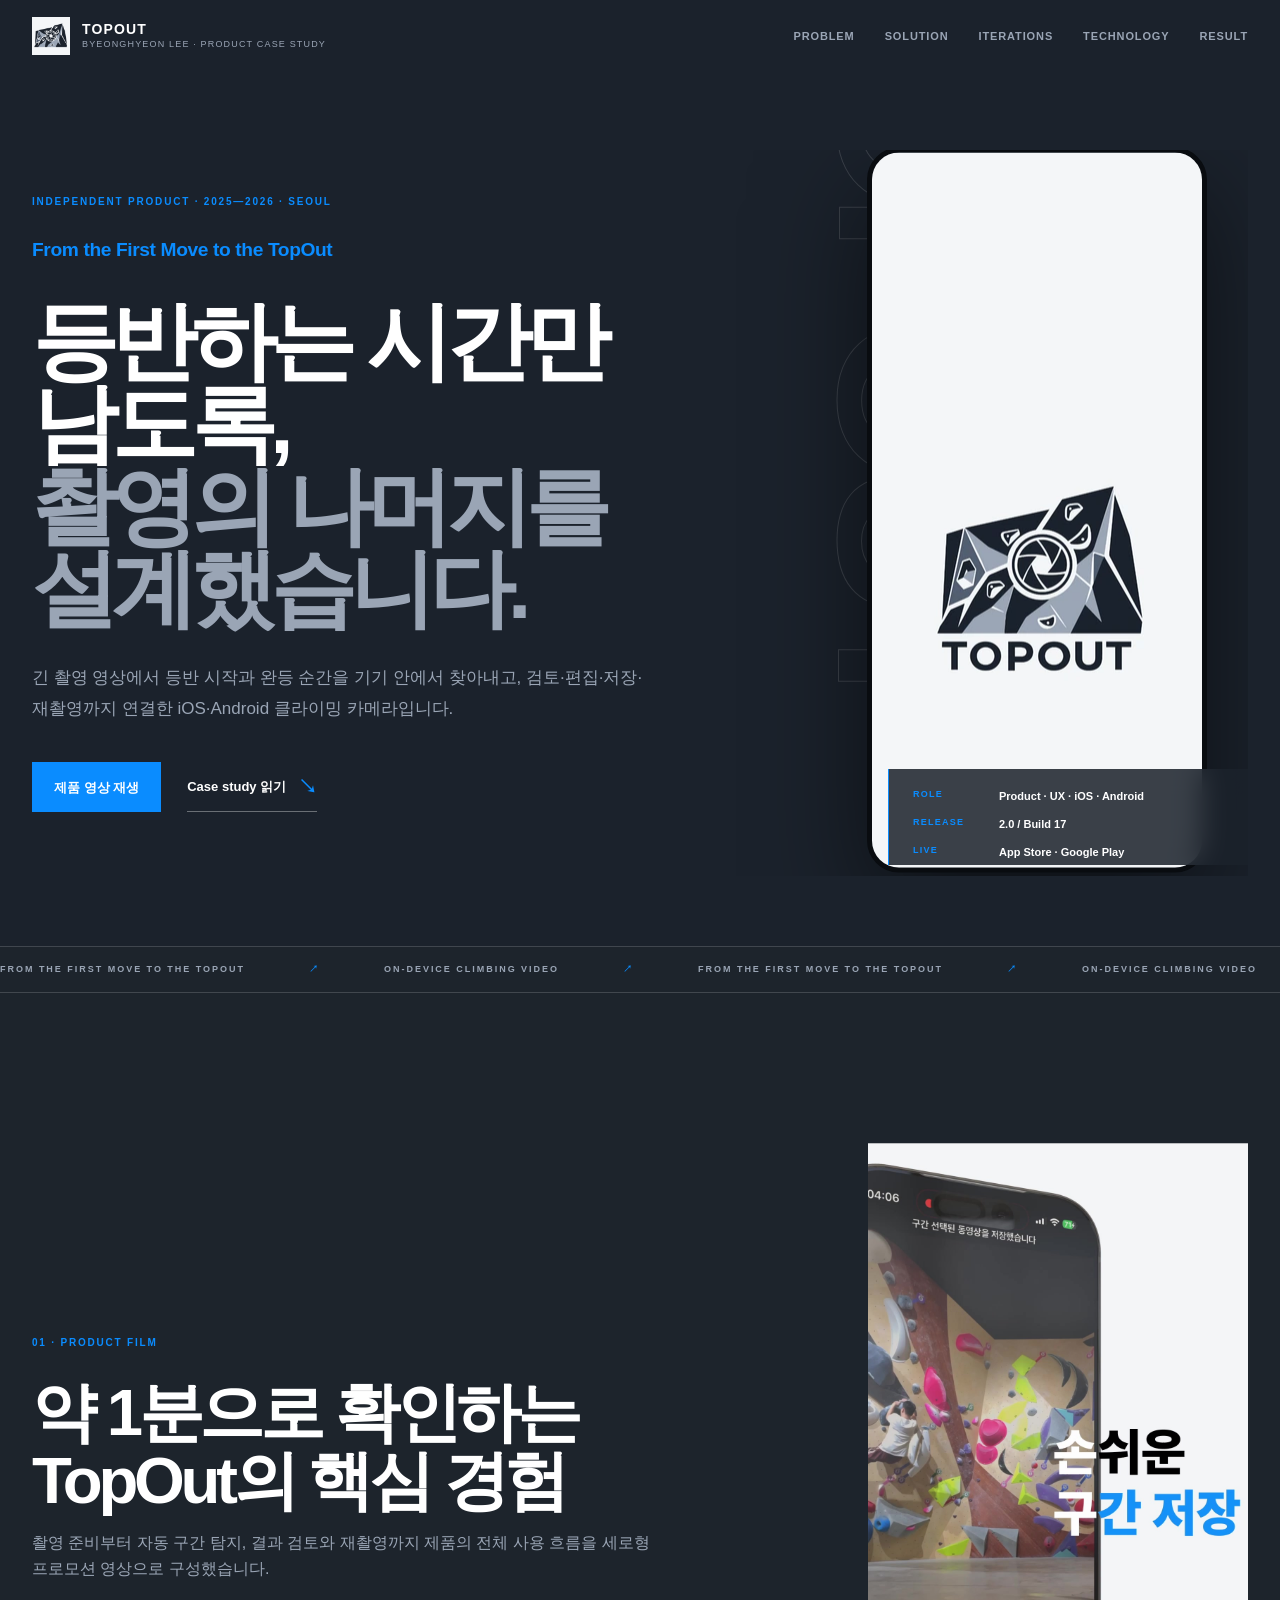
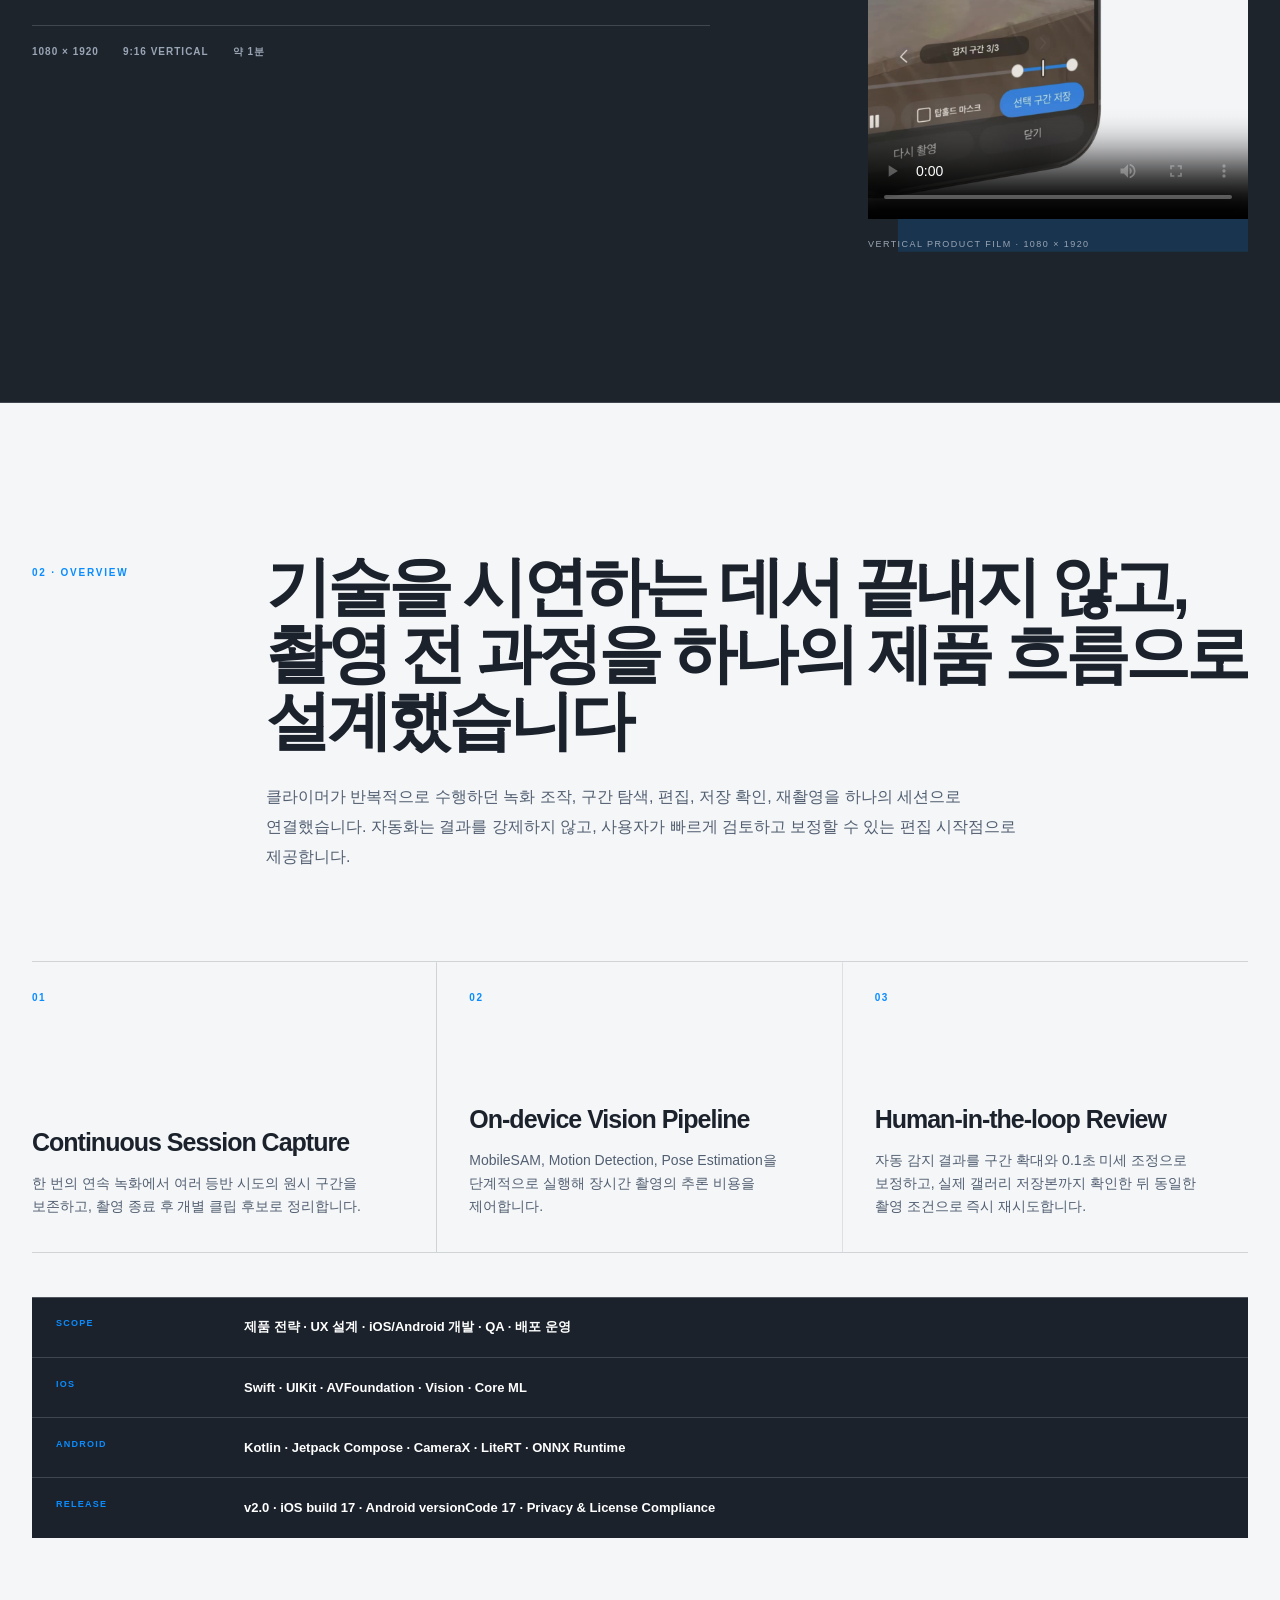
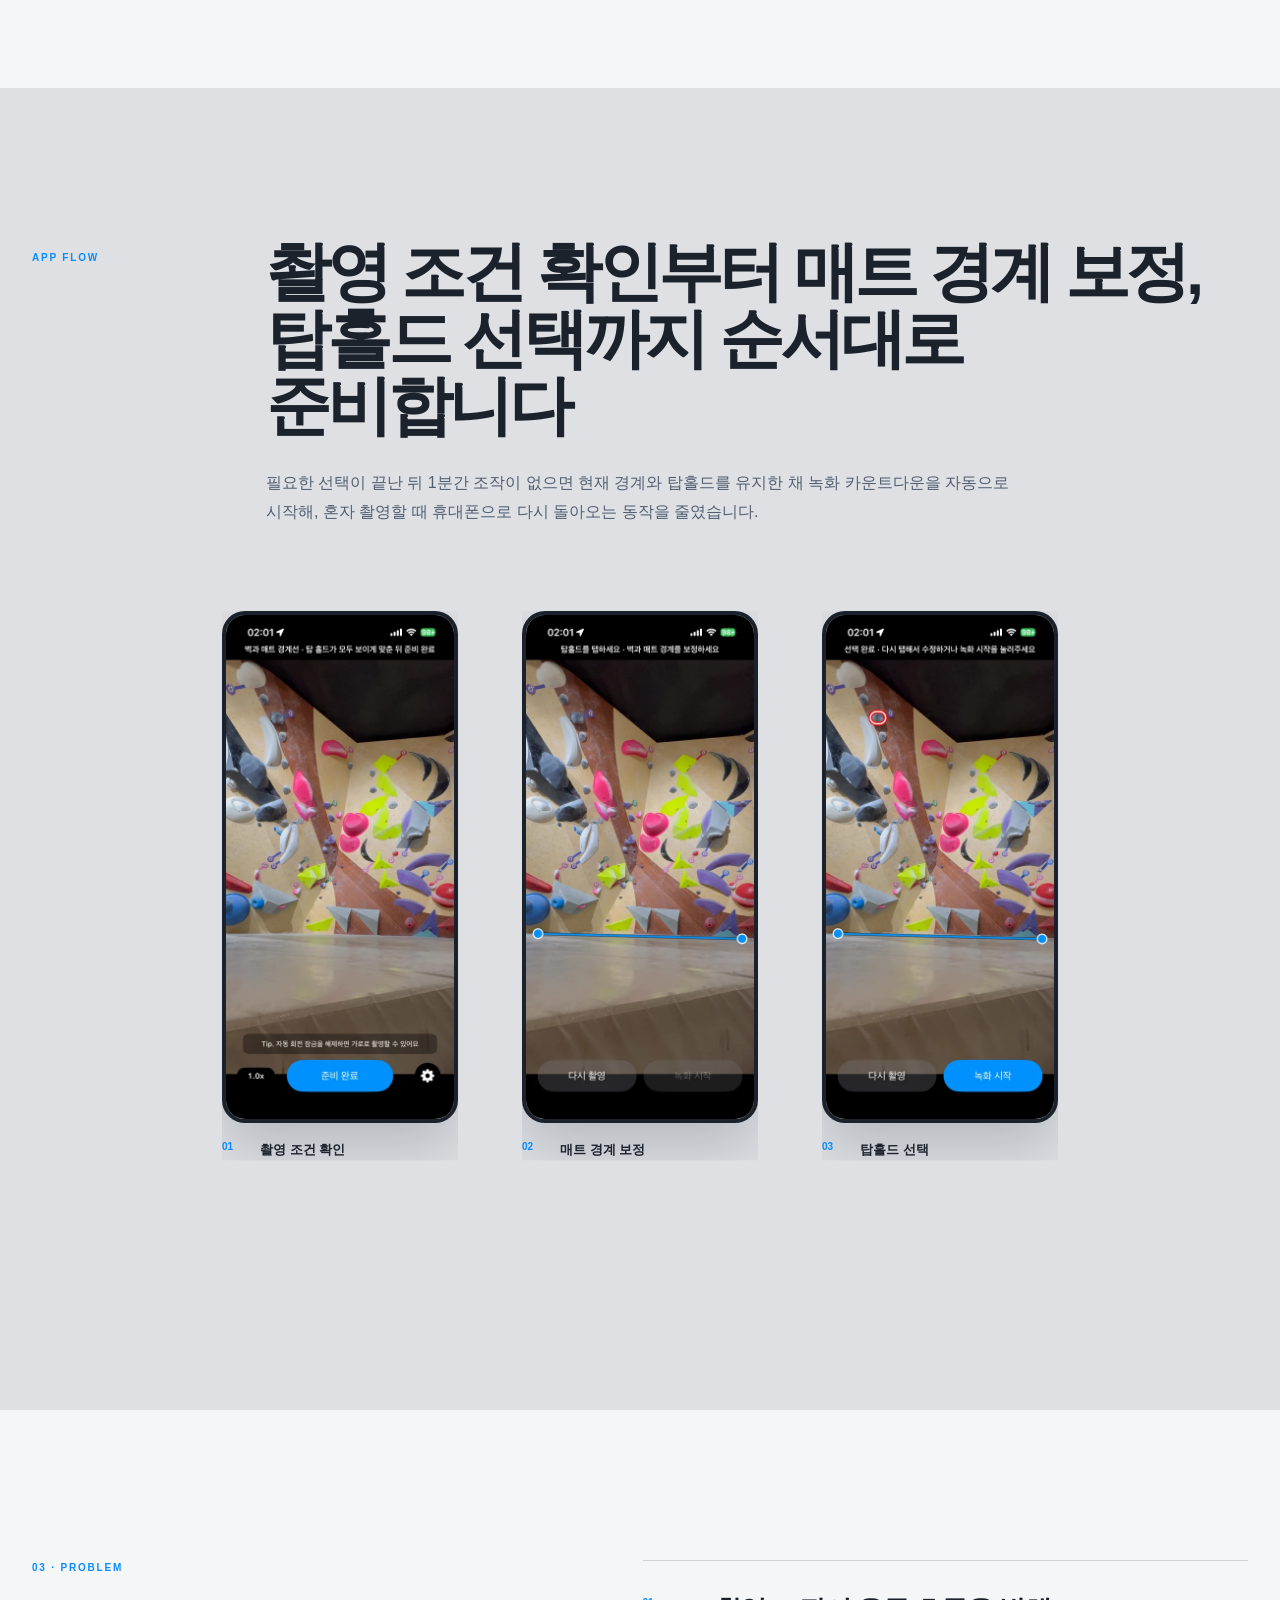
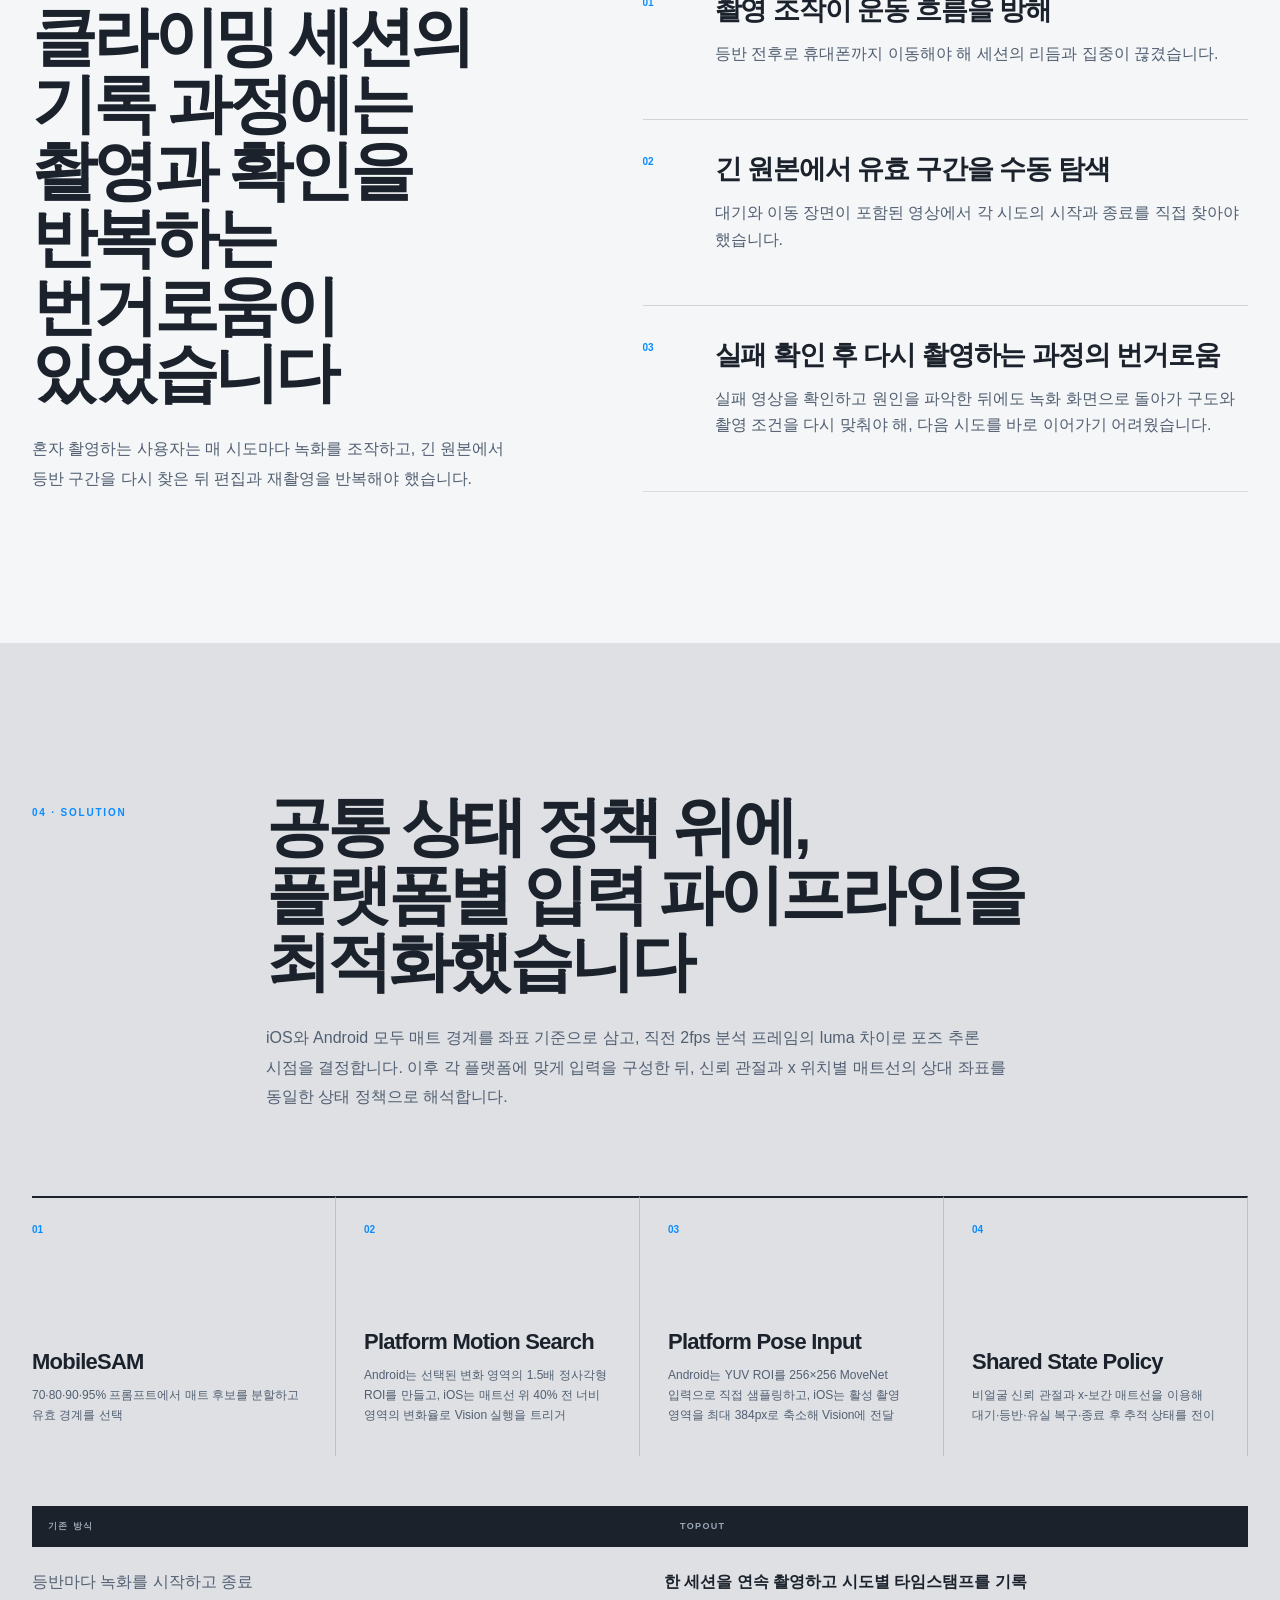
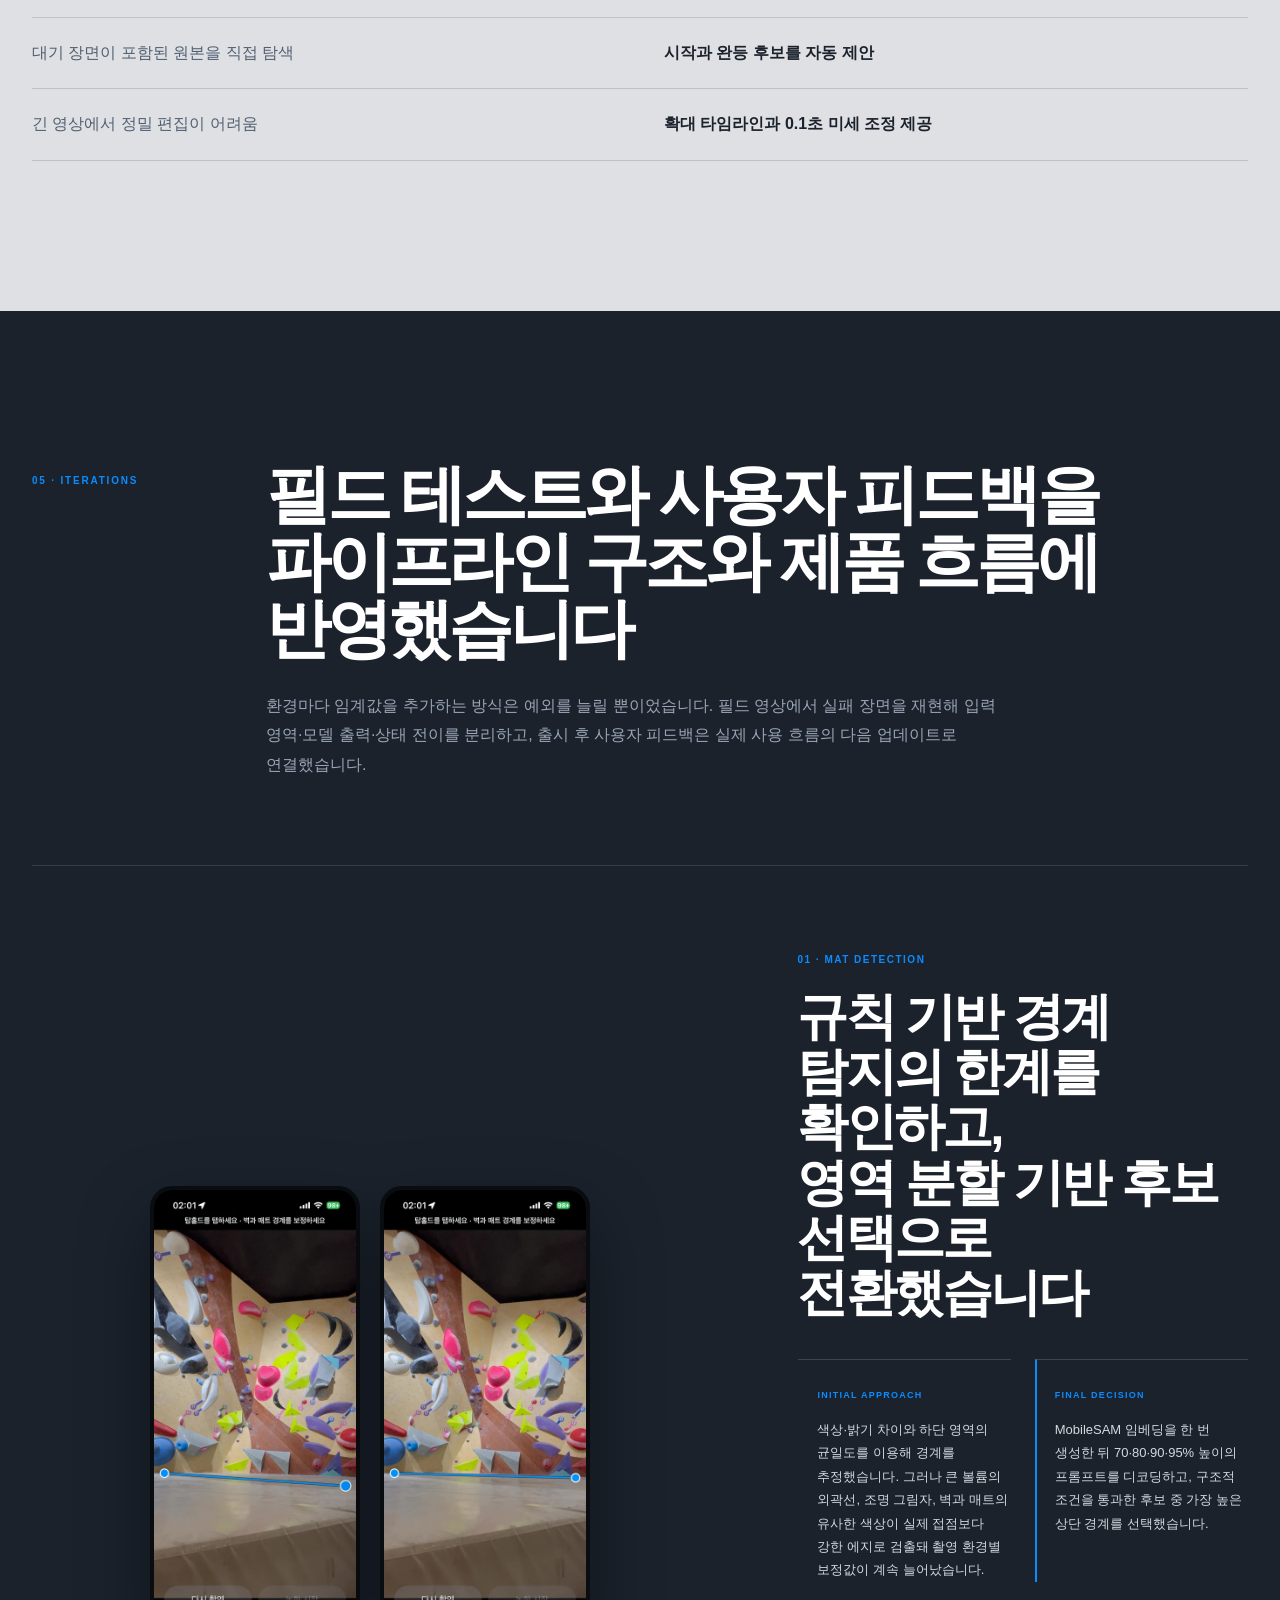
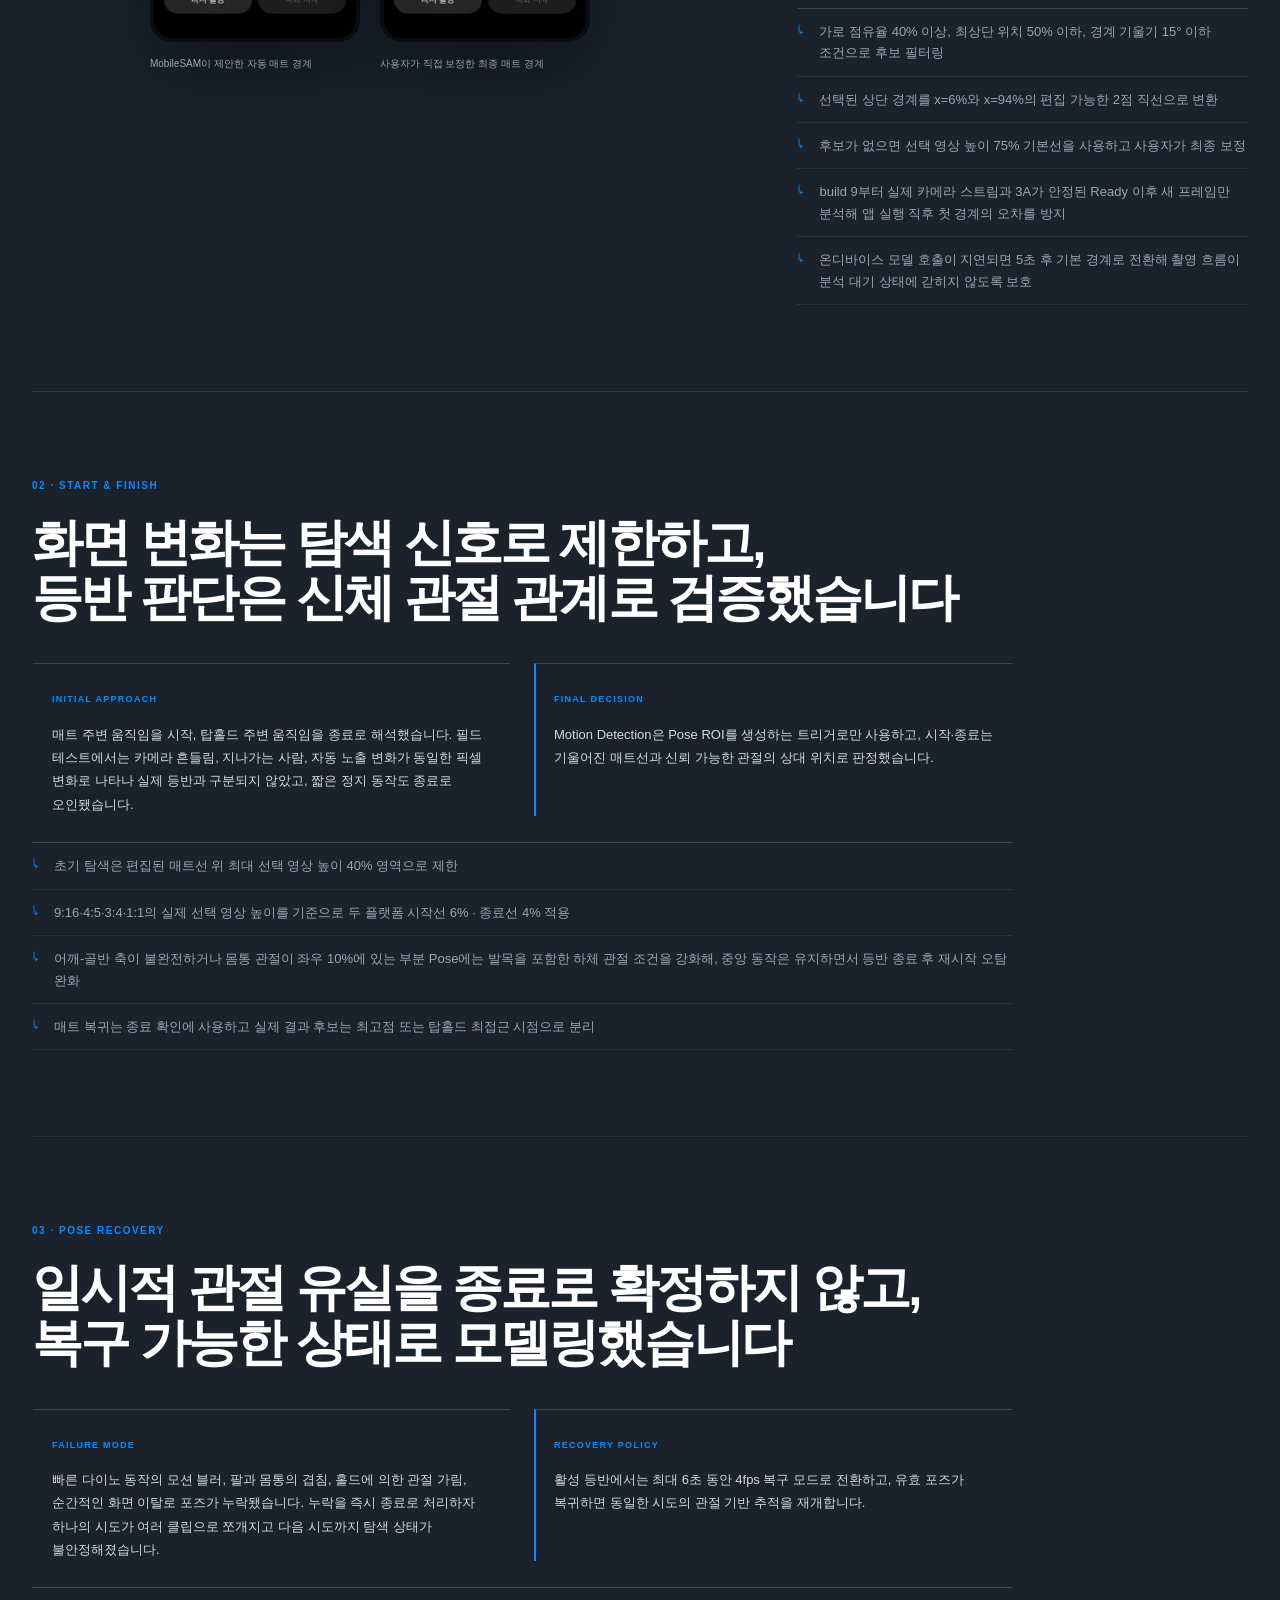
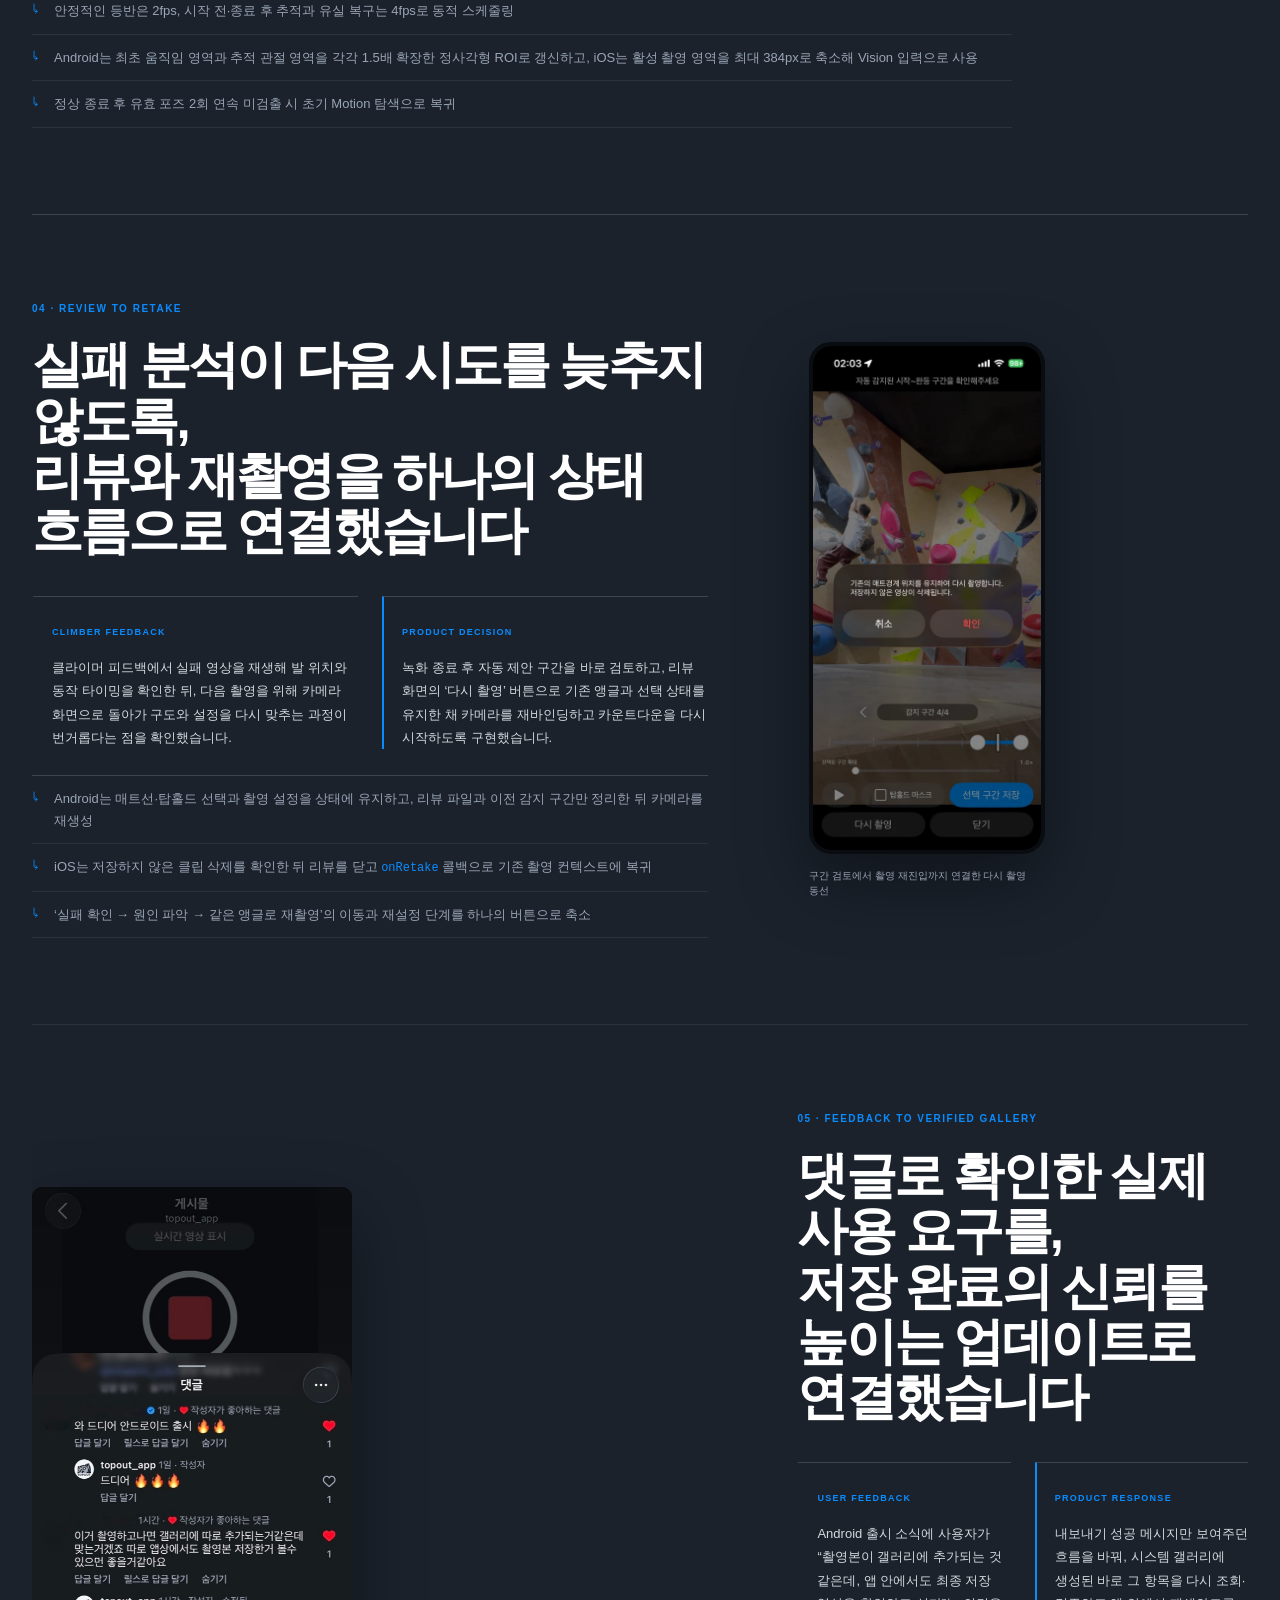
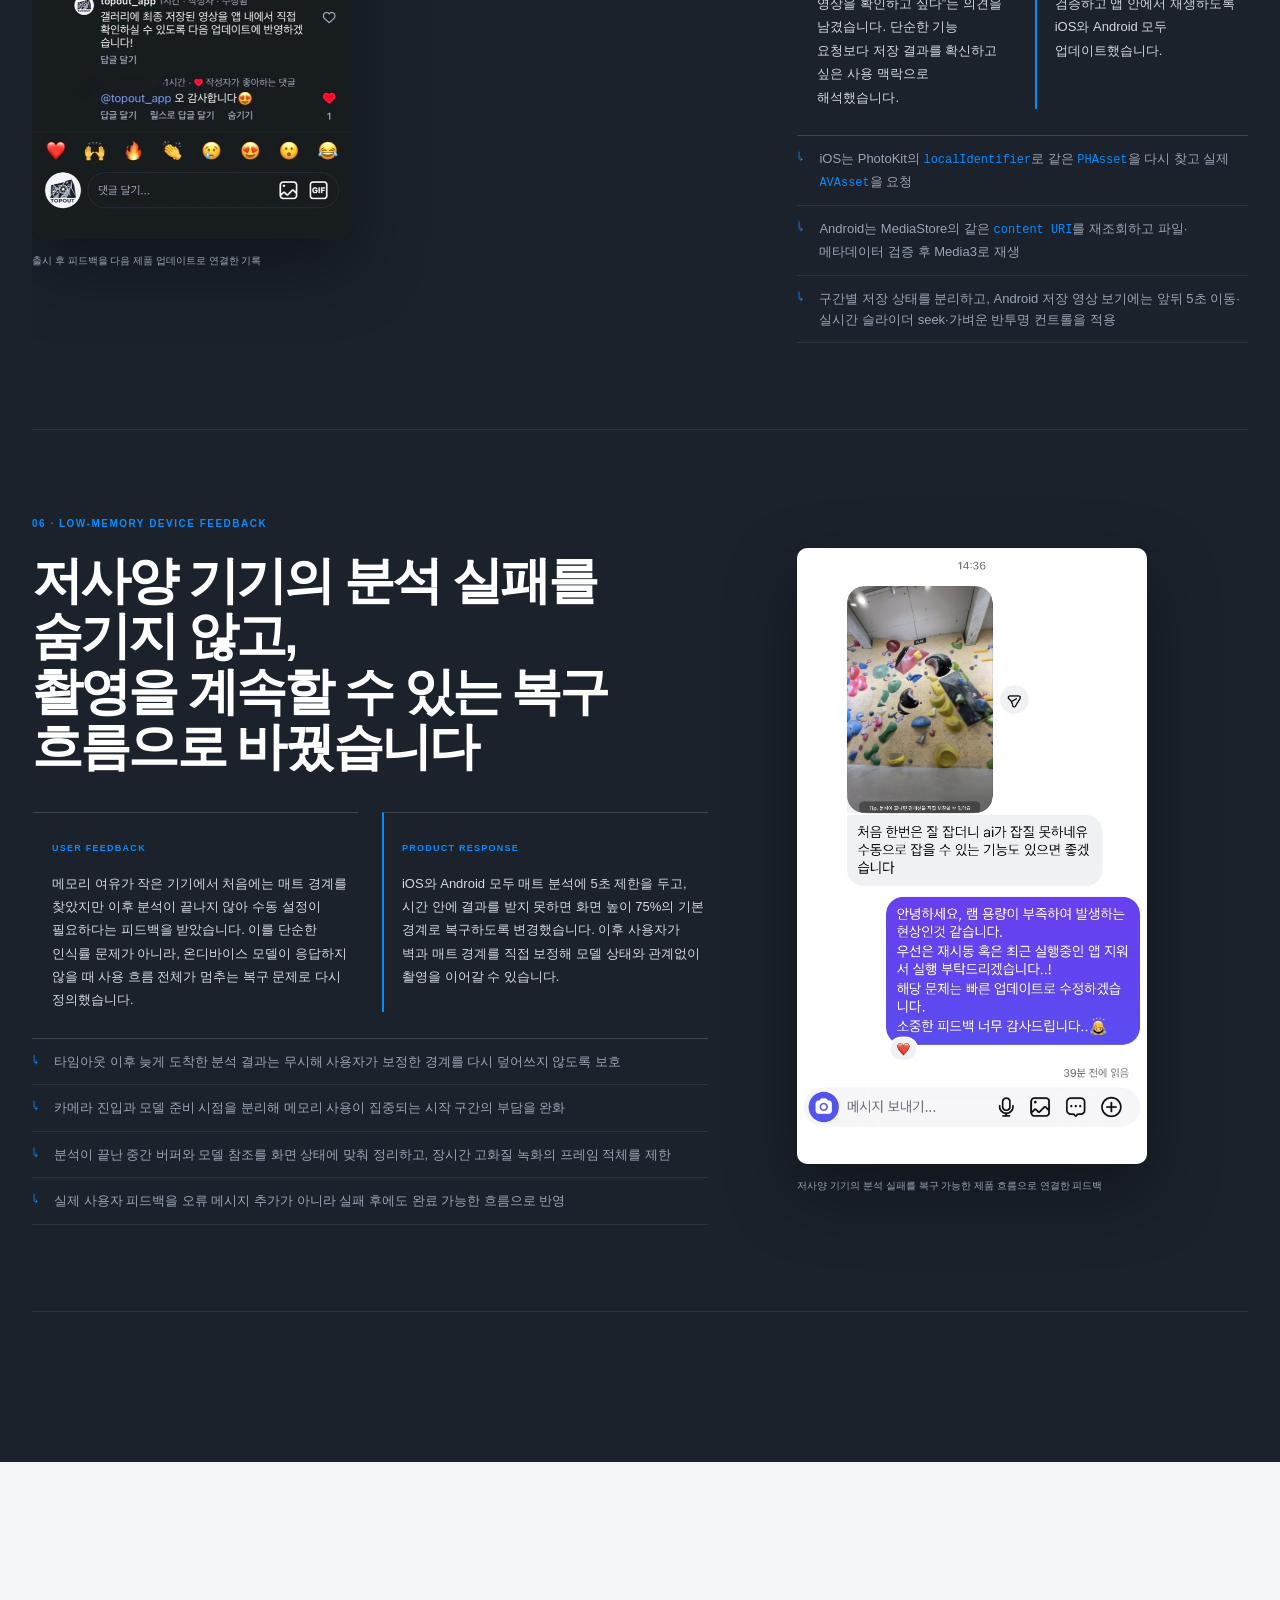
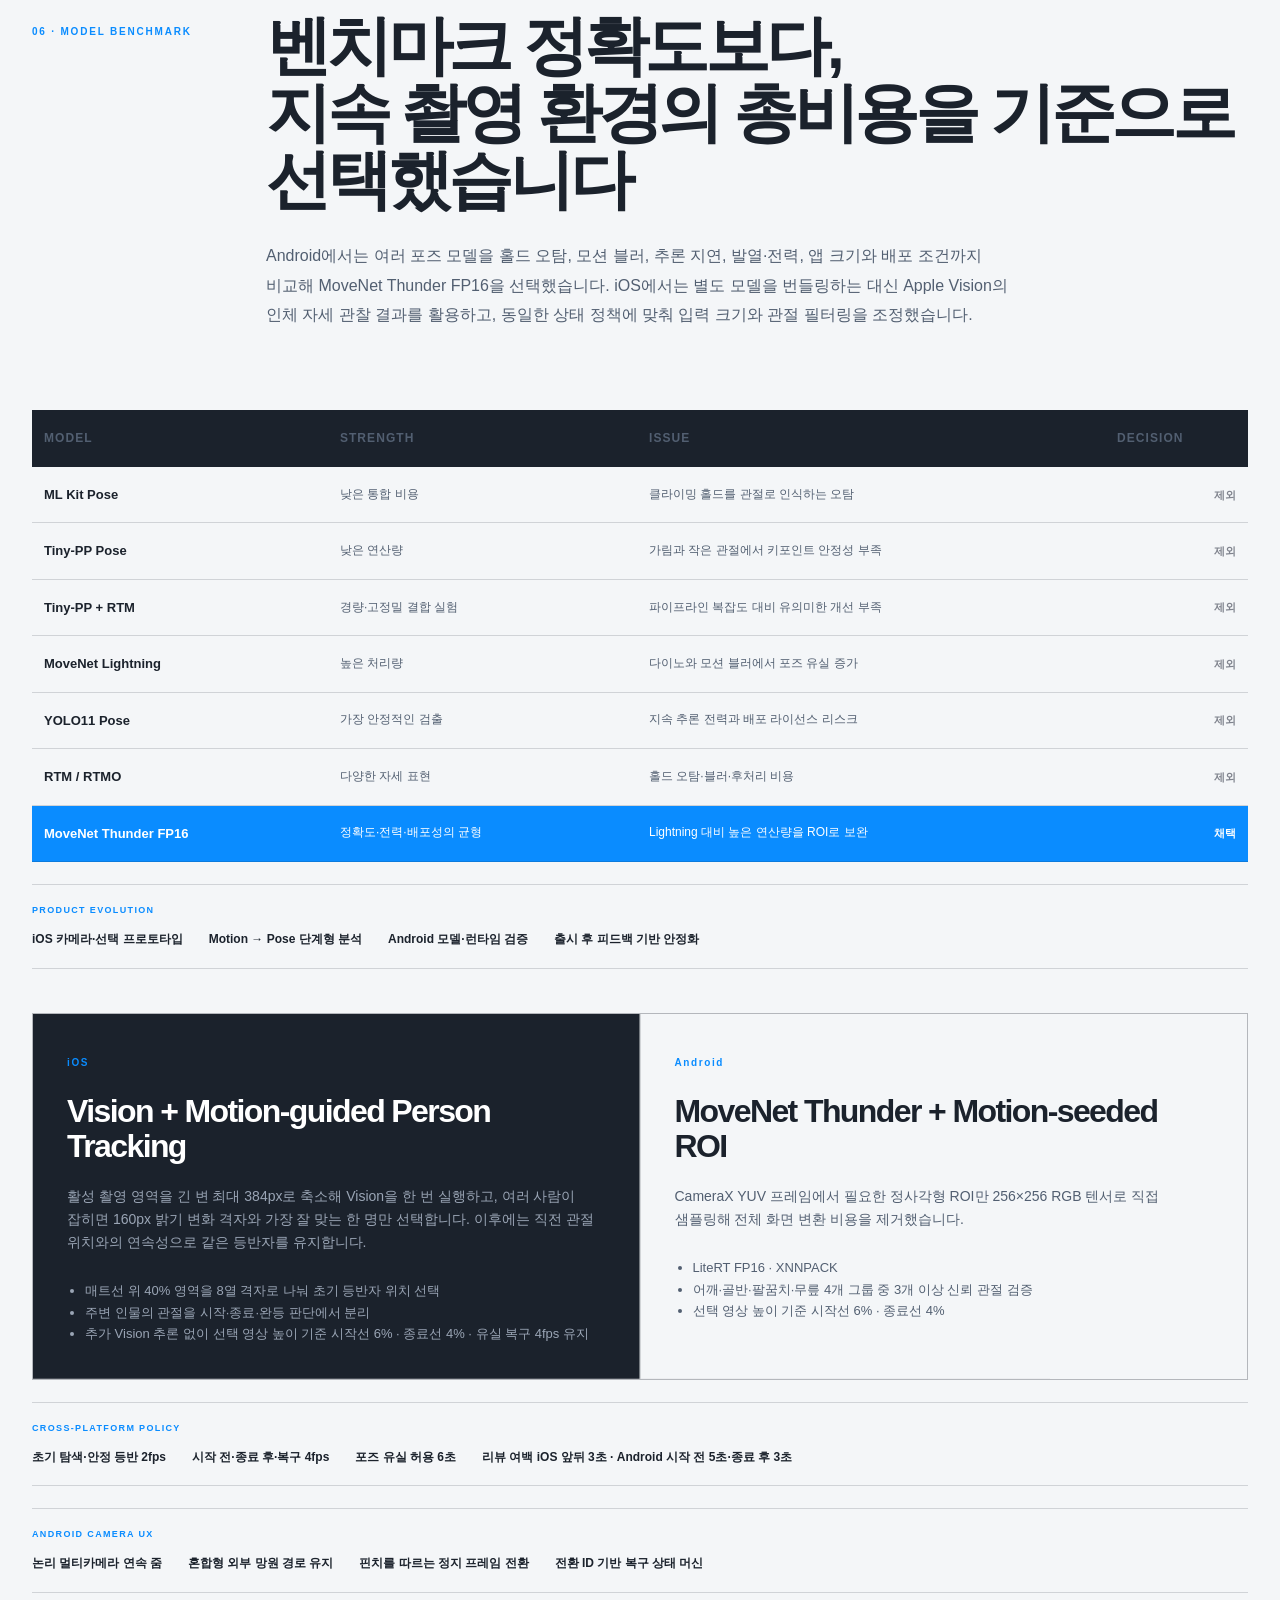
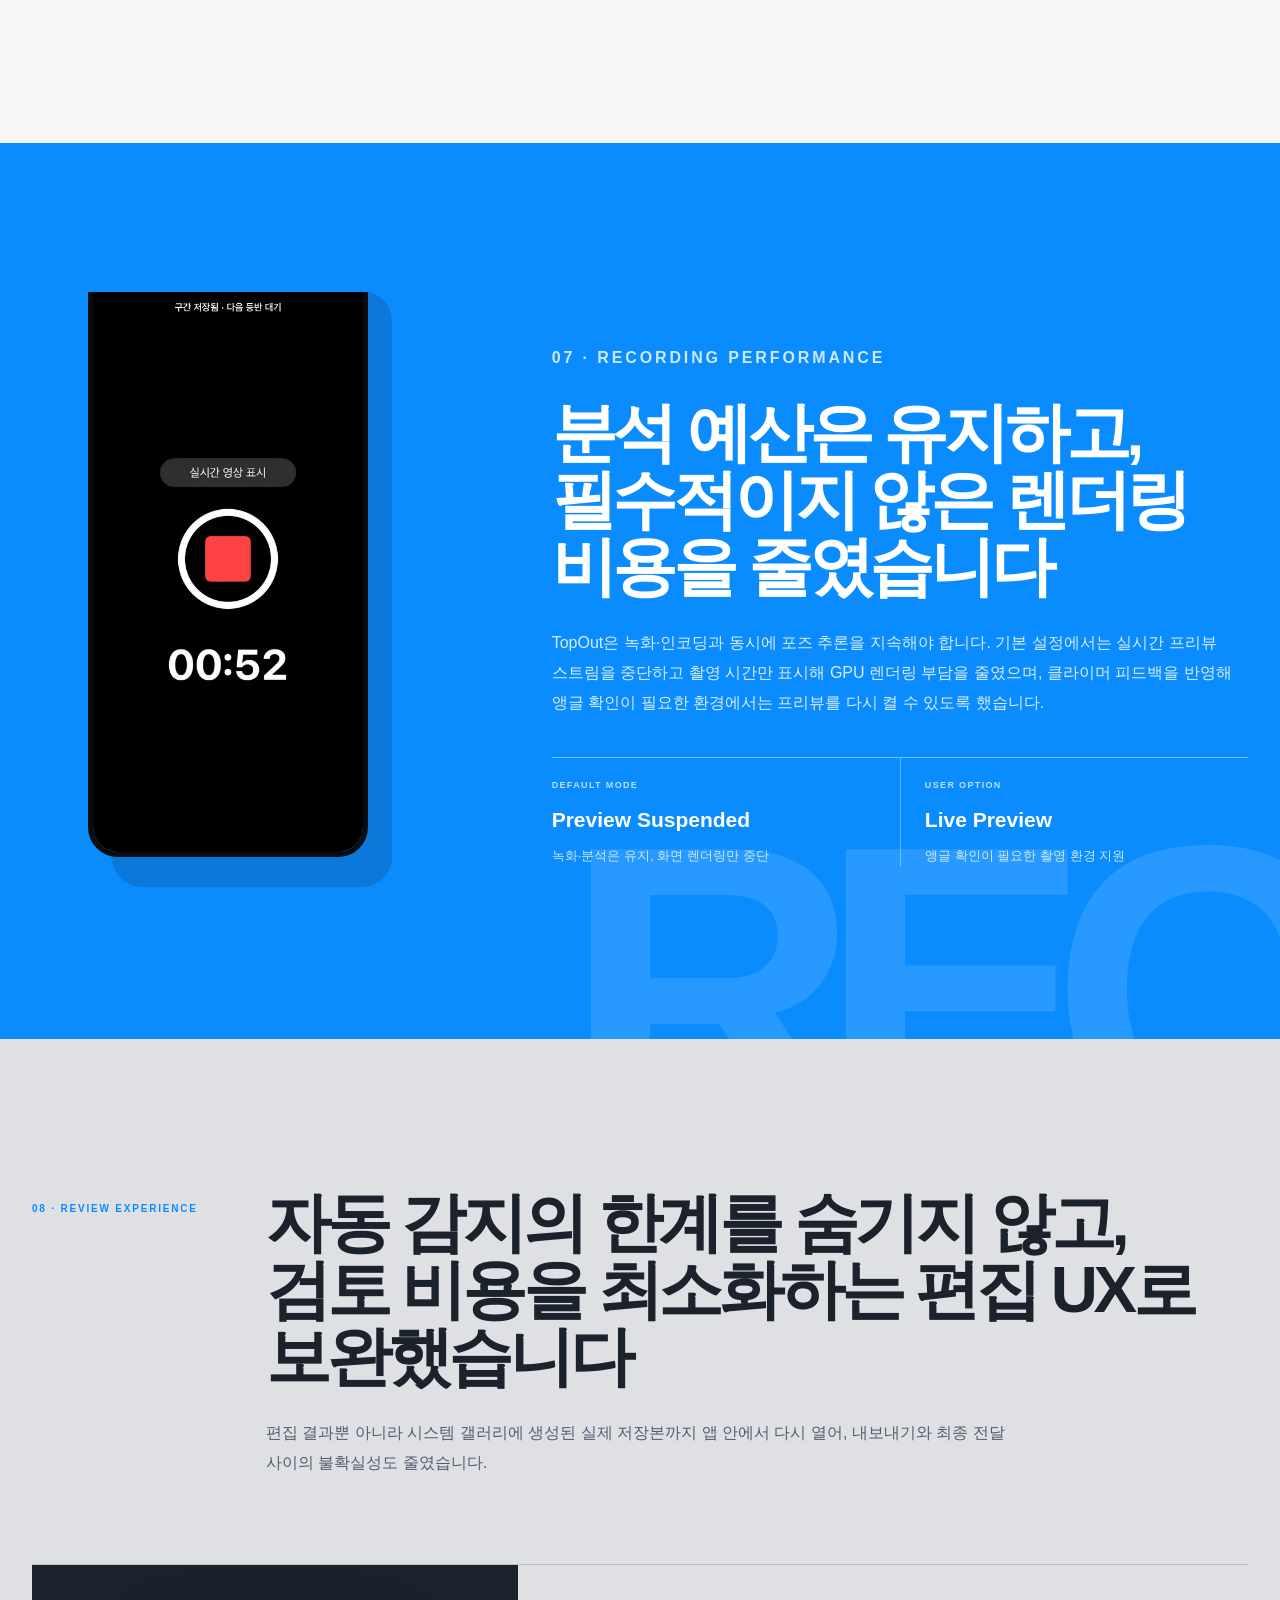
==== portfolio/index.html @ 06c5c62c "2.2 자동 촬영 및 안정성 개선" ====
<!DOCTYPE html>

<html lang="ko">
<head>
<meta charset="utf-8"/>
<meta content="width=device-width, initial-scale=1" name="viewport"/>
<meta content="TopOut — 온디바이스 비전 파이프라인으로 클라이밍 등반 구간을 자동 탐지하는 iOS·Android 앱 제품 사례 연구" name="description"/>
<meta content="#1B222C" name="theme-color"/>
<title>TopOut — Product Case Study by Byeonghyeon Lee</title>
<link href="assets/topout-logo.png" rel="icon" type="image/png"/>
<link href="styles.css" rel="stylesheet"/>
<script defer="" src="script.js"></script>
</head>
<body id="top">
<a class="skip-link" href="#main">본문으로 바로가기</a>
<div aria-hidden="true" class="page-progress"><span></span></div>
<header class="site-header">
<div class="header-inner shell">
<a aria-label="TopOut 맨 위로 이동" class="brand" href="#top">
<img alt="" class="brand-icon" src="assets/topout-logo.png"/>
<span class="brand-copy">
<strong>TOPOUT</strong>
<small>Byeonghyeon Lee · Product Case Study</small>
</span>
</a>
<button aria-controls="site-nav" aria-expanded="false" class="menu-button" type="button">
<span class="sr-only">메뉴 열기</span>
<span></span><span></span>
</button>
<nav aria-label="주요 메뉴" class="site-nav" id="site-nav">
<a href="#problem">Problem</a>
<a href="#solution">Solution</a>
<a href="#iterations">Iterations</a>
<a href="#technology">Technology</a>
<a href="#result">Result</a>
</nav>
</div>
</header>
<main id="main">
<section class="hero dark-one">
<div class="hero-grid shell">
<div class="hero-copy reveal">
<p class="eyebrow">Independent Product · 2025—2026 · Seoul</p>
<p class="hero-slogan">From the First Move to the TopOut</p>
<h1>등반하는 시간만 남도록,<br/><span>촬영의 나머지를 설계했습니다.</span></h1>
<p class="hero-description">긴 촬영 영상에서 등반 시작과 완등 순간을 기기 안에서 찾아내고, 검토·편집·저장·재촬영까지 연결한 iOS·Android 클라이밍 카메라입니다.</p>
<div class="hero-actions">
<a class="button button-primary" href="#promo">제품 영상 재생</a>
<a class="text-link" href="#overview">Case study 읽기 <span aria-hidden="true">↘</span></a>
</div>
</div>
<div class="hero-visual reveal" data-delay="120">
<div aria-hidden="true" class="motion-word">TOPOUT</div>
<figure aria-label="TopOut 시작 화면" class="device hero-device" data-parallax="0.08">
<div class="device-screen hero-device-screen">
<img alt="TopOut 앱 시작 화면" height="852" src="assets/hero-launch.webp" width="393"/>
</div>
</figure>
<dl aria-label="프로젝트 요약" class="hero-meta">
<div><dt>Role</dt><dd>Product · UX · iOS · Android</dd></div>
<div><dt>Release</dt><dd>2.0 / Build 17</dd></div>
<div><dt>Live</dt><dd>App Store · Google Play</dd></div>
</dl>
</div>
</div>
</section>
<div aria-hidden="true" class="slogan-ticker"><div><span>FROM THE FIRST MOVE TO THE TOPOUT</span><span>ON-DEVICE CLIMBING VIDEO</span><span>FROM THE FIRST MOVE TO THE TOPOUT</span><span>ON-DEVICE CLIMBING VIDEO</span></div></div>
<section class="promo dark-two" id="promo">
<div class="promo-grid shell">
<div class="section-heading reveal">
<p class="eyebrow">01 · PRODUCT FILM</p>
<h2>약 1분으로 확인하는<br/>TopOut의 핵심 경험</h2>
<p>촬영 준비부터 자동 구간 탐지, 결과 검토와 재촬영까지 제품의 전체 사용 흐름을 세로형 프로모션 영상으로 구성했습니다.</p>
<div class="promo-specs"><span>1080 × 1920</span><span>9:16 Vertical</span><span>약 1분</span></div>
</div>
<div class="video-stage reveal" data-delay="100">
<div class="promo-video-shell">
<video controls id="promo-video" playsinline webkit-playsinline poster="assets/promo-poster-47.jpg" preload="metadata">
<source src="assets/TopOutPromo.mp4" type="video/mp4" />
      브라우저가 동영상 재생을 지원하지 않습니다.
    </video>
</div>
<p class="video-caption">VERTICAL PRODUCT FILM · 1080 × 1920</p>
</div>
</div>
</section>
<section class="overview light-one" id="overview">
<div class="shell">
<div class="section-heading max-copy reveal">
<p class="eyebrow">02 · OVERVIEW</p>
<h2>기술을 시연하는 데서 끝내지 않고,<br/>촬영 전 과정을 하나의 제품 흐름으로 설계했습니다</h2>
<p>클라이머가 반복적으로 수행하던 녹화 조작, 구간 탐색, 편집, 저장 확인, 재촬영을 하나의 세션으로 연결했습니다. 자동화는 결과를 강제하지 않고, 사용자가 빠르게 검토하고 보정할 수 있는 편집 시작점으로 제공합니다.</p>
</div>
<div class="overview-cards">
<article class="metric-card reveal">
<span>01</span>
<strong>Continuous Session Capture</strong>
<p>한 번의 연속 녹화에서 여러 등반 시도의 원시 구간을 보존하고, 촬영 종료 후 개별 클립 후보로 정리합니다.</p>
</article>
<article class="metric-card reveal" data-delay="80">
<span>02</span>
<strong>On-device Vision Pipeline</strong>
<p>MobileSAM, Motion Detection, Pose Estimation을 단계적으로 실행해 장시간 촬영의 추론 비용을 제어합니다.</p>
</article>
<article class="metric-card reveal" data-delay="160">
<span>03</span>
<strong>Human-in-the-loop Review</strong>
<p>자동 감지 결과를 구간 확대와 0.1초 미세 조정으로 보정하고, 실제 갤러리 저장본까지 확인한 뒤 동일한 촬영 조건으로 즉시 재시도합니다.</p>
</article>
</div>
<div class="project-facts reveal">
<div><span>Scope</span><strong>제품 전략 · UX 설계 · iOS/Android 개발 · QA · 배포 운영</strong></div>
<div><span>iOS</span><strong>Swift · UIKit · AVFoundation · Vision · Core ML</strong></div>
<div><span>Android</span><strong>Kotlin · Jetpack Compose · CameraX · LiteRT · ONNX Runtime</strong></div>
<div><span>Release</span><strong>v2.0 · iOS build 17 · Android versionCode 17 · Privacy &amp; License Compliance</strong></div>
</div>
</div>
</section>
<section aria-labelledby="journey-title" class="screen-journey light-two">
<div class="shell">
<div class="section-heading max-copy reveal">
<p class="eyebrow">APP FLOW</p>
<h2 id="journey-title">촬영 조건 확인부터 매트 경계 보정,<br/>탑홀드 선택까지 순서대로 준비합니다</h2>
<p>필요한 선택이 끝난 뒤 1분간 조작이 없으면 현재 경계와 탑홀드를 유지한 채 녹화 카운트다운을 자동으로 시작해, 혼자 촬영할 때 휴대폰으로 다시 돌아오는 동작을 줄였습니다.</p>
</div>
<div class="phone-gallery">
<figure class="screen-card reveal">
<img alt="TopOut 촬영 조건 및 구도 확인 화면" loading="lazy" src="assets/setup-ready.webp"/>
<figcaption><span>01</span><strong>촬영 조건 확인</strong></figcaption>
</figure>
<figure class="screen-card reveal" data-delay="60">
<img alt="TopOut 자동 매트 경계 확인 및 수동 보정 화면" loading="lazy" src="assets/setup-mat.webp"/>
<figcaption><span>02</span><strong>매트 경계 보정</strong></figcaption>
</figure>

<figure class="screen-card reveal" data-delay="180">
<img alt="TopOut 탑홀드 선택 화면" loading="lazy" src="assets/setup-selected.webp"/>
<figcaption><span>03</span><strong>탑홀드 선택</strong></figcaption>
</figure>
</div>
</div>
</section>
<section class="problem light-one" id="problem">
<div class="split-layout shell">
<div class="sticky-copy reveal">
<p class="eyebrow">03 · PROBLEM</p>
<h2>클라이밍 세션의 기록 과정에는<br/>촬영과 확인을 반복하는 번거로움이 있었습니다</h2>
<p>혼자 촬영하는 사용자는 매 시도마다 녹화를 조작하고, 긴 원본에서 등반 구간을 다시 찾은 뒤 편집과 재촬영을 반복해야 했습니다.</p>
</div>
<div class="problem-list">
<article class="problem-item reveal"><span>01</span><div><strong>촬영 조작이 운동 흐름을 방해</strong><p>등반 전후로 휴대폰까지 이동해야 해 세션의 리듬과 집중이 끊겼습니다.</p></div></article>
<article class="problem-item reveal"><span>02</span><div><strong>긴 원본에서 유효 구간을 수동 탐색</strong><p>대기와 이동 장면이 포함된 영상에서 각 시도의 시작과 종료를 직접 찾아야 했습니다.</p></div></article>
<article class="problem-item reveal"><span>03</span><div><strong>실패 확인 후 다시 촬영하는 과정의 번거로움</strong><p>실패 영상을 확인하고 원인을 파악한 뒤에도 녹화 화면으로 돌아가 구도와 촬영 조건을 다시 맞춰야 해, 다음 시도를 바로 이어가기 어려웠습니다.</p></div></article>
</div>
</div>
</section>
<section class="solution light-two" id="solution">
<div class="shell">
<div class="section-heading max-copy reveal">
<p class="eyebrow">04 · SOLUTION</p>
<h2>공통 상태 정책 위에,<br/>플랫폼별 입력 파이프라인을 최적화했습니다</h2>
<p>iOS와 Android 모두 매트 경계를 좌표 기준으로 삼고, 직전 2fps 분석 프레임의 luma 차이로 포즈 추론 시점을 결정합니다. 이후 각 플랫폼에 맞게 입력을 구성한 뒤, 신뢰 관절과 x 위치별 매트선의 상대 좌표를 동일한 상태 정책으로 해석합니다.</p>
</div>
<div aria-label="TopOut 자동 감지 흐름" class="flow-diagram reveal">
<div class="flow-node"><span>01</span><strong>MobileSAM</strong><small>70·80·90·95% 프롬프트에서 매트 후보를 분할하고 유효 경계를 선택</small></div>
<div aria-hidden="true" class="flow-arrow">→</div>
<div class="flow-node"><span>02</span><strong>Platform Motion Search</strong><small>Android는 선택된 변화 영역의 1.5배 정사각형 ROI를 만들고, iOS는 매트선 위 40% 전 너비 영역의 변화율로 Vision 실행을 트리거</small></div>
<div aria-hidden="true" class="flow-arrow">→</div>
<div class="flow-node"><span>03</span><strong>Platform Pose Input</strong><small>Android는 YUV ROI를 256×256 MoveNet 입력으로 직접 샘플링하고, iOS는 활성 촬영 영역을 최대 384px로 축소해 Vision에 전달</small></div>
<div aria-hidden="true" class="flow-arrow">→</div>
<div class="flow-node"><span>04</span><strong>Shared State Policy</strong><small>비얼굴 신뢰 관절과 x-보간 매트선을 이용해 대기·등반·유실 복구·종료 후 추적 상태를 전이</small></div>
</div>
<div class="comparison-table reveal">
<div class="comparison-head"><span>기존 방식</span><span>TopOut</span></div>
<div><span>등반마다 녹화를 시작하고 종료</span><strong>한 세션을 연속 촬영하고 시도별 타임스탬프를 기록</strong></div>
<div><span>대기 장면이 포함된 원본을 직접 탐색</span><strong>시작과 완등 후보를 자동 제안</strong></div>
<div><span>긴 영상에서 정밀 편집이 어려움</span><strong>확대 타임라인과 0.1초 미세 조정 제공</strong></div>
</div>
</div>
</section>
<section class="iterations dark-one" id="iterations">
<div class="shell">
<div class="section-heading max-copy reveal">
<p class="eyebrow">05 · ITERATIONS</p>
<h2>필드 테스트와 사용자 피드백을<br/>파이프라인 구조와 제품 흐름에 반영했습니다</h2>
<p>환경마다 임계값을 추가하는 방식은 예외를 늘릴 뿐이었습니다. 필드 영상에서 실패 장면을 재현해 입력 영역·모델 출력·상태 전이를 분리하고, 출시 후 사용자 피드백은 실제 사용 흐름의 다음 업데이트로 연결했습니다.</p>
</div>
<div class="case-stack">
<article class="case-card reveal">
<div class="case-copy">
<p class="case-index">01 · MAT DETECTION</p>
<h3>규칙 기반 경계 탐지의 한계를 확인하고,<br/>영역 분할 기반 후보 선택으로 전환했습니다</h3>
<div class="before-after">
<div><span>INITIAL APPROACH</span><p>색상·밝기 차이와 하단 영역의 균일도를 이용해 경계를 추정했습니다. 그러나 큰 볼륨의 외곽선, 조명 그림자, 벽과 매트의 유사한 색상이 실제 접점보다 강한 에지로 검출돼 촬영 환경별 보정값이 계속 늘어났습니다.</p></div>
<div><span>FINAL DECISION</span><p>MobileSAM 임베딩을 한 번 생성한 뒤 70·80·90·95% 높이의 프롬프트를 디코딩하고, 구조적 조건을 통과한 후보 중 가장 높은 상단 경계를 선택했습니다.</p></div>
</div>
<ul class="detail-list">
<li>가로 점유율 40% 이상, 최상단 위치 50% 이하, 경계 기울기 15° 이하 조건으로 후보 필터링</li>
<li>선택된 상단 경계를 x=6%와 x=94%의 편집 가능한 2점 직선으로 변환</li>
<li>후보가 없으면 선택 영상 높이 75% 기본선을 사용하고 사용자가 최종 보정</li>
<li>build 9부터 실제 카메라 스트림과 3A가 안정된 Ready 이후 새 프레임만 분석해 앱 실행 직후 첫 경계의 오차를 방지</li>
<li>온디바이스 모델 호출이 지연되면 5초 후 기본 경계로 전환해 촬영 흐름이 분석 대기 상태에 갇히지 않도록 보호</li>
</ul>
</div>
<div class="case-media dual-screens">
<figure><img alt="MobileSAM이 제안한 자동 매트 경계 화면" loading="lazy" src="assets/after-sam.webp"/><figcaption>MobileSAM이 제안한 자동 매트 경계</figcaption></figure>
<figure><img alt="사용자가 매트 경계를 직접 보정한 화면" loading="lazy" src="assets/after-sam-edit.webp"/><figcaption>사용자가 직접 보정한 최종 매트 경계</figcaption></figure>
</div>
</article>
<article class="case-card text-only reveal">
<div class="case-copy">
<p class="case-index">02 · START &amp; FINISH</p>
<h3>화면 변화는 탐색 신호로 제한하고,<br/>등반 판단은 신체 관절 관계로 검증했습니다</h3>
<div class="before-after">
<div><span>INITIAL APPROACH</span><p>매트 주변 움직임을 시작, 탑홀드 주변 움직임을 종료로 해석했습니다. 필드 테스트에서는 카메라 흔들림, 지나가는 사람, 자동 노출 변화가 동일한 픽셀 변화로 나타나 실제 등반과 구분되지 않았고, 짧은 정지 동작도 종료로 오인됐습니다.</p></div>
<div><span>FINAL DECISION</span><p>Motion Detection은 Pose ROI를 생성하는 트리거로만 사용하고, 시작·종료는 기울어진 매트선과 신뢰 가능한 관절의 상대 위치로 판정했습니다.</p></div>
</div>
<ul class="detail-list">
<li>초기 탐색은 편집된 매트선 위 최대 선택 영상 높이 40% 영역으로 제한</li>
<li>9:16·4:5·3:4·1:1의 실제 선택 영상 높이를 기준으로 두 플랫폼 시작선 6% · 종료선 4% 적용</li>
<li>어깨-골반 축이 불완전하거나 몸통 관절이 좌우 10%에 있는 부분 Pose에는 발목을 포함한 하체 관절 조건을 강화해, 중앙 동작은 유지하면서 등반 종료 후 재시작 오탐 완화</li>
<li>매트 복귀는 종료 확인에 사용하고 실제 결과 후보는 최고점 또는 탑홀드 최접근 시점으로 분리</li>
</ul>
</div>
</article>
<article class="case-card text-only reveal">
<div class="case-copy">
<p class="case-index">03 · POSE RECOVERY</p>
<h3>일시적 관절 유실을 종료로 확정하지 않고,<br/>복구 가능한 상태로 모델링했습니다</h3>
<div class="before-after">
<div><span>FAILURE MODE</span><p>빠른 다이노 동작의 모션 블러, 팔과 몸통의 겹침, 홀드에 의한 관절 가림, 순간적인 화면 이탈로 포즈가 누락됐습니다. 누락을 즉시 종료로 처리하자 하나의 시도가 여러 클립으로 쪼개지고 다음 시도까지 탐색 상태가 불안정해졌습니다.</p></div>
<div><span>RECOVERY POLICY</span><p>활성 등반에서는 최대 6초 동안 4fps 복구 모드로 전환하고, 유효 포즈가 복귀하면 동일한 시도의 관절 기반 추적을 재개합니다.</p></div>
</div>
<ul class="detail-list">
<li>안정적인 등반은 2fps, 시작 전·종료 후 추적과 유실 복구는 4fps로 동적 스케줄링</li>
<li>Android는 최초 움직임 영역과 추적 관절 영역을 각각 1.5배 확장한 정사각형 ROI로 갱신하고, iOS는 활성 촬영 영역을 최대 384px로 축소해 Vision 입력으로 사용</li>
<li>정상 종료 후 유효 포즈 2회 연속 미검출 시 초기 Motion 탐색으로 복귀</li>
</ul>
</div>
</article>
<article class="case-card reveal">
<div class="case-copy">
<p class="case-index">04 · REVIEW TO RETAKE</p>
<h3>실패 분석이 다음 시도를 늦추지 않도록,<br/>리뷰와 재촬영을 하나의 상태 흐름으로 연결했습니다</h3>
<div class="before-after">
<div><span>CLIMBER FEEDBACK</span><p>클라이머 피드백에서 실패 영상을 재생해 발 위치와 동작 타이밍을 확인한 뒤, 다음 촬영을 위해 카메라 화면으로 돌아가 구도와 설정을 다시 맞추는 과정이 번거롭다는 점을 확인했습니다.</p></div>
<div><span>PRODUCT DECISION</span><p>녹화 종료 후 자동 제안 구간을 바로 검토하고, 리뷰 화면의 ‘다시 촬영’ 버튼으로 기존 앵글과 선택 상태를 유지한 채 카메라를 재바인딩하고 카운트다운을 다시 시작하도록 구현했습니다.</p></div>
</div>
<ul class="detail-list">
<li>Android는 매트선·탑홀드 선택과 촬영 설정을 상태에 유지하고, 리뷰 파일과 이전 감지 구간만 정리한 뒤 카메라를 재생성</li>
<li>iOS는 저장하지 않은 클립 삭제를 확인한 뒤 리뷰를 닫고 <code>onRetake</code> 콜백으로 기존 촬영 컨텍스트에 복귀</li>
<li>‘실패 확인 → 원인 파악 → 같은 앵글로 재촬영’의 이동과 재설정 단계를 하나의 버튼으로 축소</li>
</ul>
</div>
<div class="case-media single-screen focus-bottom">
<figure><img alt="구간 검토 화면에서 다시 촬영을 선택하는 경고창" loading="lazy" src="assets/after-examine.webp"/><figcaption>구간 검토에서 촬영 재진입까지 연결한 다시 촬영 동선</figcaption></figure>
</div>
</article>
<article class="case-card reveal">
<div class="case-copy">
<p class="case-index">05 · FEEDBACK TO VERIFIED GALLERY</p>
<h3>댓글로 확인한 실제 사용 요구를,<br/>저장 완료의 신뢰를 높이는 업데이트로 연결했습니다</h3>
<div class="before-after">
<div><span>USER FEEDBACK</span><p>Android 출시 소식에 사용자가 “촬영본이 갤러리에 추가되는 것 같은데, 앱 안에서도 최종 저장 영상을 확인하고 싶다”는 의견을 남겼습니다. 단순한 기능 요청보다 저장 결과를 확신하고 싶은 사용 맥락으로 해석했습니다.</p></div>
<div><span>PRODUCT RESPONSE</span><p>내보내기 성공 메시지만 보여주던 흐름을 바꿔, 시스템 갤러리에 생성된 바로 그 항목을 다시 조회·검증하고 앱 안에서 재생하도록 iOS와 Android 모두 업데이트했습니다.</p></div>
</div>
<ul class="detail-list">
<li>iOS는 PhotoKit의 <code>localIdentifier</code>로 같은 <code>PHAsset</code>을 다시 찾고 실제 <code>AVAsset</code>을 요청</li>
<li>Android는 MediaStore의 같은 <code>content URI</code>를 재조회하고 파일·메타데이터 검증 후 Media3로 재생</li>
<li>구간별 저장 상태를 분리하고, Android 저장 영상 보기에는 앞뒤 5초 이동·실시간 슬라이더 seek·가벼운 반투명 컨트롤을 적용</li>
</ul>
</div>
<div class="case-media single-screen feedback-proof">
<figure><img alt="갤러리에 저장된 최종 영상을 앱 안에서 확인하고 싶다는 사용자 댓글과 업데이트 답변" loading="lazy" src="assets/feedback-gallery-verification.jpg"/><figcaption>출시 후 피드백을 다음 제품 업데이트로 연결한 기록</figcaption></figure>
</div>
</article>
<article class="case-card reveal">
<div class="case-copy">
<p class="case-index">06 · LOW-MEMORY DEVICE FEEDBACK</p>
<h3>저사양 기기의 분석 실패를 숨기지 않고,<br/>촬영을 계속할 수 있는 복구 흐름으로 바꿨습니다</h3>
<div class="before-after">
<div><span>USER FEEDBACK</span><p>메모리 여유가 작은 기기에서 처음에는 매트 경계를 찾았지만 이후 분석이 끝나지 않아 수동 설정이 필요하다는 피드백을 받았습니다. 이를 단순한 인식률 문제가 아니라, 온디바이스 모델이 응답하지 않을 때 사용 흐름 전체가 멈추는 복구 문제로 다시 정의했습니다.</p></div>
<div><span>PRODUCT RESPONSE</span><p>iOS와 Android 모두 매트 분석에 5초 제한을 두고, 시간 안에 결과를 받지 못하면 화면 높이 75%의 기본 경계로 복구하도록 변경했습니다. 이후 사용자가 벽과 매트 경계를 직접 보정해 모델 상태와 관계없이 촬영을 이어갈 수 있습니다.</p></div>
</div>
<ul class="detail-list">
<li>타임아웃 이후 늦게 도착한 분석 결과는 무시해 사용자가 보정한 경계를 다시 덮어쓰지 않도록 보호</li>
<li>카메라 진입과 모델 준비 시점을 분리해 메모리 사용이 집중되는 시작 구간의 부담을 완화</li>
<li>분석이 끝난 중간 버퍼와 모델 참조를 화면 상태에 맞춰 정리하고, 장시간 고화질 녹화의 프레임 적체를 제한</li>
<li>실제 사용자 피드백을 오류 메시지 추가가 아니라 실패 후에도 완료 가능한 흐름으로 반영</li>
</ul>
</div>
<div class="case-media single-screen feedback-proof analysis-feedback-proof">
<figure><img alt="저사양 기기에서 매트 경계 자동 분석이 되지 않아 수동 보정 기능을 요청한 사용자 피드백" loading="lazy" src="assets/feedback-low-memory-mat-analysis.jpg"/><figcaption>저사양 기기의 분석 실패를 복구 가능한 제품 흐름으로 연결한 피드백</figcaption></figure>
</div>
</article>
</div>
</div>
</section>
<section class="technology light-one" id="technology">
<div class="shell">
<div class="section-heading max-copy reveal">
<p class="eyebrow">06 · MODEL BENCHMARK</p>
<h2>벤치마크 정확도보다,<br/>지속 촬영 환경의 총비용을 기준으로 선택했습니다</h2>
<p>Android에서는 여러 포즈 모델을 홀드 오탐, 모션 블러, 추론 지연, 발열·전력, 앱 크기와 배포 조건까지 비교해 MoveNet Thunder FP16을 선택했습니다. iOS에서는 별도 모델을 번들링하는 대신 Apple Vision의 인체 자세 관찰 결과를 활용하고, 동일한 상태 정책에 맞춰 입력 크기와 관절 필터링을 조정했습니다.</p>
</div>
<div aria-label="Android 포즈 모델 비교" class="model-table reveal" role="table">
<div class="model-row model-header" role="row"><span>Model</span><span>Strength</span><span>Issue</span><span>Decision</span></div>
<div class="model-row" role="row"><strong>ML Kit Pose</strong><span>낮은 통합 비용</span><span>클라이밍 홀드를 관절로 인식하는 오탐</span><em>제외</em></div>
<div class="model-row" role="row"><strong>Tiny-PP Pose</strong><span>낮은 연산량</span><span>가림과 작은 관절에서 키포인트 안정성 부족</span><em>제외</em></div>
<div class="model-row" role="row"><strong>Tiny-PP + RTM</strong><span>경량·고정밀 결합 실험</span><span>파이프라인 복잡도 대비 유의미한 개선 부족</span><em>제외</em></div>
<div class="model-row" role="row"><strong>MoveNet Lightning</strong><span>높은 처리량</span><span>다이노와 모션 블러에서 포즈 유실 증가</span><em>제외</em></div>
<div class="model-row" role="row"><strong>YOLO11 Pose</strong><span>가장 안정적인 검출</span><span>지속 추론 전력과 배포 라이선스 리스크</span><em>제외</em></div>
<div class="model-row" role="row"><strong>RTM / RTMO</strong><span>다양한 자세 표현</span><span>홀드 오탐·블러·후처리 비용</span><em>제외</em></div>
<div class="model-row selected" role="row"><strong>MoveNet Thunder FP16</strong><span>정확도·전력·배포성의 균형</span><span>Lightning 대비 높은 연산량을 ROI로 보완</span><em>채택</em></div>
</div>
<div class="parity-strip reveal"><span>PRODUCT EVOLUTION</span><strong>iOS 카메라·선택 프로토타입</strong><strong>Motion → Pose 단계형 분석</strong><strong>Android 모델·런타임 검증</strong><strong>출시 후 피드백 기반 안정화</strong></div>
<div class="platform-grid">
<article class="platform-card reveal">
<span>iOS</span><h3>Vision + Motion-guided Person Tracking</h3><p>활성 촬영 영역을 긴 변 최대 384px로 축소해 Vision을 한 번 실행하고, 여러 사람이 잡히면 160px 밝기 변화 격자와 가장 잘 맞는 한 명만 선택합니다. 이후에는 직전 관절 위치와의 연속성으로 같은 등반자를 유지합니다.</p>
<ul><li>매트선 위 40% 영역을 8열 격자로 나눠 초기 등반자 위치 선택</li><li>주변 인물의 관절을 시작·종료·완등 판단에서 분리</li><li>추가 Vision 추론 없이 선택 영상 높이 기준 시작선 6% · 종료선 4% · 유실 복구 4fps 유지</li></ul>
</article>
<article class="platform-card reveal" data-delay="100">
<span>Android</span><h3>MoveNet Thunder + Motion-seeded ROI</h3><p>CameraX YUV 프레임에서 필요한 정사각형 ROI만 256×256 RGB 텐서로 직접 샘플링해 전체 화면 변환 비용을 제거했습니다.</p>
<ul><li>LiteRT FP16 · XNNPACK</li><li>어깨·골반·팔꿈치·무릎 4개 그룹 중 3개 이상 신뢰 관절 검증</li><li>선택 영상 높이 기준 시작선 6% · 종료선 4%</li></ul>
</article>
</div><div class="parity-strip reveal"><span>CROSS-PLATFORM POLICY</span><strong>초기 탐색·안정 등반 2fps</strong><strong>시작 전·종료 후·복구 4fps</strong><strong>포즈 유실 허용 6초</strong><strong>리뷰 여백 iOS 앞뒤 3초 · Android 시작 전 5초·종료 후 3초</strong></div>
<div class="parity-strip reveal"><span>ANDROID CAMERA UX</span><strong>논리 멀티카메라 연속 줌</strong><strong>혼합형 외부 망원 경로 유지</strong><strong>핀치를 따르는 정지 프레임 전환</strong><strong>전환 ID 기반 복구 상태 머신</strong></div>
</div>
</section>
<section class="recording accent-section">
<div class="recording-grid shell">
<div class="recording-visual reveal">
<figure class="screenshot-device recording-device" data-parallax="0.045">
<img alt="실시간 영상 표시를 끈 TopOut 녹화 화면" loading="lazy" src="assets/recording-dark.webp"/>
</figure>
</div>
<div class="recording-copy reveal" data-delay="100">
<p class="eyebrow">07 · RECORDING PERFORMANCE</p>
<h2>분석 예산은 유지하고,<br/>필수적이지 않은 렌더링 비용을 줄였습니다</h2>
<p>TopOut은 녹화·인코딩과 동시에 포즈 추론을 지속해야 합니다. 기본 설정에서는 실시간 프리뷰 스트림을 중단하고 촬영 시간만 표시해 GPU 렌더링 부담을 줄였으며, 클라이머 피드백을 반영해 앵글 확인이 필요한 환경에서는 프리뷰를 다시 켤 수 있도록 했습니다.</p>
<div class="choice-grid">
<div><span>DEFAULT MODE</span><strong>Preview Suspended</strong><small>녹화·분석은 유지, 화면 렌더링만 중단</small></div>
<div><span>USER OPTION</span><strong>Live Preview</strong><small>앵글 확인이 필요한 촬영 환경 지원</small></div>
</div>
</div>
</div>
</section>
<section class="result light-two" id="result">
<div class="shell">
<div class="section-heading max-copy reveal">
<p class="eyebrow">08 · REVIEW EXPERIENCE</p>
<h2>자동 감지의 한계를 숨기지 않고,<br/>검토 비용을 최소화하는 편집 UX로 보완했습니다</h2>
<p>편집 결과뿐 아니라 시스템 갤러리에 생성된 실제 저장본까지 앱 안에서 다시 열어, 내보내기와 최종 전달 사이의 불확실성도 줄였습니다.</p>
</div>
<div class="result-grid">
<article class="result-card reveal">
<figure class="result-image"><img alt="드래그 속도에 따라 구간을 정밀하게 조정하는 결과 화면" loading="lazy" src="assets/drag-speed.webp"/></figure>
<div class="result-copy"><span>VELOCITY-SENSITIVE TRIM</span><h3>드래그 속도에 따라 0.1초 정밀 모드로 전환</h3><p>직접 촬영 영상을 편집하면서 종료점을 움직인 뒤 재생 위치가 구간의 마지막으로 이동해, 끝점이 의도대로 조정됐는지 확인하기 불편하다는 점을 발견했습니다. 빠르게 움직일 때는 넓은 범위를 탐색하고 천천히 조작하면 0.1초 단위로 미세 조정하며, 손을 떼면 시작점은 해당 위치부터, 종료점은 3초 전부터 자동 재생해 수정 전후의 맥락을 바로 확인하도록 개선했습니다.</p></div>
</article>
<article class="result-card comparison-card reveal" data-delay="80">
<div class="result-image result-image-pair">
<figure><img alt="전체 타임라인에서 선택 구간을 확인하는 1배 화면" loading="lazy" src="assets/timeline-zoom1.webp"/><figcaption>1.0× · 전체 구간</figcaption></figure>
<figure><img alt="선택 구간을 확대한 3.1배 타임라인 화면" loading="lazy" src="assets/timeline-zoom2.webp"/><figcaption>3.1× · 선택 구간 확대</figcaption></figure>
</div>
<div class="result-copy"><span>CONTEXTUAL TIMELINE ZOOM</span><h3>긴 세션에서도 선택 구간의 조작 면적을 확보</h3><p>10분 이상의 원본에서 수초 길이의 등반 구간이 지나치게 작아지는 문제를 해결하기 위해 전체 타임라인과 최대 30배 확대 타임라인을 분리했습니다. 작은 배율 손잡이를 정확히 누르지 않아도 트랙의 원하는 위치를 탭하거나 진동 없이 곧바로 드래그할 수 있도록 iOS와 Android의 입력 범위도 통일했습니다.</p></div>
</article>
<article class="result-card reveal" data-delay="160">
<figure class="result-image"><img alt="앱 안에서 갤러리에 저장된 영상을 확인하는 화면" loading="lazy" src="assets/video-check.webp"/></figure>
<div class="result-copy"><span>VERIFIED GALLERY PLAYBACK</span><h3>피드백을 반영한 앱 내 저장 영상 확인</h3><p>저장이 끝났다는 메시지만으로는 실제 결과를 확신하기 어렵다는 사용자 의견을 반영했습니다. 시스템 갤러리에 생성된 바로 그 영상을 다시 조회해 앱 안에서 재생하고, 탐색 바와 앞뒤 이동으로 필요한 장면을 곧바로 확인할 수 있도록 저장 이후의 흐름까지 연결했습니다.</p></div>
</article>
</div>
</div>
</section>
<section class="privacy light-one">
<div class="privacy-grid shell">
<div class="section-heading reveal">
<p class="eyebrow">09 · PRIVACY &amp; RELEASE</p>
<h2>모델 구현뿐 아니라,<br/>데이터 처리와 배포 운영까지 제품 범위로 관리했습니다</h2>
</div>
<div class="privacy-list">
<div class="privacy-item reveal"><span>01</span><div><strong>On-device Processing &amp; Data Minimization</strong><p>영상 프레임, 신체 관절 좌표와 중간 분석 결과를 외부 서버로 전송하지 않고 기기 내에서 처리합니다.</p></div></div>
<div class="privacy-item reveal"><span>02</span><div><strong>Recording Resilience</strong><p>백그라운드 전환, 카메라 중단, 저장공간 부족과 같은 예외에서 현재 파일을 먼저 정상 종료하도록 설계했습니다. build 10에서는 시스템 뒤로가기·플레이어 생명주기·오디오 인터럽션·안전 영역 대응을 보강했습니다. build 11에서는 두 플랫폼 모두 AI 모델 준비를 카메라 진입 이후로 분리했고, build 12에서는 분석 대기를 5초로 제한해 메모리 제약 기기에서도 수동 보정으로 복구할 수 있도록 했습니다. build 13에서는 시작 판정 정렬과 iOS 다중 인물 추적을 보강했습니다. build 14에서는 선택 영상 높이를 기준으로 시작·종료선을 6%·4%로 맞췄습니다. v1.7 build 15에서는 화면 이탈로 몸통·하체가 잘린 Pose의 시작 조건을 강화하고, 취소나 앱 전환 뒤 도착한 오래된 카메라·분석 콜백이 다음 상태를 바꾸지 못하도록 요청 수명을 정리했습니다.</p></div></div>
<div class="privacy-item reveal"><span>03</span><div><strong>Verified Gallery Delivery</strong><p>iOS PhotoKit과 Android MediaStore에 저장된 실제 항목을 재조회하고 다시 재생합니다. 저장 구간은 첫 영상 프레임부터 디코딩 가능하도록 내보내 export 성공과 사용자가 확인하는 최종 영상 사이의 불확실성을 줄였습니다.</p></div></div>
<div class="privacy-item reveal"><span>04</span><div><strong>Localization &amp; Release Operations</strong><p>해외 클라이머가 별도 설정 없이 시작할 수 있도록 OS 언어 자동 선택을 기본값으로 두고, 영어·한국어·일본어·중국어 간체·번체·프랑스어·독일어·스페인어·포르투갈어의 기능 문구·오류·권한 안내를 현지화했습니다. 언어 선택 즉시 설정 화면을 미리보기하고, 긴 버튼은 두 줄 정렬과 자동 축소로, 상단 안내와 촬영 Tip은 화면 폭에 맞춘 한 줄 자동 축소로 가독성을 유지했습니다. Android는 버튼 배치를 유지한 채 내부 여백과 축소 하한을 조정했고, iOS 가로모드 결과 화면은 노치 안전 영역까지 반영했습니다. 저장한 언어 선택은 기기 내부에만 남습니다. iOS Archive, Android AAB, 서명 키, 배포 테스트, Privacy Manifest, 개인정보 처리방침과 오픈소스 고지도 함께 관리했습니다.</p></div></div>
</div>
</div>
</section>
<section class="closing dark-two">
<div class="closing-inner shell reveal">
<img alt="TopOut — 등반 시작부터 완등 순간까지" class="closing-brand" src="assets/topout-brand.png"/>
<p class="eyebrow">FROM THE FIRST MOVE TO THE TOPOUT</p>
<h2>등반을 판별하는 알고리즘을 넘어,<br/>촬영·검토·재시도의 마찰을 줄인 제품</h2>
<p>TopOut을 통해 문제 정의, 컴퓨터 비전 파이프라인 설계, 크로스플랫폼 구현, 성능 최적화, 필드 테스트와 배포 운영을 하나의 제품 의사결정 과정으로 연결했습니다.</p>
<div class="closing-links">
<a href="https://apps.apple.com/kr/app/topout/id6790163178" target="_blank" rel="noopener noreferrer">App Store ↗</a>
<a href="https://play.google.com/store/apps/details?id=com.topout.cam" target="_blank" rel="noopener noreferrer">Google Play ↗</a>
<a href="https://github.com/BIYONGHIYON/TopOut-app" target="_blank" rel="noopener noreferrer">GitHub ↗</a>
<a href="https://www.instagram.com/topout_app" target="_blank" rel="noopener noreferrer">Instagram ↗</a>
<a href="#top">Back to top ↑</a>
</div>
</div>
</section>
</main>
<footer class="site-footer">
<div class="shell"><span>© <span id="year">2026</span> Byeonghyeon Lee</span><span>TopOut · Product design &amp; engineering</span></div>
</footer>
</body>
</html>
---- portfolio/styles.css ----
:root {
  --blue: #0a8cff;
  --ink: #1b222c;
  --ink-2: #1d242c;
  --slate: #525f71;
  --slate-2: #7f838d;
  --slate-3: #9aa5b5;
  --paper: #f4f6f8;
  --paper-2: #dee0e4;
  --white: #fff;
  --line: rgba(27, 34, 44, 0.16);
  --line-dark: rgba(255, 255, 255, 0.16);
  --shell: min(1280px, calc(100vw - 64px));
}

* { box-sizing: border-box; }
html { scroll-behavior: smooth; scroll-padding-top: 72px; }
body {
  margin: 0;
  overflow-x: hidden;
  color: var(--ink);
  background: var(--paper);
  font-family: -apple-system, BlinkMacSystemFont, "Apple SD Gothic Neo", "Pretendard", "Noto Sans KR", "Segoe UI", sans-serif;
  line-height: 1.65;
  word-break: keep-all;
  -webkit-font-smoothing: antialiased;
}
img, video { display: block; max-width: 100%; }
a { color: inherit; text-decoration: none; }
button { color: inherit; font: inherit; }
code { color: var(--blue); font-family: ui-monospace, SFMono-Regular, Menlo, monospace; font-size: .92em; }
.shell { width: var(--shell); margin-inline: auto; }
.dark-one { color: var(--white); background: var(--ink); }
.dark-two { color: var(--white); background: var(--ink-2); }
.light-one { background: var(--paper); }
.light-two { background: var(--paper-2); }
.accent-section { color: var(--white); background: var(--blue); }

.sr-only {
  position: absolute;
  width: 1px;
  height: 1px;
  padding: 0;
  margin: -1px;
  overflow: hidden;
  clip: rect(0, 0, 0, 0);
  white-space: nowrap;
  border: 0;
}
.skip-link {
  position: fixed;
  top: 12px;
  left: 12px;
  z-index: 1000;
  padding: 10px 14px;
  color: var(--white);
  background: var(--blue);
  transform: translateY(-180%);
  transition: transform .2s ease;
}
.skip-link:focus { transform: translateY(0); }
.page-progress { position: fixed; inset: 0 0 auto; z-index: 200; height: 2px; pointer-events: none; }
.page-progress span { display: block; width: 0; height: 100%; background: var(--blue); }

/* 상단 탐색 */
.site-header {
  position: fixed;
  inset: 0 0 auto;
  z-index: 100;
  color: var(--white);
  border-bottom: 1px solid transparent;
  transition: background .25s ease, border-color .25s ease;
}
.site-header.scrolled {
  background: rgba(27, 34, 44, .88);
  border-color: var(--line-dark);
  -webkit-backdrop-filter: blur(18px);
  backdrop-filter: blur(18px);
}
.header-inner { height: 72px; display: flex; align-items: center; justify-content: space-between; }
.brand { display: inline-flex; align-items: center; gap: 12px; }
.brand-icon { width: 38px; height: 38px; object-fit: cover; background: var(--paper); }
.brand-copy { display: grid; gap: 2px; line-height: 1.1; }
.brand-copy strong { font-size: 14px; letter-spacing: .08em; }
.brand-copy small { color: var(--slate-3); font-size: 9px; letter-spacing: .13em; text-transform: uppercase; }
.site-nav { display: flex; gap: 30px; color: var(--slate-3); font-size: 11px; font-weight: 750; letter-spacing: .08em; text-transform: uppercase; }
.site-nav a { position: relative; padding: 8px 0; transition: color .2s ease; }
.site-nav a::after { content: ""; position: absolute; right: 0; bottom: 2px; left: 0; height: 1px; background: var(--blue); transform: scaleX(0); transform-origin: left; transition: transform .2s ease; }
.site-nav a:hover, .site-nav a:focus-visible, .site-nav a.active { color: var(--white); }
.site-nav a:hover::after, .site-nav a:focus-visible::after, .site-nav a.active::after { transform: scaleX(1); }
.menu-button { display: none; }

/* 공통 타이포그래피 */
.eyebrow { margin: 0; color: var(--blue); font-size: 10px; font-weight: 850; letter-spacing: .18em; text-transform: uppercase; }
.section-heading {
  display: grid;
  grid-template-columns: 180px minmax(0, 1fr);
  column-gap: 54px;
  align-items: start;
}
.section-heading .eyebrow { grid-column: 1; grid-row: 1 / span 2; padding-top: 12px; }
.section-heading h2, .sticky-copy h2, .recording-copy h2, .closing h2 {
  margin: 0;
  font-size: clamp(42px, 5.1vw, 74px);
  line-height: 1.03;
  letter-spacing: -.065em;
}
.section-heading h2, .section-heading > p:last-child { grid-column: 2; }
.section-heading > p:last-child, .sticky-copy > p:last-child, .recording-copy > p {
  max-width: 760px;
  margin: 28px 0 0;
  color: var(--slate);
  font-size: 16px;
  line-height: 1.85;
}
.dark-one .section-heading > p:last-child, .dark-two .section-heading > p:last-child { color: var(--slate-3); }
.max-copy { max-width: none; }

/* 첫 화면 */
.hero { position: relative; min-height: 100svh; overflow: hidden; }
.hero::after { content: ""; position: absolute; right: 0; bottom: 0; left: 0; height: 1px; background: var(--line-dark); }
.hero-grid {
  min-height: 100svh;
  display: grid;
  grid-template-columns: minmax(0, 1.12fr) minmax(380px, .88fr);
  gap: 42px;
  align-items: end;
  padding-top: 150px;
  padding-bottom: 72px;
}
.hero-copy { position: relative; z-index: 2; padding-bottom: 7vh; }
.hero-slogan { margin: 24px 0 0; color: var(--blue); font-size: clamp(16px, 1.5vw, 22px); font-weight: 720; letter-spacing: -.02em; }
.hero h1 { margin: 34px 0 0; font-size: clamp(58px, 6.7vw, 108px); line-height: .96; letter-spacing: -.078em; }
.hero h1 span { color: var(--slate-3); }
.hero-description { max-width: 670px; margin: 34px 0 0; color: var(--slate-3); font-size: 17px; line-height: 1.8; }
.hero-actions { display: flex; align-items: center; gap: 26px; margin-top: 38px; }
.button { min-height: 50px; padding: 0 22px; display: inline-flex; align-items: center; justify-content: center; font-size: 13px; font-weight: 800; }
.button-primary { color: var(--white); background: var(--blue); }
.button-primary:hover { background: #007be6; }
.text-link { display: inline-flex; align-items: center; gap: 12px; min-height: 50px; border-bottom: 1px solid rgba(255,255,255,.35); font-size: 13px; font-weight: 750; }
.text-link span { color: var(--blue); font-size: 19px; }
.hero-visual { position: relative; min-height: 720px; display: grid; align-items: end; justify-items: end; }
.motion-word {
  position: absolute;
  top: 12%;
  right: -10%;
  color: transparent;
  font-size: clamp(120px, 17vw, 280px);
  font-weight: 900;
  letter-spacing: -.1em;
  line-height: .8;
  -webkit-text-stroke: 1px rgba(255,255,255,.14);
  transform: rotate(90deg);
}
.device { overflow: hidden; background: var(--ink-2); }
.device-screen { overflow: hidden; background: var(--paper); }
.hero-device {
  position: relative;
  z-index: 1;
  width: min(340px, 68vw);
  margin: 0 8% 0 0;
  border: 5px solid #090c10;
  border-radius: 32px;
  box-shadow: 0 42px 110px rgba(0,0,0,.52);
  transform: translate3d(0, var(--parallax-y, 0), 0);
}
.hero-device-screen, .hero-device img { width: 100%; aspect-ratio: 393 / 852; object-fit: cover; }
.hero-meta {
  position: absolute;
  right: 0;
  bottom: 10px;
  z-index: 2;
  width: min(360px, 92%);
  margin: 0;
  padding: 18px 0 4px 24px;
  display: grid;
  gap: 10px;
  border-left: 1px solid var(--blue);
  background: rgba(27,34,44,.86);
  -webkit-backdrop-filter: blur(14px);
  backdrop-filter: blur(14px);
}
.hero-meta div { display: grid; grid-template-columns: 74px 1fr; gap: 12px; }
.hero-meta dt { color: var(--blue); font-size: 9px; font-weight: 850; letter-spacing: .14em; text-transform: uppercase; }
.hero-meta dd { margin: 0; font-size: 11px; font-weight: 700; }
.slogan-ticker { overflow: hidden; color: var(--slate-3); background: var(--ink-2); border-bottom: 1px solid var(--line-dark); }
.slogan-ticker > div { width: max-content; display: flex; gap: 64px; padding: 15px 0; animation: ticker 30s linear infinite; }
.slogan-ticker span { font-size: 9px; font-weight: 850; letter-spacing: .22em; }
.slogan-ticker span::after { content: "↗"; margin-left: 64px; color: var(--blue); }
@keyframes ticker { to { transform: translateX(-50%); } }

/* 제품 영상 */
.promo { padding: 150px 0; border-bottom: 1px solid var(--line-dark); }
.promo-grid { display: grid; grid-template-columns: minmax(0, 1fr) minmax(300px, 410px); gap: 10vw; align-items: center; }
.promo .section-heading { display: block; }
.promo .section-heading .eyebrow { padding: 0; }
.promo .section-heading h2 { margin-top: 28px; }
.promo .section-heading > p:last-of-type { color: var(--slate-3); }
.promo-specs { margin-top: 42px; padding-top: 18px; display: flex; gap: 24px; border-top: 1px solid var(--line-dark); }
.promo-specs span { color: var(--slate-3); font-size: 10px; font-weight: 750; letter-spacing: .1em; text-transform: uppercase; }
.video-stage { display: grid; justify-items: end; }
.promo-video-shell { width: min(380px, 78vw); aspect-ratio: 9 / 16; overflow: hidden; background: #090c10; box-shadow: 30px 36px 0 rgba(10,140,255,.16); }
.promo-video-shell video { width: 100%; height: 100%; object-fit: contain; }
.video-caption { width: min(380px, 78vw); margin: 18px 0 0; color: var(--slate-3); font-size: 9px; letter-spacing: .16em; text-align: left; }

/* 프로젝트 개요 */
.overview, .screen-journey, .problem, .solution, .iterations, .technology, .recording, .result, .privacy, .closing { padding: 150px 0; }
.overview-cards { margin-top: 90px; display: grid; grid-template-columns: repeat(3, 1fr); border-top: 1px solid var(--line); border-bottom: 1px solid var(--line); }
.metric-card { min-height: 290px; padding: 28px 32px 34px 0; display: flex; flex-direction: column; border-right: 1px solid var(--line); }
.metric-card + .metric-card { padding-left: 32px; }
.metric-card:last-child { border-right: 0; }
.metric-card > span { color: var(--blue); font-size: 10px; font-weight: 850; letter-spacing: .15em; }
.metric-card strong { margin-top: auto; font-size: 25px; line-height: 1.15; letter-spacing: -.04em; }
.metric-card p { margin: 15px 0 0; color: var(--slate); font-size: 14px; }
.project-facts { margin-top: 44px; color: var(--white); background: var(--ink); }
.project-facts div { display: grid; grid-template-columns: 160px 1fr; gap: 28px; padding: 19px 24px; border-bottom: 1px solid var(--line-dark); }
.project-facts div:last-child { border-bottom: 0; }
.project-facts span { color: var(--blue); font-size: 9px; font-weight: 850; letter-spacing: .14em; text-transform: uppercase; }
.project-facts strong { font-size: 13px; font-weight: 650; }

/* 앱 화면 흐름 */
.screen-journey { overflow: hidden; }
.phone-gallery { margin-top: 84px; padding: 0 4vw 100px; display: grid; grid-template-columns: repeat(3, minmax(0, 236px)); justify-content: center; gap: clamp(28px, 5vw, 76px); }
.screen-card { position: relative; margin: 0; }
.screen-card:nth-child(2) { transform: translateY(56px); }
.screen-card:nth-child(3) { transform: translateY(112px); }
.screen-card::before { content: ""; position: absolute; top: 0; bottom: 0; left: -22px; width: 1px; background: rgba(27,34,44,.22); }
.screen-card img { width: 100%; aspect-ratio: 472 / 1024; object-fit: cover; border: 4px solid var(--ink); border-radius: 23px; box-shadow: 0 26px 60px rgba(27,34,44,.2); }
.screen-card figcaption { margin-top: 16px; display: grid; grid-template-columns: 28px 1fr; gap: 10px; }
.screen-card figcaption span { color: var(--blue); font-size: 10px; font-weight: 850; }
.screen-card figcaption strong { font-size: 13px; }

/* 문제와 해결 */
.split-layout { display: grid; grid-template-columns: minmax(0, .9fr) minmax(0, 1.1fr); gap: 9vw; }
.sticky-copy { position: sticky; top: 116px; align-self: start; }
.sticky-copy .eyebrow { margin-bottom: 26px; }
.problem-list { border-top: 1px solid var(--line); }
.problem-item { display: grid; grid-template-columns: 54px 1fr; gap: 18px; padding: 34px 0 52px; border-bottom: 1px solid var(--line); }
.problem-item > span { color: var(--blue); font-size: 10px; font-weight: 850; }
.problem-item strong { display: block; max-width: 520px; font-size: 27px; line-height: 1.18; letter-spacing: -.04em; }
.problem-item p { max-width: 560px; margin: 14px 0 0; color: var(--slate); }
.flow-diagram { margin-top: 84px; display: grid; grid-template-columns: repeat(4, 1fr); }
.flow-node { min-height: 260px; padding: 24px 28px 30px 0; display: flex; flex-direction: column; border-top: 2px solid var(--ink); border-right: 1px solid var(--line); }
.flow-node:not(:first-child) { padding-left: 28px; }
.flow-node span { color: var(--blue); font-size: 10px; font-weight: 850; }
.flow-node strong { margin-top: auto; font-size: 22px; line-height: 1.15; letter-spacing: -.035em; }
.flow-node small { margin-top: 12px; color: var(--slate); font-size: 12px; line-height: 1.65; }
.flow-arrow { display: none; }
.comparison-table { margin-top: 50px; border-top: 1px solid var(--ink); }
.comparison-table > div { display: grid; grid-template-columns: 1fr 1fr; gap: 48px; padding: 22px 0; border-bottom: 1px solid var(--line); }
.comparison-table span { color: var(--slate); }
.comparison-table strong { color: var(--ink); }
.comparison-head { padding-block: 12px !important; color: var(--white); background: var(--ink); }
.comparison-head span { padding-left: 16px; color: var(--slate-3); font-size: 9px; font-weight: 850; letter-spacing: .15em; text-transform: uppercase; }

/* 시행착오 기록 */
.iterations { overflow: hidden; }
.case-stack { margin-top: 86px; }
.case-card { display: grid; grid-template-columns: minmax(0, 1.2fr) minmax(260px, .8fr); gap: 7vw; align-items: center; padding: 86px 0; border-top: 1px solid var(--line-dark); }
.case-card:last-child { border-bottom: 1px solid var(--line-dark); }
.case-card.text-only { grid-template-columns: 1fr; }
.case-card.text-only .case-copy { max-width: 980px; }
.case-card:nth-child(odd):not(.text-only) .case-media { order: -1; }
.case-index { margin: 0; color: var(--blue); font-size: 10px; font-weight: 850; letter-spacing: .15em; }
.case-copy h3 { margin: 20px 0 0; font-size: clamp(34px, 4vw, 56px); line-height: 1.08; letter-spacing: -.055em; }
.before-after { margin-top: 38px; display: grid; grid-template-columns: 1fr 1fr; gap: 24px; }
.before-after > div { padding: 20px 0 0 18px; border-top: 1px solid var(--line-dark); border-left: 2px solid transparent; }
.before-after > div:last-child { border-left-color: var(--blue); }
.before-after span { color: var(--blue); font-size: 9px; font-weight: 850; letter-spacing: .14em; }
.before-after p { margin: 12px 0 0; color: #d4d9df; font-size: 13px; line-height: 1.8; }
.detail-list { margin: 26px 0 0; padding: 0; list-style: none; border-top: 1px solid var(--line-dark); }
.detail-list li { padding: 12px 0 12px 22px; color: var(--slate-3); font-size: 13px; border-bottom: 1px solid rgba(255,255,255,.08); }
.detail-list li::before { content: "↳"; float: left; margin-left: -22px; color: var(--blue); }
.case-media { min-width: 0; display: grid; justify-content: center; }
.case-media figure { width: 100%; max-width: 236px; margin: 0; }
.case-media img { width: 100%; height: auto; aspect-ratio: 472 / 1024; object-fit: cover; border: 4px solid #090c10; border-radius: 22px; box-shadow: 0 28px 70px rgba(0,0,0,.38); }
.case-media figcaption { margin-top: 14px; color: var(--slate-3); font-size: 10px; line-height: 1.5; }
.dual-screens { grid-template-columns: repeat(2, minmax(0, 210px)); gap: 20px; }
.single-screen { width: min(260px, 100%); }
.feedback-proof { width: min(320px, 100%); }
.feedback-proof figure, .analysis-feedback-proof figure { max-width: 320px; }
.feedback-proof img { aspect-ratio: auto; object-fit: contain; background: #090c10; border: 0; border-radius: 10px; }
.analysis-feedback-proof { width: min(350px, 100%); }
.analysis-feedback-proof figure { max-width: 350px; }

/* 기술 선택 */
.model-table { margin-top: 80px; border-top: 2px solid var(--ink); }
.model-row { display: grid; grid-template-columns: 1.05fr 1.1fr 1.7fr .45fr; gap: 18px; align-items: center; padding: 17px 12px; border-bottom: 1px solid var(--line); }
.model-header { color: var(--white); background: var(--ink); font-size: 9px; font-weight: 850; letter-spacing: .12em; text-transform: uppercase; }
.model-row strong { font-size: 13px; }
.model-row span { color: var(--slate); font-size: 12px; }
.model-row em { color: var(--slate-2); font-size: 11px; font-style: normal; font-weight: 850; text-align: right; }
.model-row.selected { color: var(--white); background: var(--blue); }
.model-row.selected span, .model-row.selected em { color: var(--white); }
.parity-strip { margin-top: 22px; padding: 18px 0; display: flex; flex-wrap: wrap; gap: 12px 26px; align-items: center; border-top: 1px solid var(--line); border-bottom: 1px solid var(--line); }
.parity-strip span { width: 100%; color: var(--blue); font-size: 9px; font-weight: 850; letter-spacing: .15em; }
.parity-strip strong { font-size: 12px; font-weight: 700; }
.platform-grid { margin-top: 44px; display: grid; grid-template-columns: 1fr 1fr; gap: 1px; background: var(--line); border: 1px solid var(--line); }
.platform-card { min-height: 360px; padding: 34px; background: var(--paper); }
.platform-card:first-child { color: var(--white); background: var(--ink); }
.platform-card > span { color: var(--blue); font-size: 10px; font-weight: 850; letter-spacing: .16em; }
.platform-card h3 { margin: 20px 0 0; font-size: 32px; line-height: 1.08; letter-spacing: -.05em; }
.platform-card p { margin-top: 22px; color: var(--slate); font-size: 14px; }
.platform-card:first-child p, .platform-card:first-child ul { color: var(--slate-3); }
.platform-card ul { margin: 26px 0 0; padding-left: 18px; color: var(--slate); font-size: 13px; }

/* 촬영 성능 */
.recording { position: relative; overflow: hidden; }
.recording::before { content: "REC"; position: absolute; right: -2vw; bottom: -9vw; color: rgba(255,255,255,.12); font-size: clamp(180px, 32vw, 520px); font-weight: 900; line-height: .8; letter-spacing: -.1em; }
.recording-grid { position: relative; z-index: 1; display: grid; grid-template-columns: .72fr 1.28fr; gap: 10vw; align-items: center; }
.recording-visual { display: grid; place-items: center; }
.screenshot-device { width: min(280px, 68vw); margin: 0; overflow: hidden; border: 5px solid #090c10; border-radius: 30px; box-shadow: 24px 30px 0 rgba(27,34,44,.18); transform: translate3d(0, var(--parallax-y, 0), 0); }
.screenshot-device img { width: 100%; aspect-ratio: 472 / 1024; object-fit: cover; }
.recording-copy .eyebrow { color: var(--white); opacity: .8; }
.recording-copy h2 { margin-top: 26px; }
.recording-copy > p { color: rgba(255,255,255,.84); }
.choice-grid { margin-top: 40px; display: grid; grid-template-columns: 1fr 1fr; border-top: 1px solid rgba(255,255,255,.45); }
.choice-grid > div { padding: 20px 24px 0 0; }
.choice-grid > div + div { padding-left: 24px; border-left: 1px solid rgba(255,255,255,.35); }
.choice-grid span { display: block; font-size: 9px; font-weight: 850; letter-spacing: .15em; opacity: .72; }
.choice-grid strong { display: block; margin-top: 10px; font-size: 21px; }
.choice-grid small { display: block; margin-top: 7px; opacity: .78; }

/* 결과 편집 */
.result-grid { margin-top: 86px; }
.result-card { display: grid; grid-template-columns: minmax(300px, .8fr) minmax(0, 1.2fr); min-height: 520px; border-top: 1px solid var(--line); }
.result-card:last-child { border-bottom: 1px solid var(--line); }
.result-card:nth-child(even) { grid-template-columns: minmax(0, 1.2fr) minmax(380px, .8fr); }
.result-card:nth-child(even) .result-image { order: 2; }
.result-image { margin: 0; padding: 48px; display: grid; place-items: center; background: var(--ink); }
.result-image img { width: min(236px, 100%); height: auto; aspect-ratio: 472 / 1024; object-fit: cover; border: 4px solid #090c10; border-radius: 22px; box-shadow: 0 26px 62px rgba(0,0,0,.34); }
.result-image-pair { grid-template-columns: repeat(2, minmax(0, 1fr)); gap: 18px; }
.result-image-pair figure { margin: 0; }
.result-image-pair img { width: 100%; }
.result-image-pair figcaption { margin-top: 12px; color: var(--slate-3); font-size: 10px; text-align: center; }
.result-copy { padding: 70px 8vw; display: flex; flex-direction: column; justify-content: center; }
.result-copy > span { color: var(--blue); font-size: 9px; font-weight: 850; letter-spacing: .16em; }
.result-copy h3 { margin: 18px 0 0; font-size: clamp(34px, 4vw, 54px); line-height: 1.08; letter-spacing: -.055em; }
.result-copy p { max-width: 650px; margin: 24px 0 0; color: var(--slate); font-size: 15px; line-height: 1.85; }

/* 개인정보와 배포 */
.privacy-grid { display: grid; grid-template-columns: minmax(0, .8fr) minmax(0, 1.2fr); gap: 9vw; }
.privacy .section-heading { display: block; }
.privacy .section-heading .eyebrow { padding: 0; }
.privacy .section-heading h2 { margin-top: 26px; }
.privacy-list { border-top: 1px solid var(--line); }
.privacy-item { display: grid; grid-template-columns: 42px 1fr; gap: 20px; padding: 28px 0; border-bottom: 1px solid var(--line); }
.privacy-item > span { color: var(--blue); font-size: 10px; font-weight: 850; }
.privacy-item strong { font-size: 20px; letter-spacing: -.025em; }
.privacy-item p { margin: 9px 0 0; color: var(--slate); font-size: 13px; line-height: 1.75; }

/* 마무리 */
.closing { position: relative; overflow: hidden; text-align: left; }
.closing::after { content: "TOP"; position: absolute; right: -4vw; bottom: -5vw; color: transparent; font-size: 36vw; font-weight: 900; line-height: .7; letter-spacing: -.1em; -webkit-text-stroke: 1px rgba(255,255,255,.08); }
.closing-inner { position: relative; z-index: 1; }
.closing-brand { width: min(660px, 90%); margin: 0 0 80px; }
.closing h2 { max-width: 980px; margin-top: 26px; }
.closing-inner > p:not(.eyebrow) { max-width: 720px; margin: 30px 0 0; color: var(--slate-3); }
.closing-links { margin-top: 46px; display: flex; flex-wrap: wrap; gap: 10px 30px; }
.closing-links a { min-height: 44px; display: inline-flex; align-items: center; border-bottom: 1px solid rgba(255,255,255,.35); font-size: 12px; }
.closing-links a:hover { color: var(--blue); border-color: var(--blue); }
.site-footer { padding: 24px 0; color: var(--slate-3); background: #11161c; font-size: 10px; letter-spacing: .04em; }
.site-footer .shell { display: flex; justify-content: space-between; gap: 20px; }

/* 스크롤 모션 */
.reveal { opacity: 0; transform: translateY(26px); clip-path: inset(0 0 12% 0); transition: opacity .7s ease, transform .7s cubic-bezier(.2,.7,.2,1), clip-path .7s ease; transition-delay: var(--delay, 0ms); }
.reveal.visible { opacity: 1; transform: translateY(0); clip-path: inset(0); }

@media (max-width: 1080px) {
  :root { --shell: min(880px, calc(100vw - 48px)); }
  .hero-grid { grid-template-columns: 1fr; padding-top: 130px; }
  .hero-copy { padding-bottom: 0; }
  .hero-visual { min-height: 650px; justify-items: center; }
  .hero-device { margin-right: 0; }
  .hero-meta { right: max(0px, 7vw); }
  .promo-grid, .split-layout, .recording-grid, .privacy-grid { grid-template-columns: 1fr; gap: 74px; }
  .video-stage { justify-items: center; }
  .section-heading { grid-template-columns: 130px minmax(0, 1fr); gap: 34px; }
  .sticky-copy { position: static; }
  .flow-diagram { grid-template-columns: 1fr 1fr; gap: 34px 0; }
  .case-card { grid-template-columns: 1fr; }
  .case-card:nth-child(odd):not(.text-only) .case-media { order: initial; }
  .case-media { margin-inline: auto; }
  .result-card, .result-card:nth-child(even) { grid-template-columns: minmax(280px, .8fr) minmax(0, 1.2fr); }
  .result-card:nth-child(even) .result-image { order: initial; }
  .recording-copy { order: -1; }
}

@media (max-width: 760px) {
  :root { --shell: calc(100vw - 28px); }
  .header-inner { height: 66px; }
  .brand-copy small { display: none; }
  .menu-button { width: 42px; height: 42px; padding: 0; display: grid; place-content: center; gap: 5px; border: 1px solid var(--line-dark); background: transparent; }
  .menu-button span:not(.sr-only) { display: block; width: 18px; height: 1px; background: currentColor; }
  .site-nav { display: none; position: absolute; top: 65px; right: 14px; left: 14px; padding: 18px; flex-direction: column; align-items: stretch; gap: 0; color: var(--slate-3); background: rgba(27,34,44,.98); border: 1px solid var(--line-dark); }
  .site-nav.open { display: flex; }
  .site-nav a { min-height: 44px; display: flex; align-items: center; border-bottom: 1px solid var(--line-dark); }
  .site-nav a:last-child { border-bottom: 0; }
  .hero-grid { min-height: auto; padding-top: 112px; padding-bottom: 54px; }
  .hero h1 { margin-top: 26px; font-size: clamp(45px, 13.5vw, 66px); line-height: 1; }
  .hero h1 br, .section-heading h2 br, .sticky-copy h2 br, .case-copy h3 br, .recording-copy h2 br, .closing h2 br { display: none; }
  .hero-description { margin-top: 24px; font-size: 15px; }
  .hero-actions { align-items: stretch; flex-direction: column; gap: 10px; }
  .hero-actions .button, .hero-actions .text-link { width: 100%; justify-content: center; }
  .hero-visual { min-height: 510px; }
  .hero-device { width: min(270px, 72vw); }
  .motion-word { right: -34%; font-size: 180px; }
  .hero-meta { right: 0; bottom: 0; width: min(310px, 94%); }
  .slogan-ticker > div { animation-duration: 22s; }
  .overview, .screen-journey, .problem, .solution, .iterations, .technology, .recording, .result, .privacy, .closing, .promo { padding: 94px 0; }
  .section-heading { display: block; }
  .section-heading .eyebrow { padding: 0; }
  .section-heading h2, .sticky-copy h2, .recording-copy h2, .closing h2 { margin-top: 24px; font-size: clamp(36px, 10.5vw, 50px); line-height: 1.08; }
  .section-heading > p:last-child, .sticky-copy > p:last-child, .recording-copy > p { margin-top: 22px; font-size: 14px; }
  .promo-grid { gap: 54px; }
  .promo-specs { gap: 12px; }
  .promo-video-shell { width: min(330px, 84vw); box-shadow: 16px 20px 0 rgba(10,140,255,.16); }
  .overview-cards { margin-top: 54px; grid-template-columns: 1fr; }
  .metric-card, .metric-card + .metric-card { min-height: 210px; padding: 24px 0; border-right: 0; border-bottom: 1px solid var(--line); }
  .metric-card:last-child { border-bottom: 0; }
  .project-facts div { grid-template-columns: 1fr; gap: 6px; padding: 18px; }
  .phone-gallery { width: 100vw; margin-left: calc((100vw - var(--shell)) / -2); padding: 0 14px 34px; display: flex; justify-content: start; gap: 18px; overflow-x: auto; scroll-snap-type: x mandatory; scrollbar-width: none; }
  .phone-gallery::-webkit-scrollbar { display: none; }
  .screen-card, .screen-card:nth-child(2), .screen-card:nth-child(3) { flex: 0 0 min(72vw, 250px); transform: none; scroll-snap-align: center; }
  .screen-card::before { display: none; }
  .problem-item { grid-template-columns: 38px 1fr; padding: 28px 0 40px; }
  .problem-item strong { font-size: 22px; }
  .flow-diagram { margin-top: 52px; grid-template-columns: 1fr; gap: 0; }
  .flow-node, .flow-node:not(:first-child) { min-height: 0; padding: 22px 0 34px; border-right: 0; border-top-width: 1px; }
  .flow-node strong { margin-top: 34px; }
  .comparison-table > div { grid-template-columns: 1fr; gap: 6px; padding: 18px 0; }
  .comparison-head { display: none !important; }
  .case-stack { margin-top: 48px; }
  .case-card { padding: 58px 0; gap: 42px; }
  .case-copy h3 { font-size: clamp(31px, 9vw, 42px); }
  .before-after { grid-template-columns: 1fr; gap: 18px; }
  .dual-screens { grid-template-columns: repeat(2, minmax(0, 1fr)); gap: 10px; }
  .case-media figure { max-width: 210px; }
  .dual-screens figure { max-width: 100%; }
  .feedback-proof, .analysis-feedback-proof { width: min(310px, 100%); }
  .model-table { margin-top: 52px; display: grid; gap: 10px; border-top: 0; }
  .model-header { display: none; }
  .model-row, .model-row.selected { grid-template-columns: 1fr auto; gap: 8px 12px; padding: 18px; border: 1px solid var(--line); background: var(--paper); }
  .model-row.selected { color: var(--white); background: var(--blue); }
  .model-row span { grid-column: 1 / -1; }
  .model-row em { grid-column: 2; grid-row: 1; }
  .platform-grid { grid-template-columns: 1fr; }
  .platform-card { min-height: 0; padding: 28px 24px; }
  .parity-strip { display: grid; gap: 8px; }
  .choice-grid { grid-template-columns: 1fr; }
  .choice-grid > div, .choice-grid > div + div { padding: 18px 0; border-left: 0; border-bottom: 1px solid rgba(255,255,255,.35); }
  .result-grid { margin-top: 54px; }
  .result-card, .result-card:nth-child(even) { grid-template-columns: 1fr; min-height: 0; }
  .result-image { padding: 34px 24px; }
  .result-copy { padding: 44px 0 58px; }
  .result-copy h3 { font-size: clamp(31px, 9vw, 42px); }
  .privacy-grid { gap: 52px; }
  .privacy-item { grid-template-columns: 32px 1fr; }
  .closing-brand { margin-bottom: 54px; }
  .closing-links { align-items: stretch; flex-direction: column; }
  .closing-links a { justify-content: space-between; }
  .site-footer .shell { flex-direction: column; }
}

@media (max-width: 420px) {
  .hero-meta { width: 100%; }
  .hero-meta div { grid-template-columns: 64px 1fr; }
  .dual-screens { grid-template-columns: 1fr; }
  .dual-screens figure { width: min(220px, 100%); margin-inline: auto; }
  .result-image-pair { gap: 8px; padding-inline: 12px; }
  .result-image-pair img { border-width: 3px; border-radius: 16px; }
}

@media (prefers-reduced-motion: reduce) {
  html { scroll-behavior: auto; }
  *, *::before, *::after { animation-duration: .01ms !important; animation-iteration-count: 1 !important; transition-duration: .01ms !important; }
  .reveal { opacity: 1; clip-path: none; transform: none; }
  [data-parallax] { transform: none !important; }
}
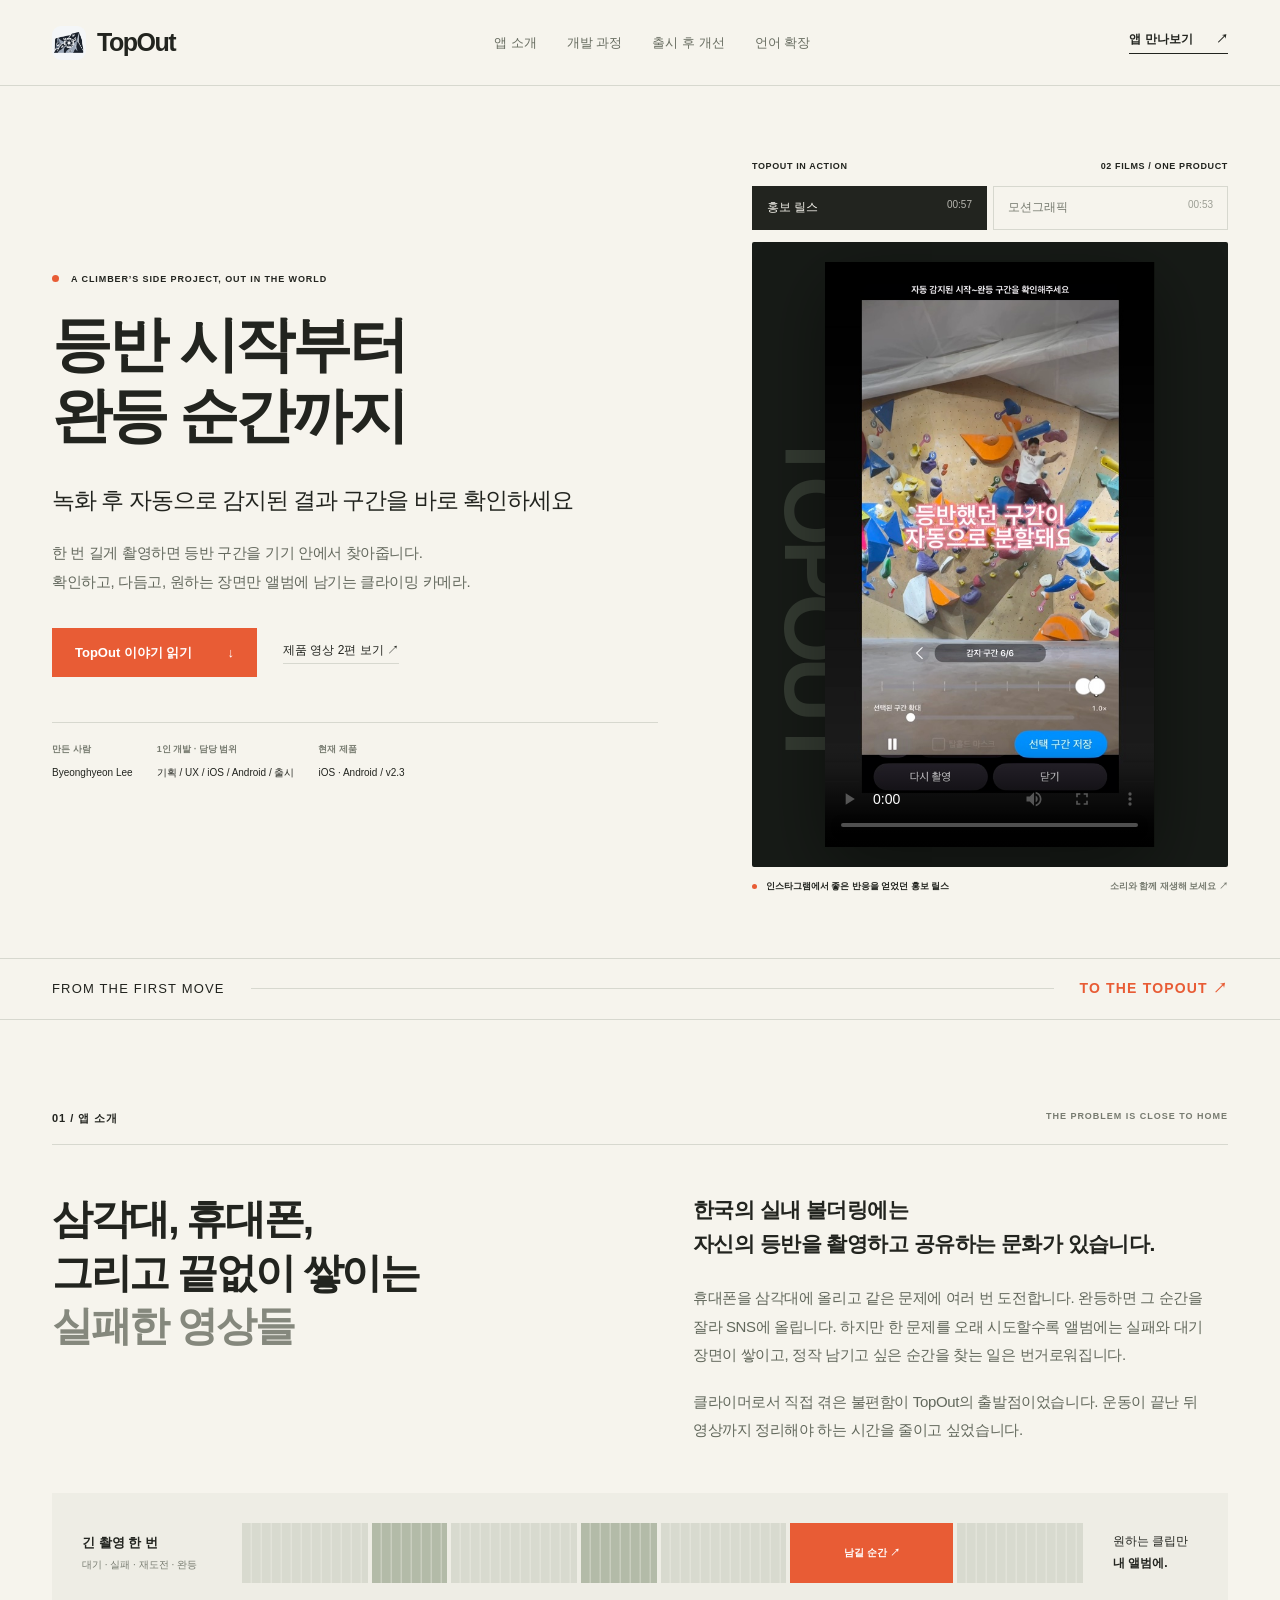
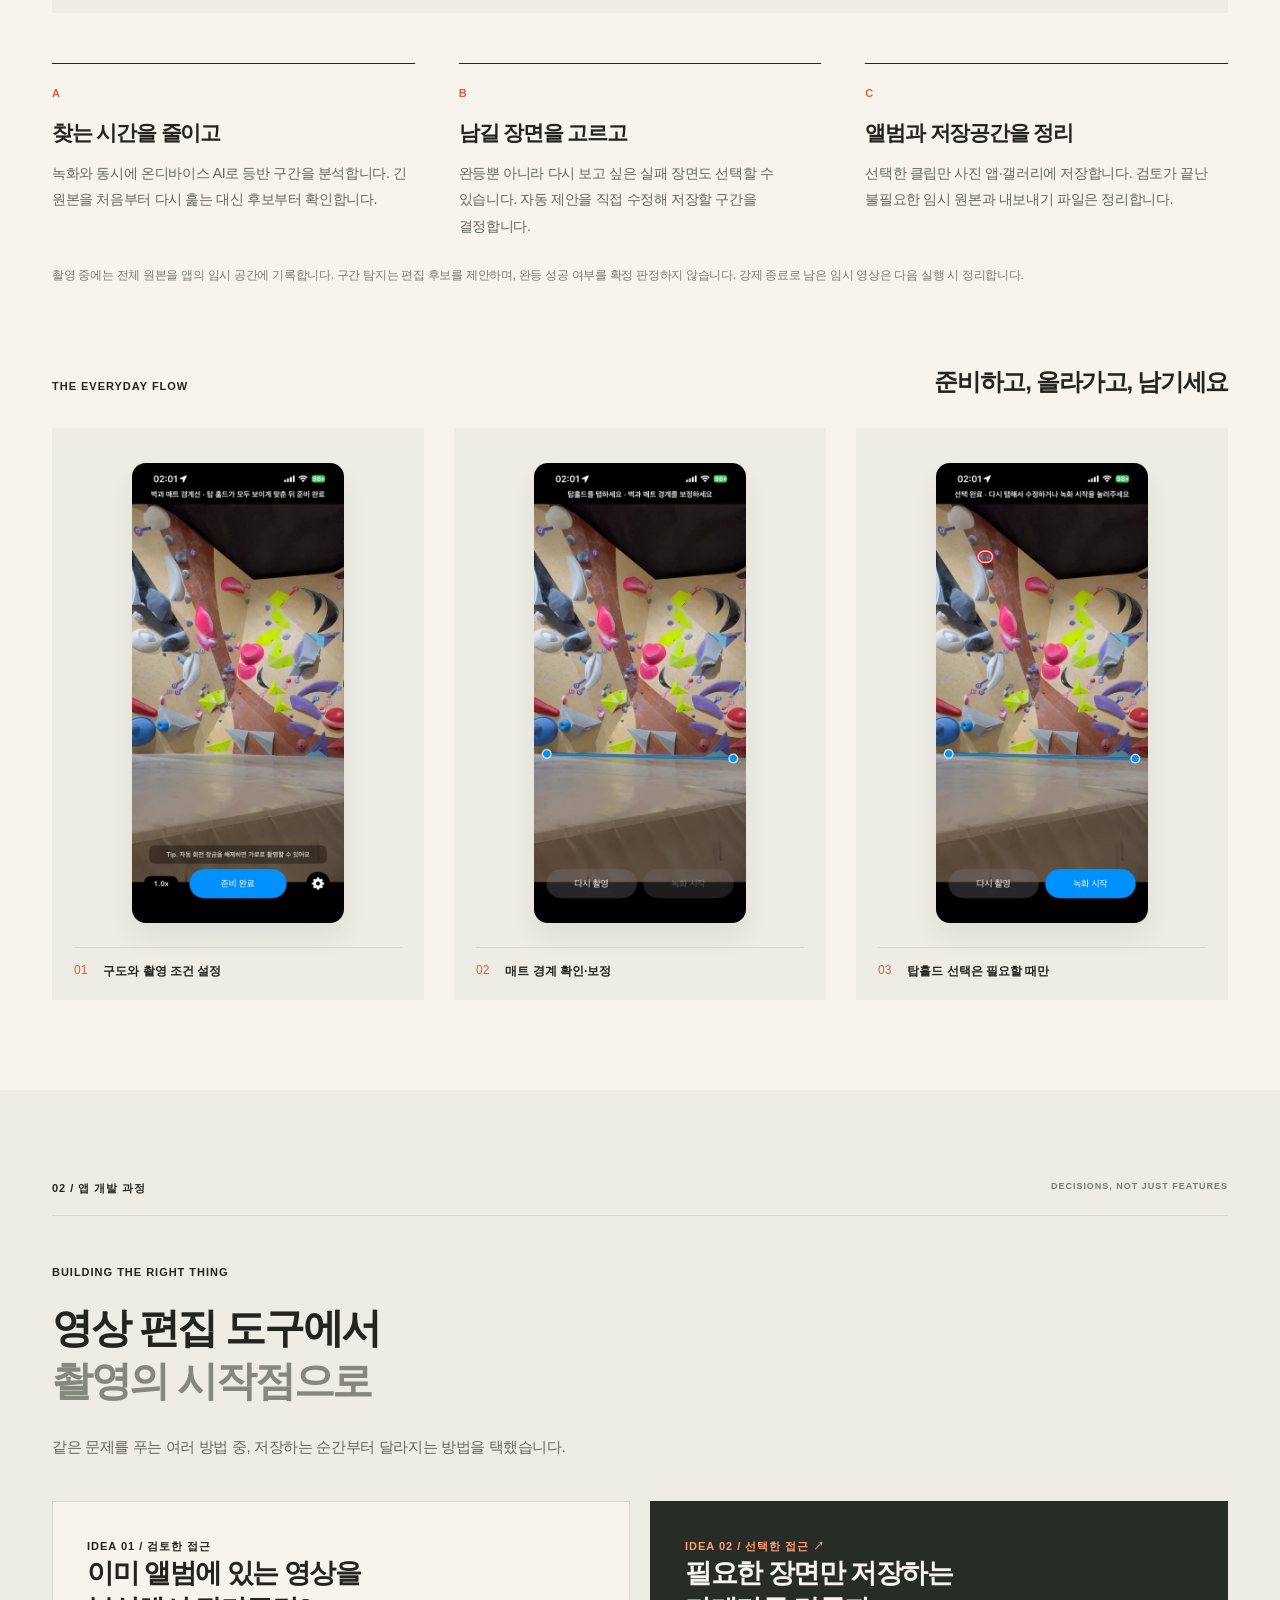
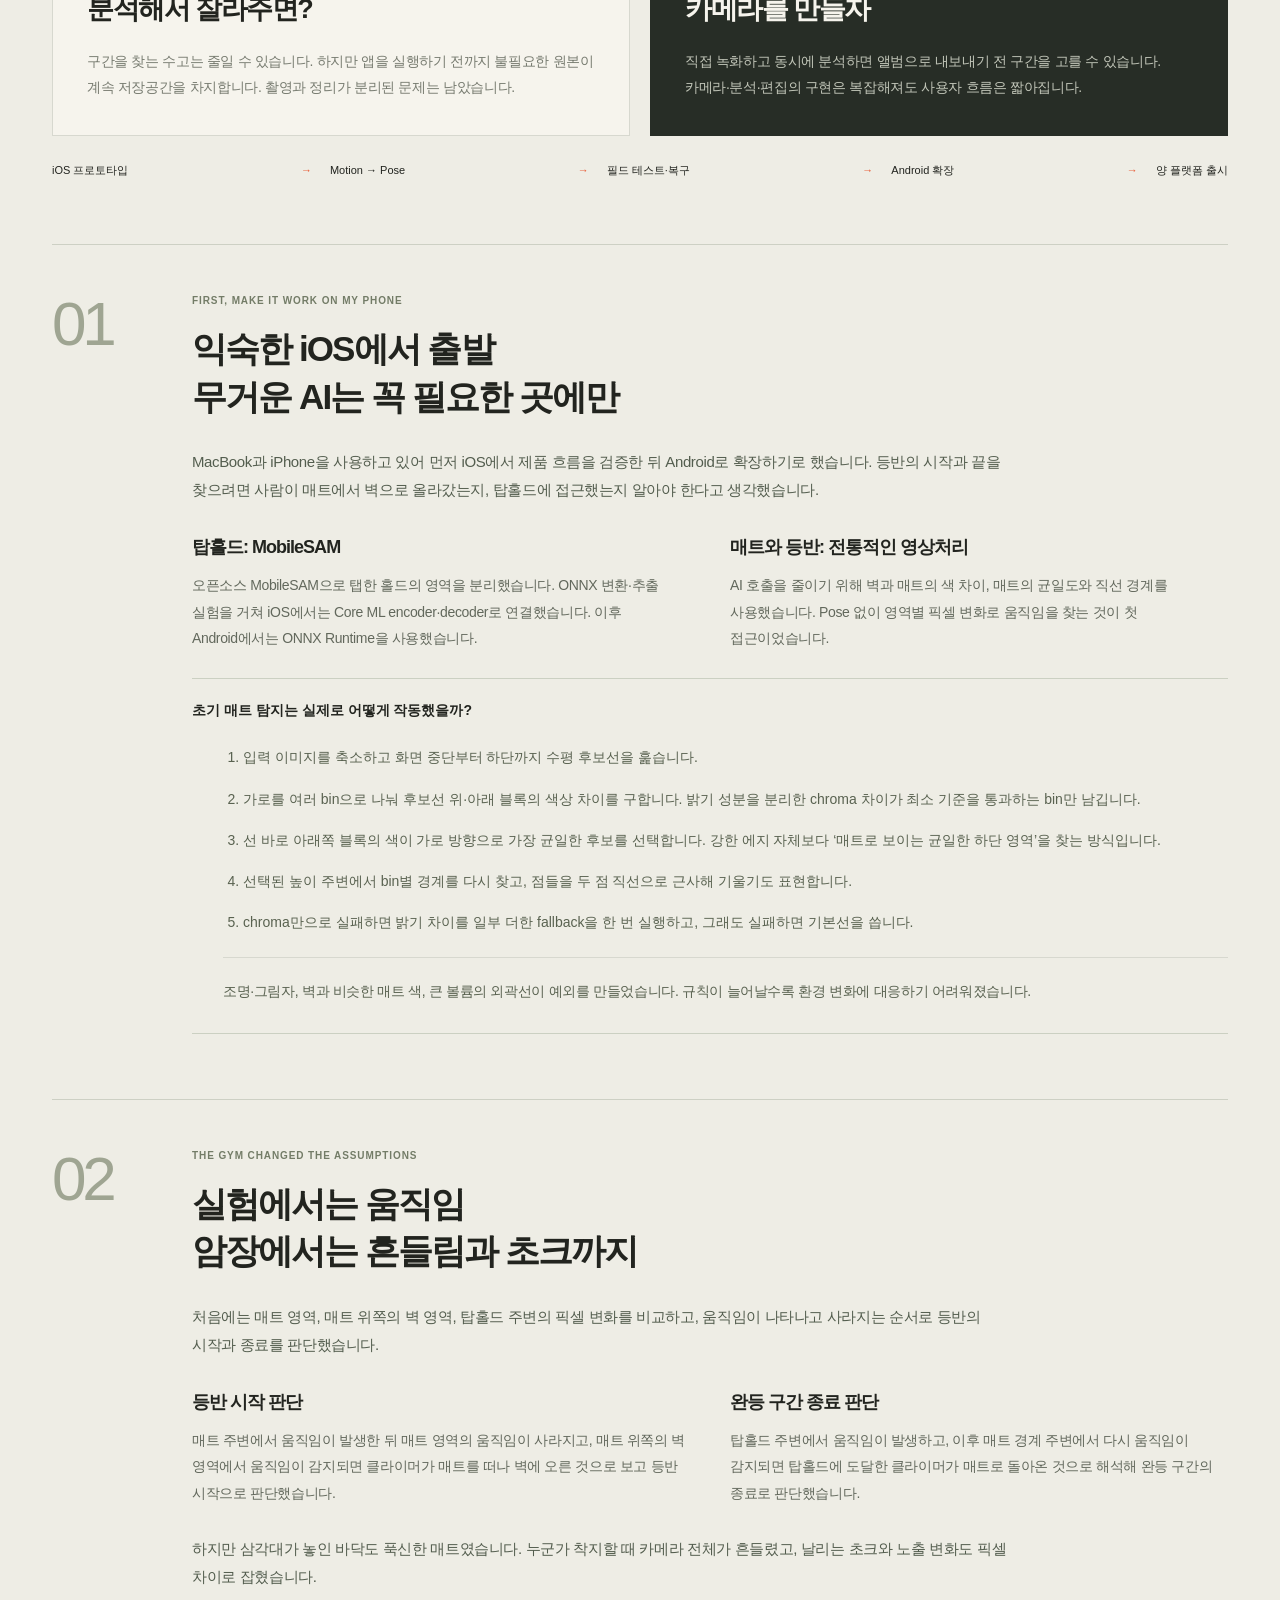
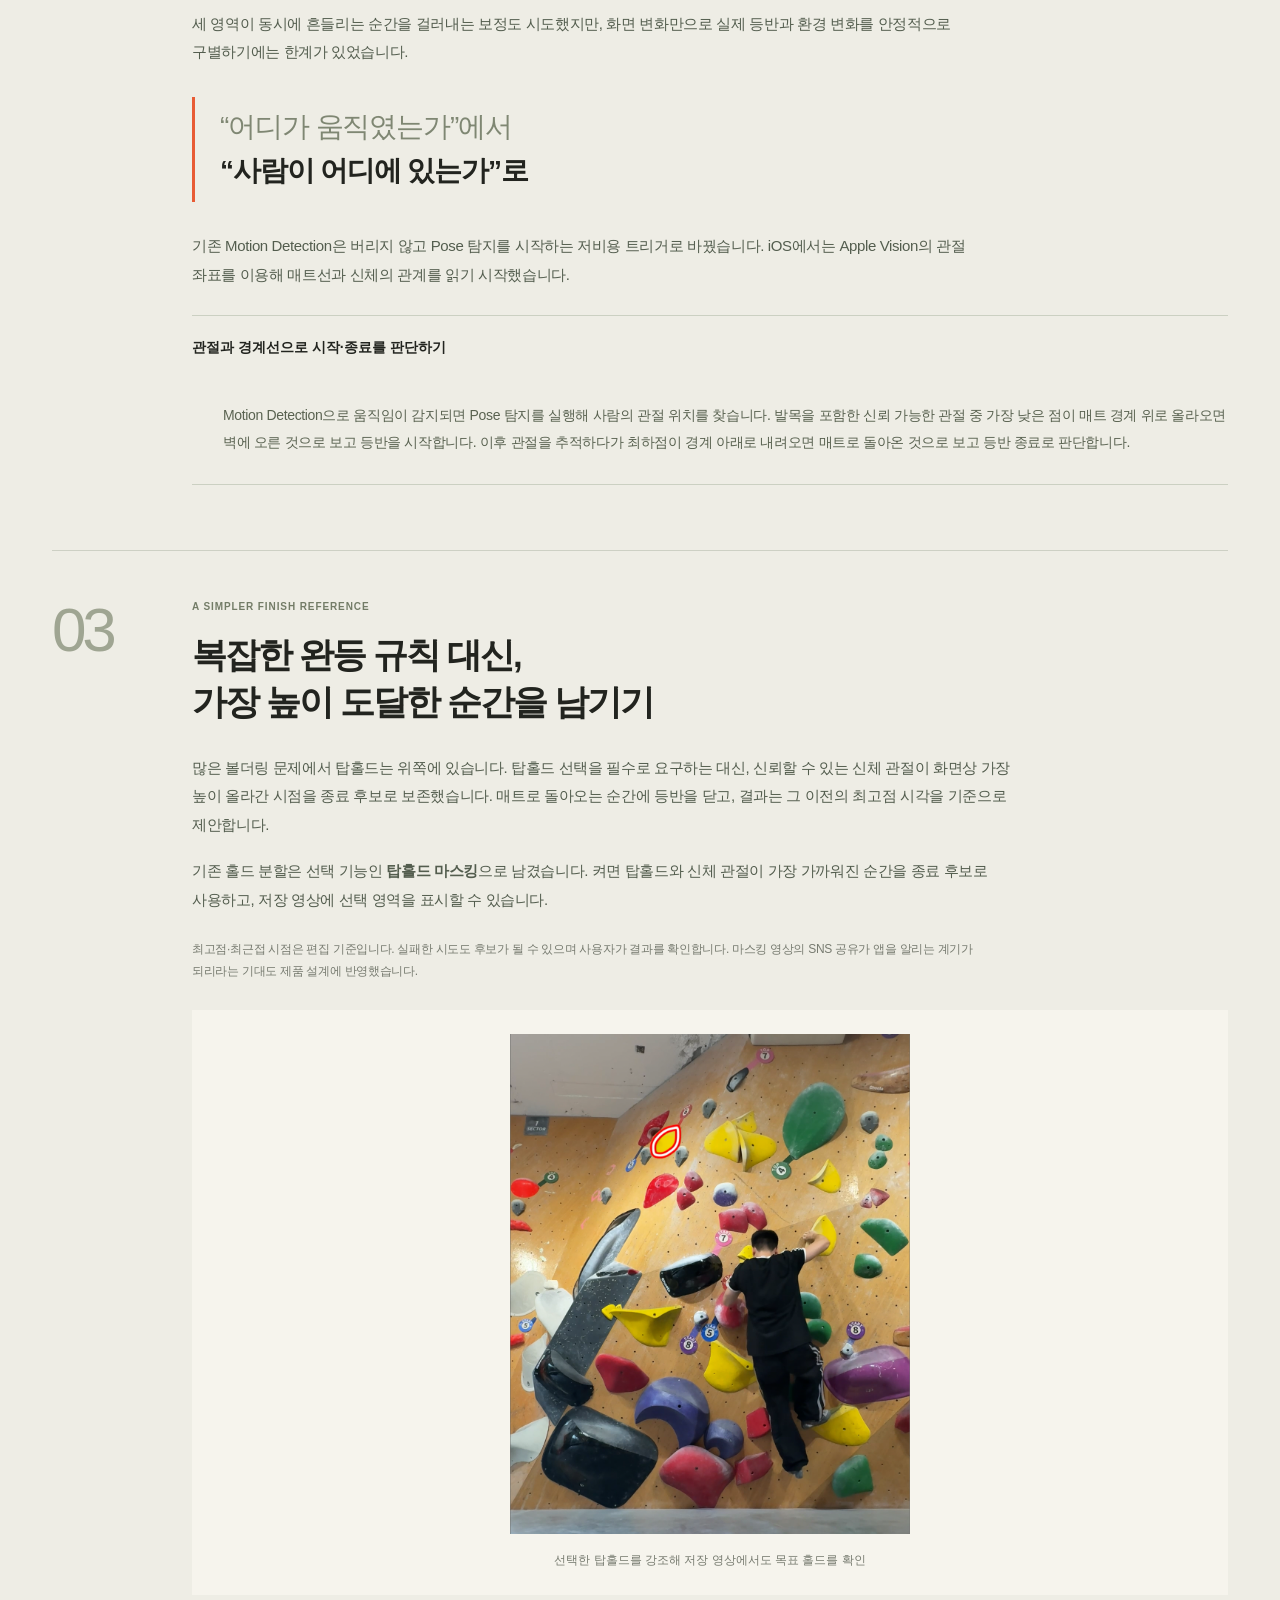
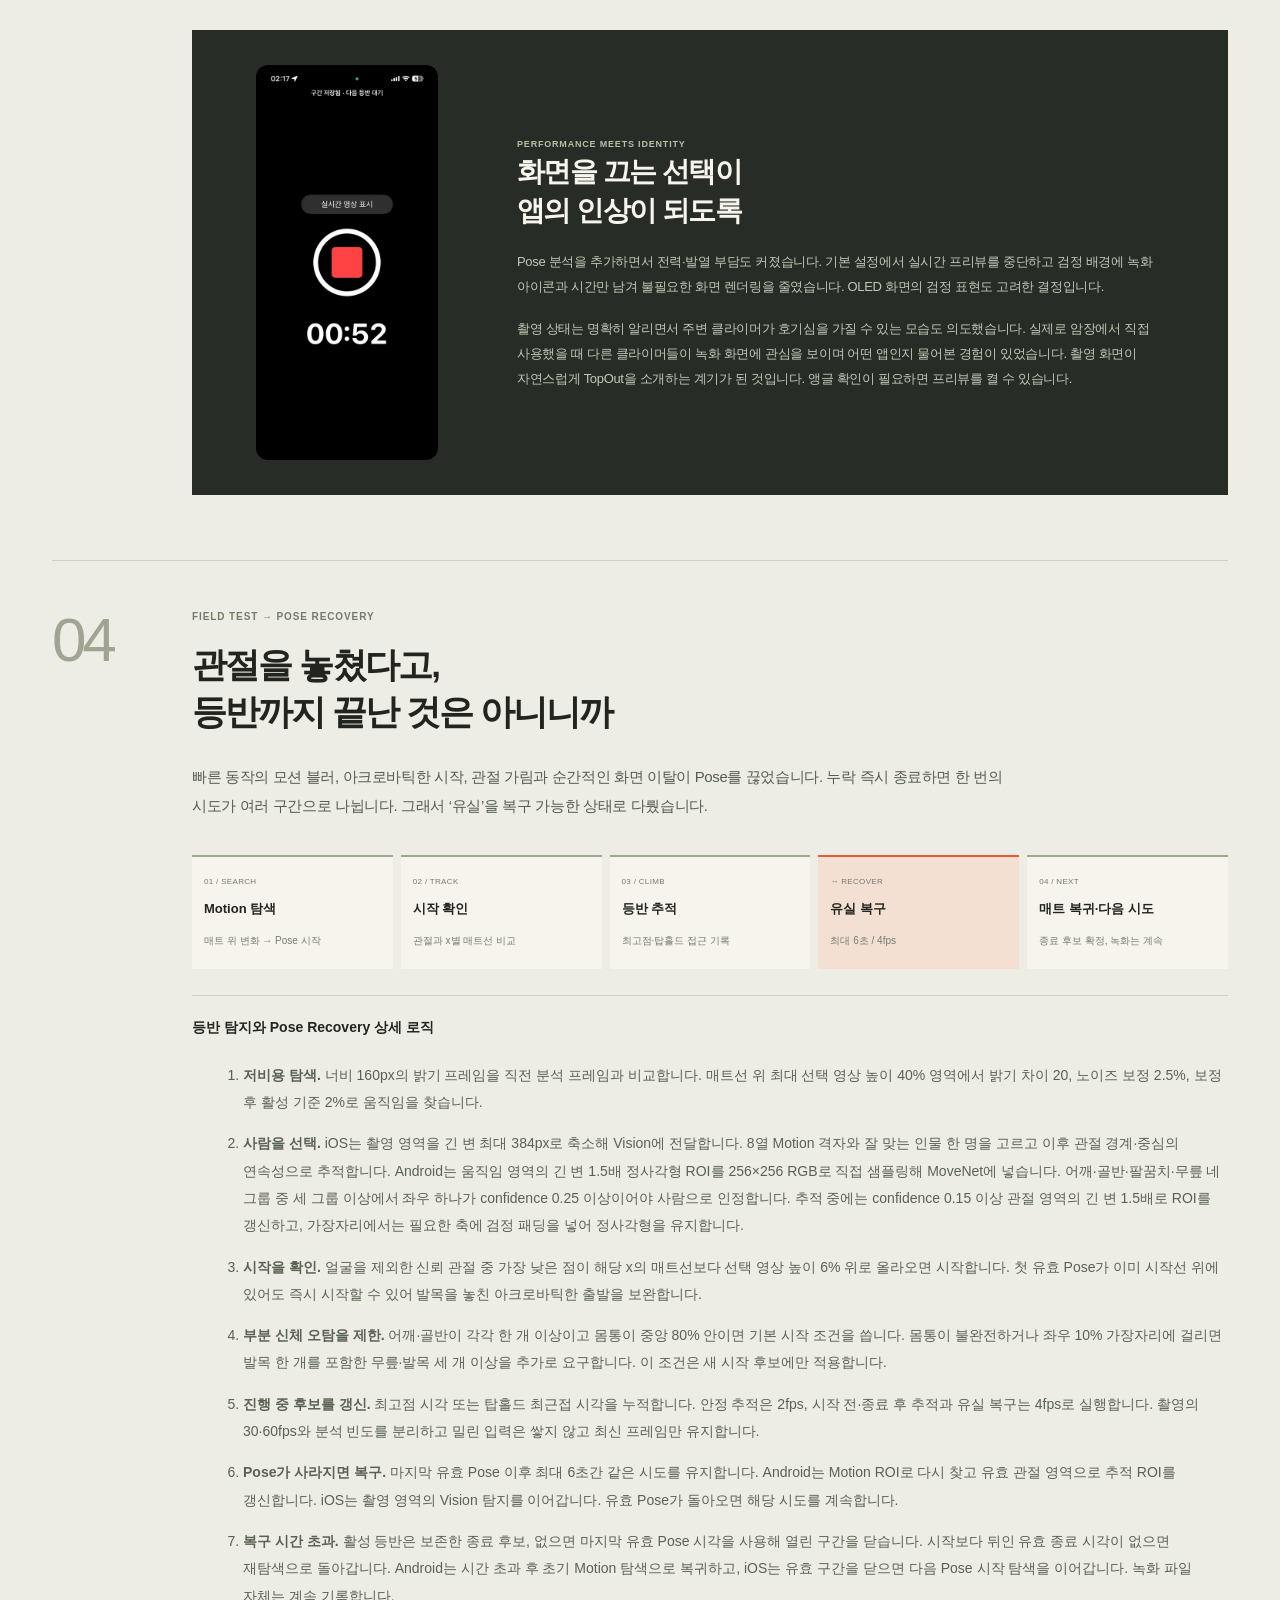
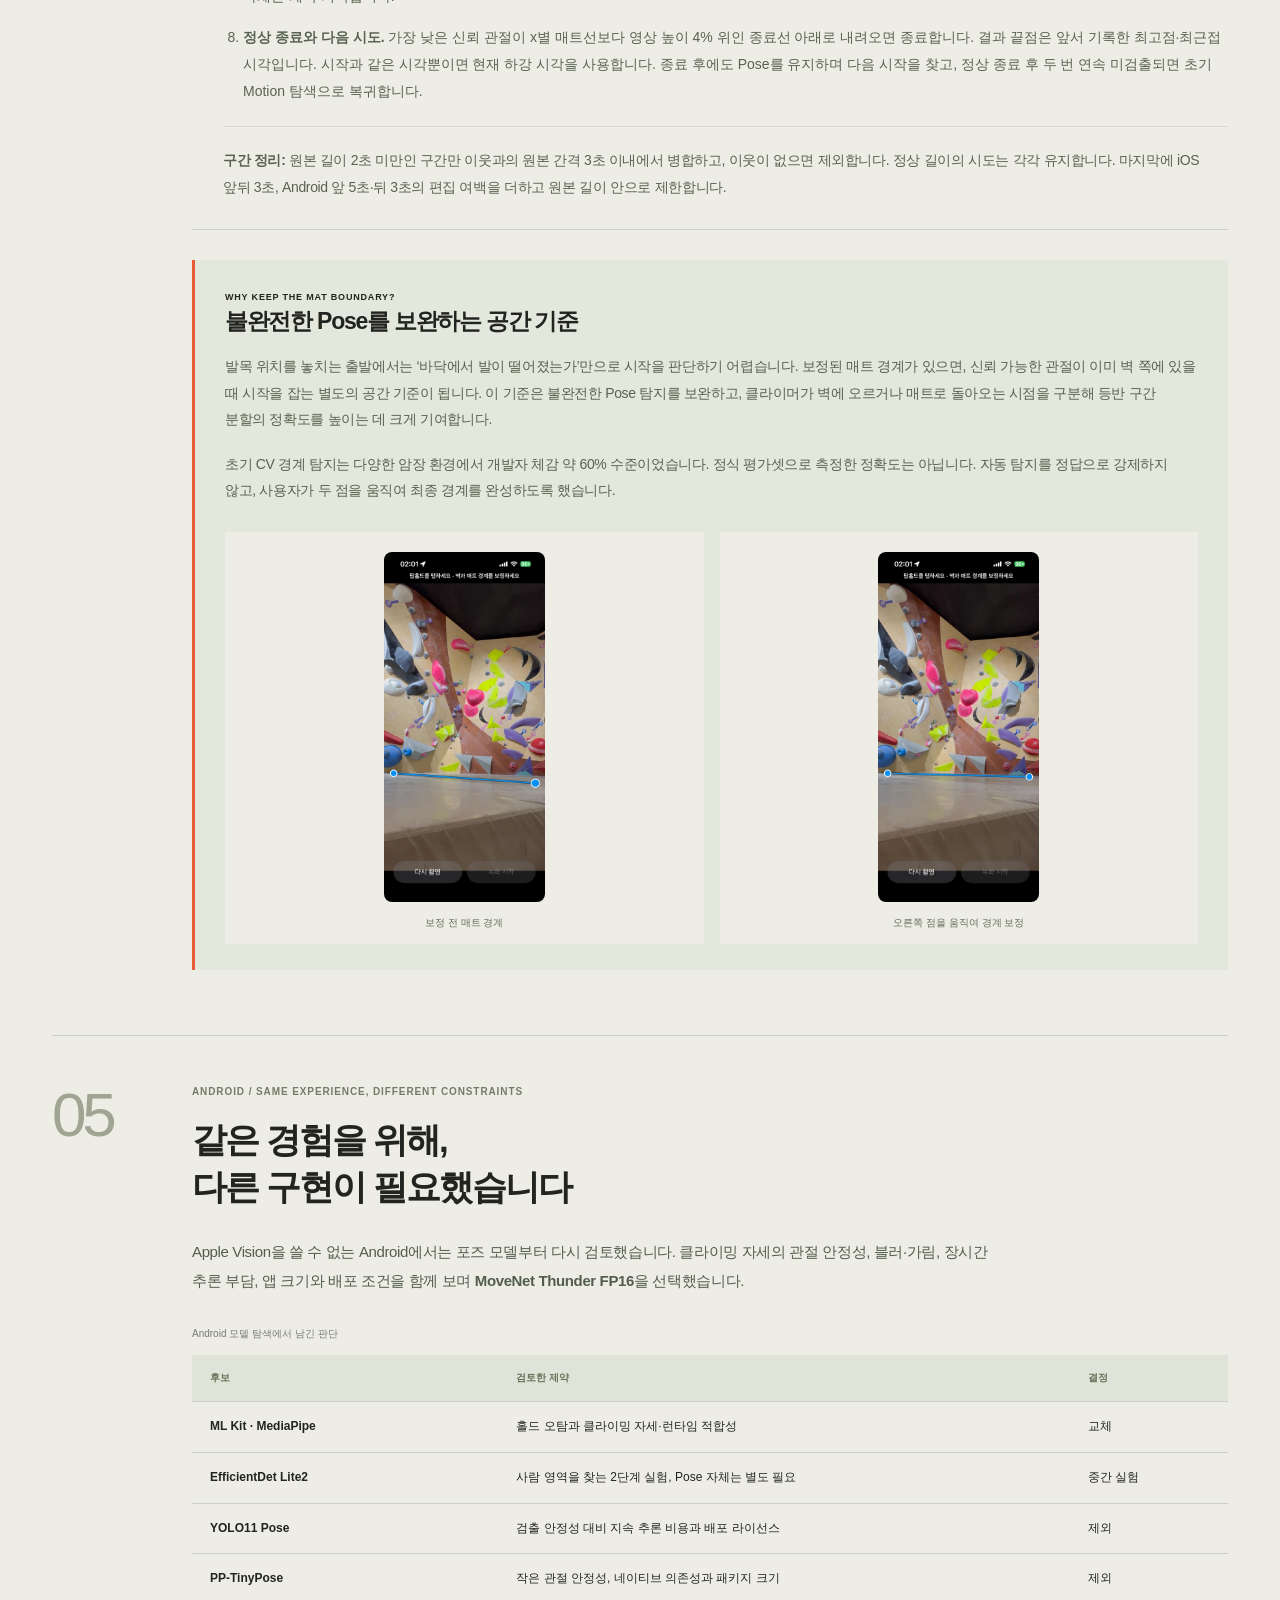
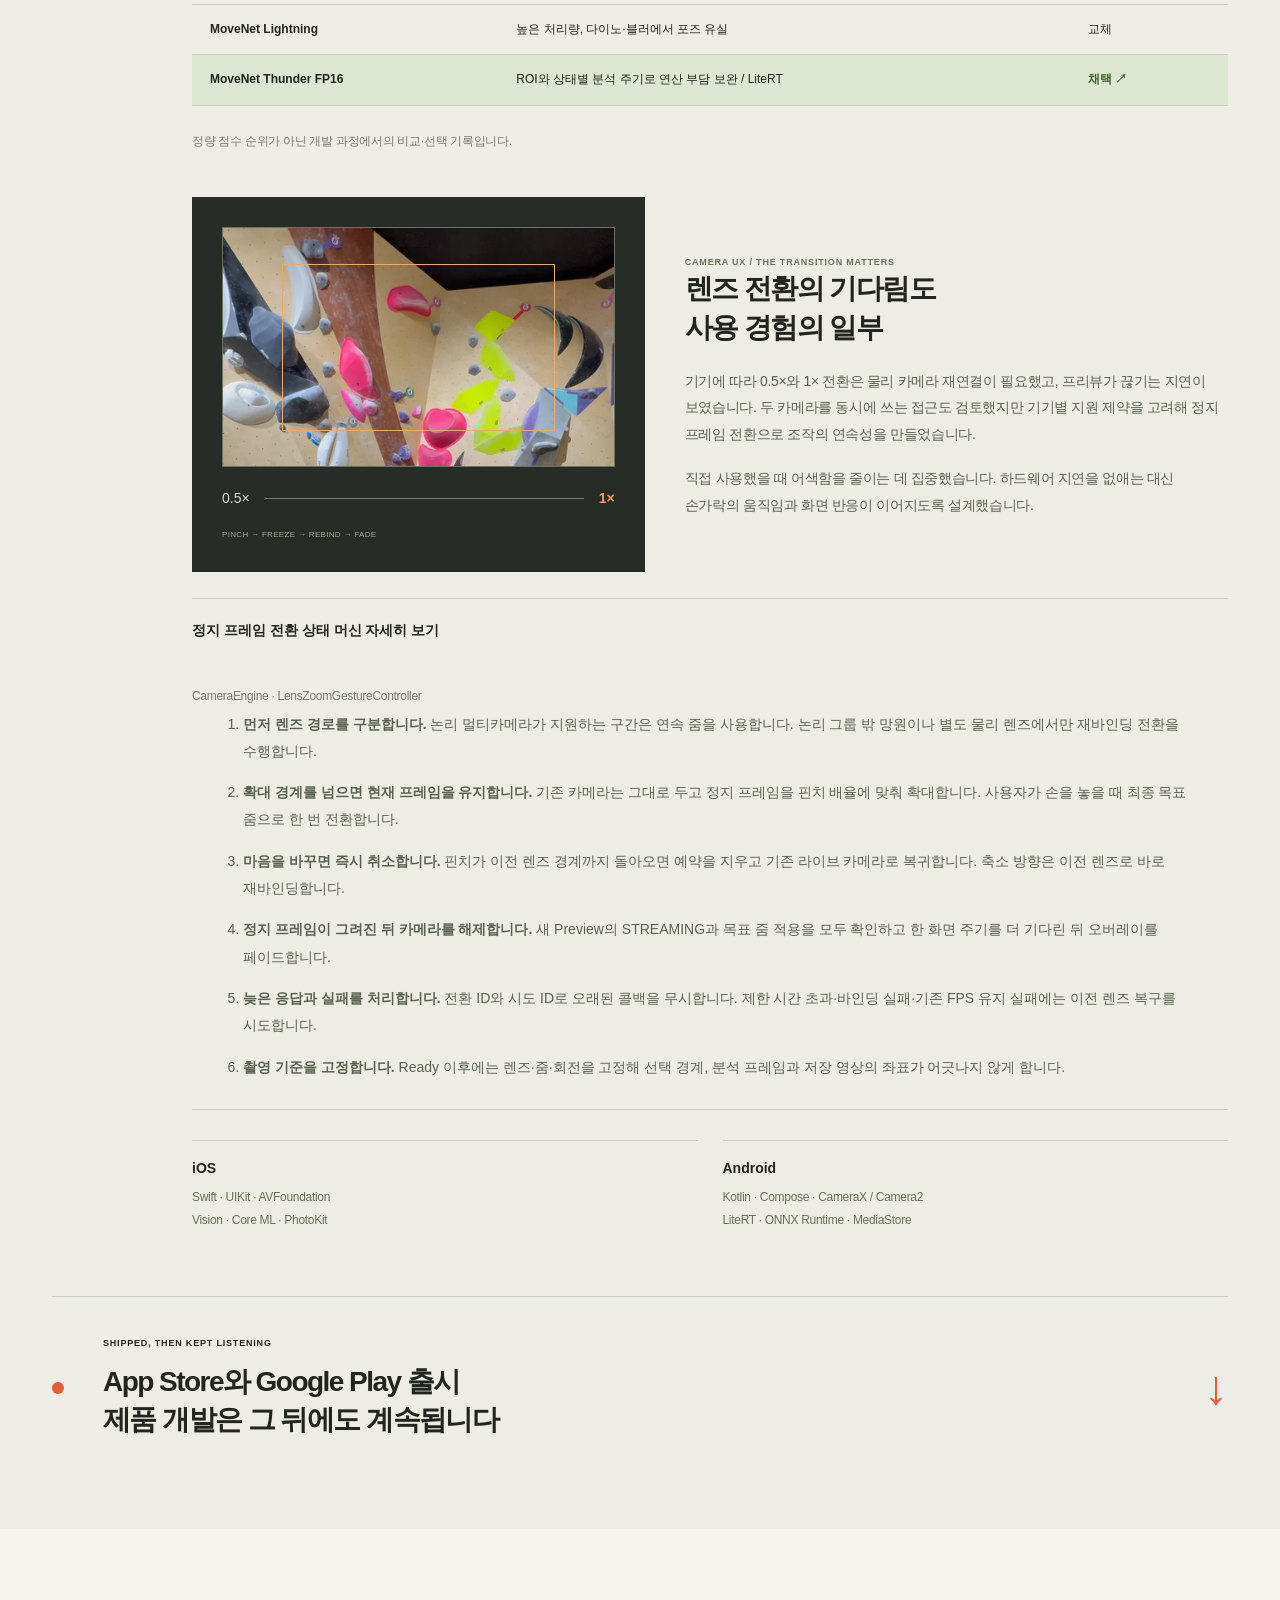
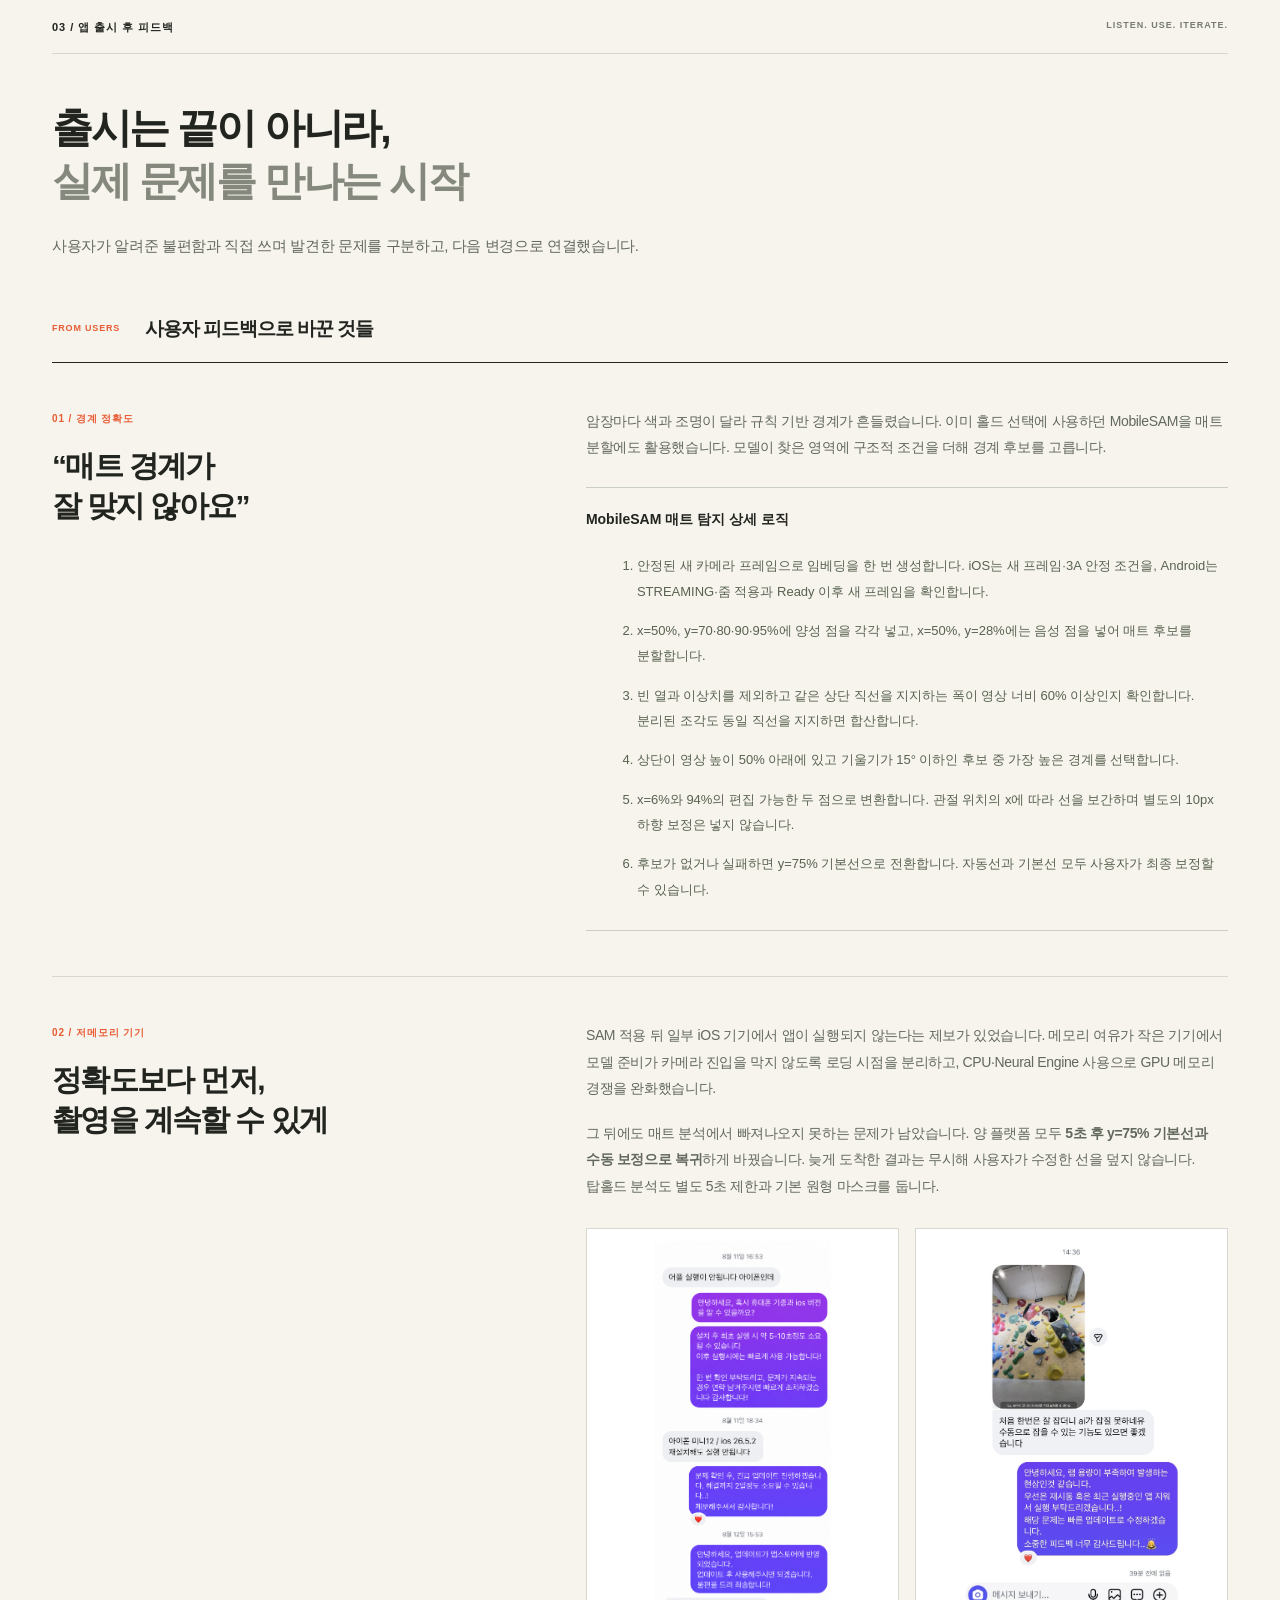
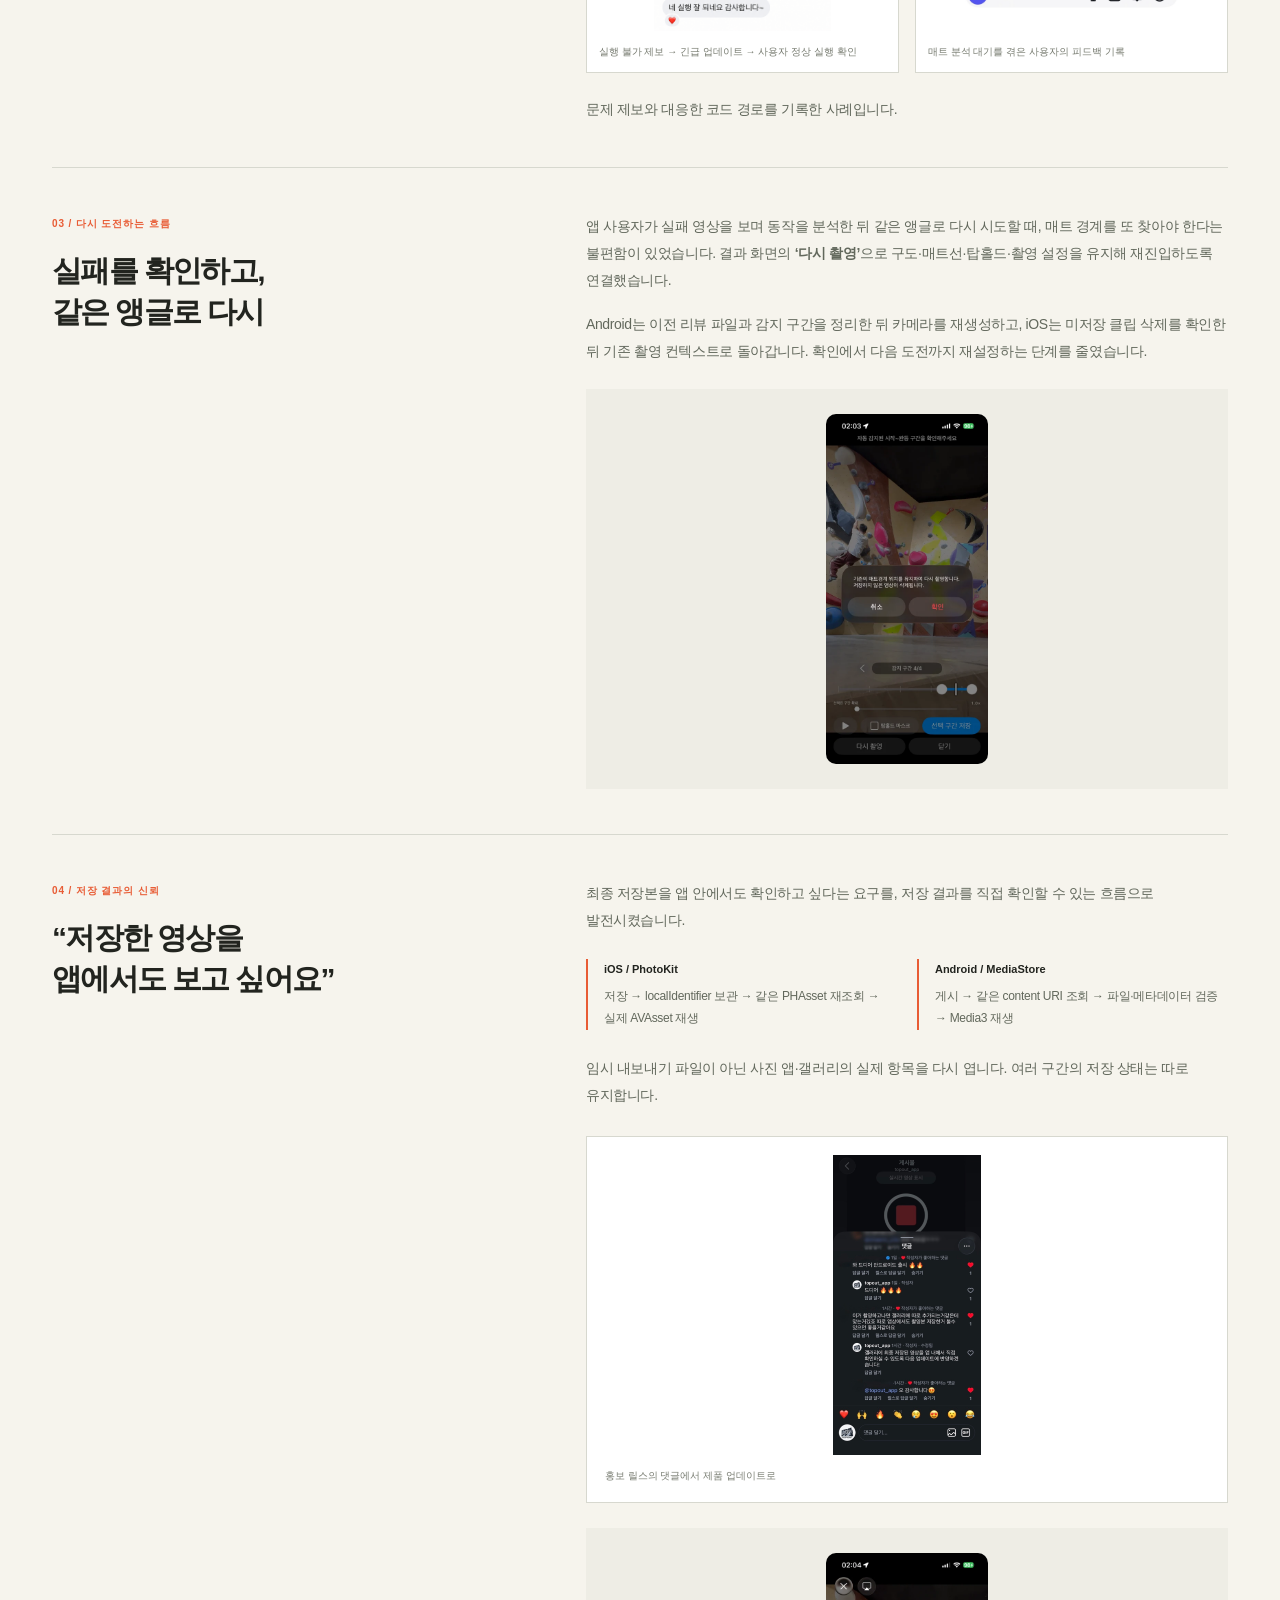
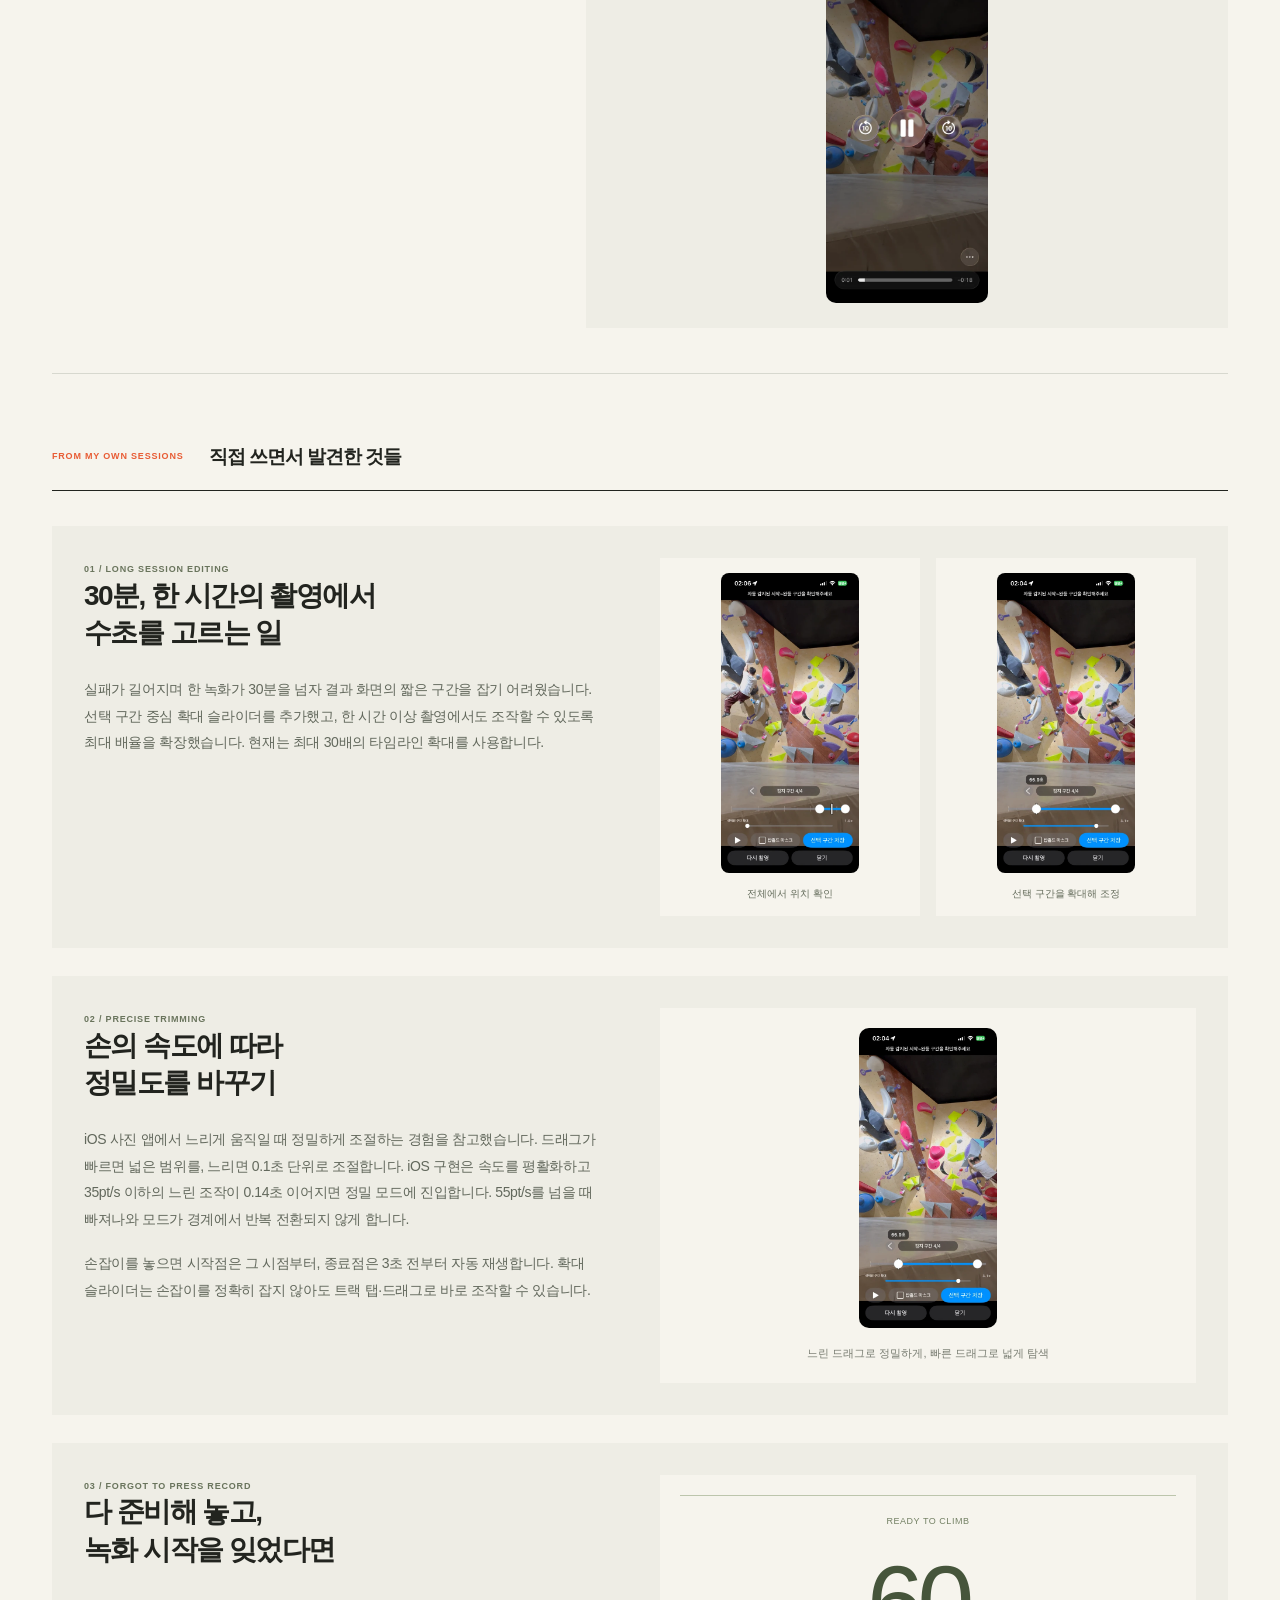
==== commit 3b9f82ce: "Revamp TopOut product portfolio and development story" ====
--- a/portfolio/index.html
+++ b/portfolio/index.html
@@ -1,408 +1,749 @@
-<!DOCTYPE html>
-
+<!doctype html>
 <html lang="ko">
 <head>
-<meta charset="utf-8"/>
-<meta content="width=device-width, initial-scale=1" name="viewport"/>
-<meta content="TopOut — 온디바이스 비전 파이프라인으로 클라이밍 등반 구간을 자동 탐지하는 iOS·Android 앱 제품 사례 연구" name="description"/>
-<meta content="#1B222C" name="theme-color"/>
-<title>TopOut — Product Case Study by Byeonghyeon Lee</title>
-<link href="assets/topout-logo.png" rel="icon" type="image/png"/>
-<link href="styles.css" rel="stylesheet"/>
-<script defer="" src="script.js"></script>
+<meta charset="utf-8">
+<meta name="viewport" content="width=device-width, initial-scale=1">
+<meta name="description" content="등반 시작부터 완등 순간까지. 녹화 후 자동으로 감지된 결과 구간을 바로 확인하세요. 한국의 볼더링 기록 문화에서 시작해 iOS·Android 출시와 사용자 피드백으로 발전한 TopOut의 제품 개발 이야기.">
+<meta name="theme-color" content="#f6f4ed">
+<title>TopOut — 등반 시작부터 완등 순간까지</title>
+<link rel="icon" href="assets/topout-logo.png" type="image/png">
+<link rel="stylesheet" href="styles.css">
+<script src="script.js" defer>
+</script>
 </head>
 <body id="top">
 <a class="skip-link" href="#main">본문으로 바로가기</a>
-<div aria-hidden="true" class="page-progress"><span></span></div>
 <header class="site-header">
-<div class="header-inner shell">
-<a aria-label="TopOut 맨 위로 이동" class="brand" href="#top">
-<img alt="" class="brand-icon" src="assets/topout-logo.png"/>
-<span class="brand-copy">
-<strong>TOPOUT</strong>
-<small>Byeonghyeon Lee · Product Case Study</small>
-</span>
+  <a class="brand" href="#top" aria-label="TopOut 맨 위로">
+<img src="assets/topout-logo.png" alt="" width="34" height="34">
+<span>TopOut</span>
 </a>
-<button aria-controls="site-nav" aria-expanded="false" class="menu-button" type="button">
-<span class="sr-only">메뉴 열기</span>
-<span></span><span></span>
+  <button class="menu-button" aria-expanded="false" aria-controls="site-nav" type="button">목차 <span aria-hidden="true">＋</span>
 </button>
-<nav aria-label="주요 메뉴" class="site-nav" id="site-nav">
-<a href="#problem">Problem</a>
-<a href="#solution">Solution</a>
-<a href="#iterations">Iterations</a>
-<a href="#technology">Technology</a>
-<a href="#result">Result</a>
+  <nav id="site-nav" aria-label="페이지 목차">
+<a href="#about">앱 소개</a>
+<a href="#development">개발 과정</a>
+<a href="#feedback">출시 후 개선</a>
+<a href="#global">언어 확장</a>
 </nav>
-</div>
+  <a class="header-cta" href="#download">앱 만나보기 <span aria-hidden="true">↗</span>
+</a>
 </header>
 <main id="main">
-<section class="hero dark-one">
-<div class="hero-grid shell">
-<div class="hero-copy reveal">
-<p class="eyebrow">Independent Product · 2025—2026 · Seoul</p>
-<p class="hero-slogan">From the First Move to the TopOut</p>
-<h1>등반하는 시간만 남도록,<br/><span>촬영의 나머지를 설계했습니다.</span></h1>
-<p class="hero-description">긴 촬영 영상에서 등반 시작과 완등 순간을 기기 안에서 찾아내고, 검토·편집·저장·재촬영까지 연결한 iOS·Android 클라이밍 카메라입니다.</p>
-<div class="hero-actions">
-<a class="button button-primary" href="#promo">제품 영상 재생</a>
-<a class="text-link" href="#overview">Case study 읽기 <span aria-hidden="true">↘</span></a>
-</div>
-</div>
-<div class="hero-visual reveal" data-delay="120">
-<div aria-hidden="true" class="motion-word">TOPOUT</div>
-<figure aria-label="TopOut 시작 화면" class="device hero-device" data-parallax="0.08">
-<div class="device-screen hero-device-screen">
-<img alt="TopOut 앱 시작 화면" height="852" src="assets/hero-launch.webp" width="393"/>
-</div>
-</figure>
-<dl aria-label="프로젝트 요약" class="hero-meta">
-<div><dt>Role</dt><dd>Product · UX · iOS · Android</dd></div>
-<div><dt>Release</dt><dd>2.0 / Build 17</dd></div>
-<div><dt>Live</dt><dd>App Store · Google Play</dd></div>
+<section class="hero shell">
+  <div class="hero-copy">
+    <p class="eyebrow">
+<span class="status-dot">
+</span> A CLIMBER’S SIDE PROJECT, OUT IN THE WORLD</p>
+    <h1>등반 시작부터<br>완등 순간까지
+</h1>
+    <p class="hero-lead">녹화 후 자동으로 감지된 결과 구간을 바로 확인하세요</p>
+    <p class="hero-description">한 번 길게 촬영하면 등반 구간을 기기 안에서 찾아줍니다. 확인하고, 다듬고, 원하는 장면만 앨범에 남기는 클라이밍 카메라.</p>
+    <div class="actions">
+<a class="button primary" href="#about">TopOut 이야기 읽기 <span>↓</span>
+</a>
+<a class="text-link" href="#film">제품 영상 2편 보기 ↗</a>
+</div>
+    <dl class="hero-facts">
+<div>
+<dt>만든 사람</dt>
+<dd>Byeonghyeon Lee</dd>
+</div>
+<div>
+<dt>1인 개발 · 담당 범위</dt>
+<dd>기획 / UX / iOS / Android / 출시</dd>
+</div>
+<div>
+<dt>현재 제품</dt>
+<dd>iOS · Android / v2.3</dd>
+</div>
 </dl>
-</div>
-</div>
-</section>
-<div aria-hidden="true" class="slogan-ticker"><div><span>FROM THE FIRST MOVE TO THE TOPOUT</span><span>ON-DEVICE CLIMBING VIDEO</span><span>FROM THE FIRST MOVE TO THE TOPOUT</span><span>ON-DEVICE CLIMBING VIDEO</span></div></div>
-<section class="promo dark-two" id="promo">
-<div class="promo-grid shell">
-<div class="section-heading reveal">
-<p class="eyebrow">01 · PRODUCT FILM</p>
-<h2>약 1분으로 확인하는<br/>TopOut의 핵심 경험</h2>
-<p>촬영 준비부터 자동 구간 탐지, 결과 검토와 재촬영까지 제품의 전체 사용 흐름을 세로형 프로모션 영상으로 구성했습니다.</p>
-<div class="promo-specs"><span>1080 × 1920</span><span>9:16 Vertical</span><span>약 1분</span></div>
-</div>
-<div class="video-stage reveal" data-delay="100">
-<div class="promo-video-shell">
-<video controls id="promo-video" playsinline webkit-playsinline poster="assets/promo-poster-47.jpg" preload="metadata">
-<source src="assets/TopOutPromo.mp4" type="video/mp4" />
-      브라우저가 동영상 재생을 지원하지 않습니다.
-    </video>
-</div>
-<p class="video-caption">VERTICAL PRODUCT FILM · 1080 × 1920</p>
-</div>
-</div>
-</section>
-<section class="overview light-one" id="overview">
+  </div>
+  <div class="hero-media" id="film">
+    <div class="film-label"><span>TOPOUT IN ACTION</span><span>02 FILMS / ONE PRODUCT</span></div>
+    <div class="film-tabs" role="tablist" aria-label="TopOut 제품 영상 선택">
+      <button id="reel-tab" type="button" role="tab" aria-selected="true" aria-controls="reel-panel" tabindex="0">홍보 릴스 <span>00:57</span></button>
+      <button id="motion-tab" type="button" role="tab" aria-selected="false" aria-controls="motion-panel" tabindex="-1">모션그래픽 <span>00:53</span></button>
+    </div>
+    <div id="reel-panel" class="film-panel" role="tabpanel" aria-labelledby="reel-tab">
+      <div class="film-frame">
+        <video id="promo-video" aria-label="인스타그램 홍보 릴스" controls playsinline preload="metadata" poster="assets/reel-poster.jpg">
+          <source src="assets/TopOutInstagram.mp4" type="video/mp4">브라우저에서 영상을 재생할 수 없습니다.
+        </video>
+      </div>
+      <p class="film-caption"><span class="tiny-dot"></span> 인스타그램에서 좋은 반응을 얻었던 홍보 릴스<span>소리와 함께 재생해 보세요 ↗</span></p>
+    </div>
+    <div id="motion-panel" class="film-panel" role="tabpanel" aria-labelledby="motion-tab" hidden>
+      <div class="film-frame">
+        <video id="motion-video" aria-label="DaVinci Resolve로 직접 제작한 TopOut 모션그래픽" controls playsinline preload="none" poster="assets/promo-poster-47.jpg">
+          <source src="assets/TopOutPromo.mp4" type="video/mp4">브라우저에서 영상을 재생할 수 없습니다.
+        </video>
+      </div>
+      <p class="film-caption motion-caption"><span class="tiny-dot"></span> DaVinci Resolve로 직접 제작한 모션그래픽<span>촬영부터 구간 저장까지, 제품의 흐름을 담았습니다.</span></p>
+    </div>
+    <noscript><p class="film-caption"><a href="assets/TopOutPromo.mp4">DaVinci Resolve로 직접 제작한 모션그래픽 보기 ↗</a></p></noscript>
+  </div>
+</section>
+<div class="manifesto">
 <div class="shell">
-<div class="section-heading max-copy reveal">
-<p class="eyebrow">02 · OVERVIEW</p>
-<h2>기술을 시연하는 데서 끝내지 않고,<br/>촬영 전 과정을 하나의 제품 흐름으로 설계했습니다</h2>
-<p>클라이머가 반복적으로 수행하던 녹화 조작, 구간 탐색, 편집, 저장 확인, 재촬영을 하나의 세션으로 연결했습니다. 자동화는 결과를 강제하지 않고, 사용자가 빠르게 검토하고 보정할 수 있는 편집 시작점으로 제공합니다.</p>
-</div>
-<div class="overview-cards">
-<article class="metric-card reveal">
+<span>FROM THE FIRST MOVE</span>
+<span class="manifesto-line">
+</span>
+<strong>TO THE TOPOUT ↗</strong>
+</div>
+</div>
+
+<section class="section shell" id="about">
+  <div class="chapter">
+<span>01 / 앱 소개</span>
+<span>THE PROBLEM IS CLOSE TO HOME</span>
+</div>
+  <div class="intro-grid">
+<h2>삼각대, 휴대폰,<br>그리고 끝없이 쌓이는<br>
+<span class="muted">실패한 영상들</span>
+</h2>
+<div class="body-copy">
+<p class="lead">한국의 실내 볼더링에는<br>자신의 등반을 촬영하고 공유하는 문화가 있습니다.</p>
+<p>휴대폰을 삼각대에 올리고 같은 문제에 여러 번 도전합니다. 완등하면 그 순간을 잘라 SNS에 올립니다. 하지만 한 문제를 오래 시도할수록 앨범에는 실패와 대기 장면이 쌓이고, 정작 남기고 싶은 순간을 찾는 일은 번거로워집니다.</p>
+<p>클라이머로서 직접 겪은 불편함이 TopOut의 출발점이었습니다. 운동이 끝난 뒤 영상까지 정리해야 하는 시간을 줄이고 싶었습니다.</p>
+</div>
+</div>
+  <div class="session-strip" aria-label="긴 촬영에서 필요한 장면만 저장하는 흐름">
+<div class="session-label">
+<span>긴 촬영 한 번</span>
+<small>대기 · 실패 · 재도전 · 완등</small>
+</div>
+<div class="session-track" aria-hidden="true">
+<i>
+</i>
+<i class="attempt">
+</i>
+<i>
+</i>
+<i class="attempt">
+</i>
+<i>
+</i>
+<i class="keep">남길 순간 ↗</i>
+<i>
+</i>
+</div>
+<div class="session-result">원하는 클립만<br>
+<strong>내 앨범에.</strong>
+</div>
+</div>
+  <div class="value-grid">
+<article>
+<span class="index">A</span>
+<h3>찾는 시간을 줄이고</h3>
+<p>녹화와 동시에 온디바이스 AI로 등반 구간을 분석합니다. 긴 원본을 처음부터 다시 훑는 대신 후보부터 확인합니다.</p>
+</article>
+<article>
+<span class="index">B</span>
+<h3>남길 장면을 고르고</h3>
+<p>완등뿐 아니라 다시 보고 싶은 실패 장면도 선택할 수 있습니다. 자동 제안을 직접 수정해 저장할 구간을 결정합니다.</p>
+</article>
+<article>
+<span class="index">C</span>
+<h3>앨범과 저장공간을 정리</h3>
+<p>선택한 클립만 사진 앱·갤러리에 저장합니다. 검토가 끝난 불필요한 임시 원본과 내보내기 파일은 정리합니다.</p>
+</article>
+</div>
+  <p class="note">촬영 중에는 전체 원본을 앱의 임시 공간에 기록합니다. 구간 탐지는 편집 후보를 제안하며, 완등 성공 여부를 확정 판정하지 않습니다. 강제 종료로 남은 임시 영상은 다음 실행 시 정리합니다.</p>
+  <div class="app-flow">
+<div class="section-subheading">
+<p class="eyebrow">THE EVERYDAY FLOW</p>
+<h3>준비하고, 올라가고, 남기세요</h3>
+</div>
+<div class="phone-gallery">
+<figure>
+<img src="assets/setup-ready.webp" alt="촬영 조건과 카메라 구도를 확인하는 TopOut 화면" loading="lazy" width="393" height="852">
+<figcaption>
 <span>01</span>
-<strong>Continuous Session Capture</strong>
-<p>한 번의 연속 녹화에서 여러 등반 시도의 원시 구간을 보존하고, 촬영 종료 후 개별 클립 후보로 정리합니다.</p>
-</article>
-<article class="metric-card reveal" data-delay="80">
+<strong>구도와 촬영 조건 설정</strong>
+</figcaption>
+</figure>
+<figure>
+<img src="assets/setup-mat.webp" alt="매트와 벽 사이의 경계를 파란 점으로 보정하는 화면" loading="lazy" width="393" height="852">
+<figcaption>
 <span>02</span>
-<strong>On-device Vision Pipeline</strong>
-<p>MobileSAM, Motion Detection, Pose Estimation을 단계적으로 실행해 장시간 촬영의 추론 비용을 제어합니다.</p>
-</article>
-<article class="metric-card reveal" data-delay="160">
+<strong>매트 경계 확인·보정</strong>
+</figcaption>
+</figure>
+<figure>
+<img src="assets/setup-selected.webp" alt="선택 사항인 탑홀드 마스킹을 준비한 화면" loading="lazy" width="393" height="852">
+<figcaption>
 <span>03</span>
-<strong>Human-in-the-loop Review</strong>
-<p>자동 감지 결과를 구간 확대와 0.1초 미세 조정으로 보정하고, 실제 갤러리 저장본까지 확인한 뒤 동일한 촬영 조건으로 즉시 재시도합니다.</p>
-</article>
-</div>
-<div class="project-facts reveal">
-<div><span>Scope</span><strong>제품 전략 · UX 설계 · iOS/Android 개발 · QA · 배포 운영</strong></div>
-<div><span>iOS</span><strong>Swift · UIKit · AVFoundation · Vision · Core ML</strong></div>
-<div><span>Android</span><strong>Kotlin · Jetpack Compose · CameraX · LiteRT · ONNX Runtime</strong></div>
-<div><span>Release</span><strong>v2.0 · iOS build 17 · Android versionCode 17 · Privacy &amp; License Compliance</strong></div>
-</div>
-</div>
-</section>
-<section aria-labelledby="journey-title" class="screen-journey light-two">
+<strong>탑홀드 선택은 필요할 때만</strong>
+</figcaption>
+</figure>
+</div>
+</div>
+</section>
+
+<section class="development section" id="development">
 <div class="shell">
-<div class="section-heading max-copy reveal">
-<p class="eyebrow">APP FLOW</p>
-<h2 id="journey-title">촬영 조건 확인부터 매트 경계 보정,<br/>탑홀드 선택까지 순서대로 준비합니다</h2>
-<p>필요한 선택이 끝난 뒤 1분간 조작이 없으면 현재 경계와 탑홀드를 유지한 채 녹화 카운트다운을 자동으로 시작해, 혼자 촬영할 때 휴대폰으로 다시 돌아오는 동작을 줄였습니다.</p>
-</div>
-<div class="phone-gallery">
-<figure class="screen-card reveal">
-<img alt="TopOut 촬영 조건 및 구도 확인 화면" loading="lazy" src="assets/setup-ready.webp"/>
-<figcaption><span>01</span><strong>촬영 조건 확인</strong></figcaption>
-</figure>
-<figure class="screen-card reveal" data-delay="60">
-<img alt="TopOut 자동 매트 경계 확인 및 수동 보정 화면" loading="lazy" src="assets/setup-mat.webp"/>
-<figcaption><span>02</span><strong>매트 경계 보정</strong></figcaption>
-</figure>
-
-<figure class="screen-card reveal" data-delay="180">
-<img alt="TopOut 탑홀드 선택 화면" loading="lazy" src="assets/setup-selected.webp"/>
-<figcaption><span>03</span><strong>탑홀드 선택</strong></figcaption>
-</figure>
-</div>
-</div>
-</section>
-<section class="problem light-one" id="problem">
-<div class="split-layout shell">
-<div class="sticky-copy reveal">
-<p class="eyebrow">03 · PROBLEM</p>
-<h2>클라이밍 세션의 기록 과정에는<br/>촬영과 확인을 반복하는 번거로움이 있었습니다</h2>
-<p>혼자 촬영하는 사용자는 매 시도마다 녹화를 조작하고, 긴 원본에서 등반 구간을 다시 찾은 뒤 편집과 재촬영을 반복해야 했습니다.</p>
-</div>
-<div class="problem-list">
-<article class="problem-item reveal"><span>01</span><div><strong>촬영 조작이 운동 흐름을 방해</strong><p>등반 전후로 휴대폰까지 이동해야 해 세션의 리듬과 집중이 끊겼습니다.</p></div></article>
-<article class="problem-item reveal"><span>02</span><div><strong>긴 원본에서 유효 구간을 수동 탐색</strong><p>대기와 이동 장면이 포함된 영상에서 각 시도의 시작과 종료를 직접 찾아야 했습니다.</p></div></article>
-<article class="problem-item reveal"><span>03</span><div><strong>실패 확인 후 다시 촬영하는 과정의 번거로움</strong><p>실패 영상을 확인하고 원인을 파악한 뒤에도 녹화 화면으로 돌아가 구도와 촬영 조건을 다시 맞춰야 해, 다음 시도를 바로 이어가기 어려웠습니다.</p></div></article>
-</div>
-</div>
-</section>
-<section class="solution light-two" id="solution">
+  <div class="chapter">
+<span>02 / 앱 개발 과정</span>
+<span>DECISIONS, NOT JUST FEATURES</span>
+</div>
+  <div class="section-heading">
+<p class="eyebrow">BUILDING THE RIGHT THING</p>
+<h2>영상 편집 도구에서<br>
+<span class="muted">촬영의 시작점으로</span>
+</h2>
+<p>같은 문제를 푸는 여러 방법 중, 저장하는 순간부터 달라지는 방법을 택했습니다.</p>
+</div>
+  <div class="decision-comparison">
+<article>
+<span class="eyebrow">IDEA 01 / 검토한 접근</span>
+<h3>이미 앨범에 있는 영상을<br>분석해서 잘라주면?</h3>
+<p>구간을 찾는 수고는 줄일 수 있습니다. 하지만 앱을 실행하기 전까지 불필요한 원본이 계속 저장공간을 차지합니다. 촬영과 정리가 분리된 문제는 남았습니다.</p>
+</article>
+<article class="chosen">
+<span class="eyebrow">IDEA 02 / 선택한 접근 ↗</span>
+<h3>필요한 장면만 저장하는<br>카메라를 만들자</h3>
+<p>직접 녹화하고 동시에 분석하면 앨범으로 내보내기 전 구간을 고를 수 있습니다. 카메라·분석·편집의 구현은 복잡해져도 사용자 흐름은 짧아집니다.</p>
+</article>
+</div>
+  <div class="development-path">
+<span>iOS 프로토타입</span>
+<span>Motion → Pose</span>
+<span>필드 테스트·복구</span>
+<span>Android 확장</span>
+<span>양 플랫폼 출시</span>
+</div>
+
+  <article class="story-block" id="prototype">
+<div class="story-number">01</div>
+<div class="story-content">
+<p class="eyebrow">FIRST, MAKE IT WORK ON MY PHONE</p>
+<h3>익숙한 iOS에서 출발<br>무거운 AI는 꼭 필요한 곳에만</h3>
+<p>MacBook과 iPhone을 사용하고 있어 먼저 iOS에서 제품 흐름을 검증한 뒤 Android로 확장하기로 했습니다. 등반의 시작과 끝을 찾으려면 사람이 매트에서 벽으로 올라갔는지, 탑홀드에 접근했는지 알아야 한다고 생각했습니다.</p>
+<div class="two-columns">
+<div>
+<h4>탑홀드: MobileSAM</h4>
+<p>오픈소스 MobileSAM으로 탭한 홀드의 영역을 분리했습니다. ONNX 변환·추출 실험을 거쳐 iOS에서는 Core ML encoder·decoder로 연결했습니다. 이후 Android에서는 ONNX Runtime을 사용했습니다.</p>
+</div>
+<div>
+<h4>매트와 등반: 전통적인 영상처리</h4>
+<p>AI 호출을 줄이기 위해 벽과 매트의 색 차이, 매트의 균일도와 직선 경계를 사용했습니다. Pose 없이 영역별 픽셀 변화로 움직임을 찾는 것이 첫 접근이었습니다.</p>
+</div>
+</div>
+  <section class="technical" aria-labelledby="initial-mat-title">
+<h4 id="initial-mat-title" class="technical-heading">초기 매트 탐지는 실제로 어떻게 작동했을까?</h4>
+<div class="details-body">
+<ol>
+<li>입력 이미지를 축소하고 화면 중단부터 하단까지 수평 후보선을 훑습니다.</li>
+<li>가로를 여러 bin으로 나눠 후보선 위·아래 블록의 색상 차이를 구합니다. 밝기 성분을 분리한 chroma 차이가 최소 기준을 통과하는 bin만 남깁니다.</li>
+<li>선 바로 아래쪽 블록의 색이 가로 방향으로 가장 균일한 후보를 선택합니다. 강한 에지 자체보다 ‘매트로 보이는 균일한 하단 영역’을 찾는 방식입니다.</li>
+<li>선택된 높이 주변에서 bin별 경계를 다시 찾고, 점들을 두 점 직선으로 근사해 기울기도 표현합니다.</li>
+<li>chroma만으로 실패하면 밝기 차이를 일부 더한 fallback을 한 번 실행하고, 그래도 실패하면 기본선을 씁니다.</li>
+</ol>
+<p>조명·그림자, 벽과 비슷한 매트 색, 큰 볼륨의 외곽선이 예외를 만들었습니다. 규칙이 늘어날수록 환경 변화에 대응하기 어려워졌습니다.</p>
+</div>
+</section>
+  </div>
+</article>
+
+  <article class="story-block">
+<div class="story-number">02</div>
+<div class="story-content">
+<p class="eyebrow">THE GYM CHANGED THE ASSUMPTIONS</p>
+<h3>실험에서는 움직임<br>암장에서는 흔들림과 초크까지</h3>
+<p>처음에는 매트 영역, 매트 위쪽의 벽 영역, 탑홀드 주변의 픽셀 변화를 비교하고, 움직임이 나타나고 사라지는 순서로 등반의 시작과 종료를 판단했습니다.</p>
+<div class="two-columns">
+<div>
+<h4>등반 시작 판단</h4>
+<p>매트 주변에서 움직임이 발생한 뒤 매트 영역의 움직임이 사라지고, 매트 위쪽의 벽 영역에서 움직임이 감지되면 클라이머가 매트를 떠나 벽에 오른 것으로 보고 등반 시작으로 판단했습니다.</p>
+</div>
+<div>
+<h4>완등 구간 종료 판단</h4>
+<p>탑홀드 주변에서 움직임이 발생하고, 이후 매트 경계 주변에서 다시 움직임이 감지되면 탑홀드에 도달한 클라이머가 매트로 돌아온 것으로 해석해 완등 구간의 종료로 판단했습니다.</p>
+</div>
+</div>
+<p>하지만 삼각대가 놓인 바닥도 푹신한 매트였습니다. 누군가 착지할 때 카메라 전체가 흔들렸고, 날리는 초크와 노출 변화도 픽셀 차이로 잡혔습니다.</p>
+<p>세 영역이 동시에 흔들리는 순간을 걸러내는 보정도 시도했지만, 화면 변화만으로 실제 등반과 환경 변화를 안정적으로 구별하기에는 한계가 있었습니다.</p>
+<div class="pull-quote">“어디가 움직였는가”에서<br>
+<strong>“사람이 어디에 있는가”로</strong>
+</div>
+<p>기존 Motion Detection은 버리지 않고 Pose 탐지를 시작하는 저비용 트리거로 바꿨습니다. iOS에서는 Apple Vision의 관절 좌표를 이용해 매트선과 신체의 관계를 읽기 시작했습니다.</p>
+<section class="technical" aria-labelledby="pose-boundary-title">
+<h4 id="pose-boundary-title" class="technical-heading">관절과 경계선으로 시작·종료를 판단하기</h4>
+<div class="details-body">
+<p>Motion Detection으로 움직임이 감지되면 Pose 탐지를 실행해 사람의 관절 위치를 찾습니다. 발목을 포함한 신뢰 가능한 관절 중 가장 낮은 점이 매트 경계 위로 올라오면 벽에 오른 것으로 보고 등반을 시작합니다. 이후 관절을 추적하다가 최하점이 경계 아래로 내려오면 매트로 돌아온 것으로 보고 등반 종료로 판단합니다.</p>
+</div>
+</section>
+</div>
+</article>
+
+  <article class="story-block">
+<div class="story-number">03</div>
+<div class="story-content">
+<p class="eyebrow">A SIMPLER FINISH REFERENCE</p>
+<h3>복잡한 완등 규칙 대신,<br>가장 높이 도달한 순간을 남기기</h3>
+<p>많은 볼더링 문제에서 탑홀드는 위쪽에 있습니다. 탑홀드 선택을 필수로 요구하는 대신, 신뢰할 수 있는 신체 관절이 화면상 가장 높이 올라간 시점을 종료 후보로 보존했습니다. 매트로 돌아오는 순간에 등반을 닫고, 결과는 그 이전의 최고점 시각을 기준으로 제안합니다.</p>
+<p>기존 홀드 분할은 선택 기능인 <strong>탑홀드 마스킹</strong>으로 남겼습니다. 켜면 탑홀드와 신체 관절이 가장 가까워진 순간을 종료 후보로 사용하고, 저장 영상에 선택 영역을 표시할 수 있습니다.</p>
+<p class="note">최고점·최근접 시점은 편집 기준입니다. 실패한 시도도 후보가 될 수 있으며 사용자가 결과를 확인합니다. 마스킹 영상의 SNS 공유가 앱을 알리는 계기가 되리라는 기대도 제품 설계에 반영했습니다.</p>
+<figure class="top-hold-example">
+<div class="top-hold-crop">
+<img src="assets/top-hold-masking.png" alt="등반 영상에서 선택한 탑홀드를 노란색과 빨강·흰색 테두리로 강조한 TopOut 마스킹 예시" loading="lazy" width="1304" height="2144">
+</div>
+<figcaption>선택한 탑홀드를 강조해 저장 영상에서도 목표 홀드를 확인</figcaption>
+</figure>
+  <div class="recording-feature">
+<figure>
+<img src="assets/recording-dark.webp" alt="검정 배경에 녹화 아이콘과 촬영 시간을 표시한 TopOut 화면" loading="lazy" width="393" height="852">
+</figure>
+<div>
+<span class="eyebrow">PERFORMANCE MEETS IDENTITY</span>
+<h4>화면을 끄는 선택이<br>앱의 인상이 되도록</h4>
+<p>Pose 분석을 추가하면서 전력·발열 부담도 커졌습니다. 기본 설정에서 실시간 프리뷰를 중단하고 검정 배경에 녹화 아이콘과 시간만 남겨 불필요한 화면 렌더링을 줄였습니다. OLED 화면의 검정 표현도 고려한 결정입니다.</p>
+<p>촬영 상태는 명확히 알리면서 주변 클라이머가 호기심을 가질 수 있는 모습도 의도했습니다. 실제로 암장에서 직접 사용했을 때 다른 클라이머들이 녹화 화면에 관심을 보이며 어떤 앱인지 물어본 경험이 있었습니다. 촬영 화면이 자연스럽게 TopOut을 소개하는 계기가 된 것입니다. 앵글 확인이 필요하면 프리뷰를 켤 수 있습니다.</p>
+</div>
+</div>
+  </div>
+</article>
+
+  <article class="story-block recovery-story" id="detection">
+<div class="story-number">04</div>
+<div class="story-content">
+<p class="eyebrow">FIELD TEST → POSE RECOVERY</p>
+<h3>관절을 놓쳤다고,<br>등반까지 끝난 것은 아니니까</h3>
+<p>빠른 동작의 모션 블러, 아크로바틱한 시작, 관절 가림과 순간적인 화면 이탈이 Pose를 끊었습니다. 누락 즉시 종료하면 한 번의 시도가 여러 구간으로 나뉩니다. 그래서 ‘유실’을 복구 가능한 상태로 다뤘습니다.</p>
+  <div class="state-flow" aria-label="탐지 상태 흐름">
+<div>
+<span>01 / SEARCH</span>
+<strong>Motion 탐색</strong>
+<small>매트 위 변화 → Pose 시작</small>
+</div>
+<div>
+<span>02 / TRACK</span>
+<strong>시작 확인</strong>
+<small>관절과 x별 매트선 비교</small>
+</div>
+<div>
+<span>03 / CLIMB</span>
+<strong>등반 추적</strong>
+<small>최고점·탑홀드 접근 기록</small>
+</div>
+<div class="recovery-state">
+<span>↔ RECOVER</span>
+<strong>유실 복구</strong>
+<small>최대 6초 / 4fps</small>
+</div>
+<div>
+<span>04 / NEXT</span>
+<strong>매트 복귀·다음 시도</strong>
+<small>종료 후보 확정, 녹화는 계속</small>
+</div>
+</div>
+  <section class="technical" aria-labelledby="pose-recovery-title">
+<h4 id="pose-recovery-title" class="technical-heading">등반 탐지와 Pose Recovery 상세 로직</h4>
+<div class="details-body">
+<ol>
+<li>
+<strong>저비용 탐색.</strong> 너비 160px의 밝기 프레임을 직전 분석 프레임과 비교합니다. 매트선 위 최대 선택 영상 높이 40% 영역에서 밝기 차이 20, 노이즈 보정 2.5%, 보정 후 활성 기준 2%로 움직임을 찾습니다.</li>
+<li>
+<strong>사람을 선택.</strong> iOS는 촬영 영역을 긴 변 최대 384px로 축소해 Vision에 전달합니다. 8열 Motion 격자와 잘 맞는 인물 한 명을 고르고 이후 관절 경계·중심의 연속성으로 추적합니다. Android는 움직임 영역의 긴 변 1.5배 정사각형 ROI를 256×256 RGB로 직접 샘플링해 MoveNet에 넣습니다. 어깨·골반·팔꿈치·무릎 네 그룹 중 세 그룹 이상에서 좌우 하나가 confidence 0.25 이상이어야 사람으로 인정합니다. 추적 중에는 confidence 0.15 이상 관절 영역의 긴 변 1.5배로 ROI를 갱신하고, 가장자리에서는 필요한 축에 검정 패딩을 넣어 정사각형을 유지합니다.</li>
+<li>
+<strong>시작을 확인.</strong> 얼굴을 제외한 신뢰 관절 중 가장 낮은 점이 해당 x의 매트선보다 선택 영상 높이 6% 위로 올라오면 시작합니다. 첫 유효 Pose가 이미 시작선 위에 있어도 즉시 시작할 수 있어 발목을 놓친 아크로바틱한 출발을 보완합니다.</li>
+<li>
+<strong>부분 신체 오탐을 제한.</strong> 어깨·골반이 각각 한 개 이상이고 몸통이 중앙 80% 안이면 기본 시작 조건을 씁니다. 몸통이 불완전하거나 좌우 10% 가장자리에 걸리면 발목 한 개를 포함한 무릎·발목 세 개 이상을 추가로 요구합니다. 이 조건은 새 시작 후보에만 적용합니다.</li>
+<li>
+<strong>진행 중 후보를 갱신.</strong> 최고점 시각 또는 탑홀드 최근접 시각을 누적합니다. 안정 추적은 2fps, 시작 전·종료 후 추적과 유실 복구는 4fps로 실행합니다. 촬영의 30·60fps와 분석 빈도를 분리하고 밀린 입력은 쌓지 않고 최신 프레임만 유지합니다.</li>
+<li>
+<strong>Pose가 사라지면 복구.</strong> 마지막 유효 Pose 이후 최대 6초간 같은 시도를 유지합니다. Android는 Motion ROI로 다시 찾고 유효 관절 영역으로 추적 ROI를 갱신합니다. iOS는 촬영 영역의 Vision 탐지를 이어갑니다. 유효 Pose가 돌아오면 해당 시도를 계속합니다.</li>
+<li>
+<strong>복구 시간 초과.</strong> 활성 등반은 보존한 종료 후보, 없으면 마지막 유효 Pose 시각을 사용해 열린 구간을 닫습니다. 시작보다 뒤인 유효 종료 시각이 없으면 재탐색으로 돌아갑니다. Android는 시간 초과 후 초기 Motion 탐색으로 복귀하고, iOS는 유효 구간을 닫으면 다음 Pose 시작 탐색을 이어갑니다. 녹화 파일 자체는 계속 기록합니다.</li>
+<li>
+<strong>정상 종료와 다음 시도.</strong> 가장 낮은 신뢰 관절이 x별 매트선보다 영상 높이 4% 위인 종료선 아래로 내려오면 종료합니다. 결과 끝점은 앞서 기록한 최고점·최근접 시각입니다. 시작과 같은 시각뿐이면 현재 하강 시각을 사용합니다. 종료 후에도 Pose를 유지하며 다음 시작을 찾고, 정상 종료 후 두 번 연속 미검출되면 초기 Motion 탐색으로 복귀합니다.</li>
+</ol>
+<p>
+<strong>구간 정리:</strong> 원본 길이 2초 미만인 구간만 이웃과의 원본 간격 3초 이내에서 병합하고, 이웃이 없으면 제외합니다. 정상 길이의 시도는 각각 유지합니다. 마지막에 iOS 앞뒤 3초, Android 앞 5초·뒤 3초의 편집 여백을 더하고 원본 길이 안으로 제한합니다.</p>
+</div>
+</section>
+  <div class="boundary-callout">
+<span class="eyebrow">WHY KEEP THE MAT BOUNDARY?</span>
+<h4>불완전한 Pose를 보완하는 공간 기준</h4>
+<p>발목 위치를 놓치는 출발에서는 ‘바닥에서 발이 떨어졌는가’만으로 시작을 판단하기 어렵습니다. 보정된 매트 경계가 있으면, 신뢰 가능한 관절이 이미 벽 쪽에 있을 때 시작을 잡는 별도의 공간 기준이 됩니다. 이 기준은 불완전한 Pose 탐지를 보완하고, 클라이머가 벽에 오르거나 매트로 돌아오는 시점을 구분해 등반 구간 분할의 정확도를 높이는 데 크게 기여합니다.</p>
+<p>초기 CV 경계 탐지는 다양한 암장 환경에서 개발자 체감 약 60% 수준이었습니다. 정식 평가셋으로 측정한 정확도는 아닙니다. 자동 탐지를 정답으로 강제하지 않고, 사용자가 두 점을 움직여 최종 경계를 완성하도록 했습니다.</p>
+<div class="image-pair">
+<figure>
+<img src="assets/after-sam.webp" alt="오른쪽 점을 보정하기 전 매트 경계선" loading="lazy" width="472" height="1024">
+<figcaption>보정 전 매트 경계</figcaption>
+</figure>
+<figure>
+<img src="assets/after-sam-edit.webp" alt="오른쪽 파란 점을 움직여 실제 벽·매트 경계에 맞춘 화면" loading="lazy" width="472" height="1024">
+<figcaption>오른쪽 점을 움직여 경계 보정</figcaption>
+</figure>
+</div>
+</div>
+  </div>
+</article>
+
+  <article class="story-block" id="android">
+<div class="story-number">05</div>
+<div class="story-content">
+<p class="eyebrow">ANDROID / SAME EXPERIENCE, DIFFERENT CONSTRAINTS</p>
+<h3>같은 경험을 위해,<br>다른 구현이 필요했습니다</h3>
+<p>Apple Vision을 쓸 수 없는 Android에서는 포즈 모델부터 다시 검토했습니다. 클라이밍 자세의 관절 안정성, 블러·가림, 장시간 추론 부담, 앱 크기와 배포 조건을 함께 보며 <strong>MoveNet Thunder FP16</strong>을 선택했습니다.</p>
+  <div class="table-wrap">
+<table>
+<caption>Android 모델 탐색에서 남긴 판단</caption>
+<thead>
+<tr>
+<th>후보</th>
+<th>검토한 제약</th>
+<th>결정</th>
+</tr>
+</thead>
+<tbody>
+<tr>
+<td>ML Kit · MediaPipe</td>
+<td>홀드 오탐과 클라이밍 자세·런타임 적합성</td>
+<td>교체</td>
+</tr>
+<tr>
+<td>EfficientDet Lite2</td>
+<td>사람 영역을 찾는 2단계 실험, Pose 자체는 별도 필요</td>
+<td>중간 실험</td>
+</tr>
+<tr>
+<td>YOLO11 Pose</td>
+<td>검출 안정성 대비 지속 추론 비용과 배포 라이선스</td>
+<td>제외</td>
+</tr>
+<tr>
+<td>PP-TinyPose</td>
+<td>작은 관절 안정성, 네이티브 의존성과 패키지 크기</td>
+<td>제외</td>
+</tr>
+<tr>
+<td>MoveNet Lightning</td>
+<td>높은 처리량, 다이노·블러에서 포즈 유실</td>
+<td>교체</td>
+</tr>
+<tr class="selected">
+<td>MoveNet Thunder FP16</td>
+<td>ROI와 상태별 분석 주기로 연산 부담 보완 / LiteRT</td>
+<td>채택 ↗</td>
+</tr>
+</tbody>
+</table>
+</div>
+<p class="note">정량 점수 순위가 아닌 개발 과정에서의 비교·선택 기록입니다.</p>
+  <div class="camera-feature">
+<div class="lens-visual" aria-hidden="true">
+<div class="lens-image">
+<img src="assets/setup-ready.webp" alt="" loading="lazy">
+</div>
+<div class="lens-rail">
+<span>0.5×</span>
+<div>
+</div>
+<strong>1×</strong>
+</div>
+<p>PINCH → FREEZE → REBIND → FADE</p>
+</div>
+<div>
+<span class="eyebrow">CAMERA UX / THE TRANSITION MATTERS</span>
+<h4>렌즈 전환의 기다림도<br>사용 경험의 일부</h4>
+<p>기기에 따라 0.5×와 1× 전환은 물리 카메라 재연결이 필요했고, 프리뷰가 끊기는 지연이 보였습니다. 두 카메라를 동시에 쓰는 접근도 검토했지만 기기별 지원 제약을 고려해 정지 프레임 전환으로 조작의 연속성을 만들었습니다.</p>
+<p>직접 사용했을 때 어색함을 줄이는 데 집중했습니다. 하드웨어 지연을 없애는 대신 손가락의 움직임과 화면 반응이 이어지도록 설계했습니다.</p>
+</div>
+</div>
+  <section class="technical" aria-labelledby="lens-transition-title">
+<h4 id="lens-transition-title" class="technical-heading">정지 프레임 전환 상태 머신 자세히 보기</h4>
+<p class="note">CameraEngine · LensZoomGestureController</p>
+<div class="details-body">
+<ol>
+<li>
+<strong>먼저 렌즈 경로를 구분합니다.</strong> 논리 멀티카메라가 지원하는 구간은 연속 줌을 사용합니다. 논리 그룹 밖 망원이나 별도 물리 렌즈에서만 재바인딩 전환을 수행합니다.</li>
+<li>
+<strong>확대 경계를 넘으면 현재 프레임을 유지합니다.</strong> 기존 카메라는 그대로 두고 정지 프레임을 핀치 배율에 맞춰 확대합니다. 사용자가 손을 놓을 때 최종 목표 줌으로 한 번 전환합니다.</li>
+<li>
+<strong>마음을 바꾸면 즉시 취소합니다.</strong> 핀치가 이전 렌즈 경계까지 돌아오면 예약을 지우고 기존 라이브 카메라로 복귀합니다. 축소 방향은 이전 렌즈로 바로 재바인딩합니다.</li>
+<li>
+<strong>정지 프레임이 그려진 뒤 카메라를 해제합니다.</strong> 새 Preview의 STREAMING과 목표 줌 적용을 모두 확인하고 한 화면 주기를 더 기다린 뒤 오버레이를 페이드합니다.</li>
+<li>
+<strong>늦은 응답과 실패를 처리합니다.</strong> 전환 ID와 시도 ID로 오래된 콜백을 무시합니다. 제한 시간 초과·바인딩 실패·기존 FPS 유지 실패에는 이전 렌즈 복구를 시도합니다.</li>
+<li>
+<strong>촬영 기준을 고정합니다.</strong> Ready 이후에는 렌즈·줌·회전을 고정해 선택 경계, 분석 프레임과 저장 영상의 좌표가 어긋나지 않게 합니다.</li>
+</ol>
+</div>
+</section>
+  <div class="platform-pair">
+<div>
+<span>iOS</span>
+<p>Swift · UIKit · AVFoundation<br>Vision · Core ML · PhotoKit</p>
+</div>
+<div>
+<span>Android</span>
+<p>Kotlin · Compose · CameraX / Camera2<br>LiteRT · ONNX Runtime · MediaStore</p>
+</div>
+</div>
+  </div>
+</article>
+  <div class="release-banner">
+<span class="status-dot">
+</span>
+<div>
+<p class="eyebrow">SHIPPED, THEN KEPT LISTENING</p>
+<h3>App Store와 Google Play 출시<br>제품 개발은 그 뒤에도 계속됩니다</h3>
+</div>
+<a href="#feedback" aria-label="출시 후 개선 이야기로 이동">↓</a>
+</div>
+</div>
+</section>
+
+<section class="section shell" id="feedback">
+  <div class="chapter">
+<span>03 / 앱 출시 후 피드백</span>
+<span>LISTEN. USE. ITERATE.</span>
+</div>
+  <div class="section-heading">
+<h2>출시는 끝이 아니라,<br>
+<span class="muted">실제 문제를 만나는 시작</span>
+</h2>
+<p>사용자가 알려준 불편함과 직접 쓰며 발견한 문제를 구분하고, 다음 변경으로 연결했습니다.</p>
+</div>
+  <h3 class="group-heading">
+<span>FROM USERS</span>사용자 피드백으로 바꾼 것들</h3>
+  <article class="feedback-entry">
+<div class="feedback-title">
+<span>01 / 경계 정확도</span>
+<h3>“매트 경계가<br>잘 맞지 않아요”</h3>
+</div>
+<div class="feedback-content">
+<p>암장마다 색과 조명이 달라 규칙 기반 경계가 흔들렸습니다. 이미 홀드 선택에 사용하던 MobileSAM을 매트 분할에도 활용했습니다. 모델이 찾은 영역에 구조적 조건을 더해 경계 후보를 고릅니다.</p>
+<section class="technical" aria-labelledby="sam-mat-title">
+<h4 id="sam-mat-title" class="technical-heading">MobileSAM 매트 탐지 상세 로직</h4>
+<div class="details-body">
+<ol>
+<li>안정된 새 카메라 프레임으로 임베딩을 한 번 생성합니다. iOS는 새 프레임·3A 안정 조건을, Android는 STREAMING·줌 적용과 Ready 이후 새 프레임을 확인합니다.</li>
+<li>x=50%, y=70·80·90·95%에 양성 점을 각각 넣고, x=50%, y=28%에는 음성 점을 넣어 매트 후보를 분할합니다.</li>
+<li>빈 열과 이상치를 제외하고 같은 상단 직선을 지지하는 폭이 영상 너비 60% 이상인지 확인합니다. 분리된 조각도 동일 직선을 지지하면 합산합니다.</li>
+<li>상단이 영상 높이 50% 아래에 있고 기울기가 15° 이하인 후보 중 가장 높은 경계를 선택합니다.</li>
+<li>x=6%와 94%의 편집 가능한 두 점으로 변환합니다. 관절 위치의 x에 따라 선을 보간하며 별도의 10px 하향 보정은 넣지 않습니다.</li>
+<li>후보가 없거나 실패하면 y=75% 기본선으로 전환합니다. 자동선과 기본선 모두 사용자가 최종 보정할 수 있습니다.</li>
+</ol>
+</div>
+</section>
+</div>
+</article>
+  <article class="feedback-entry">
+<div class="feedback-title">
+<span>02 / 저메모리 기기</span>
+<h3>정확도보다 먼저,<br>촬영을 계속할 수 있게</h3>
+</div>
+<div class="feedback-content">
+<p>SAM 적용 뒤 일부 iOS 기기에서 앱이 실행되지 않는다는 제보가 있었습니다. 메모리 여유가 작은 기기에서 모델 준비가 카메라 진입을 막지 않도록 로딩 시점을 분리하고, CPU·Neural Engine 사용으로 GPU 메모리 경쟁을 완화했습니다.</p>
+<p>그 뒤에도 매트 분석에서 빠져나오지 못하는 문제가 남았습니다. 양 플랫폼 모두 <strong>5초 후 y=75% 기본선과 수동 보정으로 복귀</strong>하게 바꿨습니다. 늦게 도착한 결과는 무시해 사용자가 수정한 선을 덮지 않습니다. 탑홀드 분석도 별도 5초 제한과 기본 원형 마스크를 둡니다.</p>
+<div class="feedback-proof-pair">
+<figure class="feedback-proof">
+<img src="assets/feedback-low-memory-startup-conversation.png" alt="iPhone 12 mini에서 앱이 실행되지 않는다는 제보, 긴급 업데이트 안내와 업데이트 후 정상 실행을 확인한 사용자의 답변을 이어 붙인 대화" loading="lazy">
+<figcaption>실행 불가 제보 → 긴급 업데이트 → 사용자 정상 실행 확인</figcaption>
+</figure>
+<figure class="feedback-proof">
+<img src="assets/feedback-low-memory-mat-analysis.jpg" alt="매트 분석이 끝나지 않아 수동 보정을 요청한 실제 사용자 피드백" loading="lazy">
+<figcaption>매트 분석 대기를 겪은 사용자의 피드백 기록</figcaption>
+</figure>
+</div>
+<p class="note">문제 제보와 대응한 코드 경로를 기록한 사례입니다.</p>
+</div>
+</article>
+  <article class="feedback-entry">
+<div class="feedback-title">
+<span>03 / 다시 도전하는 흐름</span>
+<h3>실패를 확인하고,<br>같은 앵글로 다시</h3>
+</div>
+<div class="feedback-content">
+<p>앱 사용자가 실패 영상을 보며 동작을 분석한 뒤 같은 앵글로 다시 시도할 때, 매트 경계를 또 찾아야 한다는 불편함이 있었습니다. 결과 화면의 <strong>‘다시 촬영’</strong>으로 구도·매트선·탑홀드·촬영 설정을 유지해 재진입하도록 연결했습니다.</p>
+<p>Android는 이전 리뷰 파일과 감지 구간을 정리한 뒤 카메라를 재생성하고, iOS는 미저장 클립 삭제를 확인한 뒤 기존 촬영 컨텍스트로 돌아갑니다. 확인에서 다음 도전까지 재설정하는 단계를 줄였습니다.</p>
+<figure class="single-phone">
+<img src="assets/after-examine.webp" alt="리뷰 화면에서 다시 촬영으로 돌아가기 전 미저장 클립 삭제를 확인하는 화면" loading="lazy">
+</figure>
+</div>
+</article>
+  <article class="feedback-entry">
+<div class="feedback-title">
+<span>04 / 저장 결과의 신뢰</span>
+<h3>“저장한 영상을<br>앱에서도 보고 싶어요”</h3>
+</div>
+<div class="feedback-content">
+<p>최종 저장본을 앱 안에서도 확인하고 싶다는 요구를, 저장 결과를 직접 확인할 수 있는 흐름으로 발전시켰습니다.</p>
+<div class="verification-path">
+<div>
+<span>iOS / PhotoKit</span>
+<p>저장 → localIdentifier 보관 → 같은 PHAsset 재조회 → 실제 AVAsset 재생</p>
+</div>
+<div>
+<span>Android / MediaStore</span>
+<p>게시 → 같은 content URI 조회 → 파일·메타데이터 검증 → Media3 재생</p>
+</div>
+</div>
+<p>임시 내보내기 파일이 아닌 사진 앱·갤러리의 실제 항목을 다시 엽니다. 여러 구간의 저장 상태는 따로 유지합니다.</p>
+<figure class="feedback-proof">
+<img src="assets/feedback-gallery-verification.jpg" alt="홍보 릴스에서 앱 내 최종 저장 영상 확인을 요청한 댓글과 답변" loading="lazy">
+<figcaption>홍보 릴스의 댓글에서 제품 업데이트로</figcaption>
+</figure>
+<figure class="single-phone">
+<img src="assets/video-check.webp" alt="사진 앱·갤러리에 저장된 실제 영상을 TopOut 안에서 다시 재생하는 화면" loading="lazy">
+</figure>
+</div>
+</article>
+
+  <h3 class="group-heading self-heading">
+<span>FROM MY OWN SESSIONS</span>직접 쓰면서 발견한 것들</h3>
+  <div class="self-grid">
+<article class="self-card" id="session-editing">
+<div class="editing-overview">
+<div class="editing-copy">
+<span class="eyebrow">01 / LONG SESSION EDITING</span>
+<h3>30분, 한 시간의 촬영에서<br>수초를 고르는 일</h3>
+<p>실패가 길어지며 한 녹화가 30분을 넘자 결과 화면의 짧은 구간을 잡기 어려웠습니다. 선택 구간 중심 확대 슬라이더를 추가했고, 한 시간 이상 촬영에서도 조작할 수 있도록 최대 배율을 확장했습니다. 현재는 최대 30배의 타임라인 확대를 사용합니다.</p>
+</div>
+<div class="image-pair">
+<figure>
+<img src="assets/timeline-zoom1.webp" alt="전체 원본을 표시하는 1배 타임라인" loading="lazy">
+<figcaption>전체에서 위치 확인</figcaption>
+</figure>
+<figure>
+<img src="assets/timeline-zoom2.webp" alt="선택 구간을 3.1배 확대한 타임라인 예시" loading="lazy">
+<figcaption>선택 구간을 확대해 조정</figcaption>
+</figure>
+</div>
+</div>
+</article>
+<article class="self-card" id="precision-editing">
+<div class="editing-overview">
+<div class="editing-copy">
+<span class="eyebrow">02 / PRECISE TRIMMING</span>
+<h3 id="precision-title">손의 속도에 따라<br>정밀도를 바꾸기</h3>
+<p>iOS 사진 앱에서 느리게 움직일 때 정밀하게 조절하는 경험을 참고했습니다. 드래그가 빠르면 넓은 범위를, 느리면 0.1초 단위로 조절합니다. iOS 구현은 속도를 평활화하고 35pt/s 이하의 느린 조작이 0.14초 이어지면 정밀 모드에 진입합니다. 55pt/s를 넘을 때 빠져나와 모드가 경계에서 반복 전환되지 않게 합니다.</p>
+<p>손잡이를 놓으면 시작점은 그 시점부터, 종료점은 3초 전부터 자동 재생합니다. 확대 슬라이더는 손잡이를 정확히 잡지 않아도 트랙 탭·드래그로 바로 조작할 수 있습니다.</p>
+</div>
+<figure class="precision-screen">
+<img class="detail-screen" src="assets/drag-speed.webp" alt="드래그 속도에 따라 정밀 편집하는 결과 화면" loading="lazy">
+<figcaption>느린 드래그로 정밀하게, 빠른 드래그로 넓게 탐색</figcaption>
+</figure>
+</div>
+</article>
+<article class="self-card" id="auto-recording">
+<div class="editing-overview">
+<div class="editing-copy">
+<span class="eyebrow">03 / FORGOT TO PRESS RECORD</span>
+<h3>다 준비해 놓고,<br>녹화 시작을 잊었다면</h3>
+<p>매트 경계를 확인하고 벽으로 갔다가 녹화 버튼을 누르지 않았다는 걸 발견했습니다. 필요한 준비가 끝난 뒤 60초간 조작이 없으면 현재 선택을 유지한 채 기존 3초 카운트다운으로 녹화를 시작하도록 했습니다.</p>
+<div class="technical">
+<h4 class="technical-heading">자동 시작의 조건과 취소 처리</h4>
+<div class="details-body">
+<p>자동 구간 탐지는 매트 분석 완료부터, 탑홀드 마스킹을 쓰면 탑홀드 선택 완료부터 1분을 셉니다. 탑홀드를 다시 고르면 시간을 다시 시작합니다. 기존 안내를 유지하고 시작 직전 5초에만 예고합니다. 재촬영·백그라운드 이동 시 예약을 취소하며 선택 화면 복귀 후 다시 1분을 기다립니다.</p>
+</div>
+</div>
+</div>
+<div class="auto-visual">
+<div class="countdown-visual" aria-hidden="true">
+<span>READY TO CLIMB</span>
+<strong>60<span>s</span>
+</strong>
+<span>그 다음, 3초 카운트다운 → REC ●</span>
+</div>
+<div class="small-principle">사용자가 한 번 놓친 조작을,<br>제품이 한 번 더 챙길 수 있도록</div>
+</div>
+</div>
+</article>
+</div>
+</section>
+
+<section class="global-section section" id="global">
 <div class="shell">
-<div class="section-heading max-copy reveal">
-<p class="eyebrow">04 · SOLUTION</p>
-<h2>공통 상태 정책 위에,<br/>플랫폼별 입력 파이프라인을 최적화했습니다</h2>
-<p>iOS와 Android 모두 매트 경계를 좌표 기준으로 삼고, 직전 2fps 분석 프레임의 luma 차이로 포즈 추론 시점을 결정합니다. 이후 각 플랫폼에 맞게 입력을 구성한 뒤, 신뢰 관절과 x 위치별 매트선의 상대 좌표를 동일한 상태 정책으로 해석합니다.</p>
-</div>
-<div aria-label="TopOut 자동 감지 흐름" class="flow-diagram reveal">
-<div class="flow-node"><span>01</span><strong>MobileSAM</strong><small>70·80·90·95% 프롬프트에서 매트 후보를 분할하고 유효 경계를 선택</small></div>
-<div aria-hidden="true" class="flow-arrow">→</div>
-<div class="flow-node"><span>02</span><strong>Platform Motion Search</strong><small>Android는 선택된 변화 영역의 1.5배 정사각형 ROI를 만들고, iOS는 매트선 위 40% 전 너비 영역의 변화율로 Vision 실행을 트리거</small></div>
-<div aria-hidden="true" class="flow-arrow">→</div>
-<div class="flow-node"><span>03</span><strong>Platform Pose Input</strong><small>Android는 YUV ROI를 256×256 MoveNet 입력으로 직접 샘플링하고, iOS는 활성 촬영 영역을 최대 384px로 축소해 Vision에 전달</small></div>
-<div aria-hidden="true" class="flow-arrow">→</div>
-<div class="flow-node"><span>04</span><strong>Shared State Policy</strong><small>비얼굴 신뢰 관절과 x-보간 매트선을 이용해 대기·등반·유실 복구·종료 후 추적 상태를 전이</small></div>
-</div>
-<div class="comparison-table reveal">
-<div class="comparison-head"><span>기존 방식</span><span>TopOut</span></div>
-<div><span>등반마다 녹화를 시작하고 종료</span><strong>한 세션을 연속 촬영하고 시도별 타임스탬프를 기록</strong></div>
-<div><span>대기 장면이 포함된 원본을 직접 탐색</span><strong>시작과 완등 후보를 자동 제안</strong></div>
-<div><span>긴 영상에서 정밀 편집이 어려움</span><strong>확대 타임라인과 0.1초 미세 조정 제공</strong></div>
-</div>
-</div>
-</section>
-<section class="iterations dark-one" id="iterations">
-<div class="shell">
-<div class="section-heading max-copy reveal">
-<p class="eyebrow">05 · ITERATIONS</p>
-<h2>필드 테스트와 사용자 피드백을<br/>파이프라인 구조와 제품 흐름에 반영했습니다</h2>
-<p>환경마다 임계값을 추가하는 방식은 예외를 늘릴 뿐이었습니다. 필드 영상에서 실패 장면을 재현해 입력 영역·모델 출력·상태 전이를 분리하고, 출시 후 사용자 피드백은 실제 사용 흐름의 다음 업데이트로 연결했습니다.</p>
-</div>
-<div class="case-stack">
-<article class="case-card reveal">
-<div class="case-copy">
-<p class="case-index">01 · MAT DETECTION</p>
-<h3>규칙 기반 경계 탐지의 한계를 확인하고,<br/>영역 분할 기반 후보 선택으로 전환했습니다</h3>
-<div class="before-after">
-<div><span>INITIAL APPROACH</span><p>색상·밝기 차이와 하단 영역의 균일도를 이용해 경계를 추정했습니다. 그러나 큰 볼륨의 외곽선, 조명 그림자, 벽과 매트의 유사한 색상이 실제 접점보다 강한 에지로 검출돼 촬영 환경별 보정값이 계속 늘어났습니다.</p></div>
-<div><span>FINAL DECISION</span><p>MobileSAM 임베딩을 한 번 생성한 뒤 70·80·90·95% 높이의 프롬프트를 디코딩하고, 구조적 조건을 통과한 후보 중 가장 높은 상단 경계를 선택했습니다.</p></div>
-</div>
-<ul class="detail-list">
-<li>가로 점유율 40% 이상, 최상단 위치 50% 이하, 경계 기울기 15° 이하 조건으로 후보 필터링</li>
-<li>선택된 상단 경계를 x=6%와 x=94%의 편집 가능한 2점 직선으로 변환</li>
-<li>후보가 없으면 선택 영상 높이 75% 기본선을 사용하고 사용자가 최종 보정</li>
-<li>build 9부터 실제 카메라 스트림과 3A가 안정된 Ready 이후 새 프레임만 분석해 앱 실행 직후 첫 경계의 오차를 방지</li>
-<li>온디바이스 모델 호출이 지연되면 5초 후 기본 경계로 전환해 촬영 흐름이 분석 대기 상태에 갇히지 않도록 보호</li>
+  <div class="chapter">
+<span>04 / 해외 언어 확장</span>
+<span>THE SAME CLIMB, IN YOUR LANGUAGE</span>
+</div>
+  <div class="intro-grid">
+<h2>언어가 달라도,<br>첫 촬영은 자연스럽게</h2>
+<div class="body-copy">
+<p class="lead">v2.0부터 9개 언어를 지원합니다.</p>
+<p>한국의 암장에서 출발한 촬영 흐름을 해외 클라이머도 사용할 수 있도록 기능 문구, 오류, 권한 안내와 접근성 설명까지 확장했습니다. 기본값은 기기의 선호 언어를 따르는 ‘자동’. 설정에서 원하는 언어를 직접 고를 수 있고, 지원하지 않는 언어는 영어로 표시합니다.</p>
+</div>
+</div>
+  <ul class="language-list" aria-label="지원하는 9개 언어">
+<li>한국어</li>
+<li>English</li>
+<li>日本語</li>
+<li>简体中文</li>
+<li>繁體中文</li>
+<li>Français</li>
+<li>Deutsch</li>
+<li>Español</li>
+<li>Português</li>
 </ul>
-</div>
-<div class="case-media dual-screens">
-<figure><img alt="MobileSAM이 제안한 자동 매트 경계 화면" loading="lazy" src="assets/after-sam.webp"/><figcaption>MobileSAM이 제안한 자동 매트 경계</figcaption></figure>
-<figure><img alt="사용자가 매트 경계를 직접 보정한 화면" loading="lazy" src="assets/after-sam-edit.webp"/><figcaption>사용자가 직접 보정한 최종 매트 경계</figcaption></figure>
-</div>
-</article>
-<article class="case-card text-only reveal">
-<div class="case-copy">
-<p class="case-index">02 · START &amp; FINISH</p>
-<h3>화면 변화는 탐색 신호로 제한하고,<br/>등반 판단은 신체 관절 관계로 검증했습니다</h3>
-<div class="before-after">
-<div><span>INITIAL APPROACH</span><p>매트 주변 움직임을 시작, 탑홀드 주변 움직임을 종료로 해석했습니다. 필드 테스트에서는 카메라 흔들림, 지나가는 사람, 자동 노출 변화가 동일한 픽셀 변화로 나타나 실제 등반과 구분되지 않았고, 짧은 정지 동작도 종료로 오인됐습니다.</p></div>
-<div><span>FINAL DECISION</span><p>Motion Detection은 Pose ROI를 생성하는 트리거로만 사용하고, 시작·종료는 기울어진 매트선과 신뢰 가능한 관절의 상대 위치로 판정했습니다.</p></div>
-</div>
-<ul class="detail-list">
-<li>초기 탐색은 편집된 매트선 위 최대 선택 영상 높이 40% 영역으로 제한</li>
-<li>9:16·4:5·3:4·1:1의 실제 선택 영상 높이를 기준으로 두 플랫폼 시작선 6% · 종료선 4% 적용</li>
-<li>어깨-골반 축이 불완전하거나 몸통 관절이 좌우 10%에 있는 부분 Pose에는 발목을 포함한 하체 관절 조건을 강화해, 중앙 동작은 유지하면서 등반 종료 후 재시작 오탐 완화</li>
-<li>매트 복귀는 종료 확인에 사용하고 실제 결과 후보는 최고점 또는 탑홀드 최접근 시점으로 분리</li>
-</ul>
-</div>
-</article>
-<article class="case-card text-only reveal">
-<div class="case-copy">
-<p class="case-index">03 · POSE RECOVERY</p>
-<h3>일시적 관절 유실을 종료로 확정하지 않고,<br/>복구 가능한 상태로 모델링했습니다</h3>
-<div class="before-after">
-<div><span>FAILURE MODE</span><p>빠른 다이노 동작의 모션 블러, 팔과 몸통의 겹침, 홀드에 의한 관절 가림, 순간적인 화면 이탈로 포즈가 누락됐습니다. 누락을 즉시 종료로 처리하자 하나의 시도가 여러 클립으로 쪼개지고 다음 시도까지 탐색 상태가 불안정해졌습니다.</p></div>
-<div><span>RECOVERY POLICY</span><p>활성 등반에서는 최대 6초 동안 4fps 복구 모드로 전환하고, 유효 포즈가 복귀하면 동일한 시도의 관절 기반 추적을 재개합니다.</p></div>
-</div>
-<ul class="detail-list">
-<li>안정적인 등반은 2fps, 시작 전·종료 후 추적과 유실 복구는 4fps로 동적 스케줄링</li>
-<li>Android는 최초 움직임 영역과 추적 관절 영역을 각각 1.5배 확장한 정사각형 ROI로 갱신하고, iOS는 활성 촬영 영역을 최대 384px로 축소해 Vision 입력으로 사용</li>
-<li>정상 종료 후 유효 포즈 2회 연속 미검출 시 초기 Motion 탐색으로 복귀</li>
-</ul>
-</div>
-</article>
-<article class="case-card reveal">
-<div class="case-copy">
-<p class="case-index">04 · REVIEW TO RETAKE</p>
-<h3>실패 분석이 다음 시도를 늦추지 않도록,<br/>리뷰와 재촬영을 하나의 상태 흐름으로 연결했습니다</h3>
-<div class="before-after">
-<div><span>CLIMBER FEEDBACK</span><p>클라이머 피드백에서 실패 영상을 재생해 발 위치와 동작 타이밍을 확인한 뒤, 다음 촬영을 위해 카메라 화면으로 돌아가 구도와 설정을 다시 맞추는 과정이 번거롭다는 점을 확인했습니다.</p></div>
-<div><span>PRODUCT DECISION</span><p>녹화 종료 후 자동 제안 구간을 바로 검토하고, 리뷰 화면의 ‘다시 촬영’ 버튼으로 기존 앵글과 선택 상태를 유지한 채 카메라를 재바인딩하고 카운트다운을 다시 시작하도록 구현했습니다.</p></div>
-</div>
-<ul class="detail-list">
-<li>Android는 매트선·탑홀드 선택과 촬영 설정을 상태에 유지하고, 리뷰 파일과 이전 감지 구간만 정리한 뒤 카메라를 재생성</li>
-<li>iOS는 저장하지 않은 클립 삭제를 확인한 뒤 리뷰를 닫고 <code>onRetake</code> 콜백으로 기존 촬영 컨텍스트에 복귀</li>
-<li>‘실패 확인 → 원인 파악 → 같은 앵글로 재촬영’의 이동과 재설정 단계를 하나의 버튼으로 축소</li>
-</ul>
-</div>
-<div class="case-media single-screen focus-bottom">
-<figure><img alt="구간 검토 화면에서 다시 촬영을 선택하는 경고창" loading="lazy" src="assets/after-examine.webp"/><figcaption>구간 검토에서 촬영 재진입까지 연결한 다시 촬영 동선</figcaption></figure>
-</div>
-</article>
-<article class="case-card reveal">
-<div class="case-copy">
-<p class="case-index">05 · FEEDBACK TO VERIFIED GALLERY</p>
-<h3>댓글로 확인한 실제 사용 요구를,<br/>저장 완료의 신뢰를 높이는 업데이트로 연결했습니다</h3>
-<div class="before-after">
-<div><span>USER FEEDBACK</span><p>Android 출시 소식에 사용자가 “촬영본이 갤러리에 추가되는 것 같은데, 앱 안에서도 최종 저장 영상을 확인하고 싶다”는 의견을 남겼습니다. 단순한 기능 요청보다 저장 결과를 확신하고 싶은 사용 맥락으로 해석했습니다.</p></div>
-<div><span>PRODUCT RESPONSE</span><p>내보내기 성공 메시지만 보여주던 흐름을 바꿔, 시스템 갤러리에 생성된 바로 그 항목을 다시 조회·검증하고 앱 안에서 재생하도록 iOS와 Android 모두 업데이트했습니다.</p></div>
-</div>
-<ul class="detail-list">
-<li>iOS는 PhotoKit의 <code>localIdentifier</code>로 같은 <code>PHAsset</code>을 다시 찾고 실제 <code>AVAsset</code>을 요청</li>
-<li>Android는 MediaStore의 같은 <code>content URI</code>를 재조회하고 파일·메타데이터 검증 후 Media3로 재생</li>
-<li>구간별 저장 상태를 분리하고, Android 저장 영상 보기에는 앞뒤 5초 이동·실시간 슬라이더 seek·가벼운 반투명 컨트롤을 적용</li>
-</ul>
-</div>
-<div class="case-media single-screen feedback-proof">
-<figure><img alt="갤러리에 저장된 최종 영상을 앱 안에서 확인하고 싶다는 사용자 댓글과 업데이트 답변" loading="lazy" src="assets/feedback-gallery-verification.jpg"/><figcaption>출시 후 피드백을 다음 제품 업데이트로 연결한 기록</figcaption></figure>
-</div>
-</article>
-<article class="case-card reveal">
-<div class="case-copy">
-<p class="case-index">06 · LOW-MEMORY DEVICE FEEDBACK</p>
-<h3>저사양 기기의 분석 실패를 숨기지 않고,<br/>촬영을 계속할 수 있는 복구 흐름으로 바꿨습니다</h3>
-<div class="before-after">
-<div><span>USER FEEDBACK</span><p>메모리 여유가 작은 기기에서 처음에는 매트 경계를 찾았지만 이후 분석이 끝나지 않아 수동 설정이 필요하다는 피드백을 받았습니다. 이를 단순한 인식률 문제가 아니라, 온디바이스 모델이 응답하지 않을 때 사용 흐름 전체가 멈추는 복구 문제로 다시 정의했습니다.</p></div>
-<div><span>PRODUCT RESPONSE</span><p>iOS와 Android 모두 매트 분석에 5초 제한을 두고, 시간 안에 결과를 받지 못하면 화면 높이 75%의 기본 경계로 복구하도록 변경했습니다. 이후 사용자가 벽과 매트 경계를 직접 보정해 모델 상태와 관계없이 촬영을 이어갈 수 있습니다.</p></div>
-</div>
-<ul class="detail-list">
-<li>타임아웃 이후 늦게 도착한 분석 결과는 무시해 사용자가 보정한 경계를 다시 덮어쓰지 않도록 보호</li>
-<li>카메라 진입과 모델 준비 시점을 분리해 메모리 사용이 집중되는 시작 구간의 부담을 완화</li>
-<li>분석이 끝난 중간 버퍼와 모델 참조를 화면 상태에 맞춰 정리하고, 장시간 고화질 녹화의 프레임 적체를 제한</li>
-<li>실제 사용자 피드백을 오류 메시지 추가가 아니라 실패 후에도 완료 가능한 흐름으로 반영</li>
-</ul>
-</div>
-<div class="case-media single-screen feedback-proof analysis-feedback-proof">
-<figure><img alt="저사양 기기에서 매트 경계 자동 분석이 되지 않아 수동 보정 기능을 요청한 사용자 피드백" loading="lazy" src="assets/feedback-low-memory-mat-analysis.jpg"/><figcaption>저사양 기기의 분석 실패를 복구 가능한 제품 흐름으로 연결한 피드백</figcaption></figure>
-</div>
-</article>
-</div>
-</div>
-</section>
-<section class="technology light-one" id="technology">
-<div class="shell">
-<div class="section-heading max-copy reveal">
-<p class="eyebrow">06 · MODEL BENCHMARK</p>
-<h2>벤치마크 정확도보다,<br/>지속 촬영 환경의 총비용을 기준으로 선택했습니다</h2>
-<p>Android에서는 여러 포즈 모델을 홀드 오탐, 모션 블러, 추론 지연, 발열·전력, 앱 크기와 배포 조건까지 비교해 MoveNet Thunder FP16을 선택했습니다. iOS에서는 별도 모델을 번들링하는 대신 Apple Vision의 인체 자세 관찰 결과를 활용하고, 동일한 상태 정책에 맞춰 입력 크기와 관절 필터링을 조정했습니다.</p>
-</div>
-<div aria-label="Android 포즈 모델 비교" class="model-table reveal" role="table">
-<div class="model-row model-header" role="row"><span>Model</span><span>Strength</span><span>Issue</span><span>Decision</span></div>
-<div class="model-row" role="row"><strong>ML Kit Pose</strong><span>낮은 통합 비용</span><span>클라이밍 홀드를 관절로 인식하는 오탐</span><em>제외</em></div>
-<div class="model-row" role="row"><strong>Tiny-PP Pose</strong><span>낮은 연산량</span><span>가림과 작은 관절에서 키포인트 안정성 부족</span><em>제외</em></div>
-<div class="model-row" role="row"><strong>Tiny-PP + RTM</strong><span>경량·고정밀 결합 실험</span><span>파이프라인 복잡도 대비 유의미한 개선 부족</span><em>제외</em></div>
-<div class="model-row" role="row"><strong>MoveNet Lightning</strong><span>높은 처리량</span><span>다이노와 모션 블러에서 포즈 유실 증가</span><em>제외</em></div>
-<div class="model-row" role="row"><strong>YOLO11 Pose</strong><span>가장 안정적인 검출</span><span>지속 추론 전력과 배포 라이선스 리스크</span><em>제외</em></div>
-<div class="model-row" role="row"><strong>RTM / RTMO</strong><span>다양한 자세 표현</span><span>홀드 오탐·블러·후처리 비용</span><em>제외</em></div>
-<div class="model-row selected" role="row"><strong>MoveNet Thunder FP16</strong><span>정확도·전력·배포성의 균형</span><span>Lightning 대비 높은 연산량을 ROI로 보완</span><em>채택</em></div>
-</div>
-<div class="parity-strip reveal"><span>PRODUCT EVOLUTION</span><strong>iOS 카메라·선택 프로토타입</strong><strong>Motion → Pose 단계형 분석</strong><strong>Android 모델·런타임 검증</strong><strong>출시 후 피드백 기반 안정화</strong></div>
-<div class="platform-grid">
-<article class="platform-card reveal">
-<span>iOS</span><h3>Vision + Motion-guided Person Tracking</h3><p>활성 촬영 영역을 긴 변 최대 384px로 축소해 Vision을 한 번 실행하고, 여러 사람이 잡히면 160px 밝기 변화 격자와 가장 잘 맞는 한 명만 선택합니다. 이후에는 직전 관절 위치와의 연속성으로 같은 등반자를 유지합니다.</p>
-<ul><li>매트선 위 40% 영역을 8열 격자로 나눠 초기 등반자 위치 선택</li><li>주변 인물의 관절을 시작·종료·완등 판단에서 분리</li><li>추가 Vision 추론 없이 선택 영상 높이 기준 시작선 6% · 종료선 4% · 유실 복구 4fps 유지</li></ul>
-</article>
-<article class="platform-card reveal" data-delay="100">
-<span>Android</span><h3>MoveNet Thunder + Motion-seeded ROI</h3><p>CameraX YUV 프레임에서 필요한 정사각형 ROI만 256×256 RGB 텐서로 직접 샘플링해 전체 화면 변환 비용을 제거했습니다.</p>
-<ul><li>LiteRT FP16 · XNNPACK</li><li>어깨·골반·팔꿈치·무릎 4개 그룹 중 3개 이상 신뢰 관절 검증</li><li>선택 영상 높이 기준 시작선 6% · 종료선 4%</li></ul>
-</article>
-</div><div class="parity-strip reveal"><span>CROSS-PLATFORM POLICY</span><strong>초기 탐색·안정 등반 2fps</strong><strong>시작 전·종료 후·복구 4fps</strong><strong>포즈 유실 허용 6초</strong><strong>리뷰 여백 iOS 앞뒤 3초 · Android 시작 전 5초·종료 후 3초</strong></div>
-<div class="parity-strip reveal"><span>ANDROID CAMERA UX</span><strong>논리 멀티카메라 연속 줌</strong><strong>혼합형 외부 망원 경로 유지</strong><strong>핀치를 따르는 정지 프레임 전환</strong><strong>전환 ID 기반 복구 상태 머신</strong></div>
-</div>
-</section>
-<section class="recording accent-section">
-<div class="recording-grid shell">
-<div class="recording-visual reveal">
-<figure class="screenshot-device recording-device" data-parallax="0.045">
-<img alt="실시간 영상 표시를 끈 TopOut 녹화 화면" loading="lazy" src="assets/recording-dark.webp"/>
-</figure>
-</div>
-<div class="recording-copy reveal" data-delay="100">
-<p class="eyebrow">07 · RECORDING PERFORMANCE</p>
-<h2>분석 예산은 유지하고,<br/>필수적이지 않은 렌더링 비용을 줄였습니다</h2>
-<p>TopOut은 녹화·인코딩과 동시에 포즈 추론을 지속해야 합니다. 기본 설정에서는 실시간 프리뷰 스트림을 중단하고 촬영 시간만 표시해 GPU 렌더링 부담을 줄였으며, 클라이머 피드백을 반영해 앵글 확인이 필요한 환경에서는 프리뷰를 다시 켤 수 있도록 했습니다.</p>
-<div class="choice-grid">
-<div><span>DEFAULT MODE</span><strong>Preview Suspended</strong><small>녹화·분석은 유지, 화면 렌더링만 중단</small></div>
-<div><span>USER OPTION</span><strong>Live Preview</strong><small>앵글 확인이 필요한 촬영 환경 지원</small></div>
-</div>
-</div>
-</div>
-</section>
-<section class="result light-two" id="result">
-<div class="shell">
-<div class="section-heading max-copy reveal">
-<p class="eyebrow">08 · REVIEW EXPERIENCE</p>
-<h2>자동 감지의 한계를 숨기지 않고,<br/>검토 비용을 최소화하는 편집 UX로 보완했습니다</h2>
-<p>편집 결과뿐 아니라 시스템 갤러리에 생성된 실제 저장본까지 앱 안에서 다시 열어, 내보내기와 최종 전달 사이의 불확실성도 줄였습니다.</p>
-</div>
-<div class="result-grid">
-<article class="result-card reveal">
-<figure class="result-image"><img alt="드래그 속도에 따라 구간을 정밀하게 조정하는 결과 화면" loading="lazy" src="assets/drag-speed.webp"/></figure>
-<div class="result-copy"><span>VELOCITY-SENSITIVE TRIM</span><h3>드래그 속도에 따라 0.1초 정밀 모드로 전환</h3><p>직접 촬영 영상을 편집하면서 종료점을 움직인 뒤 재생 위치가 구간의 마지막으로 이동해, 끝점이 의도대로 조정됐는지 확인하기 불편하다는 점을 발견했습니다. 빠르게 움직일 때는 넓은 범위를 탐색하고 천천히 조작하면 0.1초 단위로 미세 조정하며, 손을 떼면 시작점은 해당 위치부터, 종료점은 3초 전부터 자동 재생해 수정 전후의 맥락을 바로 확인하도록 개선했습니다.</p></div>
-</article>
-<article class="result-card comparison-card reveal" data-delay="80">
-<div class="result-image result-image-pair">
-<figure><img alt="전체 타임라인에서 선택 구간을 확인하는 1배 화면" loading="lazy" src="assets/timeline-zoom1.webp"/><figcaption>1.0× · 전체 구간</figcaption></figure>
-<figure><img alt="선택 구간을 확대한 3.1배 타임라인 화면" loading="lazy" src="assets/timeline-zoom2.webp"/><figcaption>3.1× · 선택 구간 확대</figcaption></figure>
-</div>
-<div class="result-copy"><span>CONTEXTUAL TIMELINE ZOOM</span><h3>긴 세션에서도 선택 구간의 조작 면적을 확보</h3><p>10분 이상의 원본에서 수초 길이의 등반 구간이 지나치게 작아지는 문제를 해결하기 위해 전체 타임라인과 최대 30배 확대 타임라인을 분리했습니다. 작은 배율 손잡이를 정확히 누르지 않아도 트랙의 원하는 위치를 탭하거나 진동 없이 곧바로 드래그할 수 있도록 iOS와 Android의 입력 범위도 통일했습니다.</p></div>
-</article>
-<article class="result-card reveal" data-delay="160">
-<figure class="result-image"><img alt="앱 안에서 갤러리에 저장된 영상을 확인하는 화면" loading="lazy" src="assets/video-check.webp"/></figure>
-<div class="result-copy"><span>VERIFIED GALLERY PLAYBACK</span><h3>피드백을 반영한 앱 내 저장 영상 확인</h3><p>저장이 끝났다는 메시지만으로는 실제 결과를 확신하기 어렵다는 사용자 의견을 반영했습니다. 시스템 갤러리에 생성된 바로 그 영상을 다시 조회해 앱 안에서 재생하고, 탐색 바와 앞뒤 이동으로 필요한 장면을 곧바로 확인할 수 있도록 저장 이후의 흐름까지 연결했습니다.</p></div>
-</article>
-</div>
-</div>
-</section>
-<section class="privacy light-one">
-<div class="privacy-grid shell">
-<div class="section-heading reveal">
-<p class="eyebrow">09 · PRIVACY &amp; RELEASE</p>
-<h2>모델 구현뿐 아니라,<br/>데이터 처리와 배포 운영까지 제품 범위로 관리했습니다</h2>
-</div>
-<div class="privacy-list">
-<div class="privacy-item reveal"><span>01</span><div><strong>On-device Processing &amp; Data Minimization</strong><p>영상 프레임, 신체 관절 좌표와 중간 분석 결과를 외부 서버로 전송하지 않고 기기 내에서 처리합니다.</p></div></div>
-<div class="privacy-item reveal"><span>02</span><div><strong>Recording Resilience</strong><p>백그라운드 전환, 카메라 중단, 저장공간 부족과 같은 예외에서 현재 파일을 먼저 정상 종료하도록 설계했습니다. build 10에서는 시스템 뒤로가기·플레이어 생명주기·오디오 인터럽션·안전 영역 대응을 보강했습니다. build 11에서는 두 플랫폼 모두 AI 모델 준비를 카메라 진입 이후로 분리했고, build 12에서는 분석 대기를 5초로 제한해 메모리 제약 기기에서도 수동 보정으로 복구할 수 있도록 했습니다. build 13에서는 시작 판정 정렬과 iOS 다중 인물 추적을 보강했습니다. build 14에서는 선택 영상 높이를 기준으로 시작·종료선을 6%·4%로 맞췄습니다. v1.7 build 15에서는 화면 이탈로 몸통·하체가 잘린 Pose의 시작 조건을 강화하고, 취소나 앱 전환 뒤 도착한 오래된 카메라·분석 콜백이 다음 상태를 바꾸지 못하도록 요청 수명을 정리했습니다.</p></div></div>
-<div class="privacy-item reveal"><span>03</span><div><strong>Verified Gallery Delivery</strong><p>iOS PhotoKit과 Android MediaStore에 저장된 실제 항목을 재조회하고 다시 재생합니다. 저장 구간은 첫 영상 프레임부터 디코딩 가능하도록 내보내 export 성공과 사용자가 확인하는 최종 영상 사이의 불확실성을 줄였습니다.</p></div></div>
-<div class="privacy-item reveal"><span>04</span><div><strong>Localization &amp; Release Operations</strong><p>해외 클라이머가 별도 설정 없이 시작할 수 있도록 OS 언어 자동 선택을 기본값으로 두고, 영어·한국어·일본어·중국어 간체·번체·프랑스어·독일어·스페인어·포르투갈어의 기능 문구·오류·권한 안내를 현지화했습니다. 언어 선택 즉시 설정 화면을 미리보기하고, 긴 버튼은 두 줄 정렬과 자동 축소로, 상단 안내와 촬영 Tip은 화면 폭에 맞춘 한 줄 자동 축소로 가독성을 유지했습니다. Android는 버튼 배치를 유지한 채 내부 여백과 축소 하한을 조정했고, iOS 가로모드 결과 화면은 노치 안전 영역까지 반영했습니다. 저장한 언어 선택은 기기 내부에만 남습니다. iOS Archive, Android AAB, 서명 키, 배포 테스트, Privacy Manifest, 개인정보 처리방침과 오픈소스 고지도 함께 관리했습니다.</p></div></div>
-</div>
-</div>
-</section>
-<section class="closing dark-two">
-<div class="closing-inner shell reveal">
-<img alt="TopOut — 등반 시작부터 완등 순간까지" class="closing-brand" src="assets/topout-brand.png"/>
-<p class="eyebrow">FROM THE FIRST MOVE TO THE TOPOUT</p>
-<h2>등반을 판별하는 알고리즘을 넘어,<br/>촬영·검토·재시도의 마찰을 줄인 제품</h2>
-<p>TopOut을 통해 문제 정의, 컴퓨터 비전 파이프라인 설계, 크로스플랫폼 구현, 성능 최적화, 필드 테스트와 배포 운영을 하나의 제품 의사결정 과정으로 연결했습니다.</p>
-<div class="closing-links">
-<a href="https://apps.apple.com/kr/app/topout/id6790163178" target="_blank" rel="noopener noreferrer">App Store ↗</a>
-<a href="https://play.google.com/store/apps/details?id=com.topout.cam" target="_blank" rel="noopener noreferrer">Google Play ↗</a>
-<a href="https://github.com/BIYONGHIYON/TopOut-app" target="_blank" rel="noopener noreferrer">GitHub ↗</a>
+  <div class="global-grid">
+<article>
+<span>01 / ONE MEANING</span>
+<h3>문구를 흩어두지 않기</h3>
+<p>공통 JSON 카탈로그의 의미 키를 기준으로 양 플랫폼 문구를 관리합니다. Android는 앱별 locale, iOS는 선호 언어 해석과 화면 재구성으로 적용하며 시스템 권한 문구도 현지화했습니다.</p>
+</article>
+<article>
+<span>02 / REAL UI CONSTRAINTS</span>
+<h3>번역 길이까지 설계하기</h3>
+<p>긴 프랑스어·독일어 버튼은 두 줄 정렬과 자동 축소를 사용합니다. 상단 안내와 Tip은 한 줄로 조정하고, Android 버튼 내부 여백과 iOS 노치 안전 영역까지 점검했습니다.</p>
+</article>
+<article>
+<span>03 / PREVIEW BEFORE APPLY</span>
+<h3>고른 언어를 바로 확인</h3>
+<p>저장 전에도 설정 화면에서 선택한 언어를 미리 확인합니다. 언어 설정은 기기에만 보관합니다.</p>
+</article>
+</div>
+</div>
+</section>
+
+<section class="section shell closing-section" id="download">
+<div class="closing-top">
+<p class="eyebrow">PRODUCT DESIGN × ON-DEVICE VISION × NATIVE ENGINEERING</p>
+<h2>좋은 등반이 남도록<br>나머지는 계속 다듬습니다
+</h2>
+</div>
+<div class="closing-grid">
+<p>문제 정의부터 촬영·분석·편집·저장, 그리고 출시 후의 피드백까지. TopOut은 직접 쓰는 사람이 만들고 개선하는 제품입니다.</p>
+<div class="download-links">
+<a class="button primary" href="https://apps.apple.com/kr/app/topout/id6790163178" target="_blank" rel="noopener noreferrer">App Store <span>↗</span>
+</a>
+<a class="button outline" href="https://play.google.com/store/apps/details?id=com.topout.cam" target="_blank" rel="noopener noreferrer">Google Play <span>↗</span>
+</a>
+</div>
+</div>
+<div class="delivery-notes">
+<div>
+<span>PRIVATE BY DESIGN</span>
+<p>프레임·관절 좌표·분석 결과는 기기 안에서 처리합니다. 외부 분석 서버로 보내지 않습니다.</p>
+</div>
+<div>
+<span>RECORDING RESILIENCE</span>
+<p>카메라·마이크 중단, 백그라운드 이동, 저장공간 부족에 대비해 원본을 먼저 정상 종료하도록 설계했습니다.</p>
+</div>
+<div>
+<span>CURRENT PRODUCT</span>
+<p>v2.3 · iOS build 21 / Android versionCode 21<br>iOS 16.0+ · Android 8.0+</p>
+</div>
+</div>
+</section>
+</main>
+<footer class="site-footer shell">
+<a class="footer-wordmark" href="#top">TopOut<span>↗</span>
+</a>
+<div class="footer-bottom">
+<p>© <span id="year">2026</span> Byeonghyeon Lee · 기획부터 출시까지</p>
+<div>
+<a href="https://github.com/BIYONGHIYON/TopOut-app" target="_blank" rel="noopener noreferrer">공개 GitHub ↗</a>
 <a href="https://www.instagram.com/topout_app" target="_blank" rel="noopener noreferrer">Instagram ↗</a>
-<a href="#top">Back to top ↑</a>
-</div>
-</div>
-</section>
-</main>
-<footer class="site-footer">
-<div class="shell"><span>© <span id="year">2026</span> Byeonghyeon Lee</span><span>TopOut · Product design &amp; engineering</span></div>
+<a href="https://biyonghiyon.github.io/TopOut-app/?lang=ko" target="_blank" rel="noopener noreferrer">고객지원·개인정보 ↗</a>
+<a href="#top">맨 위로 ↑</a>
+</div>
+</div>
 </footer>
 </body>
 </html>
--- a/portfolio/styles.css
+++ b/portfolio/styles.css
@@ -1,479 +1,2062 @@
 :root {
-  --blue: #0a8cff;
-  --ink: #1b222c;
-  --ink-2: #1d242c;
-  --slate: #525f71;
-  --slate-2: #7f838d;
-  --slate-3: #9aa5b5;
-  --paper: #f4f6f8;
-  --paper-2: #dee0e4;
-  --white: #fff;
-  --line: rgba(27, 34, 44, 0.16);
-  --line-dark: rgba(255, 255, 255, 0.16);
-  --shell: min(1280px, calc(100vw - 64px));
+  --paper:#f6f4ed;
+  --ink:#22241f;
+  --muted:#777b70;
+  --line:#d7d8cf;
+  --orange:#e85c35;
+  --soft:#eeede5;
+  --dark:#272d26;
+  --shell:1320px;
+  --pad:52px;
+}
+* {
+  box-sizing:border-box;
+}
+html {
+  scroll-behavior:smooth;
+  scroll-padding-top:100px;
+}
+body {
+  margin:0;
+  background:var(--paper);
+  color:var(--ink);
+  font-family:-apple-system,BlinkMacSystemFont,"Apple SD Gothic Neo","Noto Sans KR",sans-serif;
+  word-break:keep-all;
+  overflow-wrap:break-word;
+  -webkit-font-smoothing:antialiased;
+}
+a {
+  color:inherit;
+  text-decoration:none;
+}
+button {
+  font:inherit;
+}
+img {
+  display:block;
+  max-width:100%;
+  height:auto;
+}
+figure,p,h1,h2,h3,h4,dl {
+  margin:0;
+}
+button,a,summary {
+  -webkit-tap-highlight-color:transparent;
+}
+a:focus-visible,button:focus-visible,summary:focus-visible {
+  outline:3px solid var(--orange);
+  outline-offset:6px;
+}
+::selection {
+  background:#f8c0a8;
+  color:var(--ink);
+}
+.shell {
+  width:min(calc(100% - var(--pad)*2),var(--shell));
+  margin-inline:auto;
+}
+.orange {
+  color:var(--orange);
+}
+.muted {
+  color:#85887d;
+}
+.eyebrow,.chapter,.index,.film-label,.film-caption,.hero-facts dt,.group-heading>span,.feedback-title>span,.language-list,.global-grid article>span,.delivery-notes span {
+  font-size:11px;
+  line-height:1.5;
+  font-weight:650;
+  letter-spacing:.09em;
+}
+.eyebrow {
+  margin-bottom:22px;
+}
+.status-dot,.tiny-dot {
+  display:inline-block;
+  width:7px;
+  height:7px;
+  border-radius:50%;
+  background:var(--orange);
+  margin-right:9px;
+  flex-shrink:0;
+}
+.tiny-dot {
+  width:5px;
+  height:5px;
+}
+h1,h2,h3,h4 {
+  letter-spacing:-.055em;
+  line-height:1.25;
+  font-weight:700;
+}
+h1 {
+  font-size:clamp(46px,4.65vw,72px);
+  line-height:1.2;
+}
+h2 {
+  font-size:clamp(34px,3.2vw,50px);
+  line-height:1.3;
+}
+h3 {
+  font-size:29px;
+  line-height:1.35;
+}
+h4 {
+  font-size:23px;
+  line-height:1.4;
+}
+p {
+  font-size:16px;
+  line-height:1.9;
+  letter-spacing:-.025em;
+}
+p+p {
+  margin-top:18px;
+}
+.note {
+  font-size:12px;
+  line-height:1.85;
+  color:var(--muted);
+  margin-top:24px;
+}
+.skip-link {
+  position:fixed;
+  z-index:100;
+  top:-70px;
+  left:20px;
+  padding:12px 20px;
+  background:var(--ink);
+  color:white;
+}
+.skip-link:focus {
+  top:10px;
+}
+.site-header {
+  height:86px;
+  display:flex;
+  align-items:center;
+  justify-content:space-between;
+  padding:0 var(--pad);
+  border-bottom:1px solid var(--line);
+  position:sticky;
+  top:0;
+  z-index:20;
+  background:rgba(246,244,237,.96);
+  backdrop-filter:blur(12px);
+}
+.brand {
+  display:flex;
+  align-items:center;
+  gap:11px;
+  font-size:25px;
+  font-weight:800;
+  letter-spacing:-.06em;
+}
+.brand img {
+  border-radius:9px;
+}
+.brand-dot {
+  font-size:11px;
+  vertical-align:super;
+  margin-left:3px;
+}
+.site-header nav {
+  display:flex;
+  gap:30px;
+}
+.site-header nav a {
+  font-size:13px;
+  color:#686d61;
+}
+.site-header nav a.active,.site-header nav a:hover {
+  color:var(--orange);
+}
+.header-cta {
+  font-size:12px;
+  font-weight:650;
+  border-bottom:1px solid var(--ink);
+  padding-bottom:5px;
+}
+.header-cta span {
+  margin-left:20px;
+}
+.menu-button {
+  display:none;
+}
+.hero {
+  display:grid;
+  grid-template-columns:1.12fr .88fr;
+  gap:8%;
+  padding-block:74px 64px;
+  align-items:center;
+}
+.hero-copy .eyebrow {
+  font-size:9px;
+  letter-spacing:.1em;
+}
+.hero-lead {
+  font-size:23px;
+  line-height:1.55;
+  font-weight:550;
+  margin-top:32px;
+  letter-spacing:-.045em;
+}
+.hero-description {
+  font-size:15px;
+  max-width:420px;
+  color:#64695e;
+  margin-top:20px;
+}
+.actions {
+  display:flex;
+  align-items:center;
+  gap:26px;
+  margin-top:32px;
+}
+.button {
+  display:inline-flex;
+  align-items:center;
+  justify-content:space-between;
+  gap:35px;
+  min-height:49px;
+  padding:14px 22px;
+  font-size:13px;
+  font-weight:650;
+  border:1px solid transparent;
+  transition:background .2s,color .2s;
+}
+.primary {
+  background:var(--orange);
+  color:#fff;
+}
+.primary:hover {
+  background:#cf4924;
+}
+.outline {
+  border-color:var(--ink);
+}
+.outline:hover {
+  background:var(--ink);
+  color:var(--paper);
+}
+.text-link {
+  font-size:12px;
+  border-bottom:1px solid var(--line);
+  padding-bottom:4px;
+}
+.hero-facts {
+  display:flex;
+  gap:24px;
+  margin-top:45px;
+  padding-top:20px;
+  border-top:1px solid var(--line);
+}
+.hero-facts dt {
+  font-size:9px;
+  color:var(--muted);
+  letter-spacing:0;
+}
+.hero-facts dd {
+  margin:8px 0 0;
+  font-size:10px;
+  line-height:1.6;
+}
+.hero-media {
+  scroll-margin-top:100px;
+}
+.film-label {
+  display:flex;
+  justify-content:space-between;
+  font-size:9px;
+  margin-bottom:12px;
+  letter-spacing:.07em;
+}
+.film-tabs {
+  display: flex;
+  gap: 6px;
+  margin-bottom: 12px;
+}
+.film-tabs button {
+  flex: 1;
+  min-height: 44px;
+  padding: 11px 14px;
+  border: 1px solid var(--line);
+  background: transparent;
+  color: var(--muted);
+  font-size: 12px;
+  cursor: pointer;
+  text-align: left;
+}
+.film-tabs button span {
+  float: right;
+  font-size: 10px;
+  opacity: .7;
+  margin-left: 6px;
+}
+.film-tabs button[aria-selected="true"] {
+  border-color: var(--ink);
+  background: var(--ink);
+  color: var(--paper);
+}
+.film-tabs button:focus-visible {
+  outline: 3px solid var(--orange);
+  outline-offset: 3px;
+}
+.film-panel[hidden] {
+  display: none;
+}
+.film-caption.motion-caption > span:last-child {
+  flex-basis: 100%;
+  margin-left: 14px;
+  display: block;
+}
+.film-frame {
+  background:#171b17;
+  padding:20px;
+  display:flex;
+  align-items:center;
+  justify-content:center;
+  border-radius:2px;
+  position:relative;
+  overflow:hidden;
+}
+.film-frame:before {
+  content:'TOPOUT';
+  font-size:90px;
+  position:absolute;
+  left:12px;
+  top:30%;
+  writing-mode:vertical-rl;
+  font-weight:900;
+  color:#343b32;
+  letter-spacing:-.07em;
+}
+.film-frame video {
+  display:block;
+  position:relative;
+  width:auto;
+  max-width:100%;
+  height:590px;
+  max-height:65vh;
+  aspect-ratio:9/16;
+  background:#10130f;
+  object-fit:contain;
+  box-shadow:0 20px 70px #0006;
+}
+.film-caption {
+  font-size:9px;
+  line-height:1.7;
+  letter-spacing:0;
+  margin-top:12px;
+  display:flex;
+  align-items:baseline;
+  flex-wrap:wrap;
+}
+.film-caption>span:last-child {
+  margin-left:auto;
+  color:var(--muted);
+  font-size:9px;
+}
+.manifesto {
+  border-top:1px solid var(--line);
+  border-bottom:1px solid var(--line);
+  padding-block:21px;
+}
+.manifesto>.shell {
+  display:flex;
+  align-items:center;
+  justify-content:space-between;
+  gap:26px;
+  font-size:13px;
+  letter-spacing:.09em;
+}
+.manifesto-line {
+  height:1px;
+  background:var(--line);
+  flex:1;
+}
+.manifesto strong {
+  color:var(--orange);
+  font-size:14px;
+}
+.section {
+  padding-block:90px;
+}
+.chapter {
+  display:flex;
+  justify-content:space-between;
+  border-bottom:1px solid var(--line);
+  padding-bottom:18px;
+  margin-bottom:48px;
+  font-size:11px;
+}
+.chapter>span:last-child {
+  color:var(--muted);
+  font-size:9px;
+}
+.intro-grid {
+  display:grid;
+  grid-template-columns:1fr 1fr;
+  gap:9%;
+  align-items:start;
+}
+.body-copy .lead {
+  font-size:21px;
+  line-height:1.6;
+  font-weight:650;
+  margin-bottom:24px;
+}
+.body-copy p:not(.lead) {
+  font-size:15px;
+  color:#62685c;
+}
+.session-strip {
+  display:flex;
+  align-items:center;
+  gap:30px;
+  background:var(--soft);
+  padding:30px;
+  margin-top:48px;
+}
+.session-label {
+  min-width:130px;
+}
+.session-label>span {
+  font-size:13px;
+  font-weight:650;
+}
+.session-label small {
+  display:block;
+  font-size:10px;
+  margin-top:6px;
+  color:var(--muted);
+}
+.session-track {
+  display:flex;
+  gap:4px;
+  height:60px;
+  flex:1;
+  align-items:stretch;
+}
+.session-track i {
+  flex:1;
+  background:#d8dacf;
+  min-width:8px;
+  background-image:repeating-linear-gradient(90deg,transparent,transparent 8px,#f6f4ed55 9px,#f6f4ed55 10px);
+}
+.session-track i.attempt {
+  flex:.6;
+  background-color:#b3bba8;
+}
+.session-track i.keep {
+  flex:1.2;
+  background:var(--orange);
+  font-size:10px;
+  font-weight:700;
+  font-style:normal;
+  color:white;
+  display:flex;
+  align-items:center;
+  justify-content:center;
+  padding:6px;
+}
+.session-result {
+  font-size:12px;
+  line-height:1.8;
+  min-width:85px;
+}
+.value-grid {
+  display:grid;
+  grid-template-columns:repeat(3,1fr);
+  gap:44px;
+  margin-top:50px;
+}
+.value-grid article {
+  border-top:1px solid var(--ink);
+  padding-top:19px;
+}
+.index {
+  color:var(--orange);
+}
+.value-grid h3 {
+  font-size:21px;
+  margin-top:18px;
+}
+.value-grid p {
+  font-size:14px;
+  margin-top:12px;
+  color:#62685c;
+}
+.app-flow {
+  margin-top:80px;
+}
+.section-subheading {
+  display:flex;
+  align-items:baseline;
+  justify-content:space-between;
+  margin-bottom:30px;
+}
+.section-subheading h3 {
+  font-size:24px;
+}
+.section-subheading .eyebrow {
+  margin:0;
+}
+.phone-gallery {
+  display:grid;
+  grid-template-columns:repeat(3,1fr);
+  gap:30px;
+}
+.phone-gallery figure {
+  background:var(--soft);
+  padding:35px 22px 20px;
+}
+.phone-gallery img {
+  max-height:460px;
+  width:auto;
+  margin:auto;
+  border-radius:14px;
+  box-shadow:0 15px 25px #22241f12;
+}
+.phone-gallery figcaption {
+  display:flex;
+  gap:16px;
+  font-size:12px;
+  margin-top:24px;
+  padding-top:15px;
+  border-top:1px solid var(--line);
+}
+.phone-gallery figcaption span {
+  color:var(--orange);
+}
+.development {
+  background:var(--soft);
+}
+.section-heading {
+  max-width:850px;
+}
+.section-heading>p:not(.eyebrow) {
+  font-size:15px;
+  color:#63695d;
+  margin-top:24px;
+  max-width:640px;
+}
+.decision-comparison {
+  display:grid;
+  grid-template-columns:1fr 1fr;
+  gap:20px;
+  margin-top:40px;
+}
+.decision-comparison article {
+  padding:34px;
+  background:var(--paper);
+  border:1px solid var(--line);
+}
+.decision-comparison .chosen {
+  background:var(--dark);
+  color:var(--paper);
+  border-color:var(--dark);
+}
+.decision-comparison h3 {
+  font-size:27px;
+  margin-bottom:20px;
+}
+.decision-comparison p {
+  font-size:14px;
+  color:var(--muted);
+}
+.decision-comparison .chosen p {
+  color:#c2c6b9;
+}
+.decision-comparison .chosen .eyebrow {
+  color:#ff9d74;
+}
+.development-path {
+  display:flex;
+  gap:18px;
+  align-items:center;
+  justify-content:space-between;
+  padding:25px 0 0;
+  font-size:11px;
+  line-height:1.7;
+}
+.development-path span+span:before {
+  content:'→';
+  color:var(--orange);
+  margin-right:18px;
+}
+.story-block {
+  display:grid;
+  grid-template-columns:105px 1fr;
+  border-top:1px solid #cdd0c4;
+  padding-top:48px;
+  margin-top:65px;
+  gap:35px;
+}
+.story-number {
+  font-size:62px;
+  color:#9fa592;
+  letter-spacing:-.07em;
+  line-height:1;
+}
+.story-content>.eyebrow {
+  color:#737c67;
+  font-size:10px;
+  margin-bottom:17px;
+}
+.story-content>h3 {
+  font-size:35px;
+  margin-bottom:28px;
+}
+.story-content>p {
+  font-size:15px;
+  max-width:820px;
+  color:#535d4e;
+}
+.story-content p.note {
+  font-size:12px;
+  color:var(--muted);
+}
+.two-columns {
+  display:grid;
+  grid-template-columns:1fr 1fr;
+  gap:40px;
+  margin-top:30px;
+}
+.two-columns h4 {
+  font-size:18px;
+}
+.two-columns p {
+  font-size:14px;
+  margin-top:12px;
+  color:#62685c;
+}
+.two-columns + p {
+  margin-top: 28px;
+}
+.technical {
+  margin-top:26px;
+  border-block:1px solid #cbd0c2;
+}
+.technical+ .technical {
+  margin-top:0;
+  border-top:0;
+}
+.technical summary {
+  cursor:pointer;
+  list-style:none;
+  display:flex;
+  align-items:center;
+  gap:14px;
+  padding:20px 0;
+  font-size:14px;
+  font-weight:650;
+  line-height:1.6;
+}
+.technical summary::-webkit-details-marker {
+  display:none;
+}
+.technical summary:before {
+  content:'＋';
+  font-size:19px;
+  color:var(--orange);
+  font-weight:400;
+}
+.technical[open]>summary:before {
+  content:'−';
+}
+.technical summary>span {
+  margin-left:auto;
+  font-size:10px;
+  color:var(--muted);
+  font-weight:400;
+}
+.details-body {
+  padding:3px 0 28px 31px;
+}
+.details-body p,.details-body li {
+  font-size:14px;
+  line-height:1.95;
+  color:#596250;
+}
+.details-body ol {
+  padding-left:20px;
+  margin:0;
+}
+.details-body li+li {
+  margin-top:14px;
+}
+.details-body p {
+  margin-top:20px;
+}
+.details-body ol+p {
+  border-top:1px solid var(--line);
+  padding-top:20px;
+}
+.pull-quote {
+  font-size:28px;
+  line-height:1.6;
+  letter-spacing:-.04em;
+  border-left:3px solid var(--orange);
+  padding:8px 0 8px 25px;
+  margin-block:30px;
+  color:#7f8773;
+}
+.pull-quote strong {
+  color:var(--ink);
+}
+.recording-feature {
+  display:grid;
+  grid-template-columns:240px 1fr;
+  gap:50px;
+  background:var(--dark);
+  color:var(--paper);
+  padding:35px;
+  margin-top:35px;
+  align-items:center;
+}
+.recording-feature figure img {
+  max-height:395px;
+  width:auto;
+  margin:auto;
+  border-radius:12px;
+}
+.recording-feature .eyebrow {
+  font-size:9px;
+  color:#b5c0a7;
+}
+.recording-feature h4 {
+  font-size:28px;
+  margin-bottom:20px;
+}
+.recording-feature p {
+  font-size:13px;
+  color:#c0c9b6;
+}
+.state-flow {
+  display:grid;
+  grid-template-columns:repeat(5,1fr);
+  gap:8px;
+  margin-top:35px;
+}
+.state-flow>div {
+  padding:20px 12px;
+  background:var(--paper);
+  border-top:2px solid #9da78f;
+  display:flex;
+  flex-direction:column;
+  gap:14px;
+}
+.state-flow span {
+  font-size:8px;
+  letter-spacing:.04em;
+  color:var(--muted);
+}
+.state-flow strong {
+  font-size:13px;
+}
+.state-flow small {
+  font-size:10px;
+  line-height:1.7;
+  color:var(--muted);
+}
+.state-flow .recovery-state {
+  border-top-color:var(--orange);
+  background:#f4e0d3;
+}
+.boundary-callout {
+  border-left:3px solid var(--orange);
+  padding:26px 30px;
+  background:#e4e7db;
+  margin-top:30px;
+}
+.boundary-callout .eyebrow {
+  font-size:9px;
+  margin-bottom:12px;
+}
+.boundary-callout h4 {
+  font-size:23px;
+  margin-bottom:16px;
+}
+.boundary-callout p {
+  font-size:14px;
+  color:#596250;
+}
+.table-wrap {
+  overflow:auto;
+  margin-top:30px;
+}
+table {
+  width:100%;
+  border-collapse:collapse;
+  text-align:left;
+  font-size:12px;
+  line-height:1.8;
+}
+caption {
+  text-align:left;
+  color:var(--muted);
+  font-size:10px;
+  padding-bottom:12px;
+}
+th {
+  font-size:10px;
+  color:#667258;
+  background:#e0e4d8;
+  font-weight:650;
+}
+td,th {
+  padding:14px 18px;
+  border-bottom:1px solid #cdd0c4;
+}
+td:first-child {
+  font-weight:650;
+  min-width:165px;
+}
+td:last-child {
+  white-space:nowrap;
+}
+.selected td {
+  background:#dce6d0;
+}
+.selected td:last-child {
+  color:#42612e;
+  font-weight:700;
+}
+.camera-feature {
+  display:grid;
+  grid-template-columns:1fr 1.2fr;
+  gap:40px;
+  margin-top:45px;
+  align-items:center;
+}
+.camera-feature .eyebrow {
+  font-size:9px;
+  color:#69745c;
+}
+.camera-feature h4 {
+  font-size:28px;
+  margin-bottom:20px;
+}
+.camera-feature p {
+  font-size:14px;
+  color:#596250;
+}
+.lens-visual {
+  background:var(--dark);
+  padding:30px;
+  overflow:hidden;
+}
+.lens-image {
+  height:240px;
+  overflow:hidden;
+  border:1px solid #68745d;
+  position:relative;
+}
+.lens-image:after {
+  content:'';
+  position:absolute;
+  inset:15%;
+  border:1px solid #e9aa6d;
+}
+.lens-image img {
+  width:100%;
+  transform:translateY(-18%);
+}
+.lens-rail {
+  display:flex;
+  gap:15px;
+  align-items:center;
+  color:#d4dccb;
+  padding:23px 0;
+  font-size:14px;
+}
+.lens-rail div {
+  flex:1;
+  height:1px;
+  background:#737e67;
+}
+.lens-rail strong {
+  color:#f59a6d;
+}
+.lens-visual>p {
+  font-size:8px;
+  color:#9da98e;
+  letter-spacing:.04em;
+  line-height:1.6;
+}
+.platform-pair {
+  display:grid;
+  grid-template-columns:1fr 1fr;
+  gap:25px;
+  margin-top:30px;
+}
+.platform-pair>div {
+  border-top:1px solid #cbd0c2;
+  padding-top:18px;
+}
+.platform-pair span {
+  font-size:14px;
+  font-weight:700;
+}
+.platform-pair p {
+  font-size:12px;
+  color:#667258;
+  margin-top:9px;
+}
+.release-banner {
+  display:flex;
+  align-items:center;
+  gap:30px;
+  border-top:1px solid #cbd0c2;
+  margin-top:65px;
+  padding-top:40px;
+}
+.release-banner>.status-dot {
+  width:12px;
+  height:12px;
+}
+.release-banner .eyebrow {
+  font-size:9px;
+  margin-bottom:12px;
+}
+.release-banner h3 {
+  font-size:28px;
+}
+.release-banner>a {
+  font-size:48px;
+  color:var(--orange);
+  margin-left:auto;
+}
+.group-heading {
+  display:flex;
+  gap:25px;
+  align-items:center;
+  font-size:19px;
+  padding-bottom:20px;
+  border-bottom:1px solid var(--ink);
+  margin-top:55px;
+}
+.group-heading>span {
+  font-size:9px;
+  color:var(--orange);
+}
+.feedback-entry {
+  display:grid;
+  grid-template-columns:.8fr 1.2fr;
+  gap:9%;
+  padding-block:45px;
+  border-bottom:1px solid var(--line);
+}
+.feedback-title>span {
+  font-size:10px;
+  color:var(--orange);
+}
+.feedback-title h3 {
+  font-size:30px;
+  margin-top:20px;
+}
+.feedback-content>p {
+  font-size:14px;
+  color:#62685c;
+}
+.feedback-content .technical summary {
+  font-size:12px;
+}
+.feedback-content .technical summary>span {
+  font-size:9px;
+}
+.feedback-content .details-body li {
+  font-size:13px;
+}
+.image-pair {
+  display:grid;
+  grid-template-columns:1fr 1fr;
+  gap:16px;
+  margin-top:28px;
+}
+.image-pair figure {
+  background:var(--soft);
+  padding:20px 16px 14px;
+}
+.image-pair img {
+  max-height:350px;
+  width:auto;
+  margin:auto;
+  border-radius:8px;
+}
+.image-pair figcaption {
+  font-size:10px;
+  color:#636b5a;
+  margin-top:14px;
+  text-align:center;
+}
+.feedback-proof {
+  margin-top:28px;
+  border:1px solid var(--line);
+  padding:18px;
+  background:#fff;
+}
+.feedback-proof img {
+  max-height:300px;
+  object-fit:contain;
+  margin:auto;
+}
+.feedback-proof figcaption {
+  font-size:10px;
+  color:var(--muted);
+  margin-top:12px;
+  line-height:1.7;
+}
+.single-phone {
+  margin-top:25px;
+  background:var(--soft);
+  padding:25px;
+}
+.single-phone img {
+  max-height:350px;
+  width:auto;
+  margin:auto;
+  border-radius:10px;
+}
+.verification-path {
+  display:grid;
+  grid-template-columns:1fr 1fr;
+  gap:20px;
+  margin-block:25px;
+}
+.verification-path>div {
+  border-left:2px solid var(--orange);
+  padding-left:16px;
+}
+.verification-path span {
+  font-size:11px;
+  font-weight:700;
+}
+.verification-path p {
+  font-size:12px;
+  color:#62685c;
+  line-height:1.9;
+  margin-top:8px;
+}
+.self-heading {
+  margin-top:70px;
+}
+.self-grid {
+  display:grid;
+  grid-template-columns:1fr 1fr;
+  gap:40px;
+  margin-top:35px;
+}
+.self-card {
+  background:var(--soft);
+  padding:32px;
+}
+.self-card .eyebrow {
+  font-size:9px;
+  color:#69745c;
+}
+.self-card h3 {
+  font-size:28px;
+  margin-bottom:24px;
+}
+.self-card>p {
+  font-size:14px;
+  color:#62685c;
+}
+.self-card .technical summary {
+  font-size:12px;
+  flex-wrap:wrap;
+  gap:6px;
+}
+.self-card .technical summary>span {
+  margin-left:25px;
+  font-size:9px;
+}
+.self-card .details-body {
+  padding-left:0;
+}
+.self-card .details-body p {
+  font-size:13px;
+}
+.self-card .image-pair figure {
+  background:var(--paper);
+  padding:15px 10px;
+}
+.self-card .image-pair img {
+  max-height:300px;
+}
+.detail-screen {
+  max-height:360px;
+  width:auto;
+  margin:25px auto 0;
+  border-radius:10px;
+}
+.auto-card {
+  background:#e6e8dc;
+}
+.countdown-visual {
+  display:flex;
+  flex-direction:column;
+  align-items:center;
+  border-block:1px solid #bcc5ac;
+  padding:30px 0;
+  margin-bottom:28px;
+  color:#738064;
+}
+.countdown-visual>span {
+  font-size:9px;
+  letter-spacing:.06em;
+}
+.countdown-visual>strong {
+  font-size:102px;
+  font-weight:400;
+  letter-spacing:-.06em;
+  line-height:1.5;
+  color:#46553b;
+}
+.countdown-visual strong>span {
+  font-size:30px;
+  letter-spacing:0;
+  margin-left:6px;
+}
+.small-principle {
+  font-size:21px;
+  line-height:1.6;
+  letter-spacing:-.04em;
+  color:#738064;
+  margin-top:35px;
+}
+.global-section {
+  background:var(--dark);
+  color:var(--paper);
+}
+.global-section .chapter {
+  border-color:#505a46;
+}
+.global-section .chapter>span:last-child {
+  color:#a1ad95;
+}
+.global-section .body-copy p {
+  color:#bac5b0;
+}
+.global-section .body-copy .lead {
+  color:var(--paper);
+}
+.language-list {
+  list-style:none;
+  margin:45px 0 0;
+  padding:0;
+  display:flex;
+  flex-wrap:wrap;
+  gap:12px;
+  font-size:19px;
+  letter-spacing:-.02em;
+  font-weight:400;
+}
+.language-list li {
+  border:1px solid #637254;
+  padding:15px 23px;
+}
+.global-grid {
+  display:grid;
+  grid-template-columns:repeat(3,1fr);
+  gap:40px;
+  margin-top:50px;
+}
+.global-grid article {
+  border-top:1px solid #505a46;
+  padding-top:20px;
+}
+.global-grid article>span {
+  font-size:9px;
+  color:#a8b799;
+}
+.global-grid h3 {
+  font-size:21px;
+  margin-top:18px;
+}
+.global-grid p {
+  font-size:13px;
+  color:#bac5b0;
+  margin-top:16px;
+}
+.closing-top h2 {
+  font-size:clamp(35px,4.1vw,62px);
+}
+.closing-top .eyebrow {
+  font-size:10px;
+  color:var(--muted);
+}
+.closing-grid {
+  display:grid;
+  grid-template-columns:1fr 1fr;
+  align-items:start;
+  gap:10%;
+  margin-top:35px;
+}
+.closing-grid>p {
+  font-size:15px;
+  color:#62685c;
+}
+.download-links {
+  display:flex;
+  justify-content:flex-end;
+  gap:12px;
+}
+.download-links .button {
+  flex:1;
+  max-width:200px;
+}
+.delivery-notes {
+  display:grid;
+  grid-template-columns:repeat(3,1fr);
+  gap:40px;
+  margin-top:60px;
+  border-top:1px solid var(--line);
+  padding-top:26px;
+}
+.delivery-notes span {
+  font-size:9px;
+  color:#626c55;
+}
+.delivery-notes p {
+  font-size:12px;
+  color:var(--muted);
+  line-height:1.9;
+  margin-top:10px;
+}
+.site-footer {
+  border-top:1px solid var(--line);
+}
+.footer-wordmark {
+  display:flex;
+  justify-content:space-between;
+  font-size:clamp(100px,19vw,280px);
+  font-weight:850;
+  line-height:1.2;
+  letter-spacing:-.075em;
+}
+.footer-wordmark>span {
+  color:var(--orange);
+  font-weight:400;
+  letter-spacing:-.05em;
+}
+.footer-bottom {
+  padding-block:24px 30px;
+  display:flex;
+  align-items:center;
+  justify-content:space-between;
+  border-top:1px solid var(--line);
+  gap:20px;
+}
+.footer-bottom p,.footer-bottom a {
+  font-size:10px;
+  color:var(--muted);
+}
+.footer-bottom>div {
+  display:flex;
+  gap:25px;
+}
+a:hover.text-link,.footer-bottom a:hover {
+  color:var(--orange);
+}
+@media(min-width:1600px) {
+  .hero {
+    padding-block:85px;
+  }
+  .film-frame video {
+    height:650px;
+    max-height:70vh;
+  }
+  .hero-facts {
+    margin-top:65px;
+  }
+}
+@media(max-width:1100px) {
+  :root {
+    --pad:32px;
+  }
+  .hero {
+    gap:5%;
+    grid-template-columns:1.15fr .85fr;
+  }
+  .hero h1 {
+    font-size:48px;
+  }
+  .hero-copy .eyebrow {
+    font-size:8px;
+  }
+  .hero-facts {
+    gap:14px;
+  }
+  .film-frame {
+    padding:14px;
+  }
+  .film-frame video {
+    height:530px;
+  }
+  .film-caption>span:last-child {
+    display:none;
+  }
+  .story-block {
+    grid-template-columns:70px 1fr;
+    gap:20px;
+  }
+  .story-number {
+    font-size:48px;
+  }
+  .recording-feature {
+    grid-template-columns:180px 1fr;
+    padding:28px;
+    gap:30px;
+  }
+  .state-flow {
+    grid-template-columns:repeat(3,1fr);
+  }
+  .development-path {
+    gap:10px;
+    font-size:10px;
+  }
+  .development-path span+span:before {
+    margin-right:10px;
+  }
+  .site-header nav {
+    gap:22px;
+  }
+  .feedback-entry {
+    gap:6%;
+  }
+  .feedback-title h3 {
+    font-size:27px;
+  }
+  .self-grid {
+    gap:24px;
+  }
+  .self-card {
+    padding:25px;
+  }
+  .technical summary>span {
+    font-size:9px;
+  }
+  .hero-lead {
+    font-size:21px;
+  }
+  .hero-description {
+    font-size:14px;
+  }
+  .hero-facts dd {
+    font-size:9px;
+  }
+}
+@media(max-width:780px) {
+  :root {
+    --pad:24px;
+  }
+  .site-header {
+    height:70px;
+  }
+  .brand {
+    font-size:23px;
+  }
+  .brand img {
+    width:29px;
+    height:29px;
+  }
+  .header-cta {
+    display:none;
+  }
+  .menu-button {
+    display:flex;
+    align-items:center;
+    gap:15px;
+    background:none;
+    border:0;
+    padding:10px 0 10px 15px;
+    font-size:12px;
+  }
+  .site-header nav {
+    display:none;
+    position:absolute;
+    left:0;
+    right:0;
+    top:69px;
+    padding:24px;
+    background:var(--paper);
+    border-bottom:1px solid var(--line);
+    flex-direction:column;
+    gap:24px;
+  }
+  .site-header nav.open {
+    display:flex;
+  }
+  .hero {
+    grid-template-columns:1fr;
+    gap:48px;
+    padding-block:48px;
+  }
+  .hero h1 {
+    font-size:clamp(38px,7.8vw,60px);
+  }
+  .hero-copy .eyebrow {
+    font-size:8px;
+    margin-bottom:24px;
+  }
+  .hero-lead {
+    font-size:21px;
+    margin-top:25px;
+  }
+  .hero-description {
+    max-width:440px;
+  }
+  .hero-facts {
+    margin-top:32px;
+    gap:22px;
+  }
+  .hero-facts dd {
+    font-size:10px;
+  }
+  .hero-media {
+    max-width:550px;
+    width:100%;
+    margin:auto;
+  }
+  .film-frame video {
+    height:auto;
+    max-height:650px;
+    width:100%;
+    max-width:330px;
+  }
+  .film-frame {
+    padding:26px;
+  }
+  .film-label {
+    font-size:9px;
+  }
+  .film-caption>span:last-child {
+    display:block;
+  }
+  .manifesto>.shell {
+    font-size:9px;
+    gap:15px;
+  }
+  .manifesto strong {
+    font-size:10px;
+  }
+  .manifesto {
+    padding-block:17px;
+  }
+  .section {
+    padding-block:58px;
+  }
+  .chapter {
+    margin-bottom:32px;
+    font-size:10px;
+  }
+  .chapter>span:last-child {
+    font-size:7px;
+    letter-spacing:.04em;
+  }
+  .intro-grid {
+    grid-template-columns:1fr;
+    gap:28px;
+  }
+  h2 {
+    font-size:35px;
+  }
+  .body-copy .lead {
+    font-size:20px;
+  }
+  .session-strip {
+    padding:22px;
+    flex-wrap:wrap;
+    gap:16px;
+  }
+  .session-label {
+    width:100%;
+  }
+  .session-track {
+    min-width:60%;
+    height:55px;
+  }
+  .session-result {
+    min-width:65px;
+    font-size:11px;
+  }
+  .value-grid {
+    gap:24px;
+  }
+  .value-grid h3 {
+    font-size:18px;
+  }
+  .value-grid p {
+    font-size:13px;
+  }
+  .phone-gallery {
+    gap:16px;
+  }
+  .phone-gallery figure {
+    padding:20px 14px 15px;
+  }
+  .phone-gallery figcaption {
+    font-size:10px;
+    gap:10px;
+    align-items:baseline;
+    line-height:1.6;
+  }
+  .section-subheading {
+    display:block;
+  }
+  .section-subheading h3 {
+    margin-top:12px;
+    font-size:23px;
+  }
+  .app-flow {
+    margin-top:50px;
+  }
+  .decision-comparison {
+    gap:15px;
+  }
+  .decision-comparison article {
+    padding:25px;
+  }
+  .decision-comparison h3 {
+    font-size:24px;
+  }
+  .development-path {
+    flex-wrap:wrap;
+    justify-content:flex-start;
+    gap:14px 20px;
+  }
+  .story-block {
+    grid-template-columns:1fr;
+    gap:12px;
+    margin-top:48px;
+    padding-top:30px;
+  }
+  .story-number {
+    font-size:32px;
+  }
+  .story-content>h3 {
+    font-size:30px;
+  }
+  .story-content>.eyebrow {
+    font-size:9px;
+  }
+  .recording-feature {
+    grid-template-columns:160px 1fr;
+    gap:25px;
+    padding:25px;
+  }
+  .recording-feature h4 {
+    font-size:23px;
+  }
+  .recording-feature p {
+    font-size:12px;
+  }
+  .camera-feature {
+    gap:25px;
+  }
+  .camera-feature h4 {
+    font-size:25px;
+  }
+  .camera-feature p {
+    font-size:13px;
+  }
+  .lens-visual {
+    padding:20px;
+  }
+  .lens-image {
+    height:210px;
+  }
+  .feedback-entry {
+    grid-template-columns:1fr;
+    gap:25px;
+    padding-block:35px;
+  }
+  .feedback-title h3 {
+    font-size:27px;
+    margin-top:12px;
+  }
+  .image-pair img {
+    max-height:370px;
+  }
+  .self-grid {
+    grid-template-columns:1fr;
+  }
+  .self-card {
+    padding:28px;
+  }
+  .self-card .image-pair img {
+    max-height:400px;
+  }
+  .global-grid {
+    gap:24px;
+  }
+  .global-grid h3 {
+    font-size:19px;
+  }
+  .global-grid p {
+    font-size:12px;
+  }
+  .language-list {
+    font-size:17px;
+    gap:9px;
+  }
+  .language-list li {
+    padding:12px 18px;
+  }
+  .closing-grid {
+    grid-template-columns:1fr;
+    gap:25px;
+  }
+  .download-links {
+    justify-content:flex-start;
+  }
+  .delivery-notes {
+    gap:25px;
+  }
+  .footer-bottom {
+    display:block;
+  }
+  .footer-bottom>div {
+    margin-top:15px;
+    gap:20px;
+  }
+  .footer-wordmark {
+    font-size:23vw;
+  }
+  .release-banner {
+    gap:18px;
+  }
+  .release-banner h3 {
+    font-size:25px;
+  }
+  .release-banner>a {
+    font-size:35px;
+  }
+  .group-heading {
+    font-size:17px;
+    gap:18px;
+  }
+  .group-heading>span {
+    font-size:8px;
+  }
+}
+@media(max-width:480px) {
+  :root {
+    --pad:20px;
+  }
+  h2 {
+    font-size:31px;
+  }
+  .hero h1 {
+    font-size:38px;
+  }
+  .hero-lead {
+    font-size:20px;
+  }
+  .hero-facts {
+    display:grid;
+    grid-template-columns:1fr 1.8fr;
+    gap:16px;
+  }
+  .hero-facts>div:last-child {
+    grid-column:1 / -1;
+  }
+  .hero-facts dt {
+    font-size:9px;
+  }
+  .hero-facts dd {
+    font-size:10px;
+    margin-top:4px;
+  }
+  .actions {
+    gap:20px;
+  }
+  .actions .button {
+    font-size:12px;
+    padding-inline:16px;
+    gap:20px;
+  }
+  .text-link {
+    font-size:11px;
+  }
+  .film-frame {
+    padding:20px 32px;
+  }
+  .film-caption {
+    font-size:8px;
+  }
+  .film-caption>span:last-child {
+    display:none;
+  }
+  .chapter {
+    align-items:center;
+  }
+  .chapter>span:last-child {
+    max-width:145px;
+    text-align:right;
+    line-height:1.7;
+  }
+  .value-grid {
+    grid-template-columns:1fr;
+    gap:24px;
+    margin-top:35px;
+  }
+  .value-grid article {
+    display:grid;
+    grid-template-columns:25px 1fr;
+    gap:5px 10px;
+  }
+  .value-grid h3 {
+    margin-top:0;
+    font-size:21px;
+  }
+  .value-grid p {
+    grid-column:2;
+    margin-top:5px;
+    font-size:14px;
+  }
+  .phone-gallery {
+    gap:10px;
+    grid-template-columns:repeat(3,minmax(0,1fr));
+  }
+  .phone-gallery figure {
+    padding:14px 7px 12px;
+  }
+  .phone-gallery img {
+    border-radius:7px;
+  }
+  .phone-gallery figcaption {
+    font-size:9px;
+    display:block;
+    margin-top:15px;
+    padding-top:10px;
+  }
+  .phone-gallery figcaption span {
+    display:block;
+    margin-bottom:5px;
+  }
+  .phone-gallery figcaption strong {
+    font-weight:500;
+  }
+  .decision-comparison {
+    grid-template-columns:1fr;
+  }
+  .decision-comparison h3 {
+    font-size:25px;
+  }
+  .development-path {
+    font-size:9px;
+    gap:10px 13px;
+  }
+  .development-path span+span:before {
+    margin-right:8px;
+  }
+  .story-content>h3 {
+    font-size:29px;
+  }
+  .two-columns {
+    grid-template-columns:1fr;
+    gap:25px;
+  }
+  .pull-quote {
+    font-size:23px;
+    padding-left:20px;
+  }
+  .technical summary {
+    font-size:12px;
+    flex-wrap:wrap;
+    gap:6px 10px;
+  }
+  .technical summary>span {
+    flex-basis:100%;
+    margin-left:28px;
+    font-size:9px;
+  }
+  .details-body {
+    padding-left:8px;
+  }
+  .details-body li,.details-body p {
+    font-size:13px;
+  }
+  .recording-feature {
+    grid-template-columns:1fr;
+    padding:26px;
+  }
+  .recording-feature figure img {
+    max-height:320px;
+  }
+  .recording-feature h4 {
+    font-size:27px;
+  }
+  .recording-feature p {
+    font-size:13px;
+  }
+  .state-flow {
+    grid-template-columns:1fr 1fr;
+  }
+  .state-flow>div:last-child {
+    grid-column:1 / -1;
+  }
+  .state-flow>div {
+    padding:16px;
+    gap:10px;
+  }
+  .boundary-callout {
+    padding:22px;
+  }
+  .boundary-callout h4 {
+    font-size:21px;
+  }
+  .camera-feature {
+    grid-template-columns:1fr;
+  }
+  .lens-image {
+    height:240px;
+  }
+  .lens-image img {
+    transform:translateY(-24%);
+  }
+  .camera-feature h4 {
+    font-size:27px;
+  }
+  .camera-feature p {
+    font-size:14px;
+  }
+  .platform-pair {
+    gap:18px;
+  }
+  .platform-pair p {
+    font-size:10px;
+  }
+  .release-banner h3 {
+    font-size:21px;
+  }
+  .release-banner .eyebrow {
+    font-size:8px;
+  }
+  .release-banner>.status-dot {
+    display:none;
+  }
+  .group-heading {
+    display:block;
+    line-height:1.6;
+  }
+  .group-heading>span {
+    display:block;
+    margin-bottom:8px;
+  }
+  .feedback-title h3 {
+    font-size:27px;
+  }
+  .feedback-content .technical summary>span {
+    font-size:9px;
+  }
+  .image-pair {
+    gap:12px;
+  }
+  .image-pair figure {
+    padding:14px 10px;
+  }
+  .feedback-proof {
+    padding:12px;
+  }
+  .verification-path {
+    grid-template-columns:1fr;
+    gap:20px;
+  }
+  .self-card {
+    padding:22px;
+  }
+  .self-card h3 {
+    font-size:26px;
+  }
+  .self-card .image-pair img {
+    max-height:300px;
+  }
+  .self-card .image-pair figcaption {
+    font-size:9px;
+  }
+  .countdown-visual>strong {
+    font-size:95px;
+  }
+  .global-grid {
+    grid-template-columns:1fr;
+    gap:30px;
+  }
+  .global-grid h3 {
+    font-size:22px;
+  }
+  .global-grid p {
+    font-size:14px;
+  }
+  .language-list {
+    font-size:15px;
+    margin-top:30px;
+    gap:8px;
+  }
+  .language-list li {
+    padding:10px 15px;
+  }
+  .closing-top h2 {
+    font-size:31px;
+  }
+  .closing-top .eyebrow {
+    font-size:8px;
+  }
+  .download-links .button {
+    font-size:12px;
+    gap:15px;
+  }
+  .delivery-notes {
+    grid-template-columns:1fr;
+    gap:24px;
+    margin-top:40px;
+  }
+  .footer-bottom>div {
+    flex-wrap:wrap;
+    gap:13px 20px;
+  }
+  .footer-bottom p,.footer-bottom a {
+    font-size:9px;
+  }
+  table {
+    font-size:11px;
+  }
+  td,th {
+    padding:12px;
+  }
+  td:first-child {
+    min-width:135px;
+  }
+}
+@media(prefers-reduced-motion:reduce) {
+  html {
+    scroll-behavior:auto;
+  }
+  *,*:before,*:after {
+    transition:none!important;
+    animation:none!important;
+  }
 }
 
-* { box-sizing: border-box; }
-html { scroll-behavior: smooth; scroll-padding-top: 72px; }
-body {
-  margin: 0;
-  overflow-x: hidden;
-  color: var(--ink);
+.technical-heading {
+  padding: 20px 0;
+  font-size: 14px;
+  line-height: 1.6;
+  letter-spacing: normal;
+}
+
+.feedback-proof-pair {
+  display: grid;
+  grid-template-columns: repeat(2, minmax(0, 1fr));
+  gap: 16px;
+  margin-top: 28px;
+}
+.feedback-proof-pair .feedback-proof {
+  margin-top: 0;
+  padding: 12px;
+}
+.feedback-proof-pair img {
+  width: 100%;
+  height: 390px;
+  max-height: none;
+  object-fit: contain;
+}
+@media (max-width: 480px) {
+  .feedback-proof-pair {
+    gap: 10px;
+  }
+  .feedback-proof-pair .feedback-proof {
+    padding: 8px;
+  }
+  .feedback-proof-pair img {
+    height: 286px;
+  }
+}
+
+/* Three personal-use improvements share the same copy / visual layout. */
+.self-grid {
+  grid-template-columns: minmax(0, 1fr);
+  gap: 28px;
+}
+.editing-overview {
+  display: grid;
+  grid-template-columns: repeat(2, minmax(0, 1fr));
+  gap: 40px;
+  align-items: start;
+}
+.editing-copy > p:not(.eyebrow) {
+  font-size: 14px;
+  color: #62685c;
+}
+.editing-overview > .image-pair {
+  margin-top: 0;
+}
+.precision-screen {
+  padding: 20px;
   background: var(--paper);
-  font-family: -apple-system, BlinkMacSystemFont, "Apple SD Gothic Neo", "Pretendard", "Noto Sans KR", "Segoe UI", sans-serif;
-  line-height: 1.65;
-  word-break: keep-all;
-  -webkit-font-smoothing: antialiased;
-}
-img, video { display: block; max-width: 100%; }
-a { color: inherit; text-decoration: none; }
-button { color: inherit; font: inherit; }
-code { color: var(--blue); font-family: ui-monospace, SFMono-Regular, Menlo, monospace; font-size: .92em; }
-.shell { width: var(--shell); margin-inline: auto; }
-.dark-one { color: var(--white); background: var(--ink); }
-.dark-two { color: var(--white); background: var(--ink-2); }
-.light-one { background: var(--paper); }
-.light-two { background: var(--paper-2); }
-.accent-section { color: var(--white); background: var(--blue); }
+}
+.precision-screen .detail-screen {
+  margin-top: 0;
+  max-height: 300px;
+}
+.precision-screen figcaption {
+  margin-top: 16px;
+  font-size: 11px;
+  line-height: 1.7;
+  text-align: center;
+  color: var(--muted);
+}
+.auto-visual {
+  padding: 20px;
+  background: var(--paper);
+}
+.auto-visual .countdown-visual {
+  margin-bottom: 0;
+  padding-block: 20px;
+}
+.auto-visual .small-principle {
+  margin-top: 20px;
+  font-size: 18px;
+  text-align: center;
+}
+@media (max-width: 780px) {
+  .editing-overview {
+    gap: 24px;
+  }
+}
+@media (max-width: 600px) {
+  .editing-overview {
+    grid-template-columns: minmax(0, 1fr);
+  }
+}
 
-.sr-only {
+.top-hold-example {
+  margin-top: 28px;
+  padding: 24px;
+  background: var(--paper);
+}
+.top-hold-crop {
+  position: relative;
+  width: min(100%, 400px);
+  aspect-ratio: 4 / 5;
+  margin-inline: auto;
+  overflow: hidden;
+}
+.top-hold-crop img {
   position: absolute;
-  width: 1px;
-  height: 1px;
-  padding: 0;
-  margin: -1px;
-  overflow: hidden;
-  clip: rect(0, 0, 0, 0);
-  white-space: nowrap;
-  border: 0;
-}
-.skip-link {
-  position: fixed;
-  top: 12px;
-  left: 12px;
-  z-index: 1000;
-  padding: 10px 14px;
-  color: var(--white);
-  background: var(--blue);
-  transform: translateY(-180%);
-  transition: transform .2s ease;
-}
-.skip-link:focus { transform: translateY(0); }
-.page-progress { position: fixed; inset: 0 0 auto; z-index: 200; height: 2px; pointer-events: none; }
-.page-progress span { display: block; width: 0; height: 100%; background: var(--blue); }
-
-/* 상단 탐색 */
-.site-header {
-  position: fixed;
-  inset: 0 0 auto;
-  z-index: 100;
-  color: var(--white);
-  border-bottom: 1px solid transparent;
-  transition: background .25s ease, border-color .25s ease;
-}
-.site-header.scrolled {
-  background: rgba(27, 34, 44, .88);
-  border-color: var(--line-dark);
-  -webkit-backdrop-filter: blur(18px);
-  backdrop-filter: blur(18px);
-}
-.header-inner { height: 72px; display: flex; align-items: center; justify-content: space-between; }
-.brand { display: inline-flex; align-items: center; gap: 12px; }
-.brand-icon { width: 38px; height: 38px; object-fit: cover; background: var(--paper); }
-.brand-copy { display: grid; gap: 2px; line-height: 1.1; }
-.brand-copy strong { font-size: 14px; letter-spacing: .08em; }
-.brand-copy small { color: var(--slate-3); font-size: 9px; letter-spacing: .13em; text-transform: uppercase; }
-.site-nav { display: flex; gap: 30px; color: var(--slate-3); font-size: 11px; font-weight: 750; letter-spacing: .08em; text-transform: uppercase; }
-.site-nav a { position: relative; padding: 8px 0; transition: color .2s ease; }
-.site-nav a::after { content: ""; position: absolute; right: 0; bottom: 2px; left: 0; height: 1px; background: var(--blue); transform: scaleX(0); transform-origin: left; transition: transform .2s ease; }
-.site-nav a:hover, .site-nav a:focus-visible, .site-nav a.active { color: var(--white); }
-.site-nav a:hover::after, .site-nav a:focus-visible::after, .site-nav a.active::after { transform: scaleX(1); }
-.menu-button { display: none; }
-
-/* 공통 타이포그래피 */
-.eyebrow { margin: 0; color: var(--blue); font-size: 10px; font-weight: 850; letter-spacing: .18em; text-transform: uppercase; }
-.section-heading {
-  display: grid;
-  grid-template-columns: 180px minmax(0, 1fr);
-  column-gap: 54px;
-  align-items: start;
-}
-.section-heading .eyebrow { grid-column: 1; grid-row: 1 / span 2; padding-top: 12px; }
-.section-heading h2, .sticky-copy h2, .recording-copy h2, .closing h2 {
-  margin: 0;
-  font-size: clamp(42px, 5.1vw, 74px);
-  line-height: 1.03;
-  letter-spacing: -.065em;
-}
-.section-heading h2, .section-heading > p:last-child { grid-column: 2; }
-.section-heading > p:last-child, .sticky-copy > p:last-child, .recording-copy > p {
-  max-width: 760px;
-  margin: 28px 0 0;
-  color: var(--slate);
-  font-size: 16px;
-  line-height: 1.85;
-}
-.dark-one .section-heading > p:last-child, .dark-two .section-heading > p:last-child { color: var(--slate-3); }
-.max-copy { max-width: none; }
-
-/* 첫 화면 */
-.hero { position: relative; min-height: 100svh; overflow: hidden; }
-.hero::after { content: ""; position: absolute; right: 0; bottom: 0; left: 0; height: 1px; background: var(--line-dark); }
-.hero-grid {
-  min-height: 100svh;
-  display: grid;
-  grid-template-columns: minmax(0, 1.12fr) minmax(380px, .88fr);
-  gap: 42px;
-  align-items: end;
-  padding-top: 150px;
-  padding-bottom: 72px;
-}
-.hero-copy { position: relative; z-index: 2; padding-bottom: 7vh; }
-.hero-slogan { margin: 24px 0 0; color: var(--blue); font-size: clamp(16px, 1.5vw, 22px); font-weight: 720; letter-spacing: -.02em; }
-.hero h1 { margin: 34px 0 0; font-size: clamp(58px, 6.7vw, 108px); line-height: .96; letter-spacing: -.078em; }
-.hero h1 span { color: var(--slate-3); }
-.hero-description { max-width: 670px; margin: 34px 0 0; color: var(--slate-3); font-size: 17px; line-height: 1.8; }
-.hero-actions { display: flex; align-items: center; gap: 26px; margin-top: 38px; }
-.button { min-height: 50px; padding: 0 22px; display: inline-flex; align-items: center; justify-content: center; font-size: 13px; font-weight: 800; }
-.button-primary { color: var(--white); background: var(--blue); }
-.button-primary:hover { background: #007be6; }
-.text-link { display: inline-flex; align-items: center; gap: 12px; min-height: 50px; border-bottom: 1px solid rgba(255,255,255,.35); font-size: 13px; font-weight: 750; }
-.text-link span { color: var(--blue); font-size: 19px; }
-.hero-visual { position: relative; min-height: 720px; display: grid; align-items: end; justify-items: end; }
-.motion-word {
-  position: absolute;
-  top: 12%;
-  right: -10%;
-  color: transparent;
-  font-size: clamp(120px, 17vw, 280px);
-  font-weight: 900;
-  letter-spacing: -.1em;
-  line-height: .8;
-  -webkit-text-stroke: 1px rgba(255,255,255,.14);
-  transform: rotate(90deg);
-}
-.device { overflow: hidden; background: var(--ink-2); }
-.device-screen { overflow: hidden; background: var(--paper); }
-.hero-device {
-  position: relative;
-  z-index: 1;
-  width: min(340px, 68vw);
-  margin: 0 8% 0 0;
-  border: 5px solid #090c10;
-  border-radius: 32px;
-  box-shadow: 0 42px 110px rgba(0,0,0,.52);
-  transform: translate3d(0, var(--parallax-y, 0), 0);
-}
-.hero-device-screen, .hero-device img { width: 100%; aspect-ratio: 393 / 852; object-fit: cover; }
-.hero-meta {
-  position: absolute;
-  right: 0;
-  bottom: 10px;
-  z-index: 2;
-  width: min(360px, 92%);
-  margin: 0;
-  padding: 18px 0 4px 24px;
-  display: grid;
-  gap: 10px;
-  border-left: 1px solid var(--blue);
-  background: rgba(27,34,44,.86);
-  -webkit-backdrop-filter: blur(14px);
-  backdrop-filter: blur(14px);
-}
-.hero-meta div { display: grid; grid-template-columns: 74px 1fr; gap: 12px; }
-.hero-meta dt { color: var(--blue); font-size: 9px; font-weight: 850; letter-spacing: .14em; text-transform: uppercase; }
-.hero-meta dd { margin: 0; font-size: 11px; font-weight: 700; }
-.slogan-ticker { overflow: hidden; color: var(--slate-3); background: var(--ink-2); border-bottom: 1px solid var(--line-dark); }
-.slogan-ticker > div { width: max-content; display: flex; gap: 64px; padding: 15px 0; animation: ticker 30s linear infinite; }
-.slogan-ticker span { font-size: 9px; font-weight: 850; letter-spacing: .22em; }
-.slogan-ticker span::after { content: "↗"; margin-left: 64px; color: var(--blue); }
-@keyframes ticker { to { transform: translateX(-50%); } }
-
-/* 제품 영상 */
-.promo { padding: 150px 0; border-bottom: 1px solid var(--line-dark); }
-.promo-grid { display: grid; grid-template-columns: minmax(0, 1fr) minmax(300px, 410px); gap: 10vw; align-items: center; }
-.promo .section-heading { display: block; }
-.promo .section-heading .eyebrow { padding: 0; }
-.promo .section-heading h2 { margin-top: 28px; }
-.promo .section-heading > p:last-of-type { color: var(--slate-3); }
-.promo-specs { margin-top: 42px; padding-top: 18px; display: flex; gap: 24px; border-top: 1px solid var(--line-dark); }
-.promo-specs span { color: var(--slate-3); font-size: 10px; font-weight: 750; letter-spacing: .1em; text-transform: uppercase; }
-.video-stage { display: grid; justify-items: end; }
-.promo-video-shell { width: min(380px, 78vw); aspect-ratio: 9 / 16; overflow: hidden; background: #090c10; box-shadow: 30px 36px 0 rgba(10,140,255,.16); }
-.promo-video-shell video { width: 100%; height: 100%; object-fit: contain; }
-.video-caption { width: min(380px, 78vw); margin: 18px 0 0; color: var(--slate-3); font-size: 9px; letter-spacing: .16em; text-align: left; }
-
-/* 프로젝트 개요 */
-.overview, .screen-journey, .problem, .solution, .iterations, .technology, .recording, .result, .privacy, .closing { padding: 150px 0; }
-.overview-cards { margin-top: 90px; display: grid; grid-template-columns: repeat(3, 1fr); border-top: 1px solid var(--line); border-bottom: 1px solid var(--line); }
-.metric-card { min-height: 290px; padding: 28px 32px 34px 0; display: flex; flex-direction: column; border-right: 1px solid var(--line); }
-.metric-card + .metric-card { padding-left: 32px; }
-.metric-card:last-child { border-right: 0; }
-.metric-card > span { color: var(--blue); font-size: 10px; font-weight: 850; letter-spacing: .15em; }
-.metric-card strong { margin-top: auto; font-size: 25px; line-height: 1.15; letter-spacing: -.04em; }
-.metric-card p { margin: 15px 0 0; color: var(--slate); font-size: 14px; }
-.project-facts { margin-top: 44px; color: var(--white); background: var(--ink); }
-.project-facts div { display: grid; grid-template-columns: 160px 1fr; gap: 28px; padding: 19px 24px; border-bottom: 1px solid var(--line-dark); }
-.project-facts div:last-child { border-bottom: 0; }
-.project-facts span { color: var(--blue); font-size: 9px; font-weight: 850; letter-spacing: .14em; text-transform: uppercase; }
-.project-facts strong { font-size: 13px; font-weight: 650; }
-
-/* 앱 화면 흐름 */
-.screen-journey { overflow: hidden; }
-.phone-gallery { margin-top: 84px; padding: 0 4vw 100px; display: grid; grid-template-columns: repeat(3, minmax(0, 236px)); justify-content: center; gap: clamp(28px, 5vw, 76px); }
-.screen-card { position: relative; margin: 0; }
-.screen-card:nth-child(2) { transform: translateY(56px); }
-.screen-card:nth-child(3) { transform: translateY(112px); }
-.screen-card::before { content: ""; position: absolute; top: 0; bottom: 0; left: -22px; width: 1px; background: rgba(27,34,44,.22); }
-.screen-card img { width: 100%; aspect-ratio: 472 / 1024; object-fit: cover; border: 4px solid var(--ink); border-radius: 23px; box-shadow: 0 26px 60px rgba(27,34,44,.2); }
-.screen-card figcaption { margin-top: 16px; display: grid; grid-template-columns: 28px 1fr; gap: 10px; }
-.screen-card figcaption span { color: var(--blue); font-size: 10px; font-weight: 850; }
-.screen-card figcaption strong { font-size: 13px; }
-
-/* 문제와 해결 */
-.split-layout { display: grid; grid-template-columns: minmax(0, .9fr) minmax(0, 1.1fr); gap: 9vw; }
-.sticky-copy { position: sticky; top: 116px; align-self: start; }
-.sticky-copy .eyebrow { margin-bottom: 26px; }
-.problem-list { border-top: 1px solid var(--line); }
-.problem-item { display: grid; grid-template-columns: 54px 1fr; gap: 18px; padding: 34px 0 52px; border-bottom: 1px solid var(--line); }
-.problem-item > span { color: var(--blue); font-size: 10px; font-weight: 850; }
-.problem-item strong { display: block; max-width: 520px; font-size: 27px; line-height: 1.18; letter-spacing: -.04em; }
-.problem-item p { max-width: 560px; margin: 14px 0 0; color: var(--slate); }
-.flow-diagram { margin-top: 84px; display: grid; grid-template-columns: repeat(4, 1fr); }
-.flow-node { min-height: 260px; padding: 24px 28px 30px 0; display: flex; flex-direction: column; border-top: 2px solid var(--ink); border-right: 1px solid var(--line); }
-.flow-node:not(:first-child) { padding-left: 28px; }
-.flow-node span { color: var(--blue); font-size: 10px; font-weight: 850; }
-.flow-node strong { margin-top: auto; font-size: 22px; line-height: 1.15; letter-spacing: -.035em; }
-.flow-node small { margin-top: 12px; color: var(--slate); font-size: 12px; line-height: 1.65; }
-.flow-arrow { display: none; }
-.comparison-table { margin-top: 50px; border-top: 1px solid var(--ink); }
-.comparison-table > div { display: grid; grid-template-columns: 1fr 1fr; gap: 48px; padding: 22px 0; border-bottom: 1px solid var(--line); }
-.comparison-table span { color: var(--slate); }
-.comparison-table strong { color: var(--ink); }
-.comparison-head { padding-block: 12px !important; color: var(--white); background: var(--ink); }
-.comparison-head span { padding-left: 16px; color: var(--slate-3); font-size: 9px; font-weight: 850; letter-spacing: .15em; text-transform: uppercase; }
-
-/* 시행착오 기록 */
-.iterations { overflow: hidden; }
-.case-stack { margin-top: 86px; }
-.case-card { display: grid; grid-template-columns: minmax(0, 1.2fr) minmax(260px, .8fr); gap: 7vw; align-items: center; padding: 86px 0; border-top: 1px solid var(--line-dark); }
-.case-card:last-child { border-bottom: 1px solid var(--line-dark); }
-.case-card.text-only { grid-template-columns: 1fr; }
-.case-card.text-only .case-copy { max-width: 980px; }
-.case-card:nth-child(odd):not(.text-only) .case-media { order: -1; }
-.case-index { margin: 0; color: var(--blue); font-size: 10px; font-weight: 850; letter-spacing: .15em; }
-.case-copy h3 { margin: 20px 0 0; font-size: clamp(34px, 4vw, 56px); line-height: 1.08; letter-spacing: -.055em; }
-.before-after { margin-top: 38px; display: grid; grid-template-columns: 1fr 1fr; gap: 24px; }
-.before-after > div { padding: 20px 0 0 18px; border-top: 1px solid var(--line-dark); border-left: 2px solid transparent; }
-.before-after > div:last-child { border-left-color: var(--blue); }
-.before-after span { color: var(--blue); font-size: 9px; font-weight: 850; letter-spacing: .14em; }
-.before-after p { margin: 12px 0 0; color: #d4d9df; font-size: 13px; line-height: 1.8; }
-.detail-list { margin: 26px 0 0; padding: 0; list-style: none; border-top: 1px solid var(--line-dark); }
-.detail-list li { padding: 12px 0 12px 22px; color: var(--slate-3); font-size: 13px; border-bottom: 1px solid rgba(255,255,255,.08); }
-.detail-list li::before { content: "↳"; float: left; margin-left: -22px; color: var(--blue); }
-.case-media { min-width: 0; display: grid; justify-content: center; }
-.case-media figure { width: 100%; max-width: 236px; margin: 0; }
-.case-media img { width: 100%; height: auto; aspect-ratio: 472 / 1024; object-fit: cover; border: 4px solid #090c10; border-radius: 22px; box-shadow: 0 28px 70px rgba(0,0,0,.38); }
-.case-media figcaption { margin-top: 14px; color: var(--slate-3); font-size: 10px; line-height: 1.5; }
-.dual-screens { grid-template-columns: repeat(2, minmax(0, 210px)); gap: 20px; }
-.single-screen { width: min(260px, 100%); }
-.feedback-proof { width: min(320px, 100%); }
-.feedback-proof figure, .analysis-feedback-proof figure { max-width: 320px; }
-.feedback-proof img { aspect-ratio: auto; object-fit: contain; background: #090c10; border: 0; border-radius: 10px; }
-.analysis-feedback-proof { width: min(350px, 100%); }
-.analysis-feedback-proof figure { max-width: 350px; }
-
-/* 기술 선택 */
-.model-table { margin-top: 80px; border-top: 2px solid var(--ink); }
-.model-row { display: grid; grid-template-columns: 1.05fr 1.1fr 1.7fr .45fr; gap: 18px; align-items: center; padding: 17px 12px; border-bottom: 1px solid var(--line); }
-.model-header { color: var(--white); background: var(--ink); font-size: 9px; font-weight: 850; letter-spacing: .12em; text-transform: uppercase; }
-.model-row strong { font-size: 13px; }
-.model-row span { color: var(--slate); font-size: 12px; }
-.model-row em { color: var(--slate-2); font-size: 11px; font-style: normal; font-weight: 850; text-align: right; }
-.model-row.selected { color: var(--white); background: var(--blue); }
-.model-row.selected span, .model-row.selected em { color: var(--white); }
-.parity-strip { margin-top: 22px; padding: 18px 0; display: flex; flex-wrap: wrap; gap: 12px 26px; align-items: center; border-top: 1px solid var(--line); border-bottom: 1px solid var(--line); }
-.parity-strip span { width: 100%; color: var(--blue); font-size: 9px; font-weight: 850; letter-spacing: .15em; }
-.parity-strip strong { font-size: 12px; font-weight: 700; }
-.platform-grid { margin-top: 44px; display: grid; grid-template-columns: 1fr 1fr; gap: 1px; background: var(--line); border: 1px solid var(--line); }
-.platform-card { min-height: 360px; padding: 34px; background: var(--paper); }
-.platform-card:first-child { color: var(--white); background: var(--ink); }
-.platform-card > span { color: var(--blue); font-size: 10px; font-weight: 850; letter-spacing: .16em; }
-.platform-card h3 { margin: 20px 0 0; font-size: 32px; line-height: 1.08; letter-spacing: -.05em; }
-.platform-card p { margin-top: 22px; color: var(--slate); font-size: 14px; }
-.platform-card:first-child p, .platform-card:first-child ul { color: var(--slate-3); }
-.platform-card ul { margin: 26px 0 0; padding-left: 18px; color: var(--slate); font-size: 13px; }
-
-/* 촬영 성능 */
-.recording { position: relative; overflow: hidden; }
-.recording::before { content: "REC"; position: absolute; right: -2vw; bottom: -9vw; color: rgba(255,255,255,.12); font-size: clamp(180px, 32vw, 520px); font-weight: 900; line-height: .8; letter-spacing: -.1em; }
-.recording-grid { position: relative; z-index: 1; display: grid; grid-template-columns: .72fr 1.28fr; gap: 10vw; align-items: center; }
-.recording-visual { display: grid; place-items: center; }
-.screenshot-device { width: min(280px, 68vw); margin: 0; overflow: hidden; border: 5px solid #090c10; border-radius: 30px; box-shadow: 24px 30px 0 rgba(27,34,44,.18); transform: translate3d(0, var(--parallax-y, 0), 0); }
-.screenshot-device img { width: 100%; aspect-ratio: 472 / 1024; object-fit: cover; }
-.recording-copy .eyebrow { color: var(--white); opacity: .8; }
-.recording-copy h2 { margin-top: 26px; }
-.recording-copy > p { color: rgba(255,255,255,.84); }
-.choice-grid { margin-top: 40px; display: grid; grid-template-columns: 1fr 1fr; border-top: 1px solid rgba(255,255,255,.45); }
-.choice-grid > div { padding: 20px 24px 0 0; }
-.choice-grid > div + div { padding-left: 24px; border-left: 1px solid rgba(255,255,255,.35); }
-.choice-grid span { display: block; font-size: 9px; font-weight: 850; letter-spacing: .15em; opacity: .72; }
-.choice-grid strong { display: block; margin-top: 10px; font-size: 21px; }
-.choice-grid small { display: block; margin-top: 7px; opacity: .78; }
-
-/* 결과 편집 */
-.result-grid { margin-top: 86px; }
-.result-card { display: grid; grid-template-columns: minmax(300px, .8fr) minmax(0, 1.2fr); min-height: 520px; border-top: 1px solid var(--line); }
-.result-card:last-child { border-bottom: 1px solid var(--line); }
-.result-card:nth-child(even) { grid-template-columns: minmax(0, 1.2fr) minmax(380px, .8fr); }
-.result-card:nth-child(even) .result-image { order: 2; }
-.result-image { margin: 0; padding: 48px; display: grid; place-items: center; background: var(--ink); }
-.result-image img { width: min(236px, 100%); height: auto; aspect-ratio: 472 / 1024; object-fit: cover; border: 4px solid #090c10; border-radius: 22px; box-shadow: 0 26px 62px rgba(0,0,0,.34); }
-.result-image-pair { grid-template-columns: repeat(2, minmax(0, 1fr)); gap: 18px; }
-.result-image-pair figure { margin: 0; }
-.result-image-pair img { width: 100%; }
-.result-image-pair figcaption { margin-top: 12px; color: var(--slate-3); font-size: 10px; text-align: center; }
-.result-copy { padding: 70px 8vw; display: flex; flex-direction: column; justify-content: center; }
-.result-copy > span { color: var(--blue); font-size: 9px; font-weight: 850; letter-spacing: .16em; }
-.result-copy h3 { margin: 18px 0 0; font-size: clamp(34px, 4vw, 54px); line-height: 1.08; letter-spacing: -.055em; }
-.result-copy p { max-width: 650px; margin: 24px 0 0; color: var(--slate); font-size: 15px; line-height: 1.85; }
-
-/* 개인정보와 배포 */
-.privacy-grid { display: grid; grid-template-columns: minmax(0, .8fr) minmax(0, 1.2fr); gap: 9vw; }
-.privacy .section-heading { display: block; }
-.privacy .section-heading .eyebrow { padding: 0; }
-.privacy .section-heading h2 { margin-top: 26px; }
-.privacy-list { border-top: 1px solid var(--line); }
-.privacy-item { display: grid; grid-template-columns: 42px 1fr; gap: 20px; padding: 28px 0; border-bottom: 1px solid var(--line); }
-.privacy-item > span { color: var(--blue); font-size: 10px; font-weight: 850; }
-.privacy-item strong { font-size: 20px; letter-spacing: -.025em; }
-.privacy-item p { margin: 9px 0 0; color: var(--slate); font-size: 13px; line-height: 1.75; }
-
-/* 마무리 */
-.closing { position: relative; overflow: hidden; text-align: left; }
-.closing::after { content: "TOP"; position: absolute; right: -4vw; bottom: -5vw; color: transparent; font-size: 36vw; font-weight: 900; line-height: .7; letter-spacing: -.1em; -webkit-text-stroke: 1px rgba(255,255,255,.08); }
-.closing-inner { position: relative; z-index: 1; }
-.closing-brand { width: min(660px, 90%); margin: 0 0 80px; }
-.closing h2 { max-width: 980px; margin-top: 26px; }
-.closing-inner > p:not(.eyebrow) { max-width: 720px; margin: 30px 0 0; color: var(--slate-3); }
-.closing-links { margin-top: 46px; display: flex; flex-wrap: wrap; gap: 10px 30px; }
-.closing-links a { min-height: 44px; display: inline-flex; align-items: center; border-bottom: 1px solid rgba(255,255,255,.35); font-size: 12px; }
-.closing-links a:hover { color: var(--blue); border-color: var(--blue); }
-.site-footer { padding: 24px 0; color: var(--slate-3); background: #11161c; font-size: 10px; letter-spacing: .04em; }
-.site-footer .shell { display: flex; justify-content: space-between; gap: 20px; }
-
-/* 스크롤 모션 */
-.reveal { opacity: 0; transform: translateY(26px); clip-path: inset(0 0 12% 0); transition: opacity .7s ease, transform .7s cubic-bezier(.2,.7,.2,1), clip-path .7s ease; transition-delay: var(--delay, 0ms); }
-.reveal.visible { opacity: 1; transform: translateY(0); clip-path: inset(0); }
-
-@media (max-width: 1080px) {
-  :root { --shell: min(880px, calc(100vw - 48px)); }
-  .hero-grid { grid-template-columns: 1fr; padding-top: 130px; }
-  .hero-copy { padding-bottom: 0; }
-  .hero-visual { min-height: 650px; justify-items: center; }
-  .hero-device { margin-right: 0; }
-  .hero-meta { right: max(0px, 7vw); }
-  .promo-grid, .split-layout, .recording-grid, .privacy-grid { grid-template-columns: 1fr; gap: 74px; }
-  .video-stage { justify-items: center; }
-  .section-heading { grid-template-columns: 130px minmax(0, 1fr); gap: 34px; }
-  .sticky-copy { position: static; }
-  .flow-diagram { grid-template-columns: 1fr 1fr; gap: 34px 0; }
-  .case-card { grid-template-columns: 1fr; }
-  .case-card:nth-child(odd):not(.text-only) .case-media { order: initial; }
-  .case-media { margin-inline: auto; }
-  .result-card, .result-card:nth-child(even) { grid-template-columns: minmax(280px, .8fr) minmax(0, 1.2fr); }
-  .result-card:nth-child(even) .result-image { order: initial; }
-  .recording-copy { order: -1; }
-}
-
-@media (max-width: 760px) {
-  :root { --shell: calc(100vw - 28px); }
-  .header-inner { height: 66px; }
-  .brand-copy small { display: none; }
-  .menu-button { width: 42px; height: 42px; padding: 0; display: grid; place-content: center; gap: 5px; border: 1px solid var(--line-dark); background: transparent; }
-  .menu-button span:not(.sr-only) { display: block; width: 18px; height: 1px; background: currentColor; }
-  .site-nav { display: none; position: absolute; top: 65px; right: 14px; left: 14px; padding: 18px; flex-direction: column; align-items: stretch; gap: 0; color: var(--slate-3); background: rgba(27,34,44,.98); border: 1px solid var(--line-dark); }
-  .site-nav.open { display: flex; }
-  .site-nav a { min-height: 44px; display: flex; align-items: center; border-bottom: 1px solid var(--line-dark); }
-  .site-nav a:last-child { border-bottom: 0; }
-  .hero-grid { min-height: auto; padding-top: 112px; padding-bottom: 54px; }
-  .hero h1 { margin-top: 26px; font-size: clamp(45px, 13.5vw, 66px); line-height: 1; }
-  .hero h1 br, .section-heading h2 br, .sticky-copy h2 br, .case-copy h3 br, .recording-copy h2 br, .closing h2 br { display: none; }
-  .hero-description { margin-top: 24px; font-size: 15px; }
-  .hero-actions { align-items: stretch; flex-direction: column; gap: 10px; }
-  .hero-actions .button, .hero-actions .text-link { width: 100%; justify-content: center; }
-  .hero-visual { min-height: 510px; }
-  .hero-device { width: min(270px, 72vw); }
-  .motion-word { right: -34%; font-size: 180px; }
-  .hero-meta { right: 0; bottom: 0; width: min(310px, 94%); }
-  .slogan-ticker > div { animation-duration: 22s; }
-  .overview, .screen-journey, .problem, .solution, .iterations, .technology, .recording, .result, .privacy, .closing, .promo { padding: 94px 0; }
-  .section-heading { display: block; }
-  .section-heading .eyebrow { padding: 0; }
-  .section-heading h2, .sticky-copy h2, .recording-copy h2, .closing h2 { margin-top: 24px; font-size: clamp(36px, 10.5vw, 50px); line-height: 1.08; }
-  .section-heading > p:last-child, .sticky-copy > p:last-child, .recording-copy > p { margin-top: 22px; font-size: 14px; }
-  .promo-grid { gap: 54px; }
-  .promo-specs { gap: 12px; }
-  .promo-video-shell { width: min(330px, 84vw); box-shadow: 16px 20px 0 rgba(10,140,255,.16); }
-  .overview-cards { margin-top: 54px; grid-template-columns: 1fr; }
-  .metric-card, .metric-card + .metric-card { min-height: 210px; padding: 24px 0; border-right: 0; border-bottom: 1px solid var(--line); }
-  .metric-card:last-child { border-bottom: 0; }
-  .project-facts div { grid-template-columns: 1fr; gap: 6px; padding: 18px; }
-  .phone-gallery { width: 100vw; margin-left: calc((100vw - var(--shell)) / -2); padding: 0 14px 34px; display: flex; justify-content: start; gap: 18px; overflow-x: auto; scroll-snap-type: x mandatory; scrollbar-width: none; }
-  .phone-gallery::-webkit-scrollbar { display: none; }
-  .screen-card, .screen-card:nth-child(2), .screen-card:nth-child(3) { flex: 0 0 min(72vw, 250px); transform: none; scroll-snap-align: center; }
-  .screen-card::before { display: none; }
-  .problem-item { grid-template-columns: 38px 1fr; padding: 28px 0 40px; }
-  .problem-item strong { font-size: 22px; }
-  .flow-diagram { margin-top: 52px; grid-template-columns: 1fr; gap: 0; }
-  .flow-node, .flow-node:not(:first-child) { min-height: 0; padding: 22px 0 34px; border-right: 0; border-top-width: 1px; }
-  .flow-node strong { margin-top: 34px; }
-  .comparison-table > div { grid-template-columns: 1fr; gap: 6px; padding: 18px 0; }
-  .comparison-head { display: none !important; }
-  .case-stack { margin-top: 48px; }
-  .case-card { padding: 58px 0; gap: 42px; }
-  .case-copy h3 { font-size: clamp(31px, 9vw, 42px); }
-  .before-after { grid-template-columns: 1fr; gap: 18px; }
-  .dual-screens { grid-template-columns: repeat(2, minmax(0, 1fr)); gap: 10px; }
-  .case-media figure { max-width: 210px; }
-  .dual-screens figure { max-width: 100%; }
-  .feedback-proof, .analysis-feedback-proof { width: min(310px, 100%); }
-  .model-table { margin-top: 52px; display: grid; gap: 10px; border-top: 0; }
-  .model-header { display: none; }
-  .model-row, .model-row.selected { grid-template-columns: 1fr auto; gap: 8px 12px; padding: 18px; border: 1px solid var(--line); background: var(--paper); }
-  .model-row.selected { color: var(--white); background: var(--blue); }
-  .model-row span { grid-column: 1 / -1; }
-  .model-row em { grid-column: 2; grid-row: 1; }
-  .platform-grid { grid-template-columns: 1fr; }
-  .platform-card { min-height: 0; padding: 28px 24px; }
-  .parity-strip { display: grid; gap: 8px; }
-  .choice-grid { grid-template-columns: 1fr; }
-  .choice-grid > div, .choice-grid > div + div { padding: 18px 0; border-left: 0; border-bottom: 1px solid rgba(255,255,255,.35); }
-  .result-grid { margin-top: 54px; }
-  .result-card, .result-card:nth-child(even) { grid-template-columns: 1fr; min-height: 0; }
-  .result-image { padding: 34px 24px; }
-  .result-copy { padding: 44px 0 58px; }
-  .result-copy h3 { font-size: clamp(31px, 9vw, 42px); }
-  .privacy-grid { gap: 52px; }
-  .privacy-item { grid-template-columns: 32px 1fr; }
-  .closing-brand { margin-bottom: 54px; }
-  .closing-links { align-items: stretch; flex-direction: column; }
-  .closing-links a { justify-content: space-between; }
-  .site-footer .shell { flex-direction: column; }
-}
-
-@media (max-width: 420px) {
-  .hero-meta { width: 100%; }
-  .hero-meta div { grid-template-columns: 64px 1fr; }
-  .dual-screens { grid-template-columns: 1fr; }
-  .dual-screens figure { width: min(220px, 100%); margin-inline: auto; }
-  .result-image-pair { gap: 8px; padding-inline: 12px; }
-  .result-image-pair img { border-width: 3px; border-radius: 16px; }
-}
-
-@media (prefers-reduced-motion: reduce) {
-  html { scroll-behavior: auto; }
-  *, *::before, *::after { animation-duration: .01ms !important; animation-iteration-count: 1 !important; transition-duration: .01ms !important; }
-  .reveal { opacity: 1; clip-path: none; transform: none; }
-  [data-parallax] { transform: none !important; }
-}
+  width: 120.740741%;
+  max-width: none;
+  height: auto;
+  left: -10.370370%;
+  top: -22.222222%;
+}
+.top-hold-example figcaption {
+  margin-top: 16px;
+  font-size: 12px;
+  line-height: 1.7;
+  text-align: center;
+  color: var(--muted);
+}
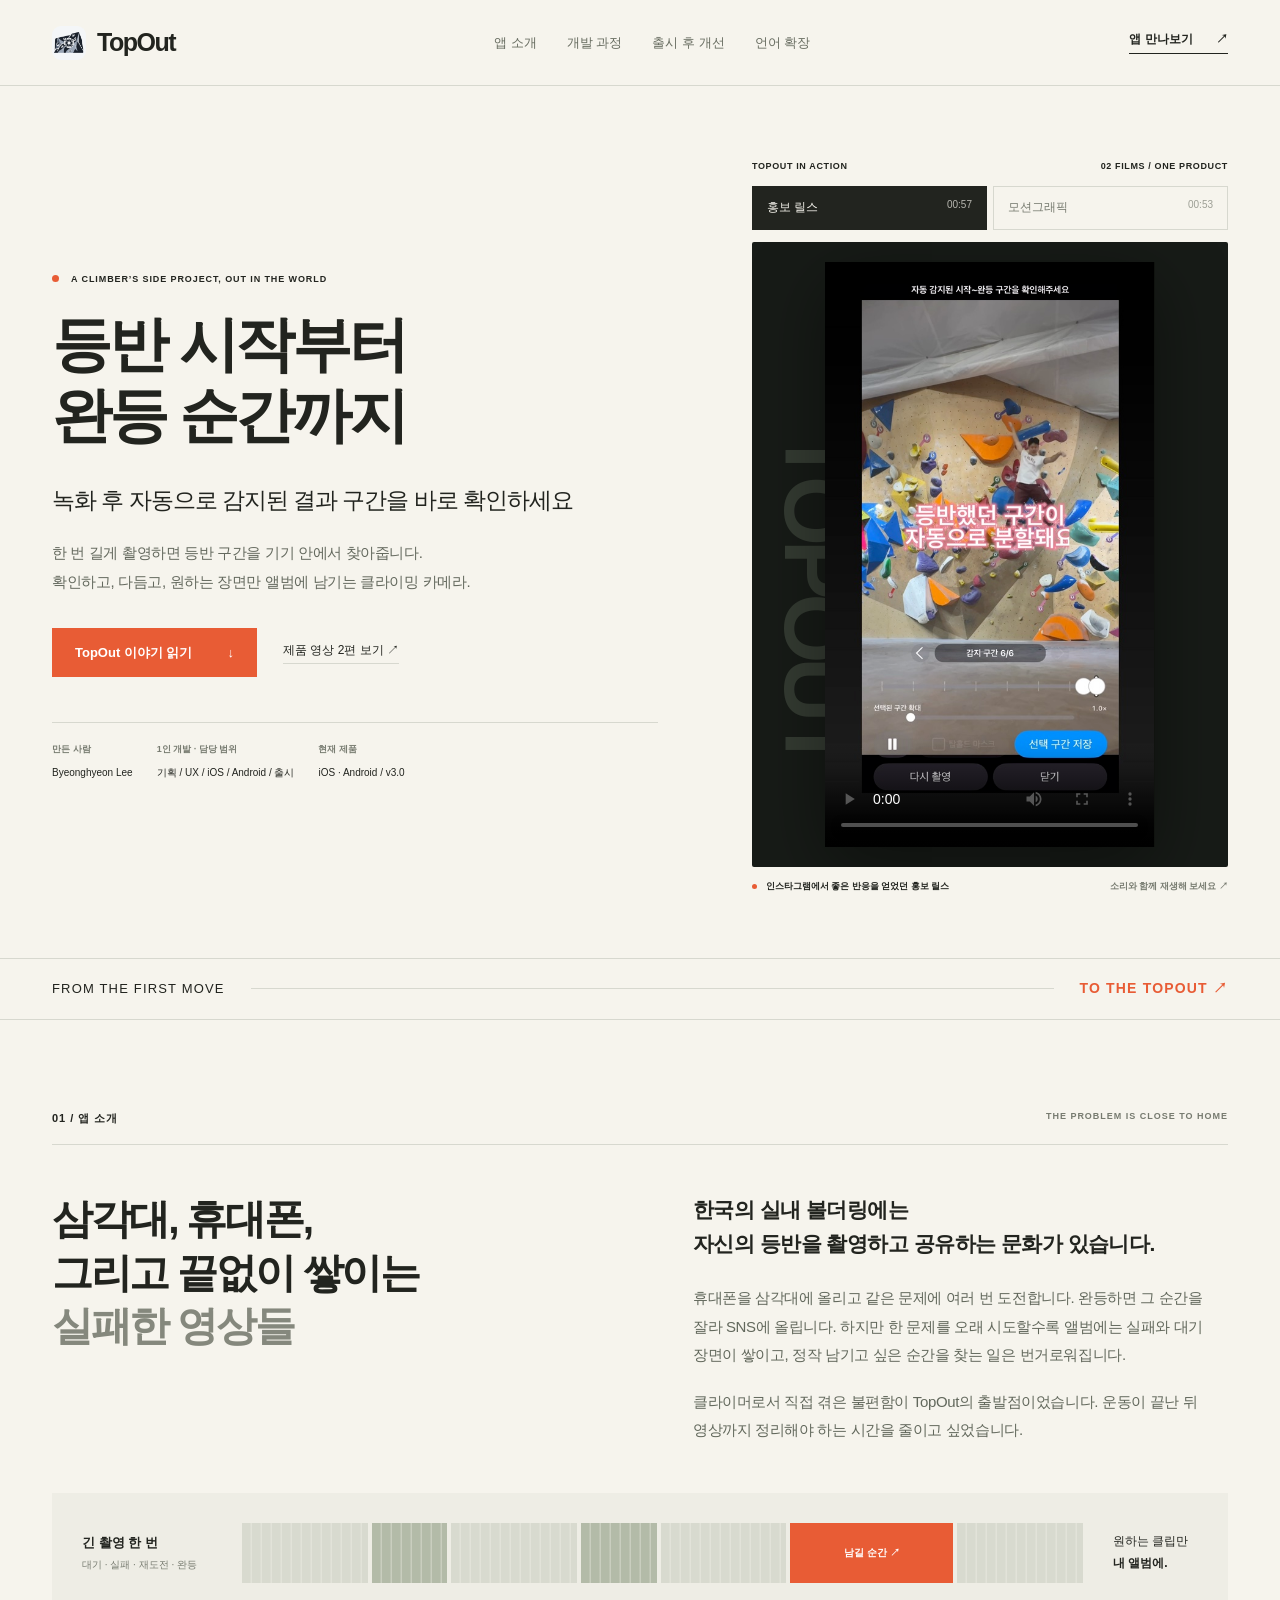
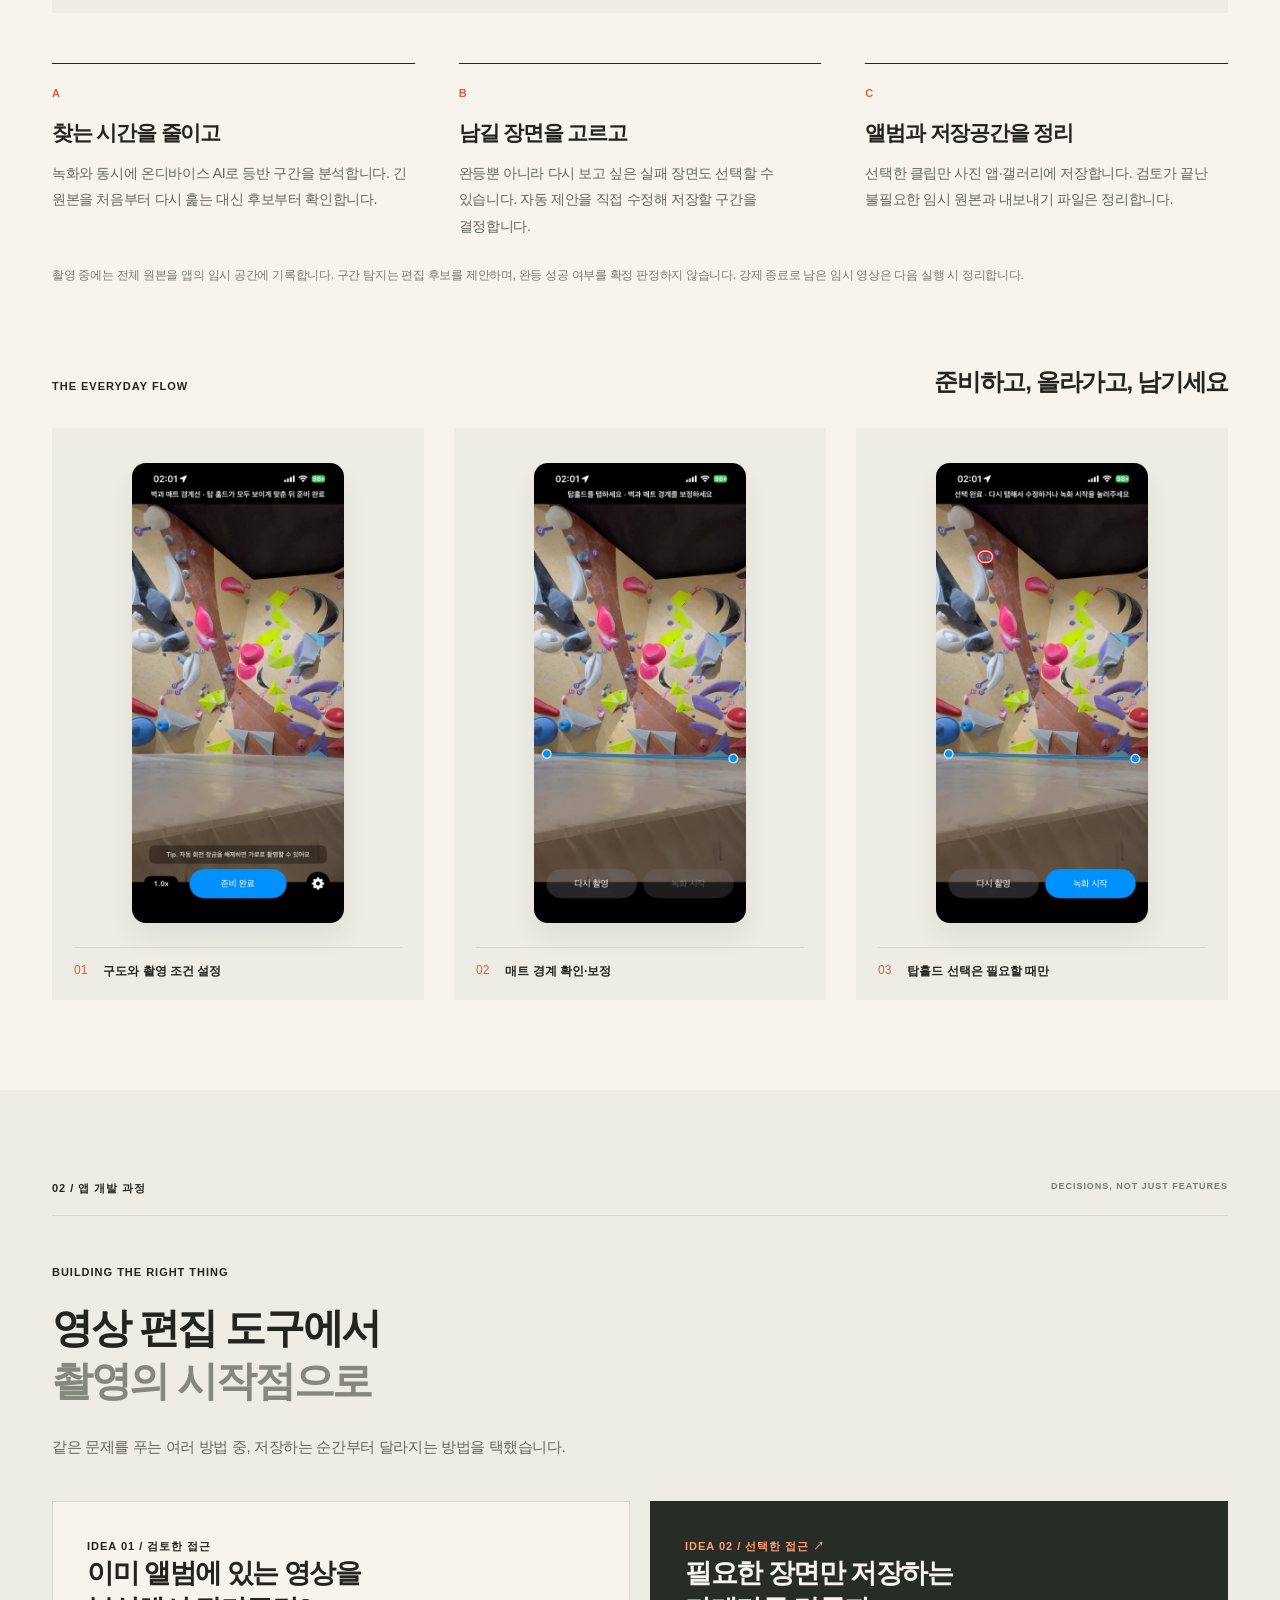
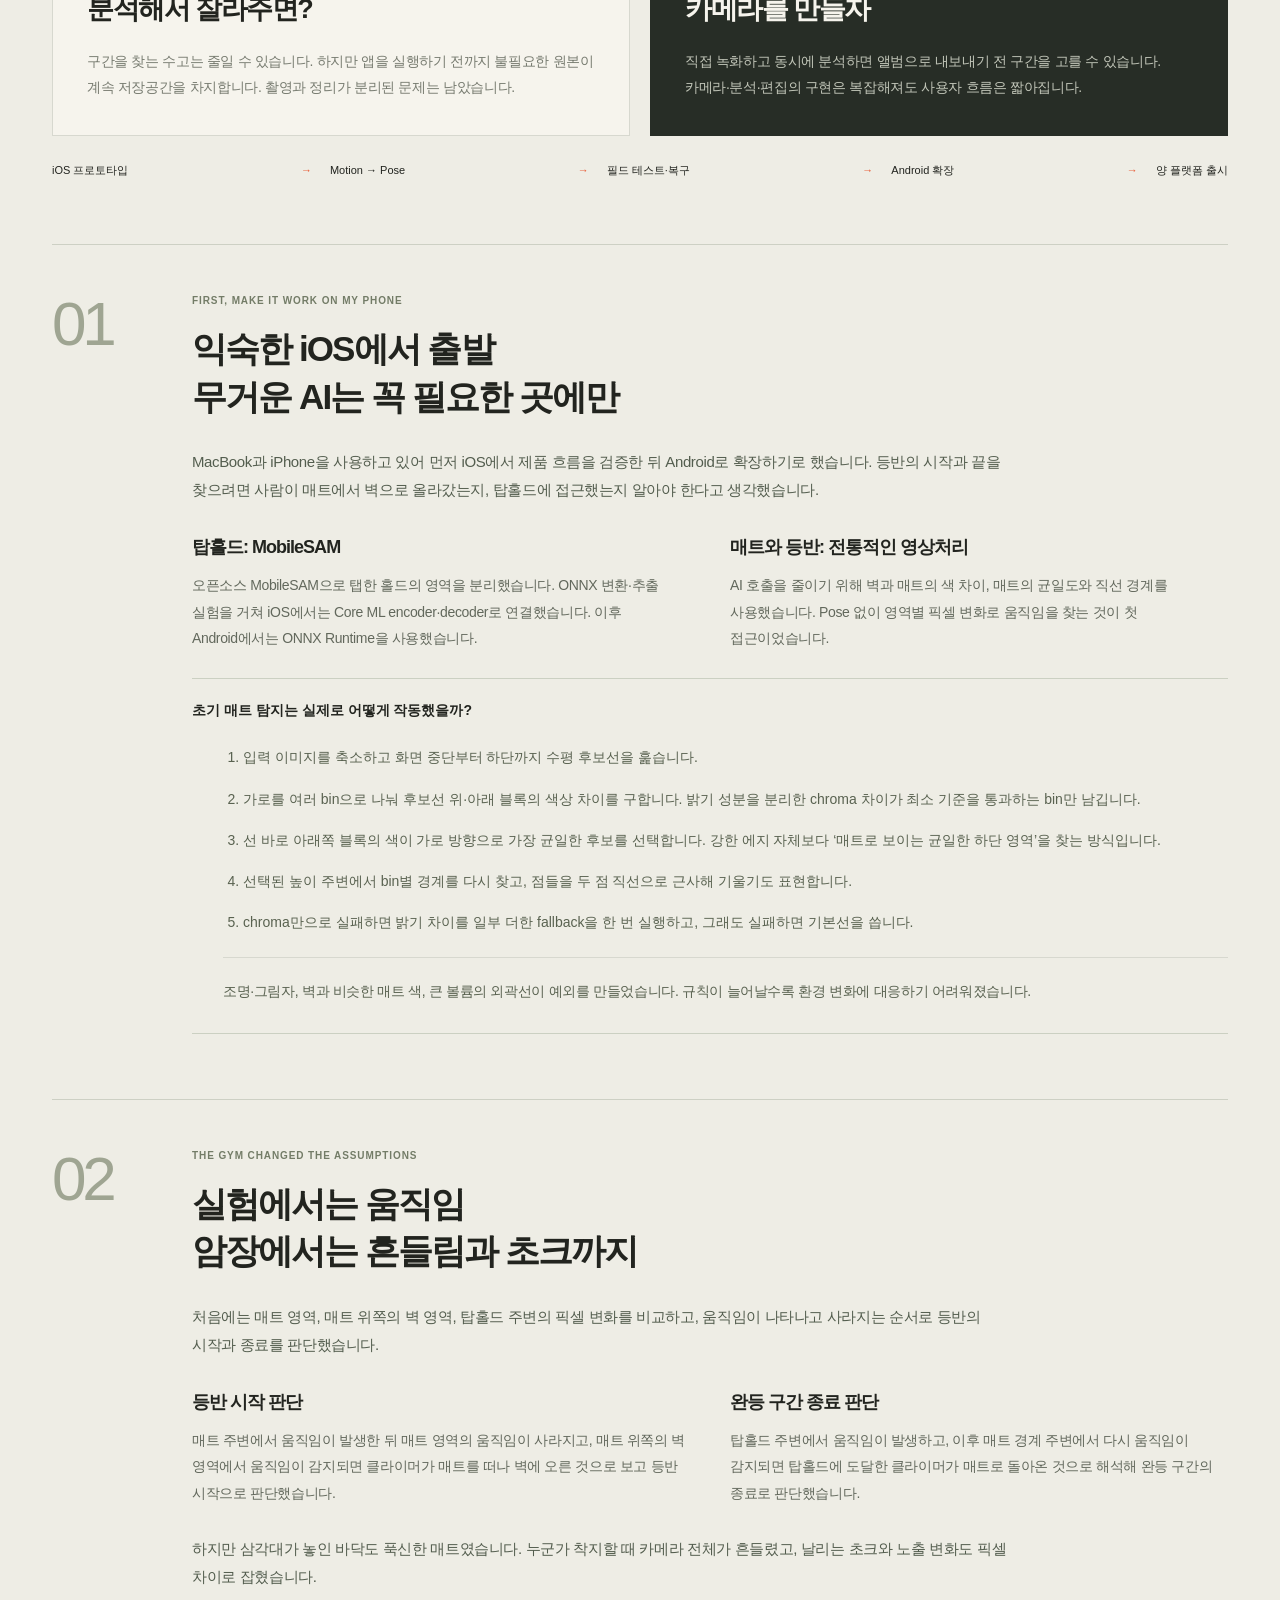
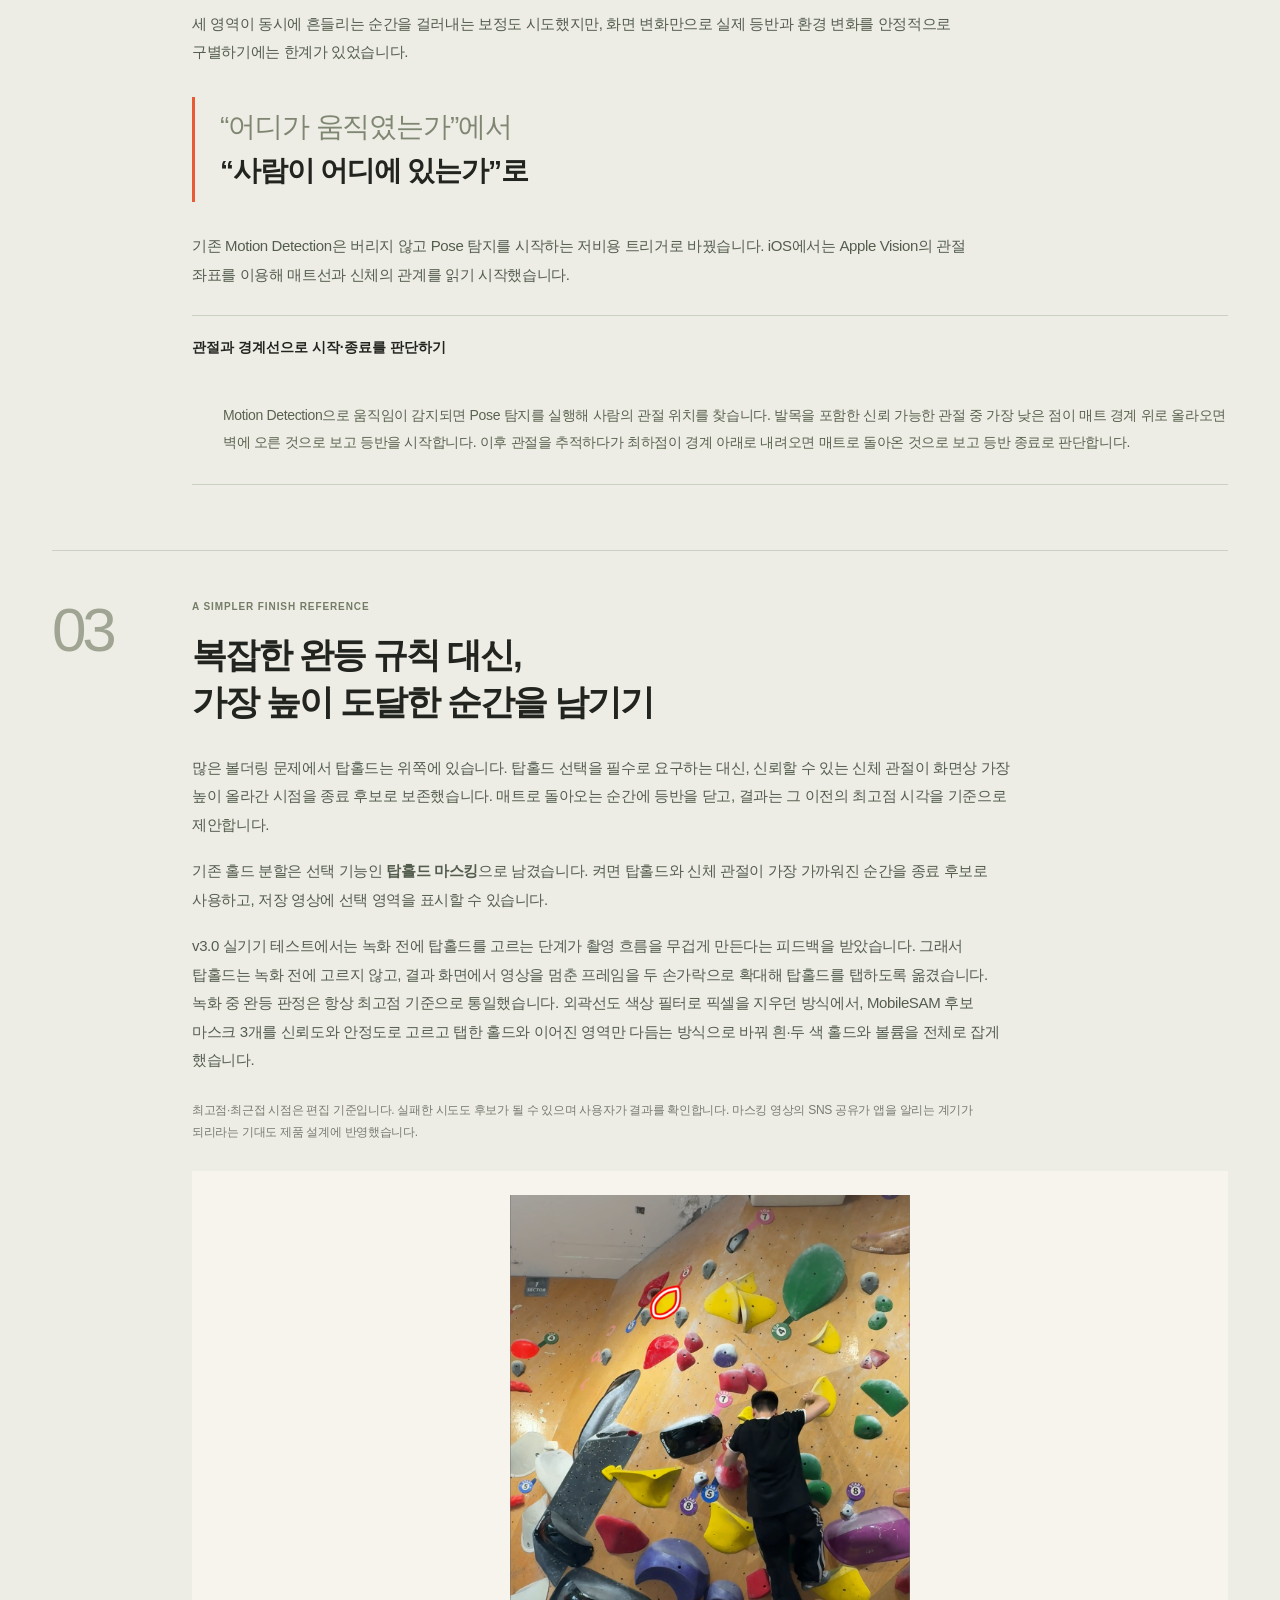
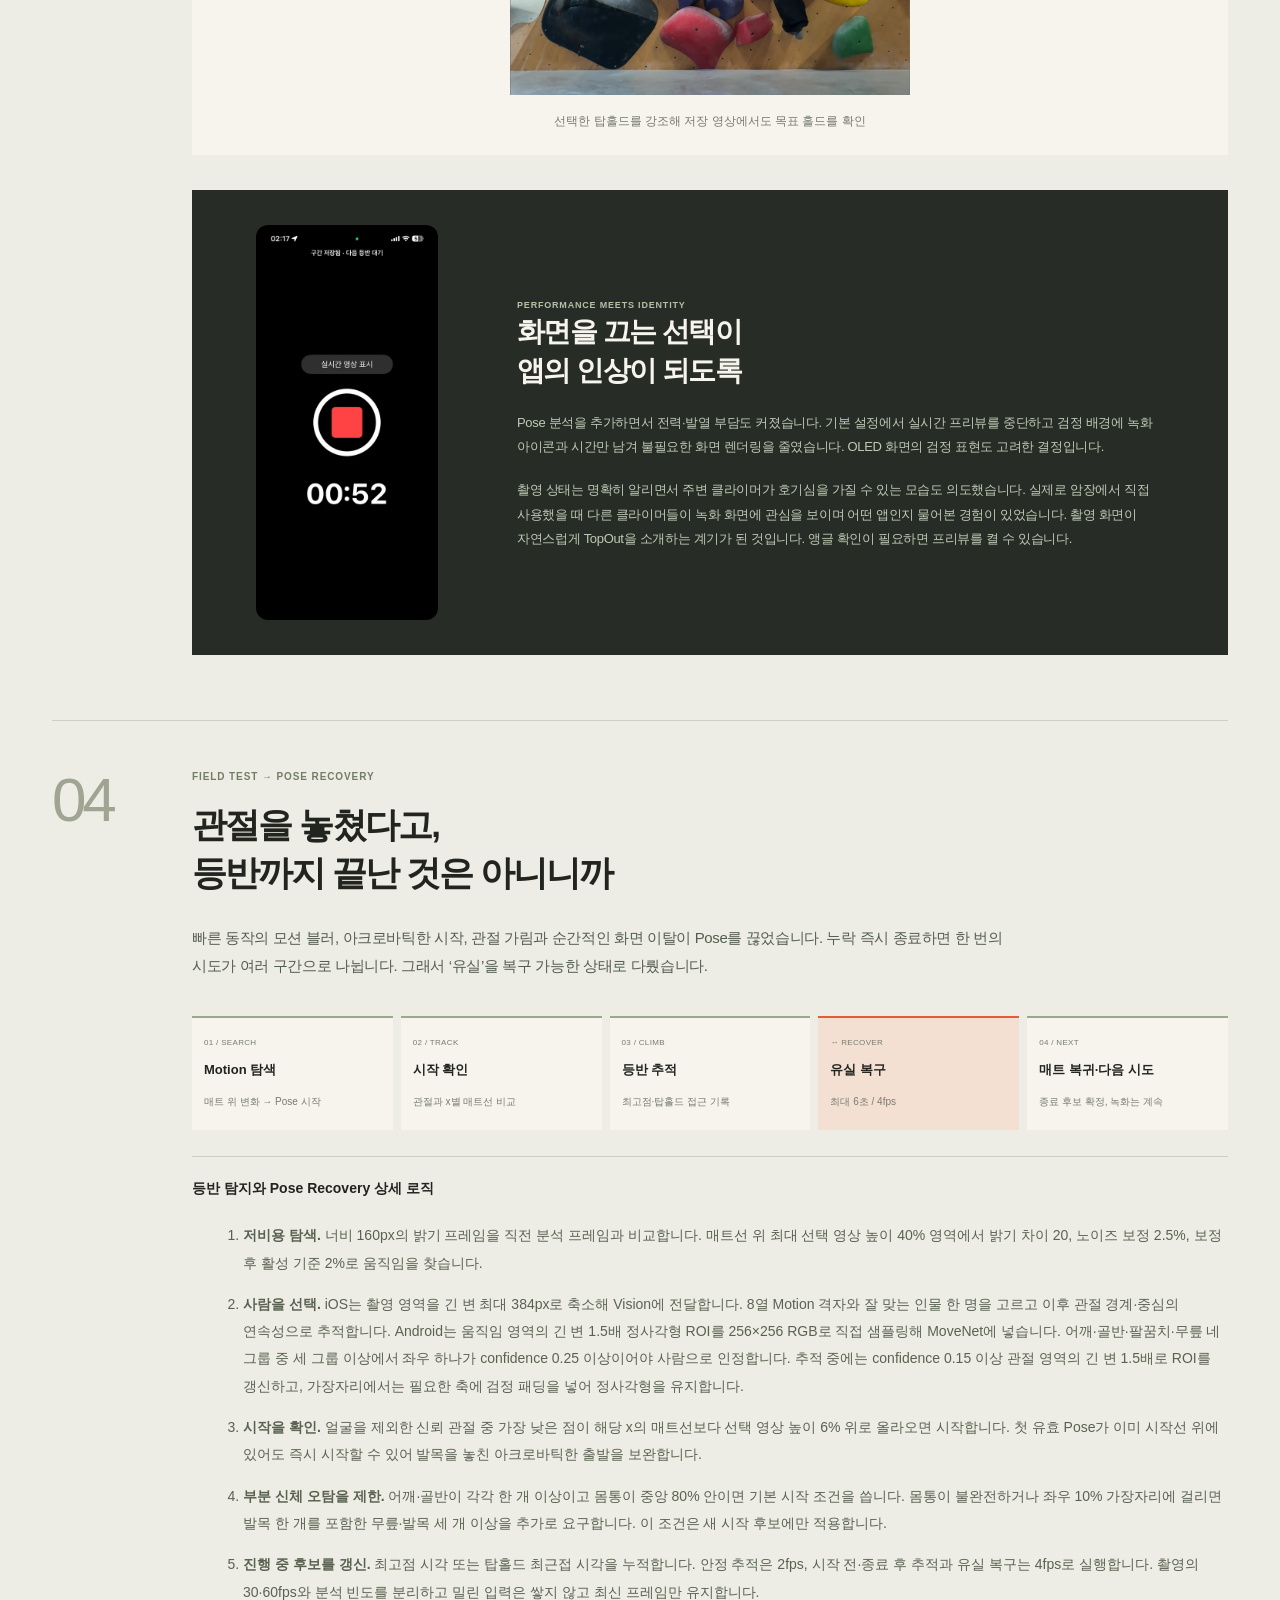
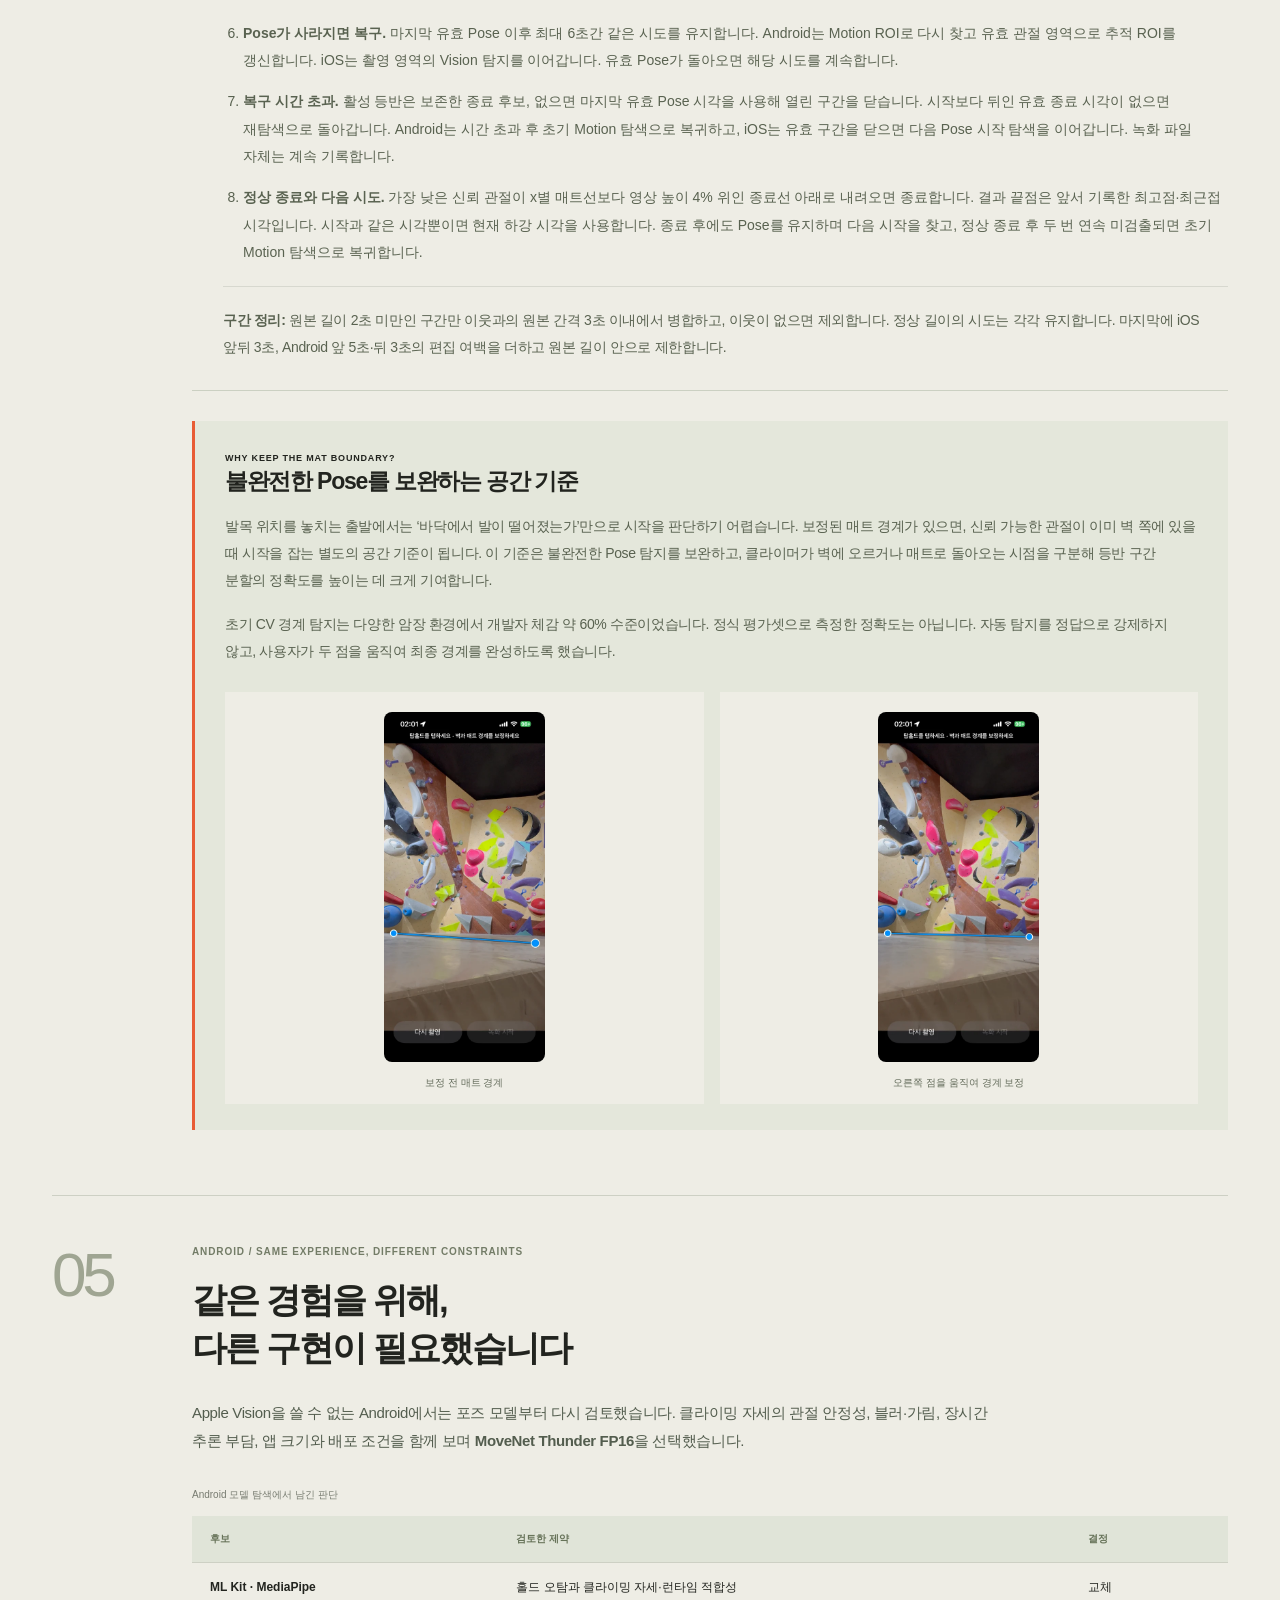
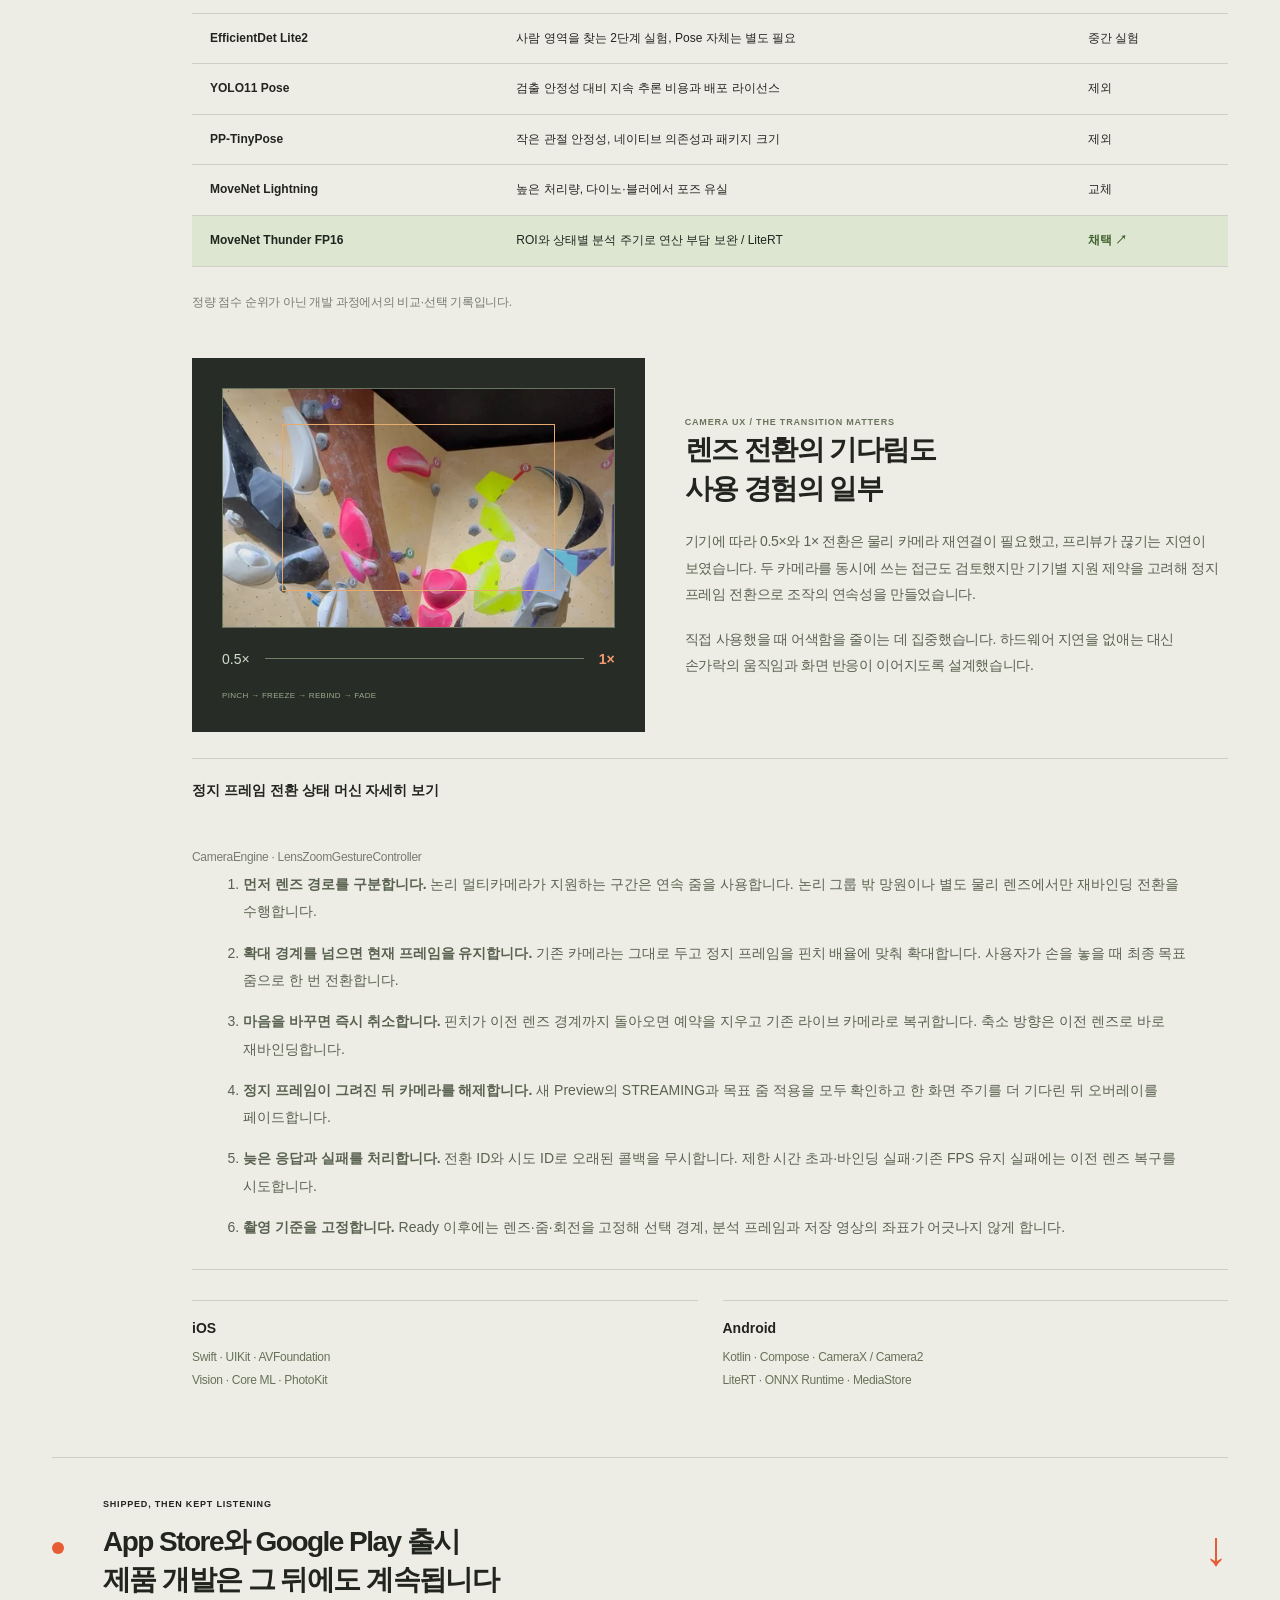
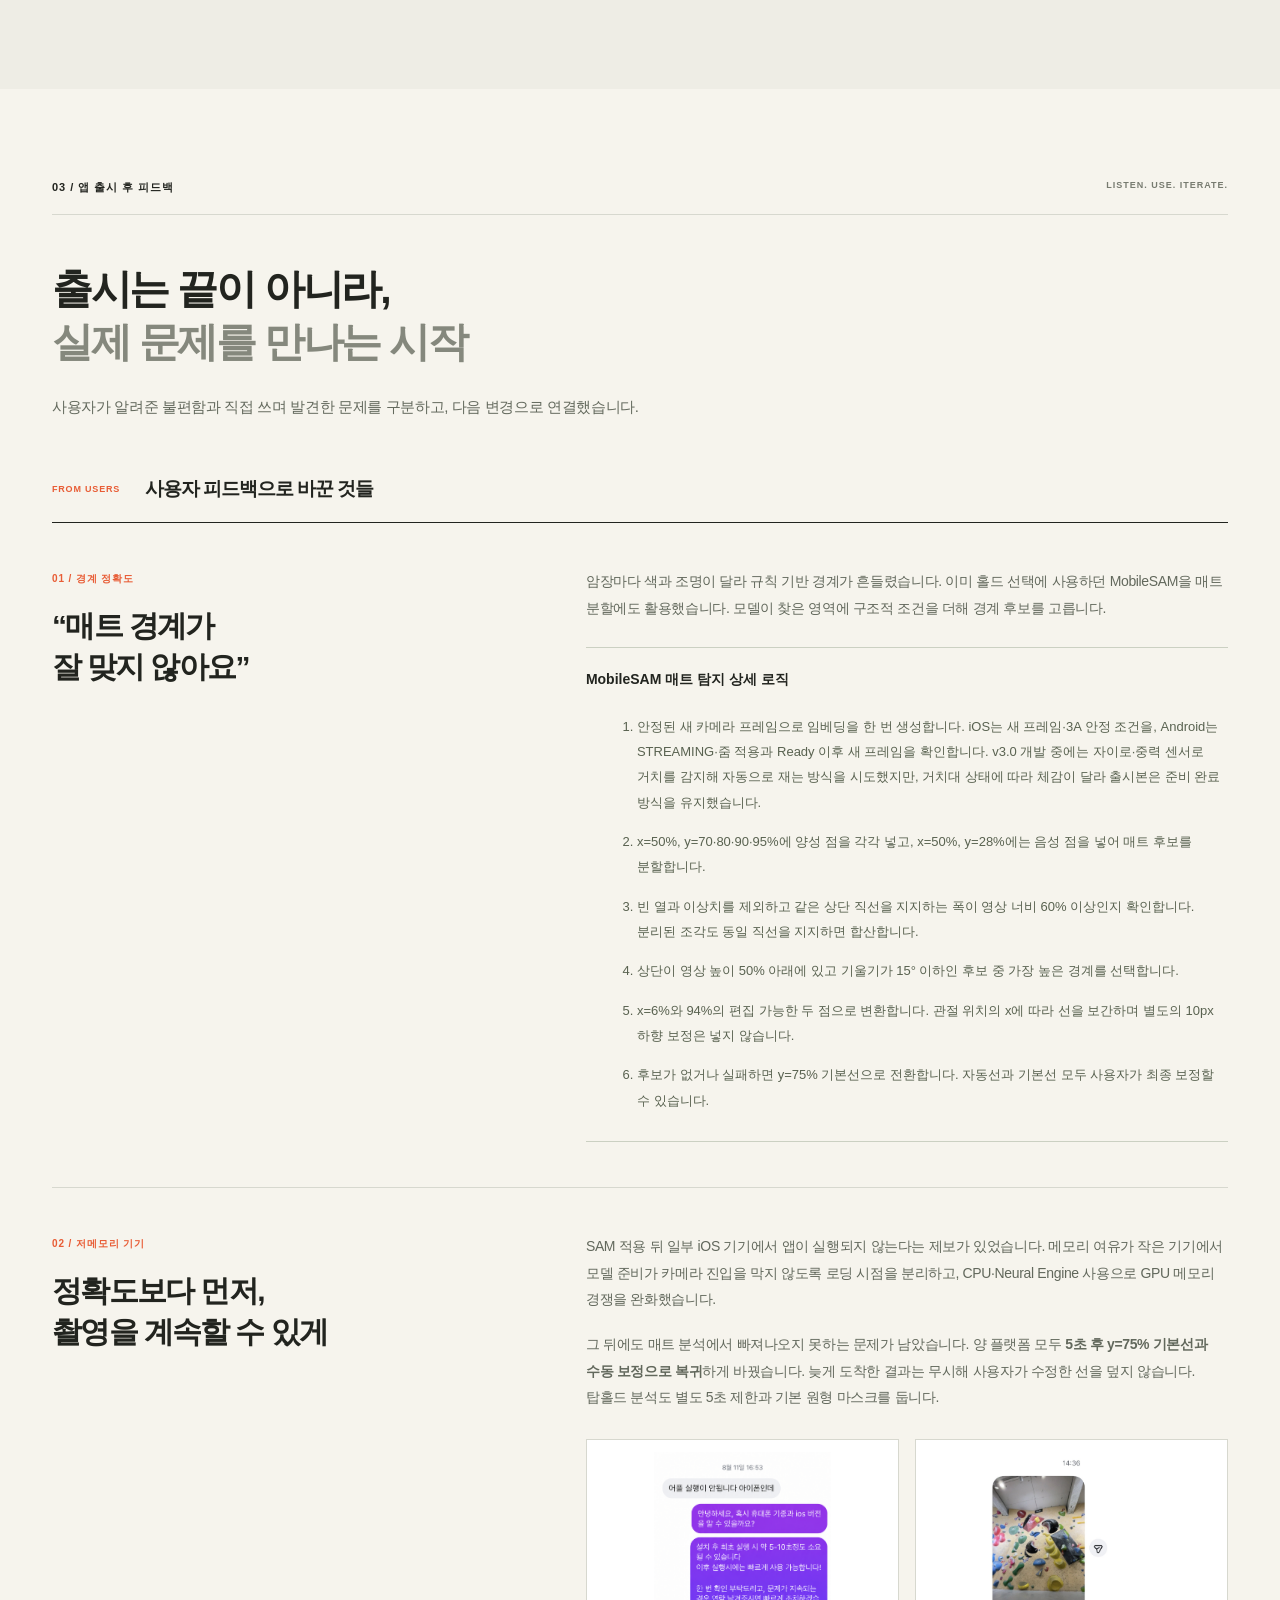
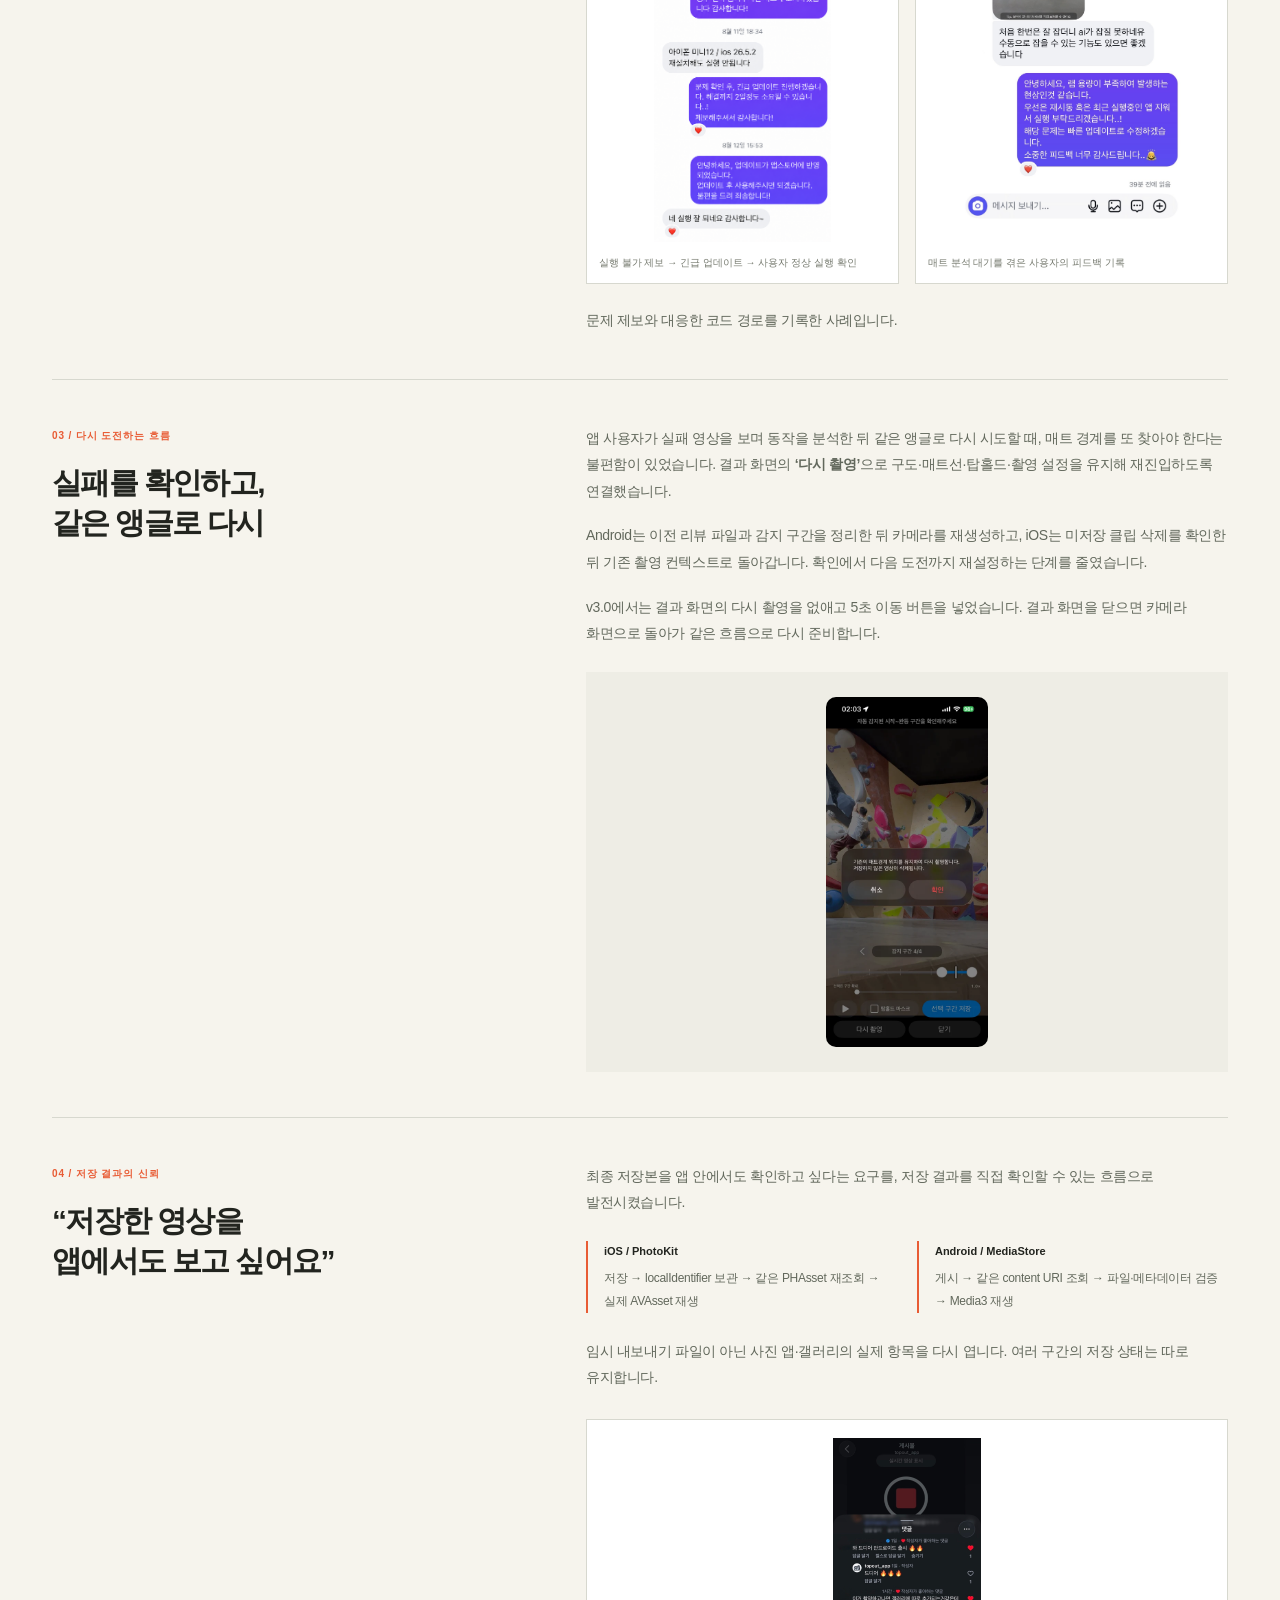
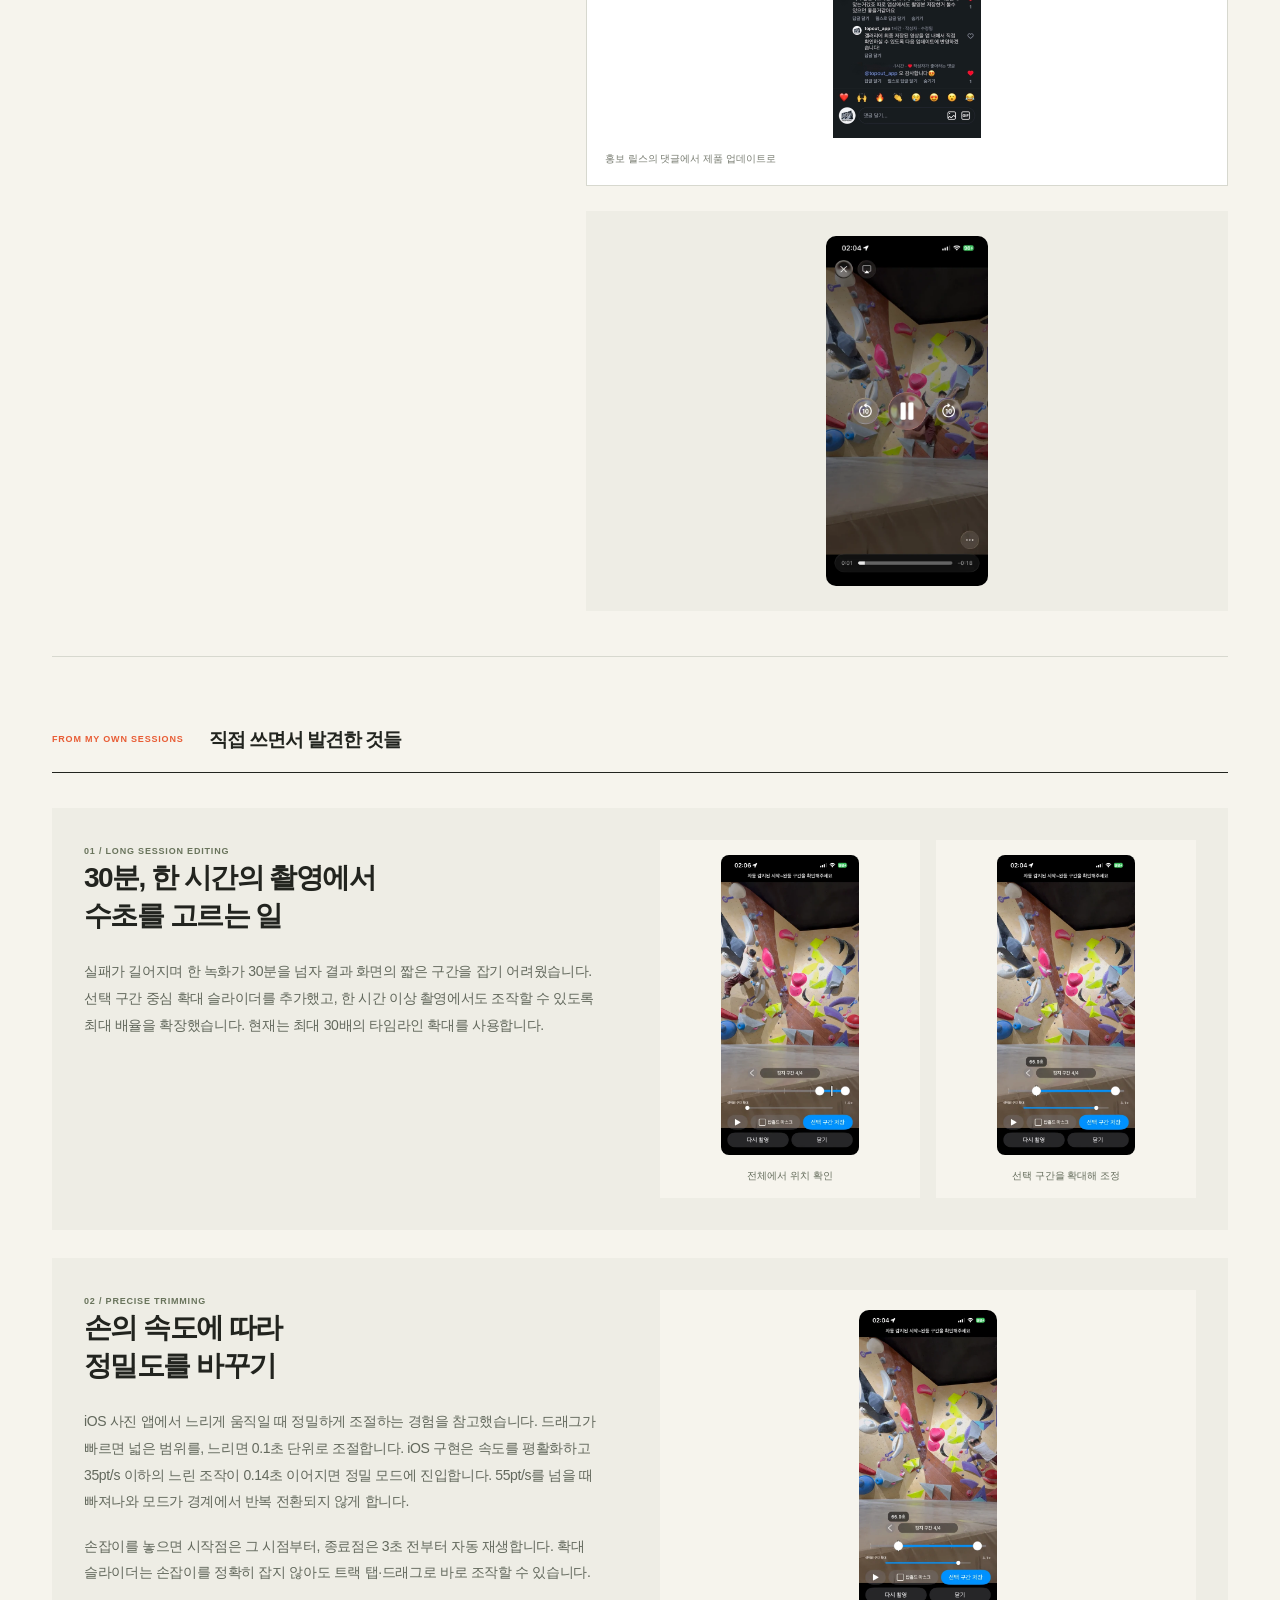
==== commit 5f490b63: "3.0: 결과 화면 탑홀드 지정·외곽선 로직 교체, 준비 완료 흐름 유지 - 녹화 시작 버튼을 빨간 아이콘 전용 버튼으로 변경, 경계 확정 1분 뒤 자동 녹화 제거 - 탑홀드는 녹" ====
--- a/portfolio/index.html
+++ b/portfolio/index.html
@@ -55,7 +55,7 @@
 </div>
 <div>
 <dt>현재 제품</dt>
-<dd>iOS · Android / v2.3</dd>
+<dd>iOS · Android / v3.0</dd>
 </div>
 </dl>
   </div>
@@ -284,6 +284,7 @@
 <h3>복잡한 완등 규칙 대신,<br>가장 높이 도달한 순간을 남기기</h3>
 <p>많은 볼더링 문제에서 탑홀드는 위쪽에 있습니다. 탑홀드 선택을 필수로 요구하는 대신, 신뢰할 수 있는 신체 관절이 화면상 가장 높이 올라간 시점을 종료 후보로 보존했습니다. 매트로 돌아오는 순간에 등반을 닫고, 결과는 그 이전의 최고점 시각을 기준으로 제안합니다.</p>
 <p>기존 홀드 분할은 선택 기능인 <strong>탑홀드 마스킹</strong>으로 남겼습니다. 켜면 탑홀드와 신체 관절이 가장 가까워진 순간을 종료 후보로 사용하고, 저장 영상에 선택 영역을 표시할 수 있습니다.</p>
+<p>v3.0 실기기 테스트에서는 녹화 전에 탑홀드를 고르는 단계가 촬영 흐름을 무겁게 만든다는 피드백을 받았습니다. 그래서 탑홀드는 녹화 전에 고르지 않고, 결과 화면에서 영상을 멈춘 프레임을 두 손가락으로 확대해 탑홀드를 탭하도록 옮겼습니다. 녹화 중 완등 판정은 항상 최고점 기준으로 통일했습니다. 외곽선도 색상 필터로 픽셀을 지우던 방식에서, MobileSAM 후보 마스크 3개를 신뢰도와 안정도로 고르고 탭한 홀드와 이어진 영역만 다듬는 방식으로 바꿔 흰·두 색 홀드와 볼륨을 전체로 잡게 했습니다.</p>
 <p class="note">최고점·최근접 시점은 편집 기준입니다. 실패한 시도도 후보가 될 수 있으며 사용자가 결과를 확인합니다. 마스킹 영상의 SNS 공유가 앱을 알리는 계기가 되리라는 기대도 제품 설계에 반영했습니다.</p>
 <figure class="top-hold-example">
 <div class="top-hold-crop">
@@ -521,7 +522,7 @@
 <h4 id="sam-mat-title" class="technical-heading">MobileSAM 매트 탐지 상세 로직</h4>
 <div class="details-body">
 <ol>
-<li>안정된 새 카메라 프레임으로 임베딩을 한 번 생성합니다. iOS는 새 프레임·3A 안정 조건을, Android는 STREAMING·줌 적용과 Ready 이후 새 프레임을 확인합니다.</li>
+<li>안정된 새 카메라 프레임으로 임베딩을 한 번 생성합니다. iOS는 새 프레임·3A 안정 조건을, Android는 STREAMING·줌 적용과 Ready 이후 새 프레임을 확인합니다. v3.0 개발 중에는 자이로·중력 센서로 거치를 감지해 자동으로 재는 방식을 시도했지만, 거치대 상태에 따라 체감이 달라 출시본은 준비 완료 방식을 유지했습니다.</li>
 <li>x=50%, y=70·80·90·95%에 양성 점을 각각 넣고, x=50%, y=28%에는 음성 점을 넣어 매트 후보를 분할합니다.</li>
 <li>빈 열과 이상치를 제외하고 같은 상단 직선을 지지하는 폭이 영상 너비 60% 이상인지 확인합니다. 분리된 조각도 동일 직선을 지지하면 합산합니다.</li>
 <li>상단이 영상 높이 50% 아래에 있고 기울기가 15° 이하인 후보 중 가장 높은 경계를 선택합니다.</li>
@@ -561,6 +562,7 @@
 <div class="feedback-content">
 <p>앱 사용자가 실패 영상을 보며 동작을 분석한 뒤 같은 앵글로 다시 시도할 때, 매트 경계를 또 찾아야 한다는 불편함이 있었습니다. 결과 화면의 <strong>‘다시 촬영’</strong>으로 구도·매트선·탑홀드·촬영 설정을 유지해 재진입하도록 연결했습니다.</p>
 <p>Android는 이전 리뷰 파일과 감지 구간을 정리한 뒤 카메라를 재생성하고, iOS는 미저장 클립 삭제를 확인한 뒤 기존 촬영 컨텍스트로 돌아갑니다. 확인에서 다음 도전까지 재설정하는 단계를 줄였습니다.</p>
+<p>v3.0에서는 결과 화면의 다시 촬영을 없애고 5초 이동 버튼을 넣었습니다. 결과 화면을 닫으면 카메라 화면으로 돌아가 같은 흐름으로 다시 준비합니다.</p>
 <figure class="single-phone">
 <img src="assets/after-examine.webp" alt="리뷰 화면에서 다시 촬영으로 돌아가기 전 미저장 클립 삭제를 확인하는 화면" loading="lazy">
 </figure>
@@ -642,6 +644,7 @@
 <p>자동 구간 탐지는 매트 분석 완료부터, 탑홀드 마스킹을 쓰면 탑홀드 선택 완료부터 1분을 셉니다. 탑홀드를 다시 고르면 시간을 다시 시작합니다. 기존 안내를 유지하고 시작 직전 5초에만 예고합니다. 재촬영·백그라운드 이동 시 예약을 취소하며 선택 화면 복귀 후 다시 1분을 기다립니다.</p>
 </div>
 </div>
+<p>v3.0 실기기 테스트 피드백에 따라 이 자동 시작은 없앴습니다. 녹화는 다시 사용자가 빨간 녹화 버튼을 눌렀을 때만 시작합니다.</p>
 </div>
 <div class="auto-visual">
 <div class="countdown-visual" aria-hidden="true">
@@ -727,7 +730,7 @@
 </div>
 <div>
 <span>CURRENT PRODUCT</span>
-<p>v2.3 · iOS build 21 / Android versionCode 21<br>iOS 16.0+ · Android 8.0+</p>
+<p>v3.0 · iOS build 23 / Android versionCode 23<br>iOS 16.0+ · Android 8.0+</p>
 </div>
 </div>
 </section>
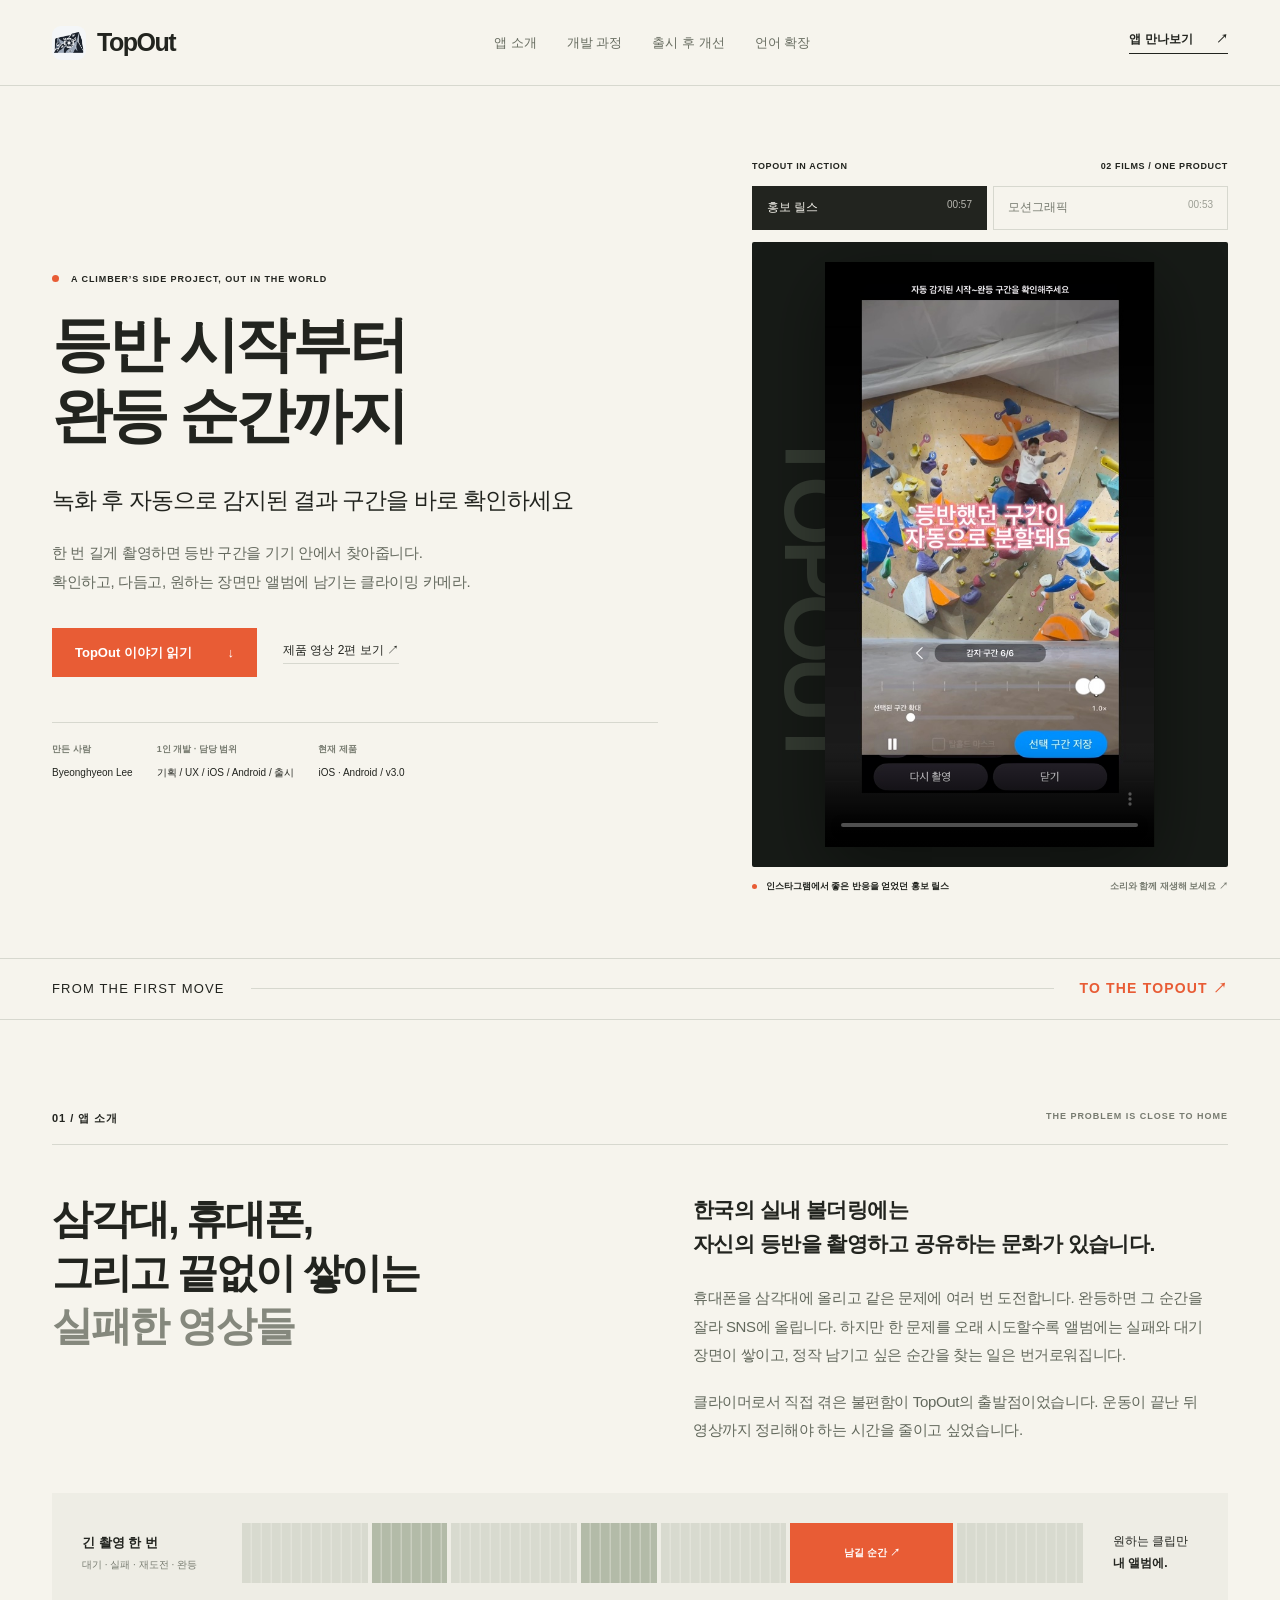
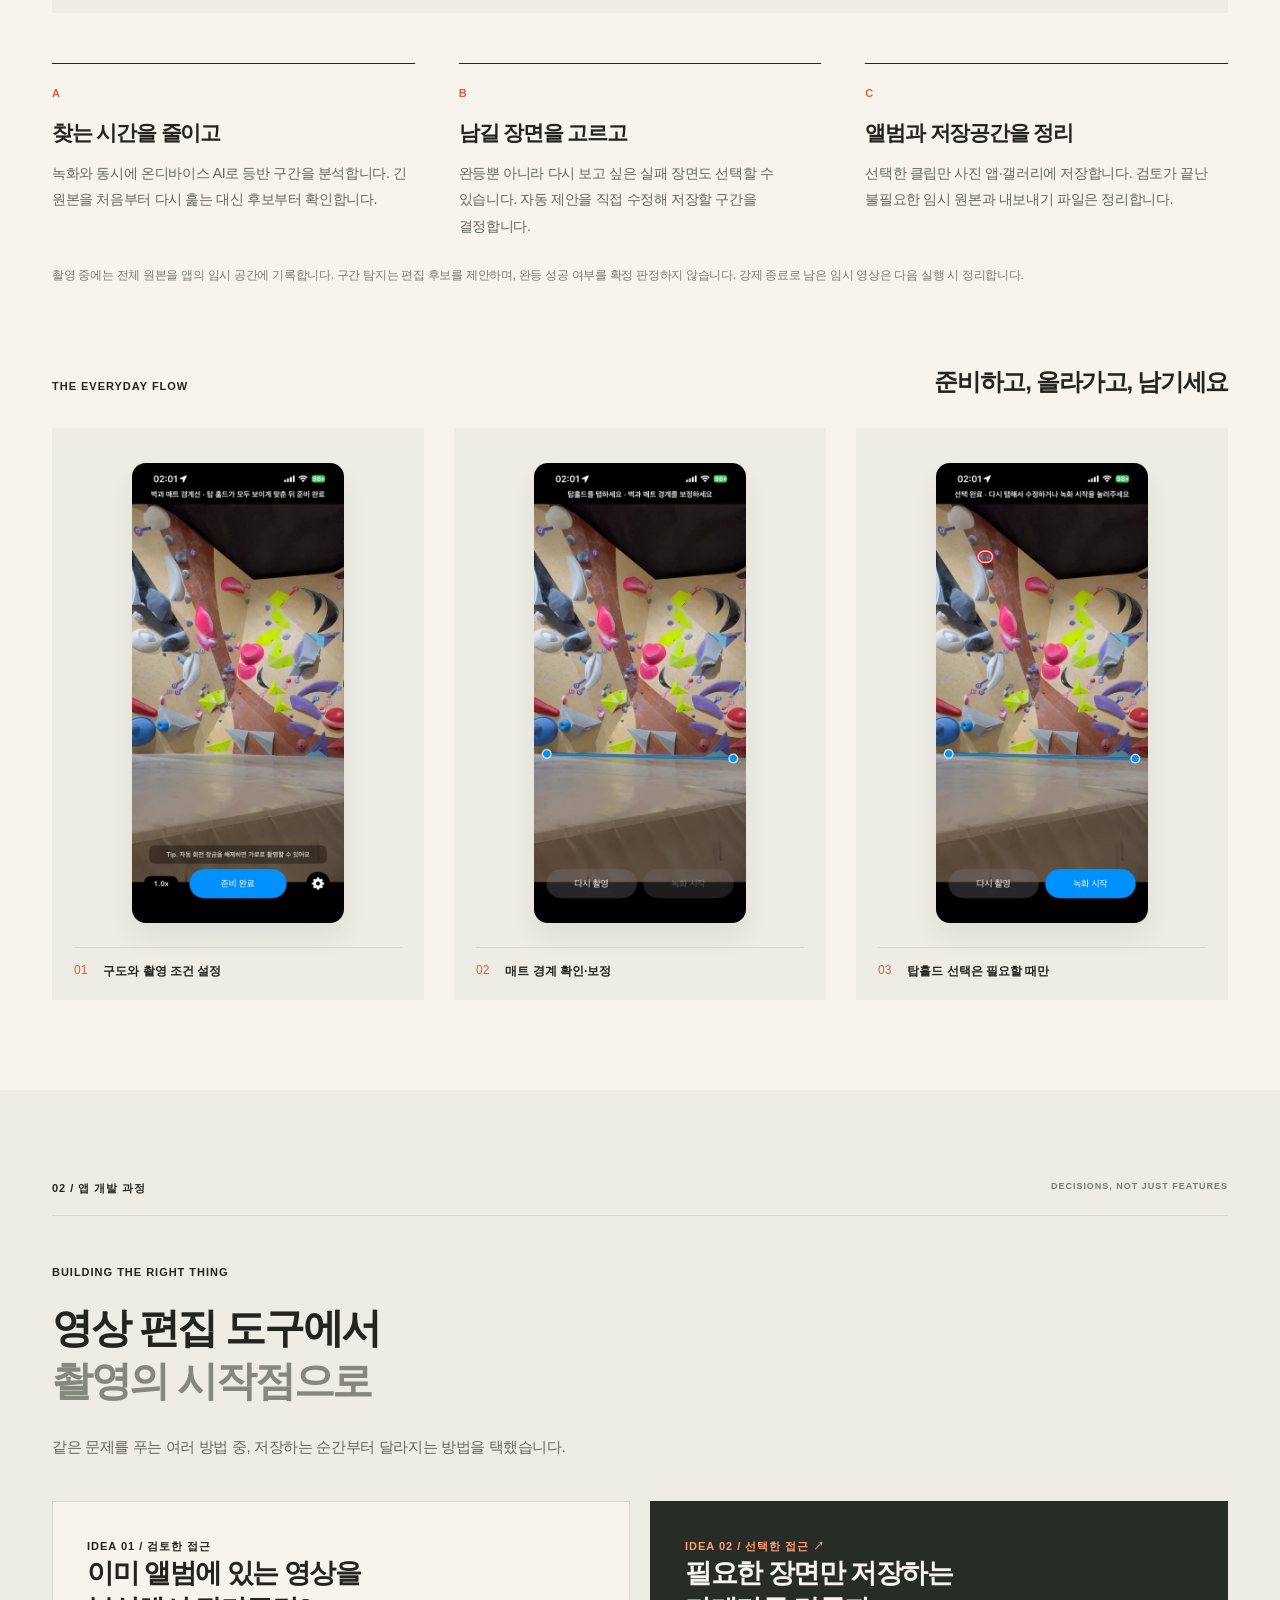
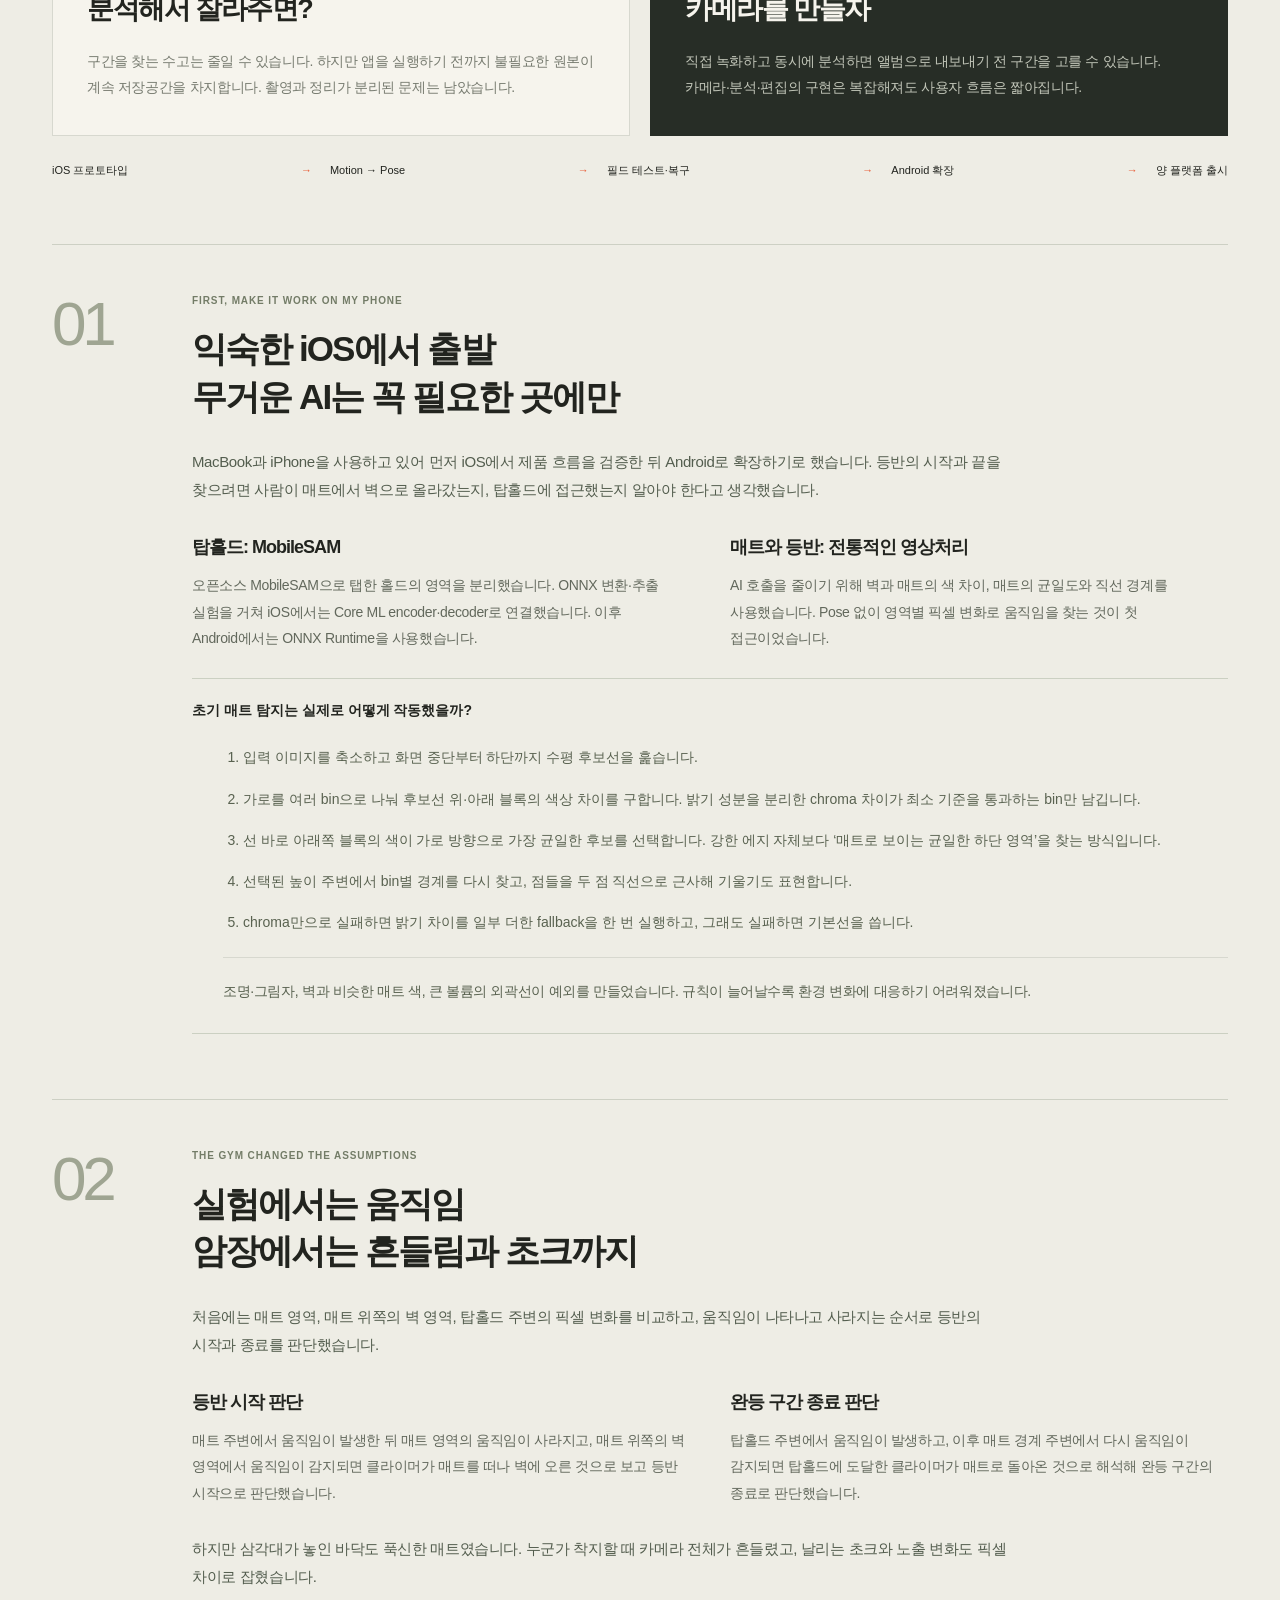
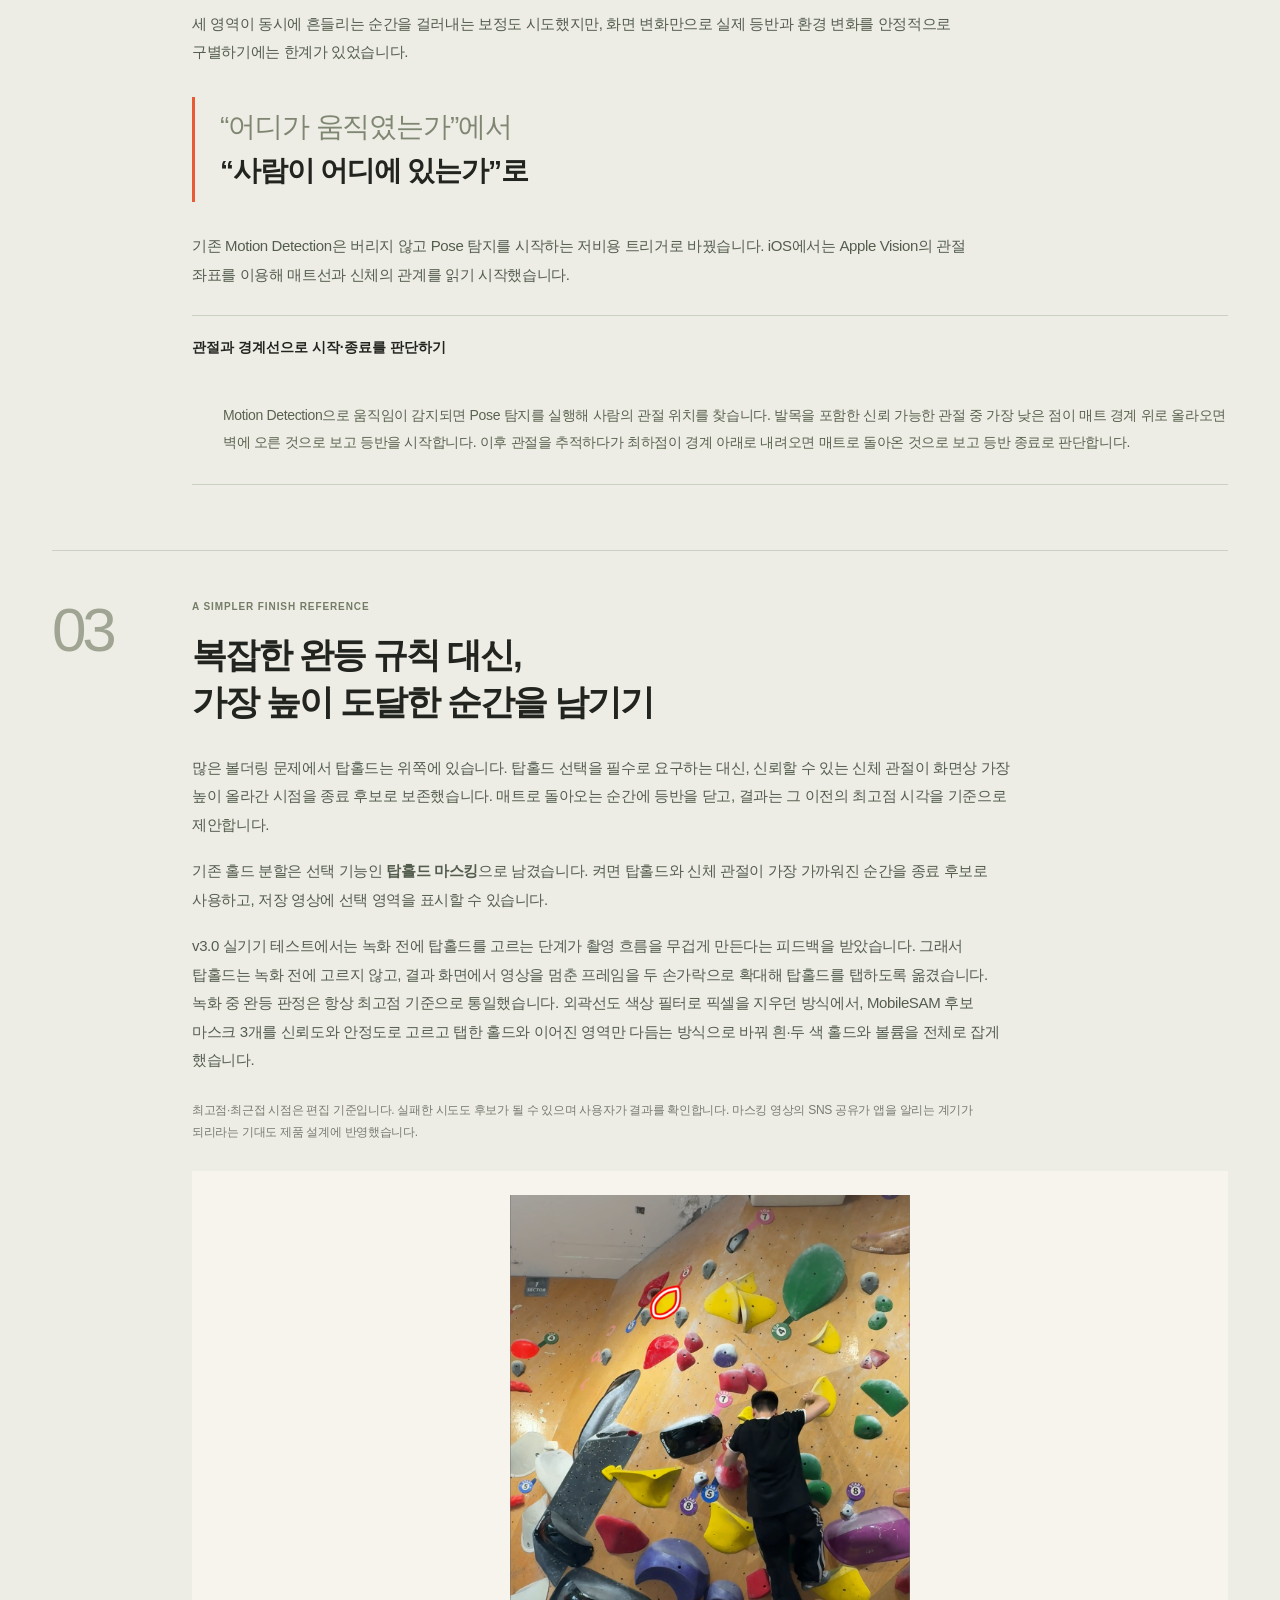
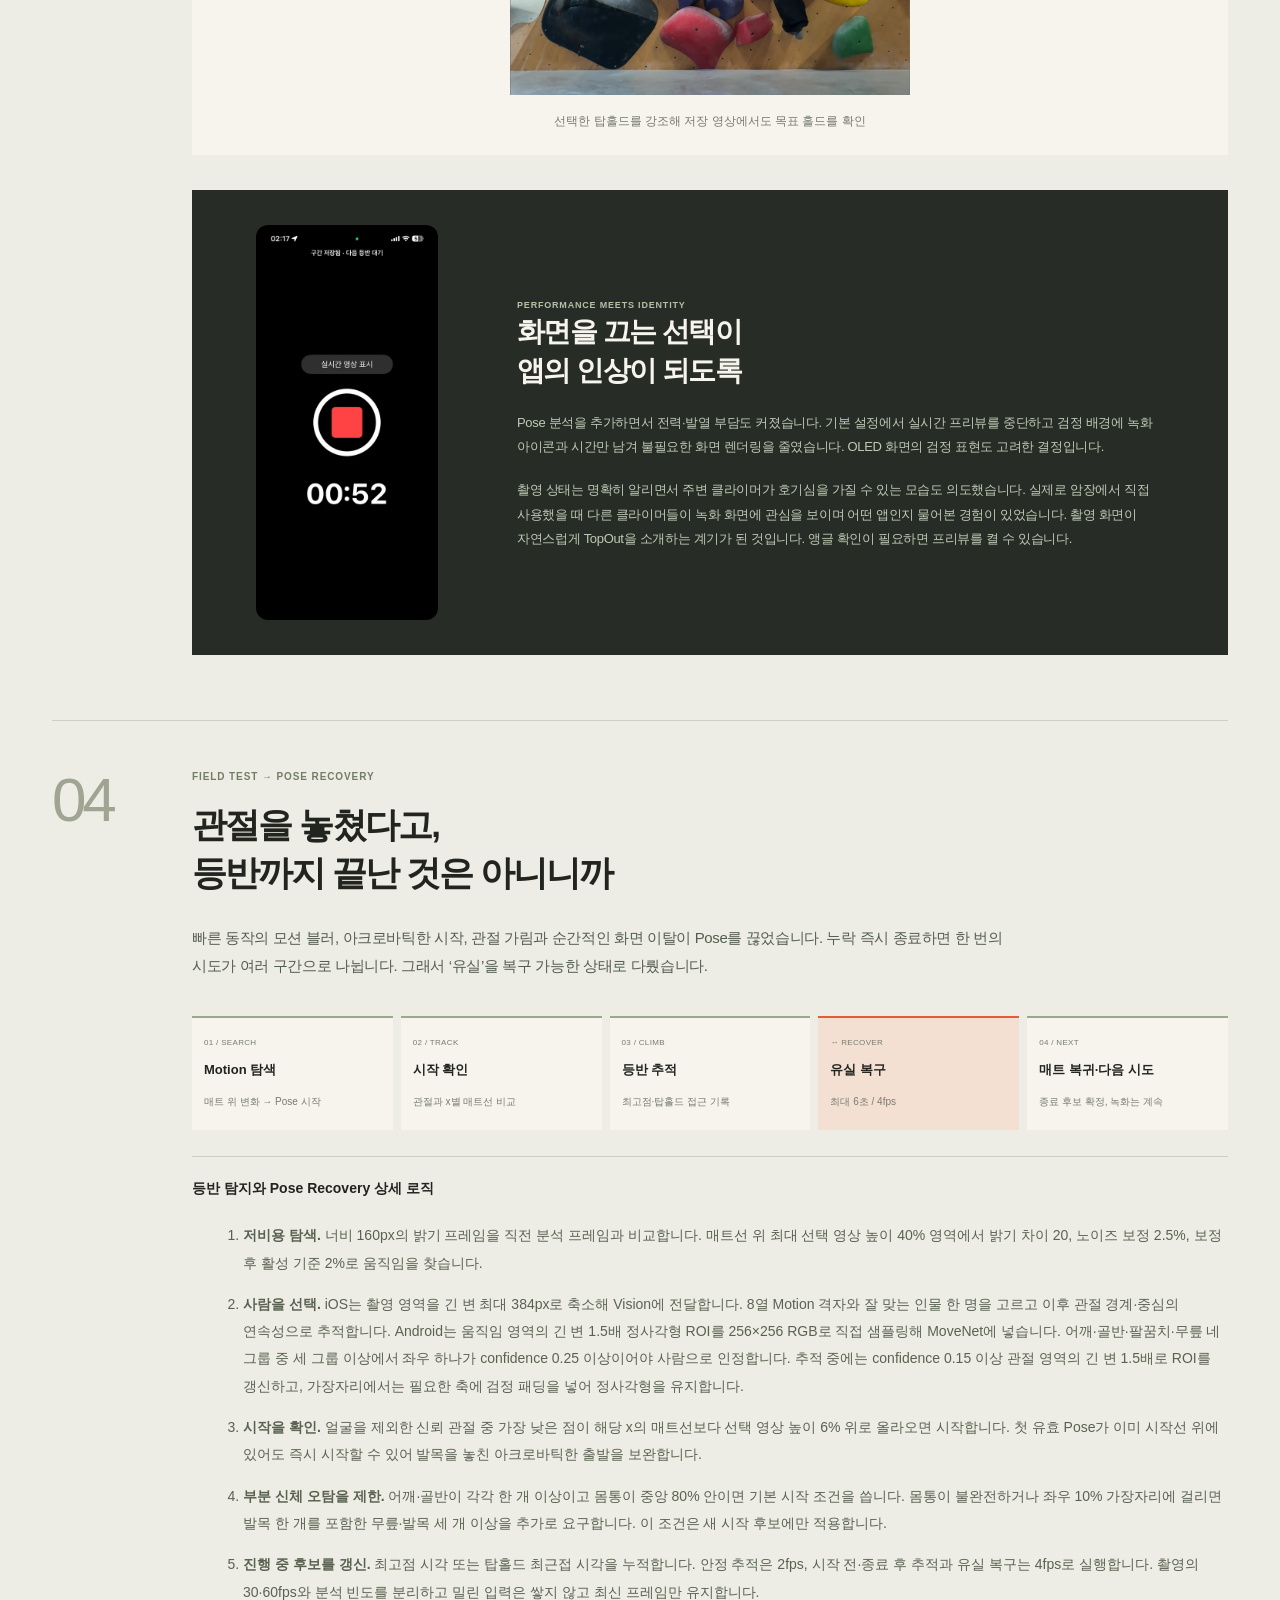
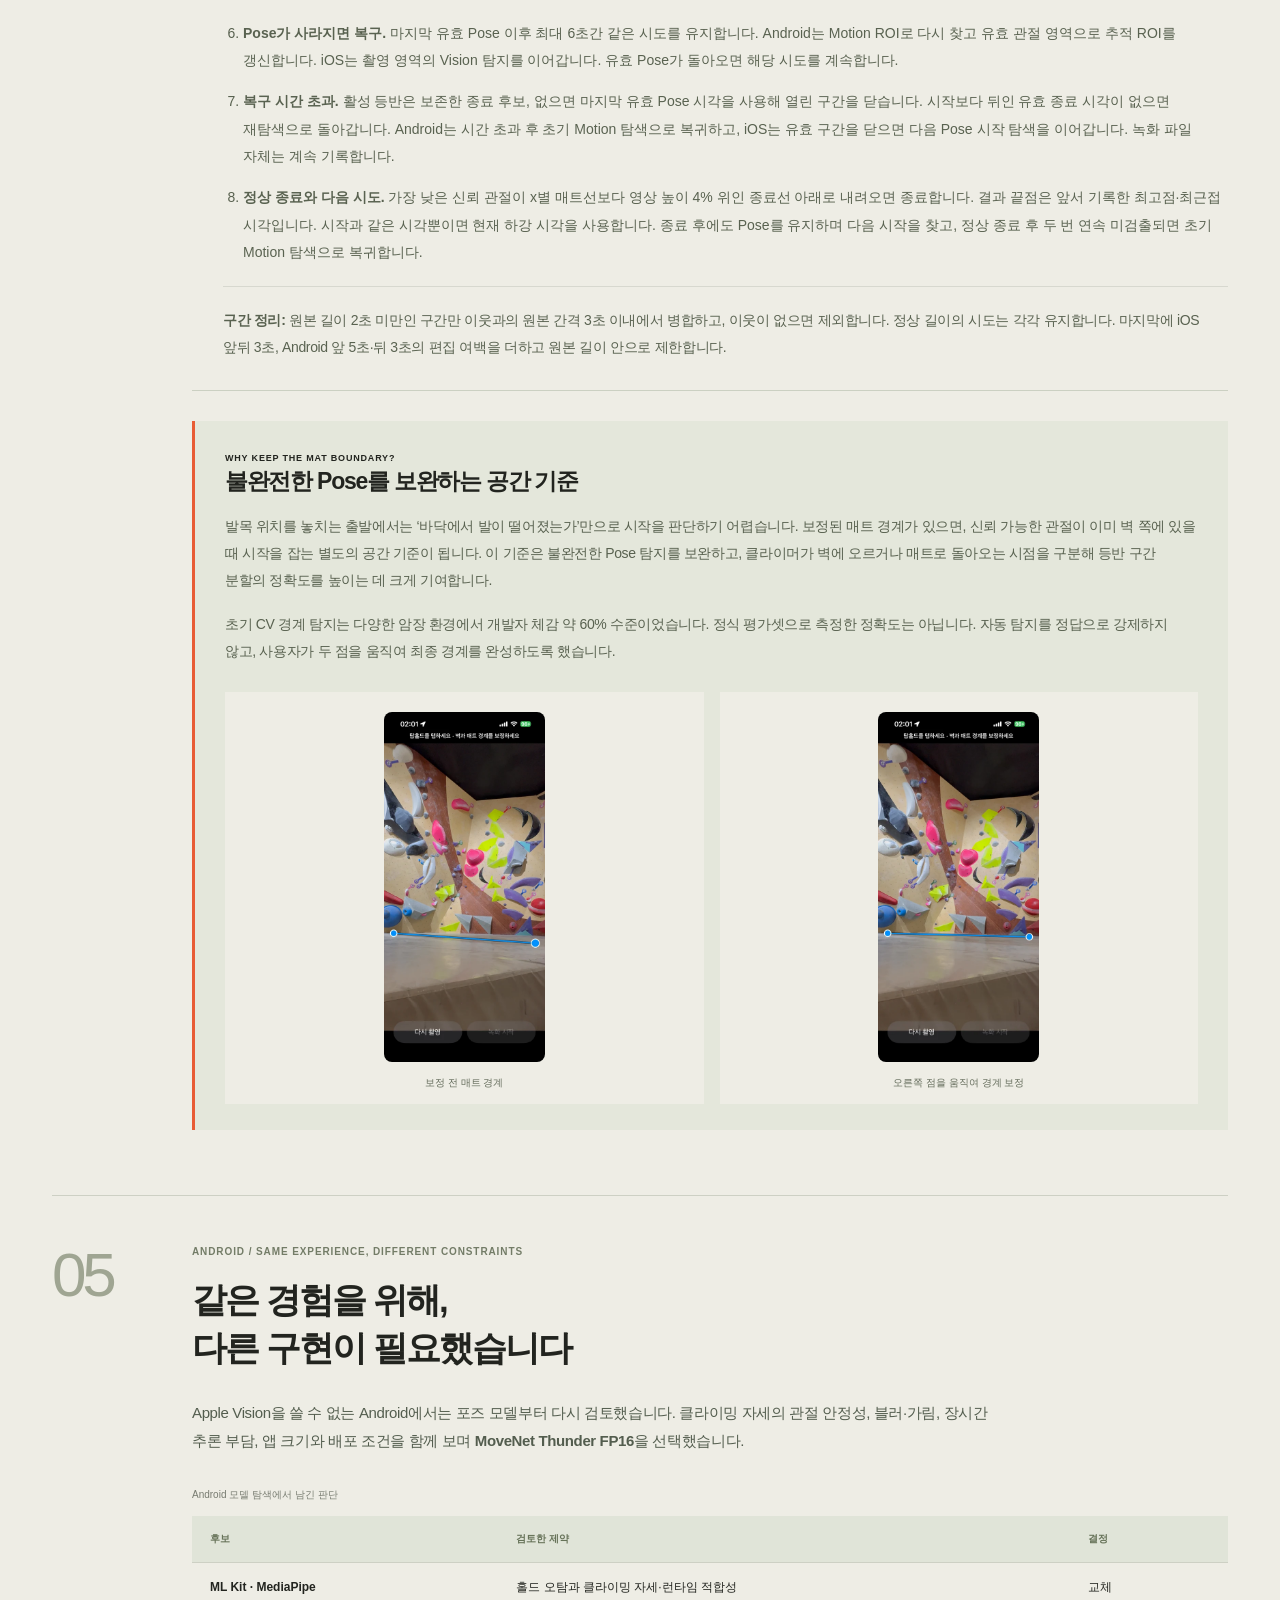
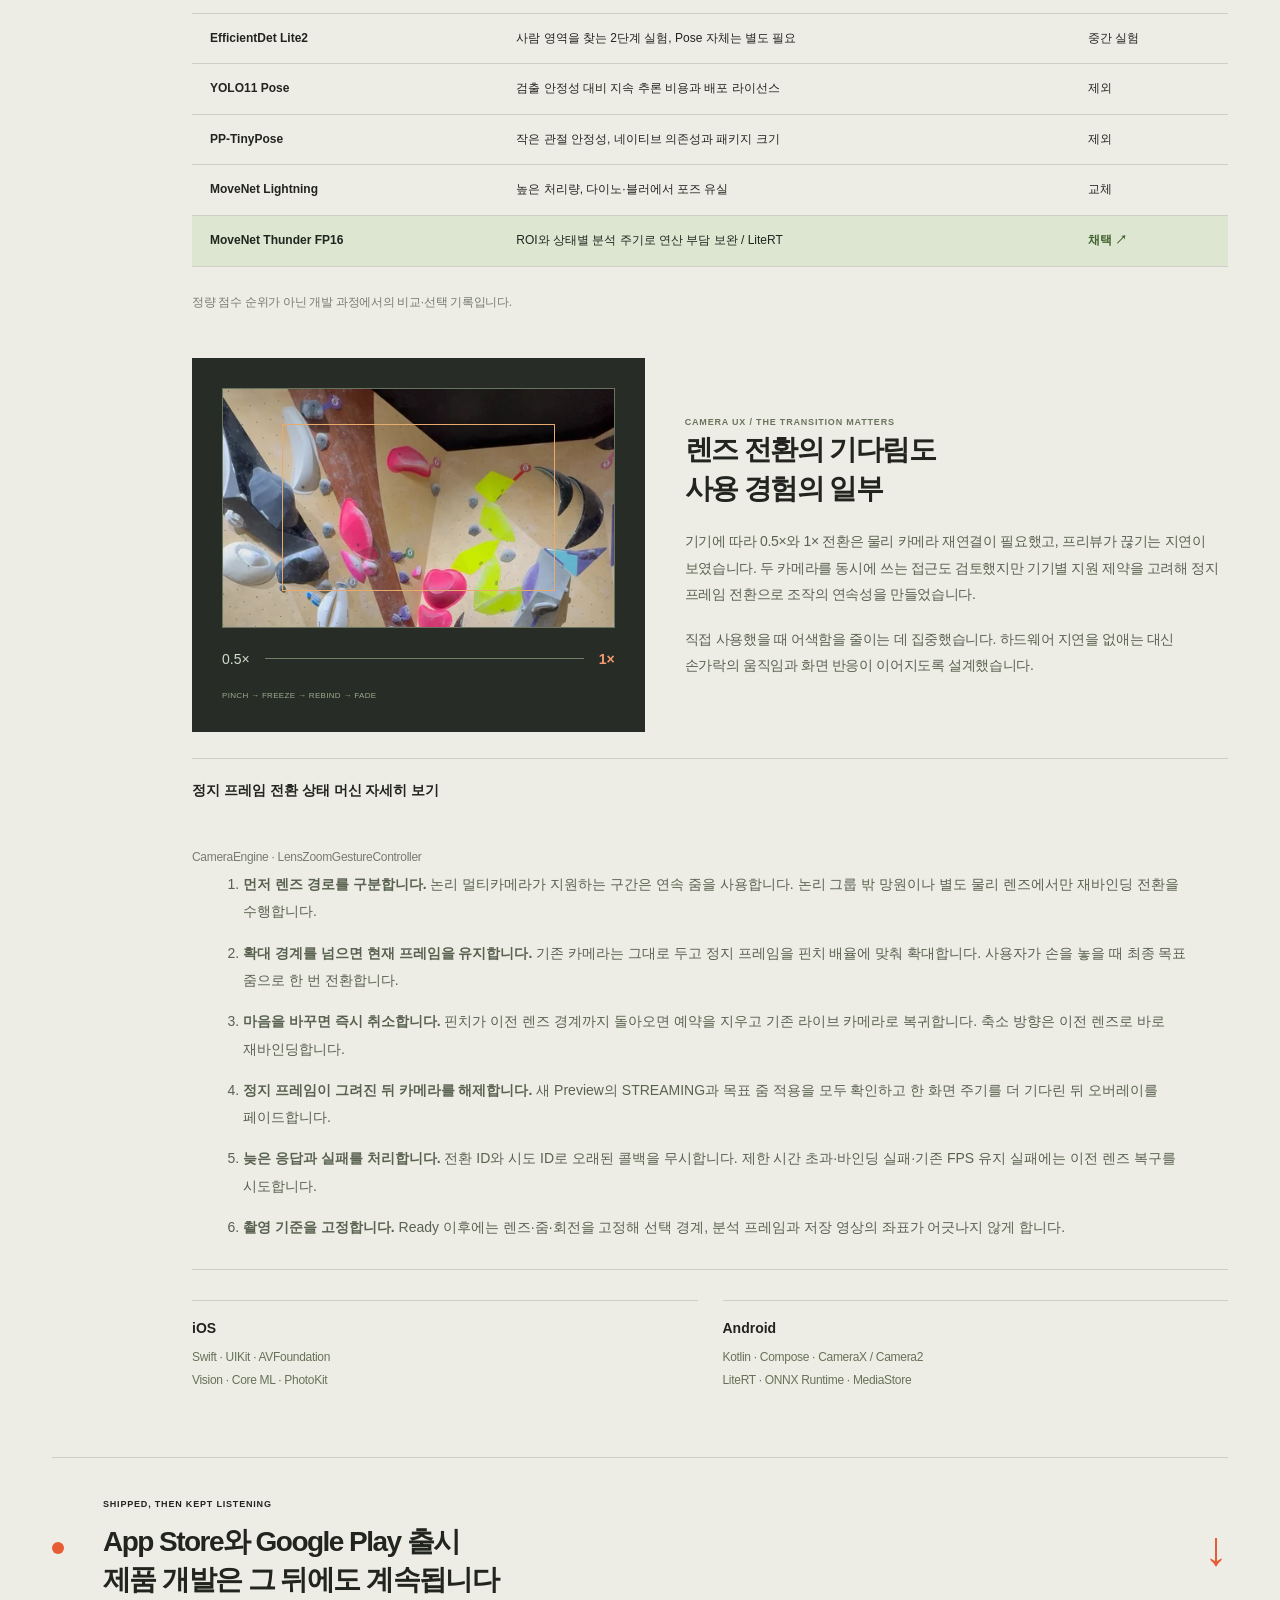
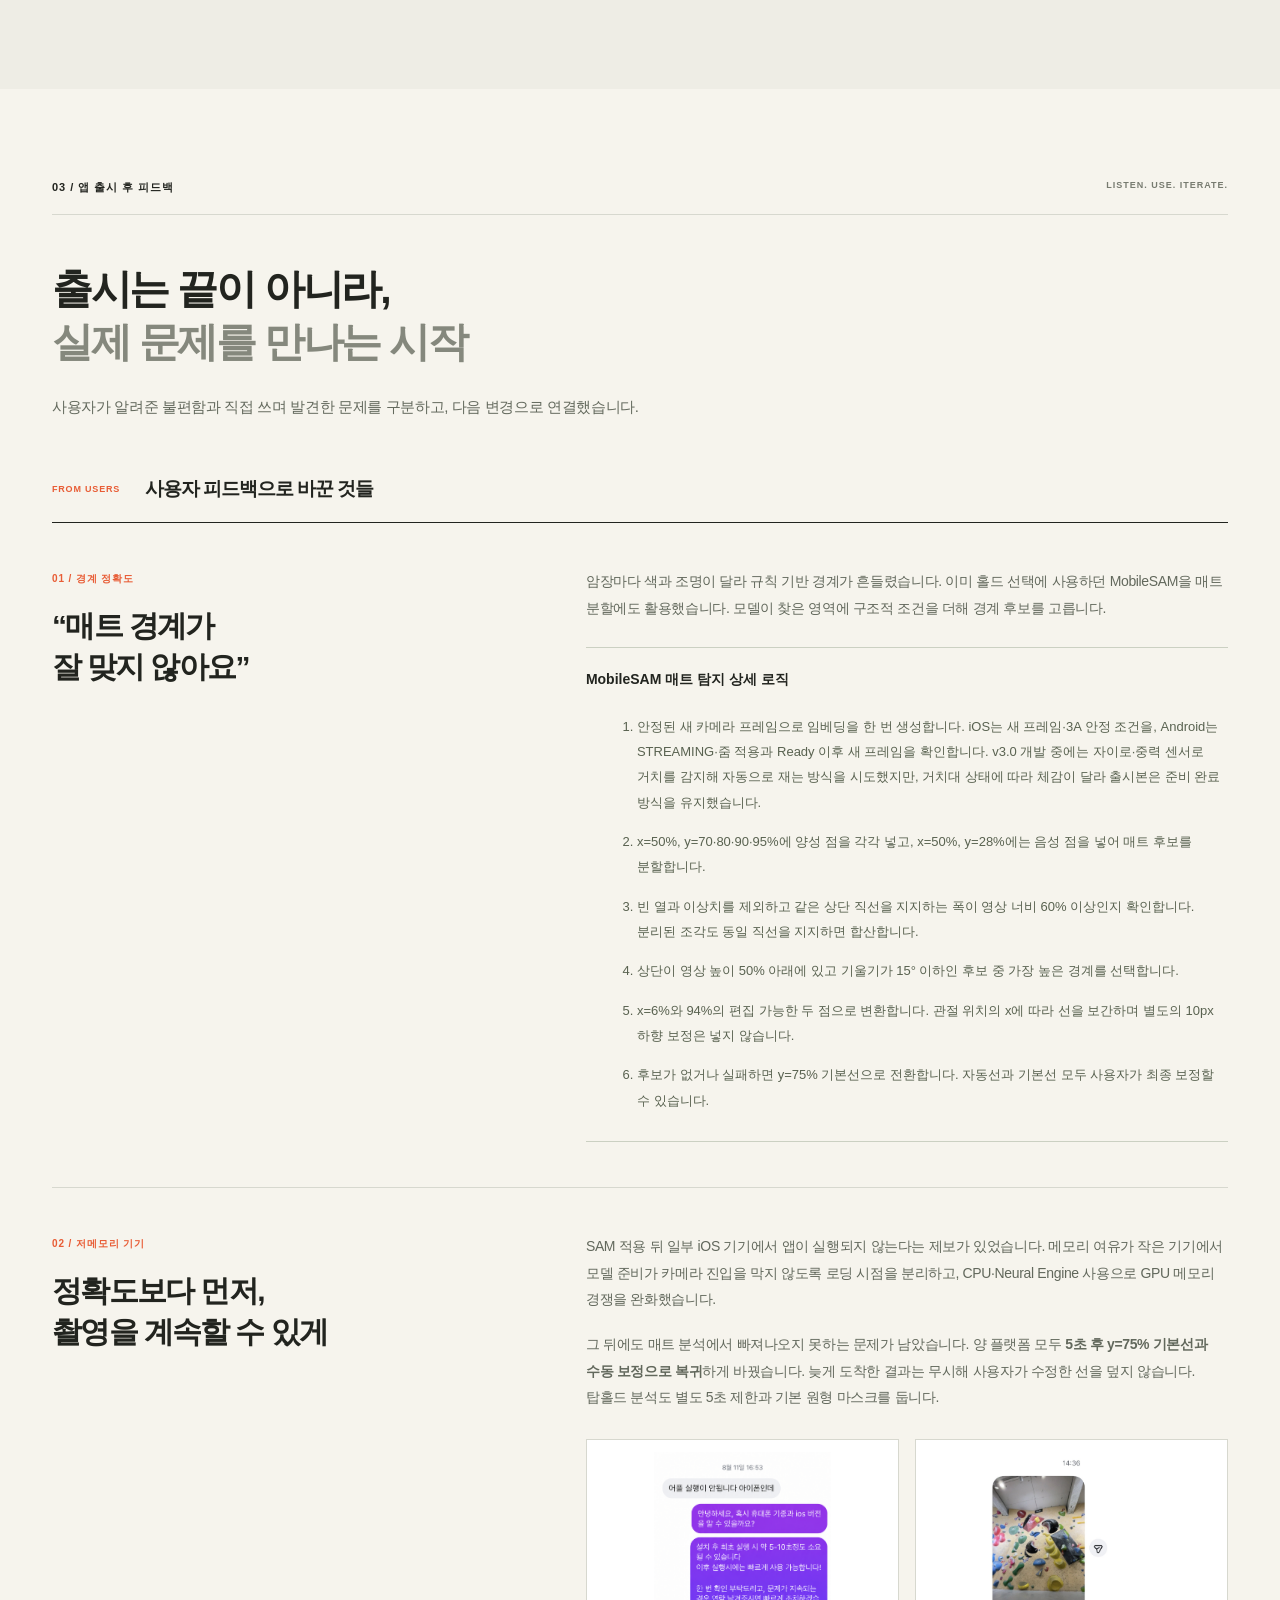
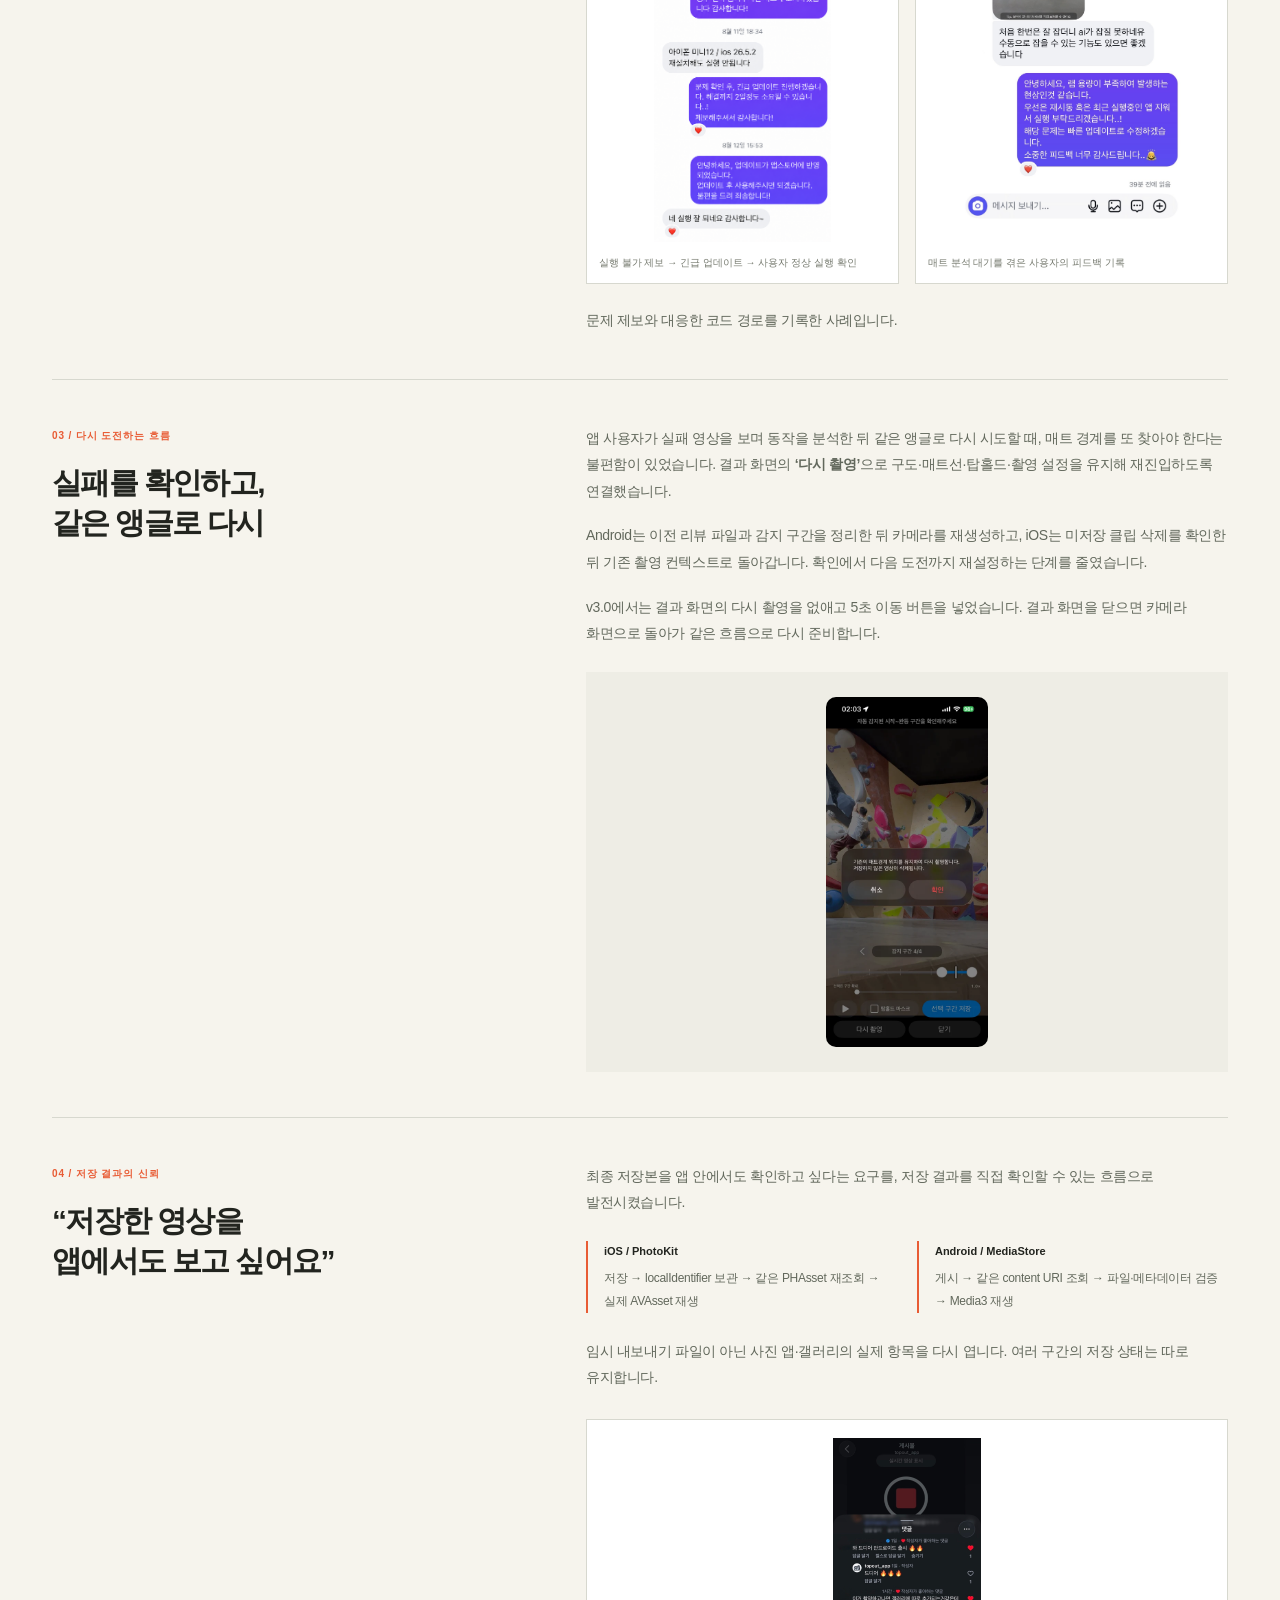
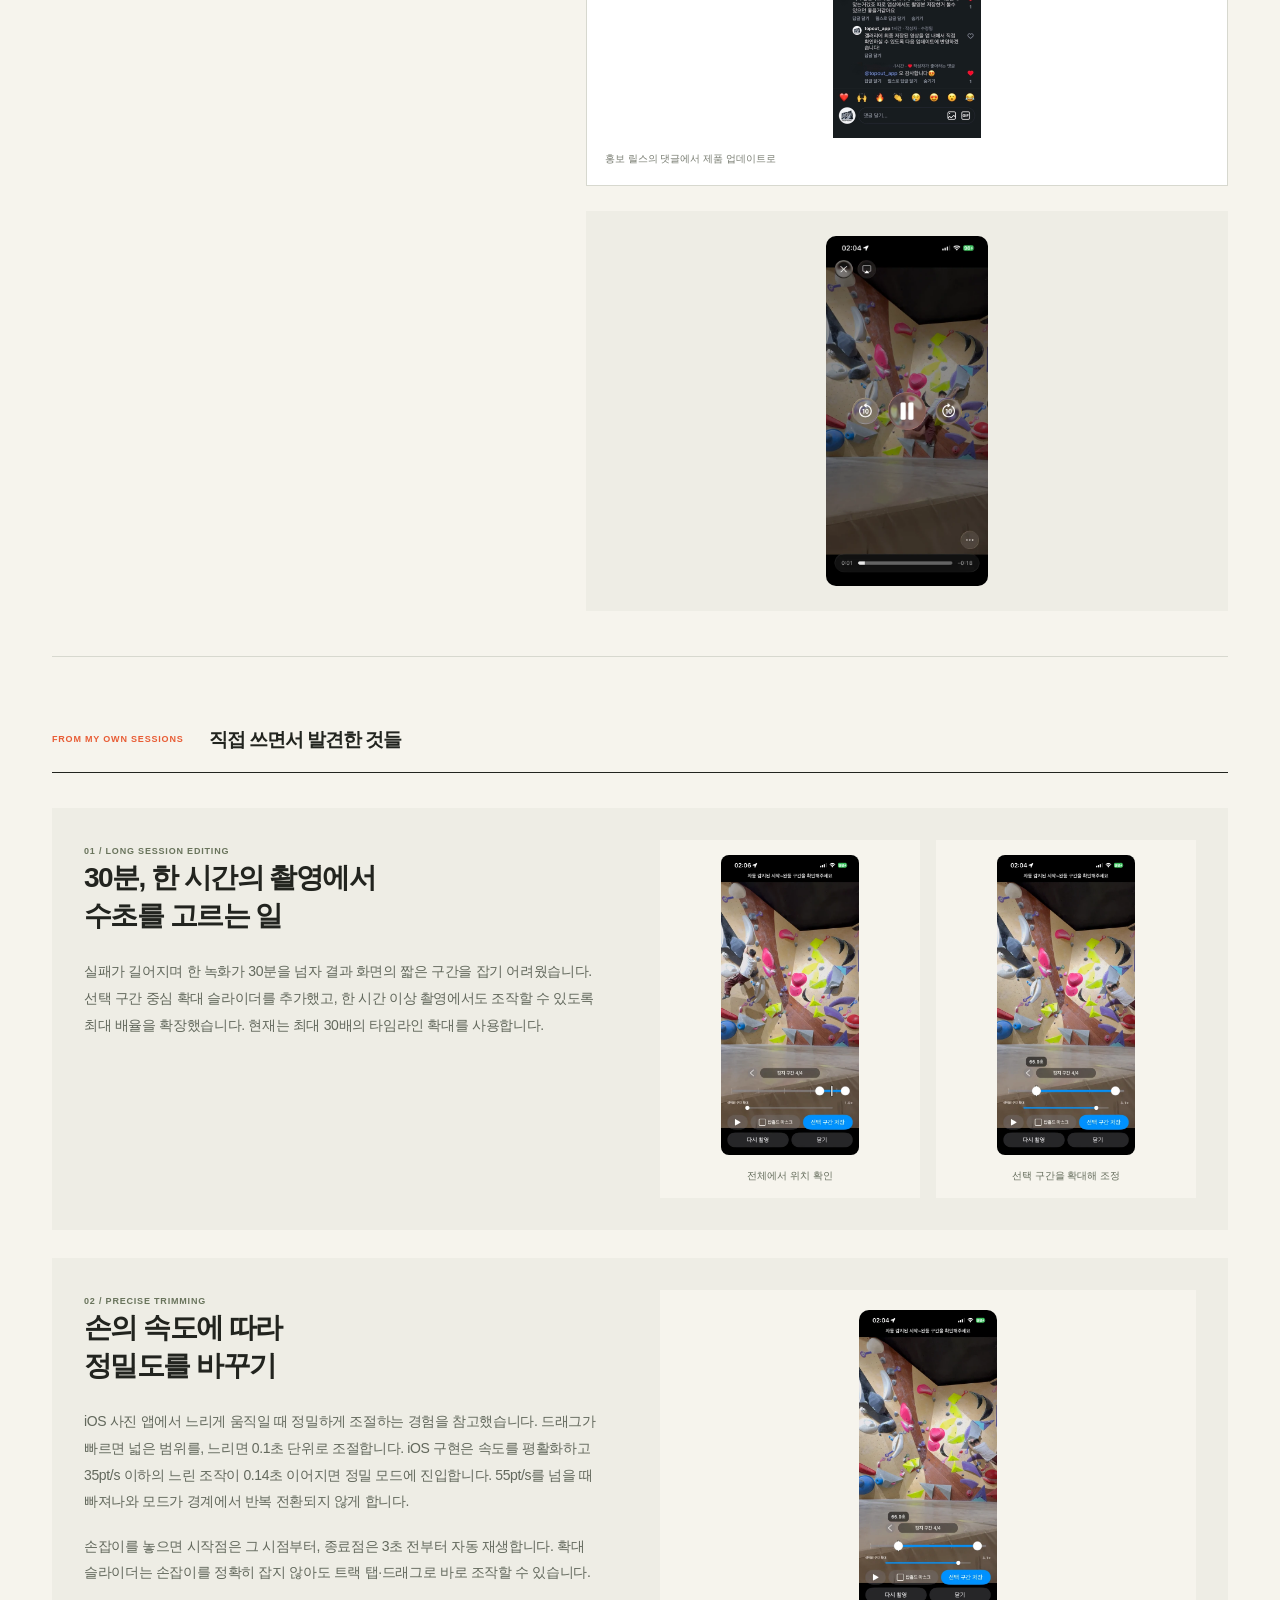
==== commit 023a0855: "준비 완료 후 60초 자동 녹화 복구" ====
--- a/portfolio/index.html
+++ b/portfolio/index.html
@@ -637,14 +637,13 @@
 <div class="editing-copy">
 <span class="eyebrow">03 / FORGOT TO PRESS RECORD</span>
 <h3>다 준비해 놓고,<br>녹화 시작을 잊었다면</h3>
-<p>매트 경계를 확인하고 벽으로 갔다가 녹화 버튼을 누르지 않았다는 걸 발견했습니다. 필요한 준비가 끝난 뒤 60초간 조작이 없으면 현재 선택을 유지한 채 기존 3초 카운트다운으로 녹화를 시작하도록 했습니다.</p>
+<p>매트 경계를 확인하고 벽으로 갔다가 녹화 버튼을 누르지 않았다는 걸 발견했습니다. 준비 완료 후 매트 분석이 끝난 상태에서 녹화를 시작하지 않으면, 60초 뒤 현재 보정 경계선을 유지한 채 기존 3초 카운트다운으로 녹화를 시작하도록 했습니다.</p>
 <div class="technical">
 <h4 class="technical-heading">자동 시작의 조건과 취소 처리</h4>
 <div class="details-body">
-<p>자동 구간 탐지는 매트 분석 완료부터, 탑홀드 마스킹을 쓰면 탑홀드 선택 완료부터 1분을 셉니다. 탑홀드를 다시 고르면 시간을 다시 시작합니다. 기존 안내를 유지하고 시작 직전 5초에만 예고합니다. 재촬영·백그라운드 이동 시 예약을 취소하며 선택 화면 복귀 후 다시 1분을 기다립니다.</p>
-</div>
-</div>
-<p>v3.0 실기기 테스트 피드백에 따라 이 자동 시작은 없앴습니다. 녹화는 다시 사용자가 빨간 녹화 버튼을 눌렀을 때만 시작합니다.</p>
+<p>자동 구간 탐지를 켠 경우 매트 분석이 끝나 경계를 보정할 수 있을 때부터 60초를 셉니다. 탑홀드는 결과 화면에서 고르므로 기다리지 않습니다. 기존 보정 안내를 유지하고 마지막 5초에만 자동 시작을 예고합니다. 수동 시작·재촬영·화면 이탈·앱 비활성화·카메라 중단 시 예약을 취소하며, 보정 화면이 다시 준비되면 새로 60초를 기다립니다. 자동 구간 탐지를 끄면 직접 버튼을 눌러 시작합니다.</p>
+</div>
+</div>
 </div>
 <div class="auto-visual">
 <div class="countdown-visual" aria-hidden="true">
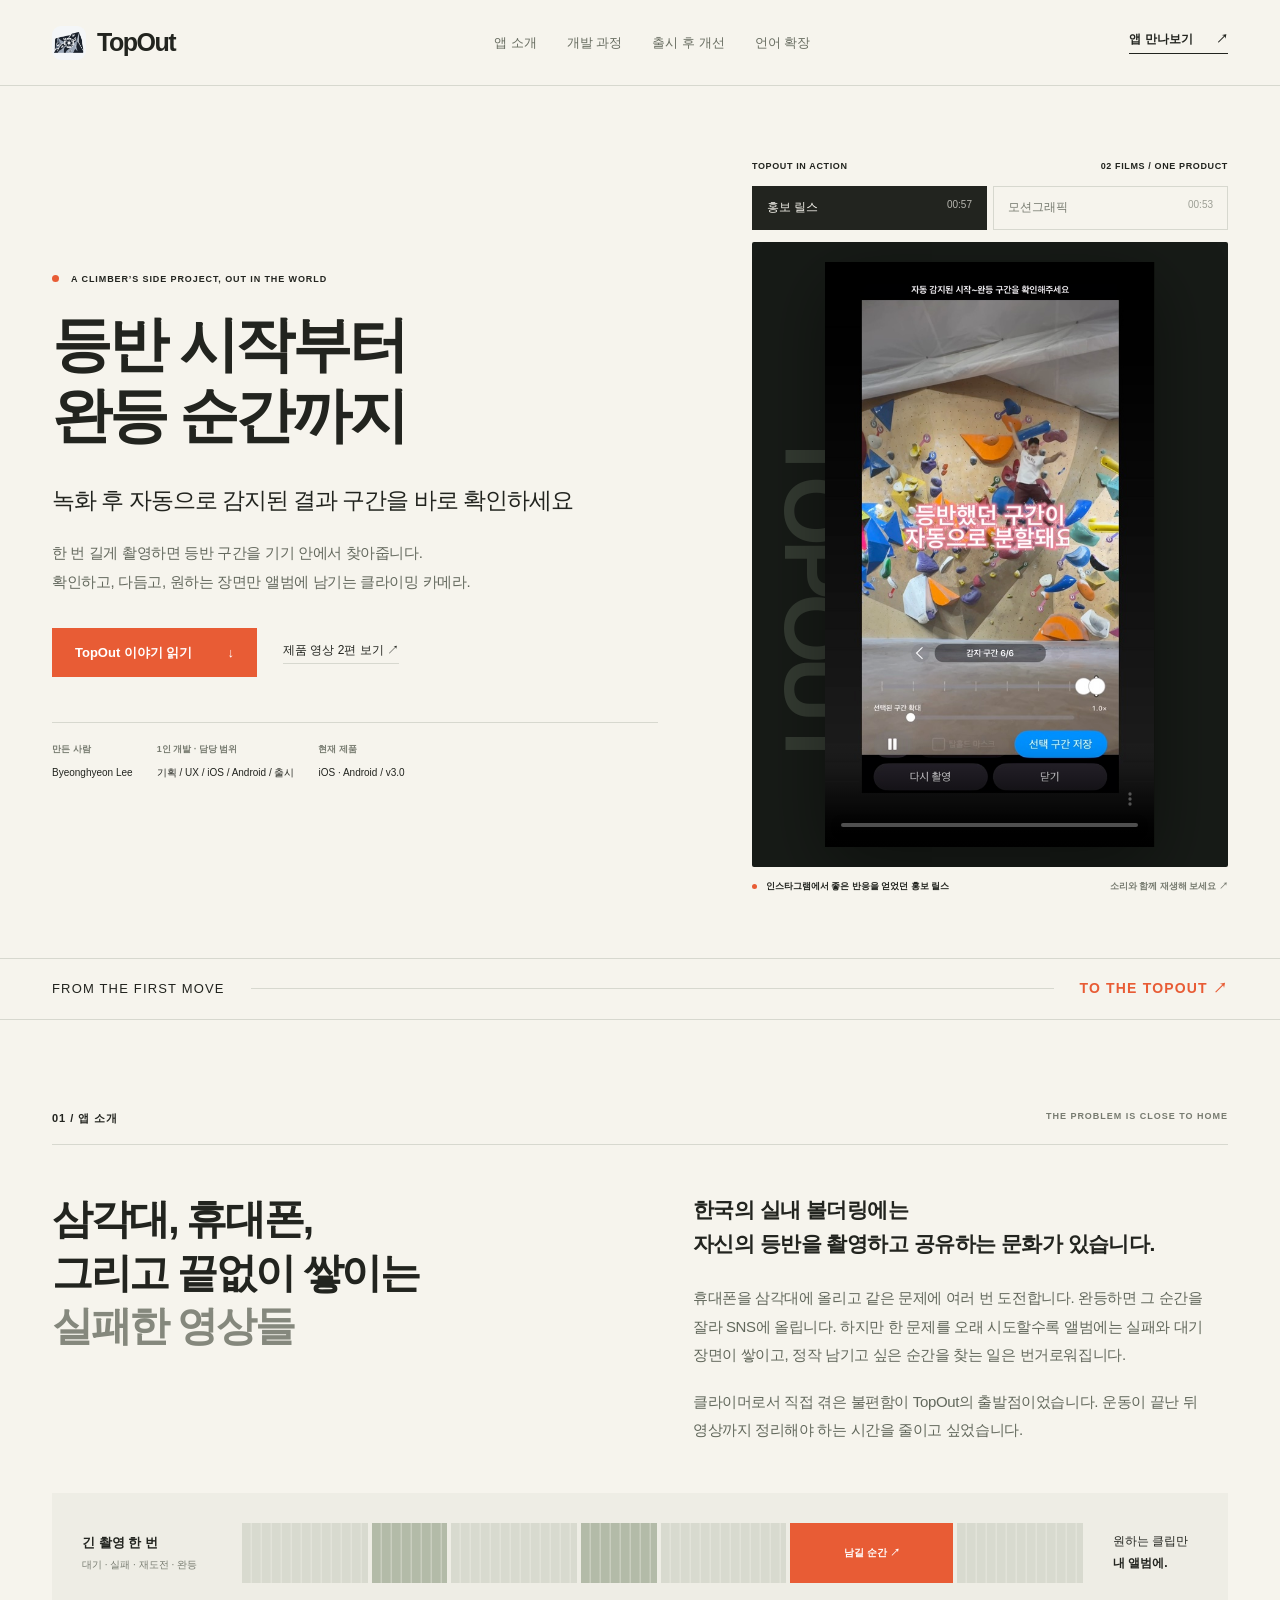
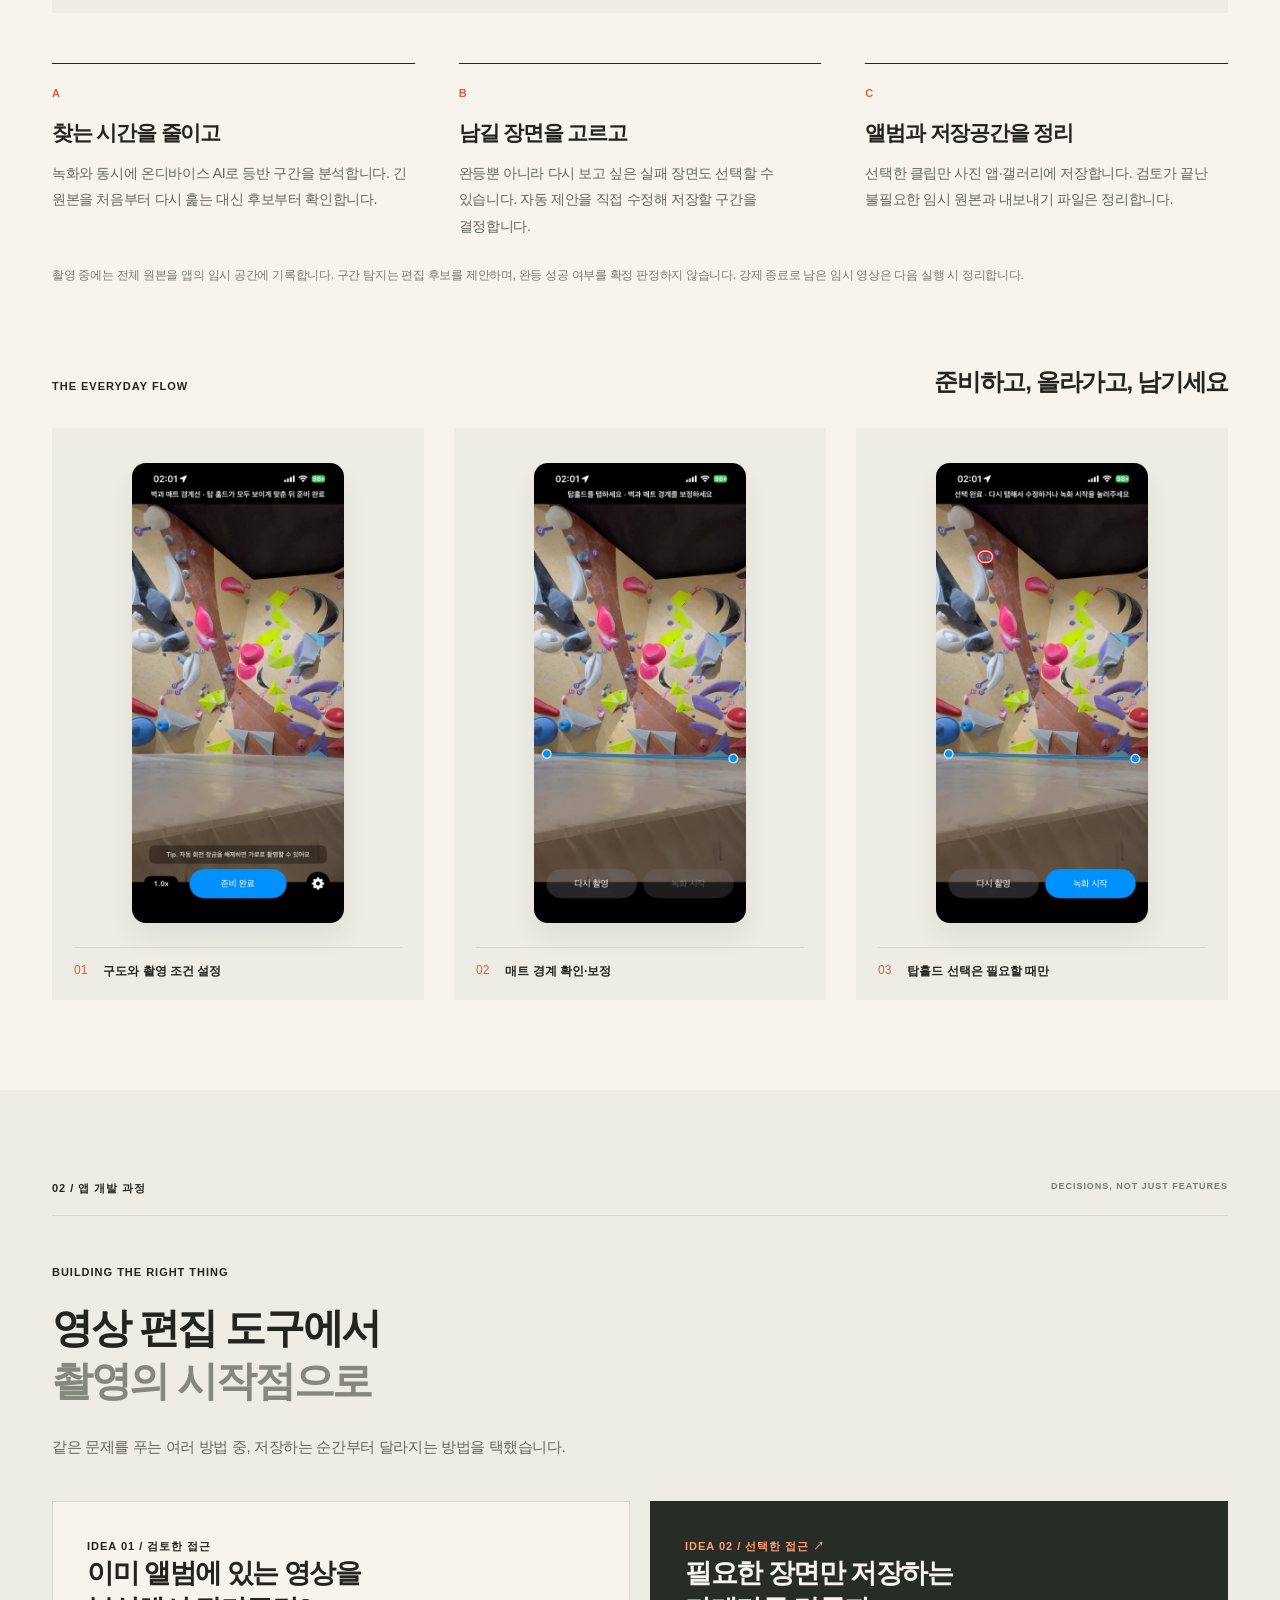
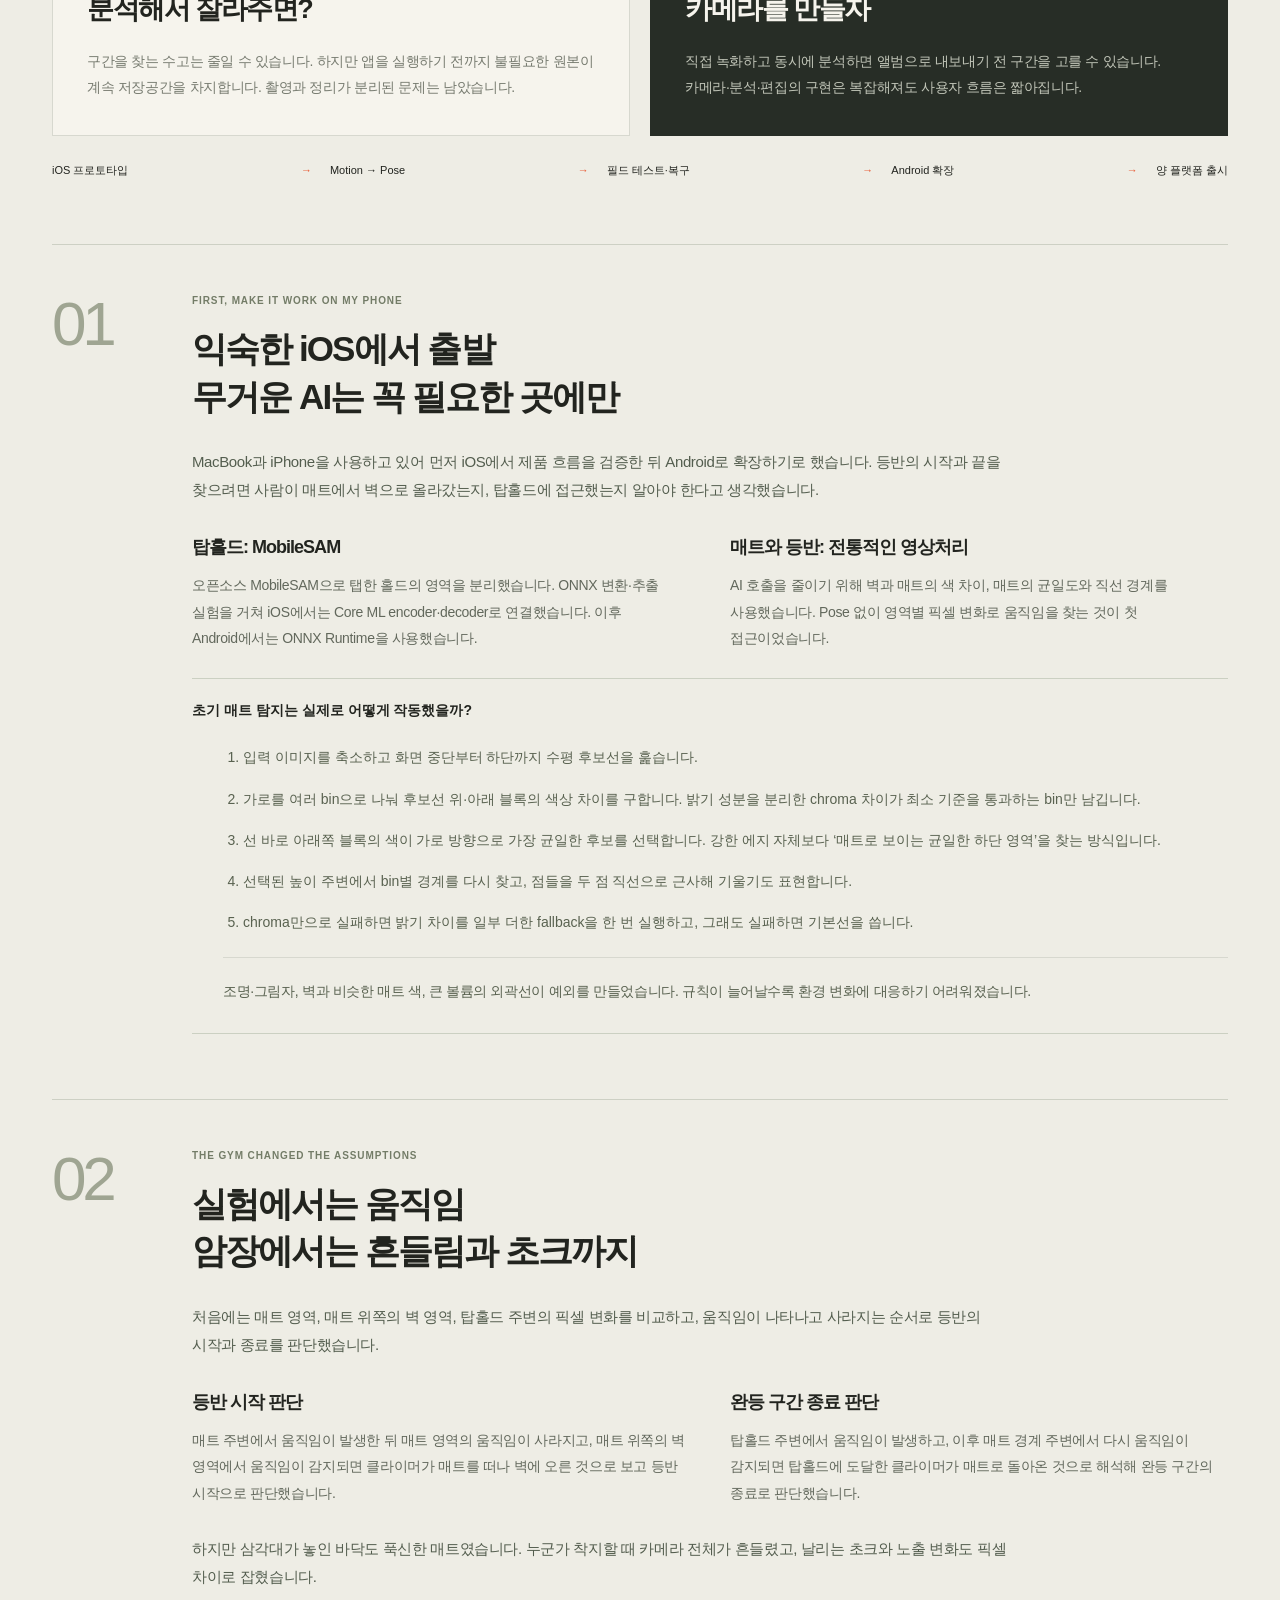
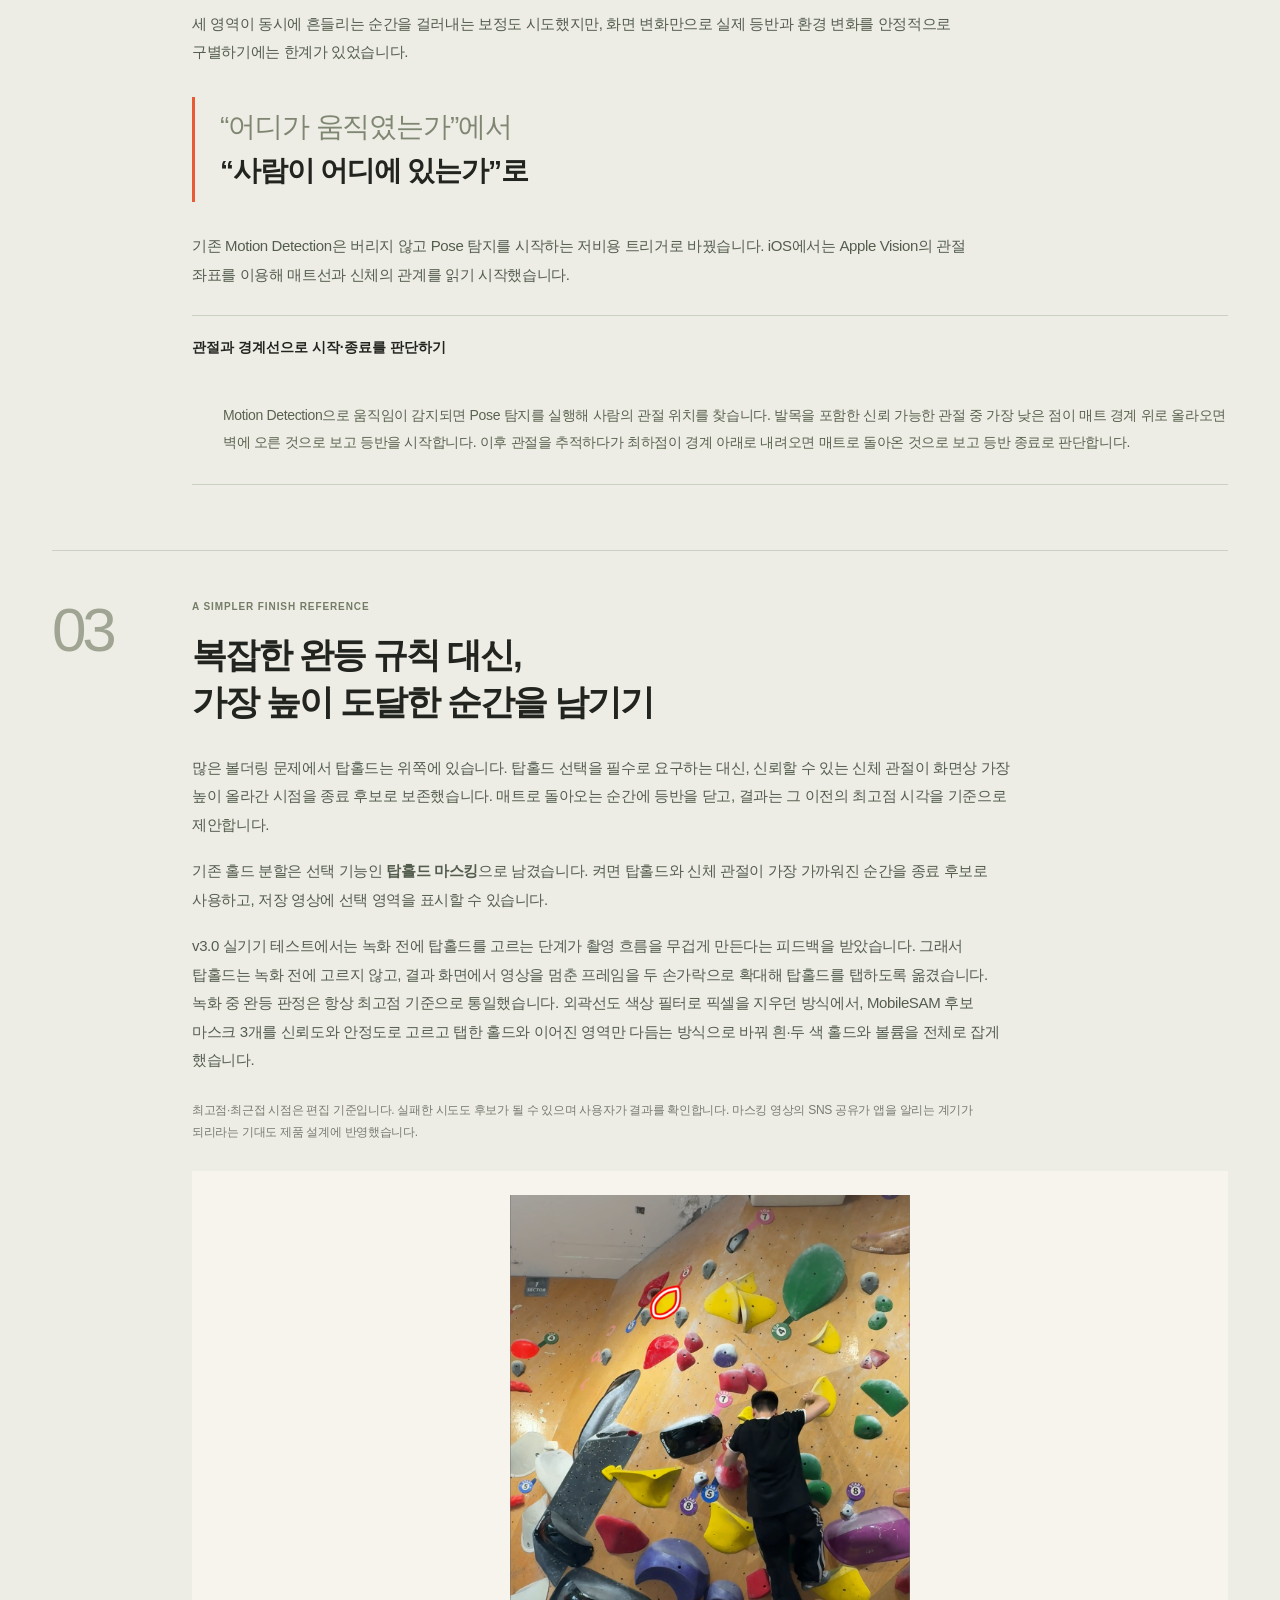
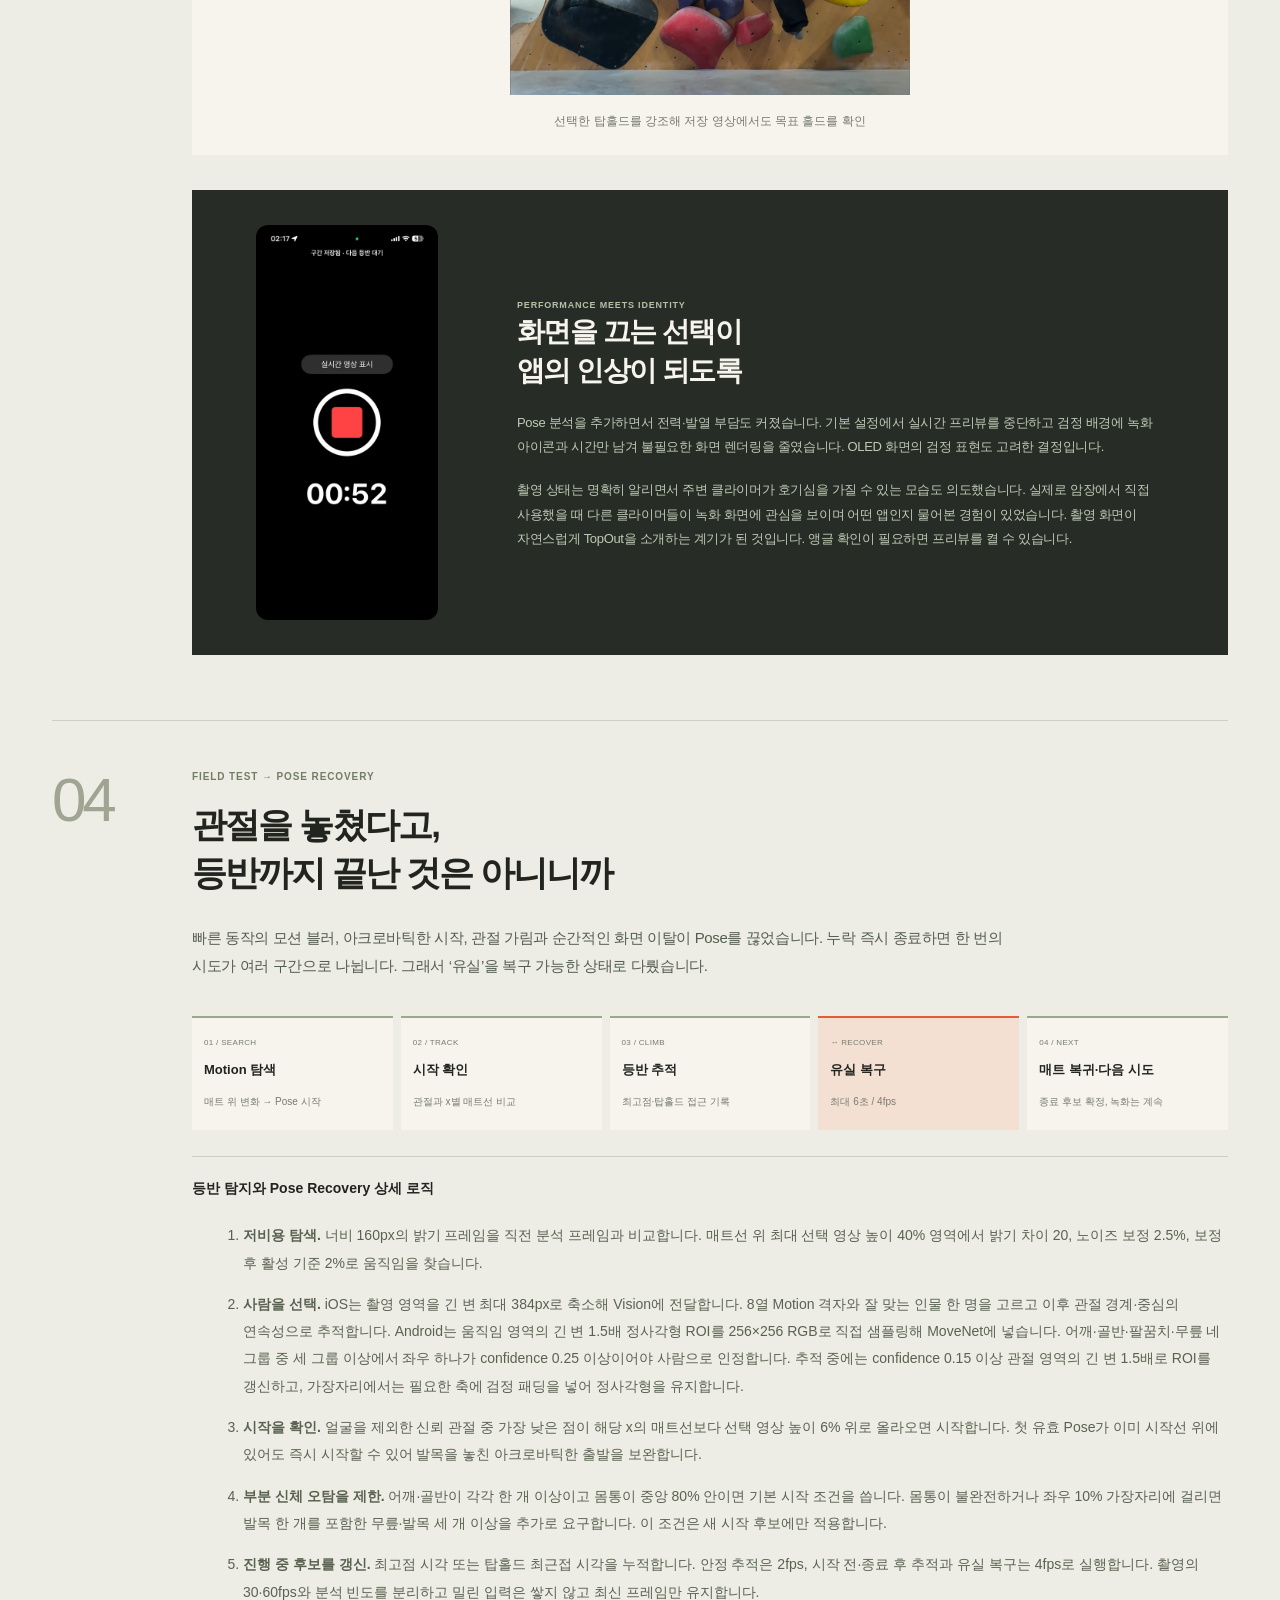
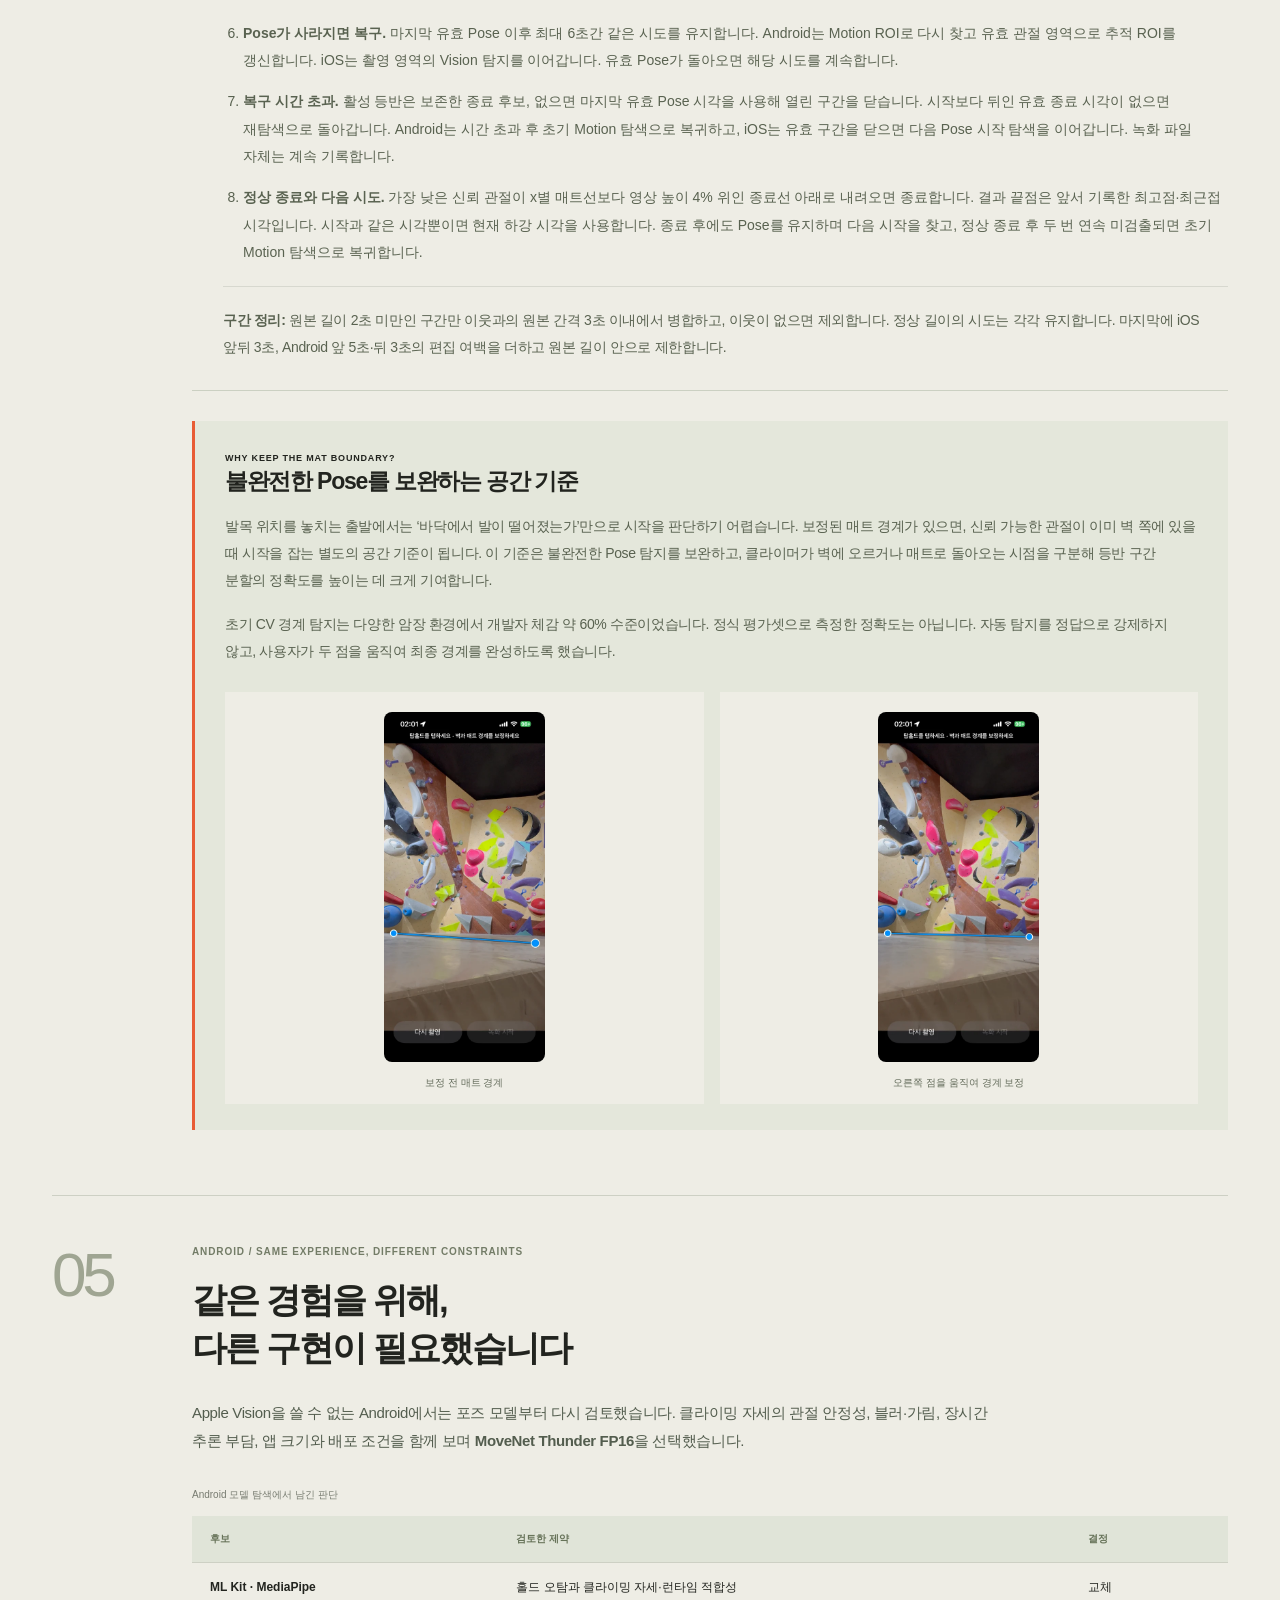
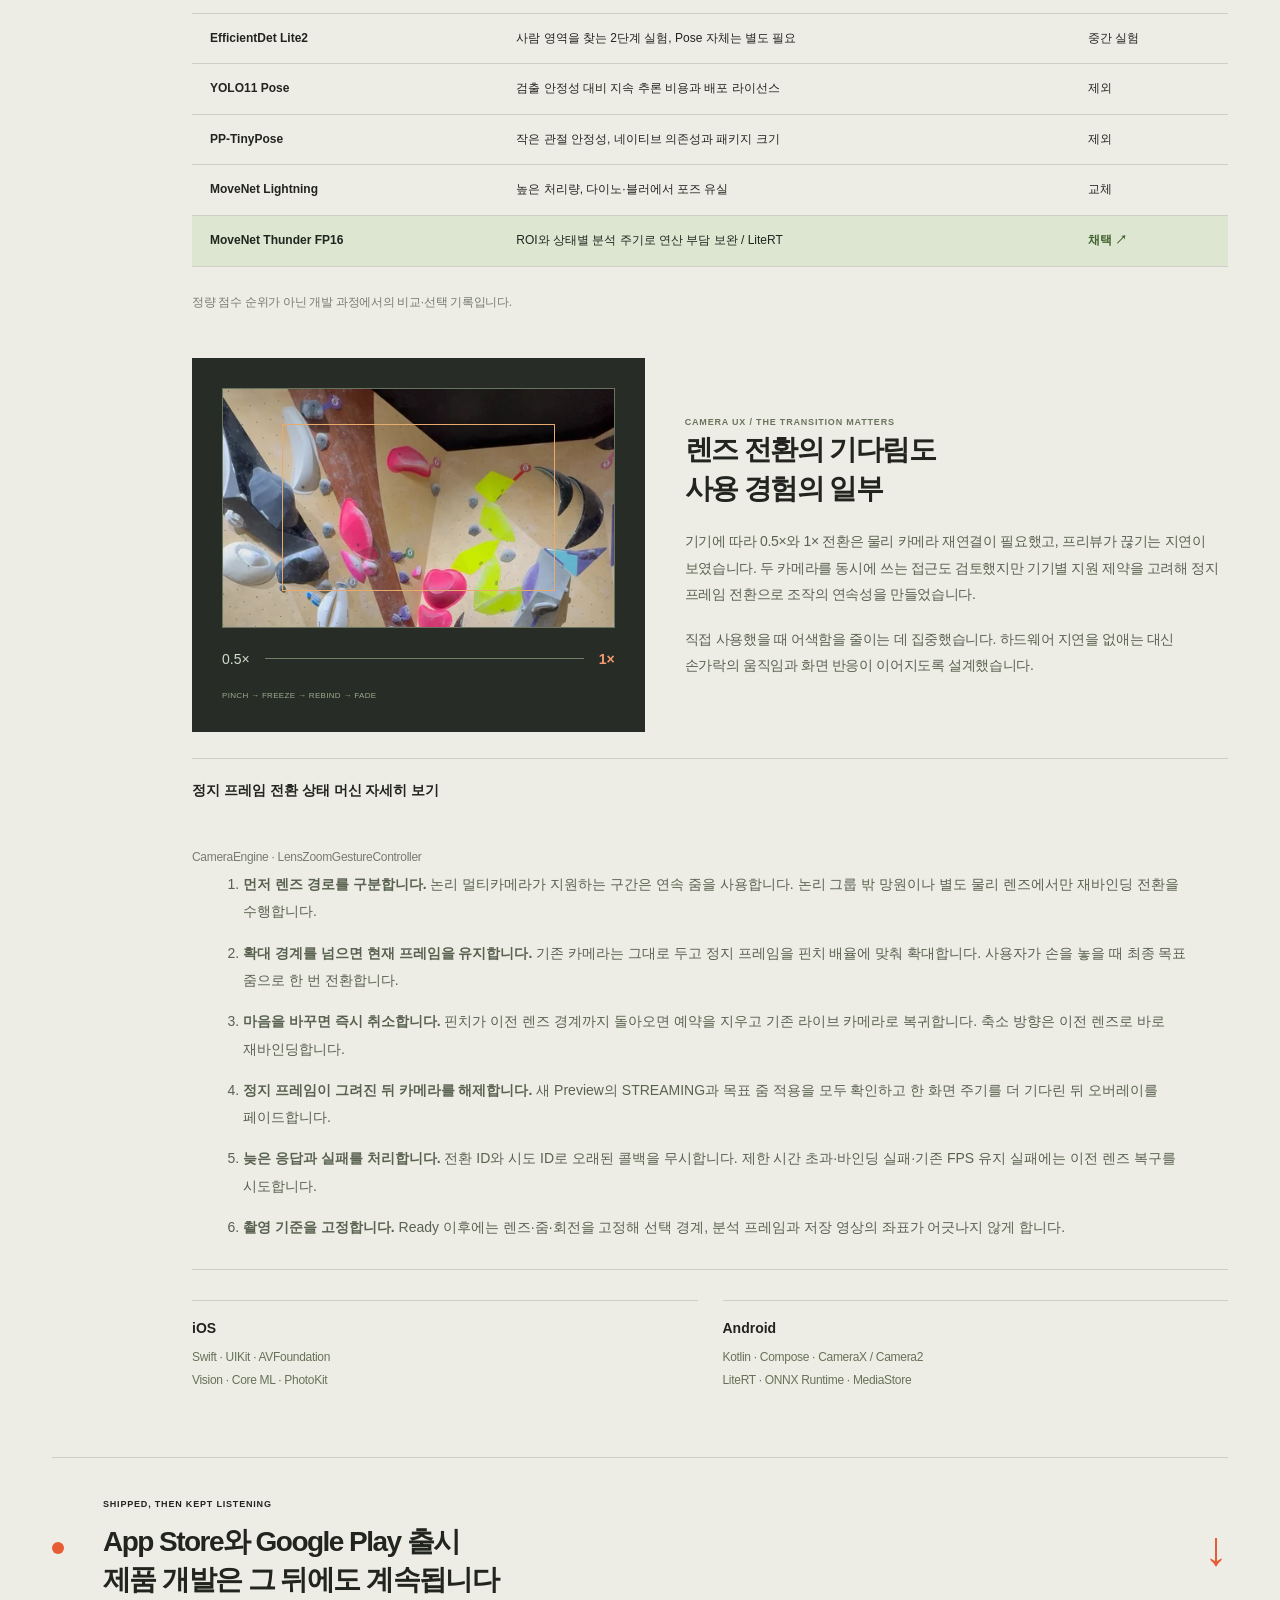
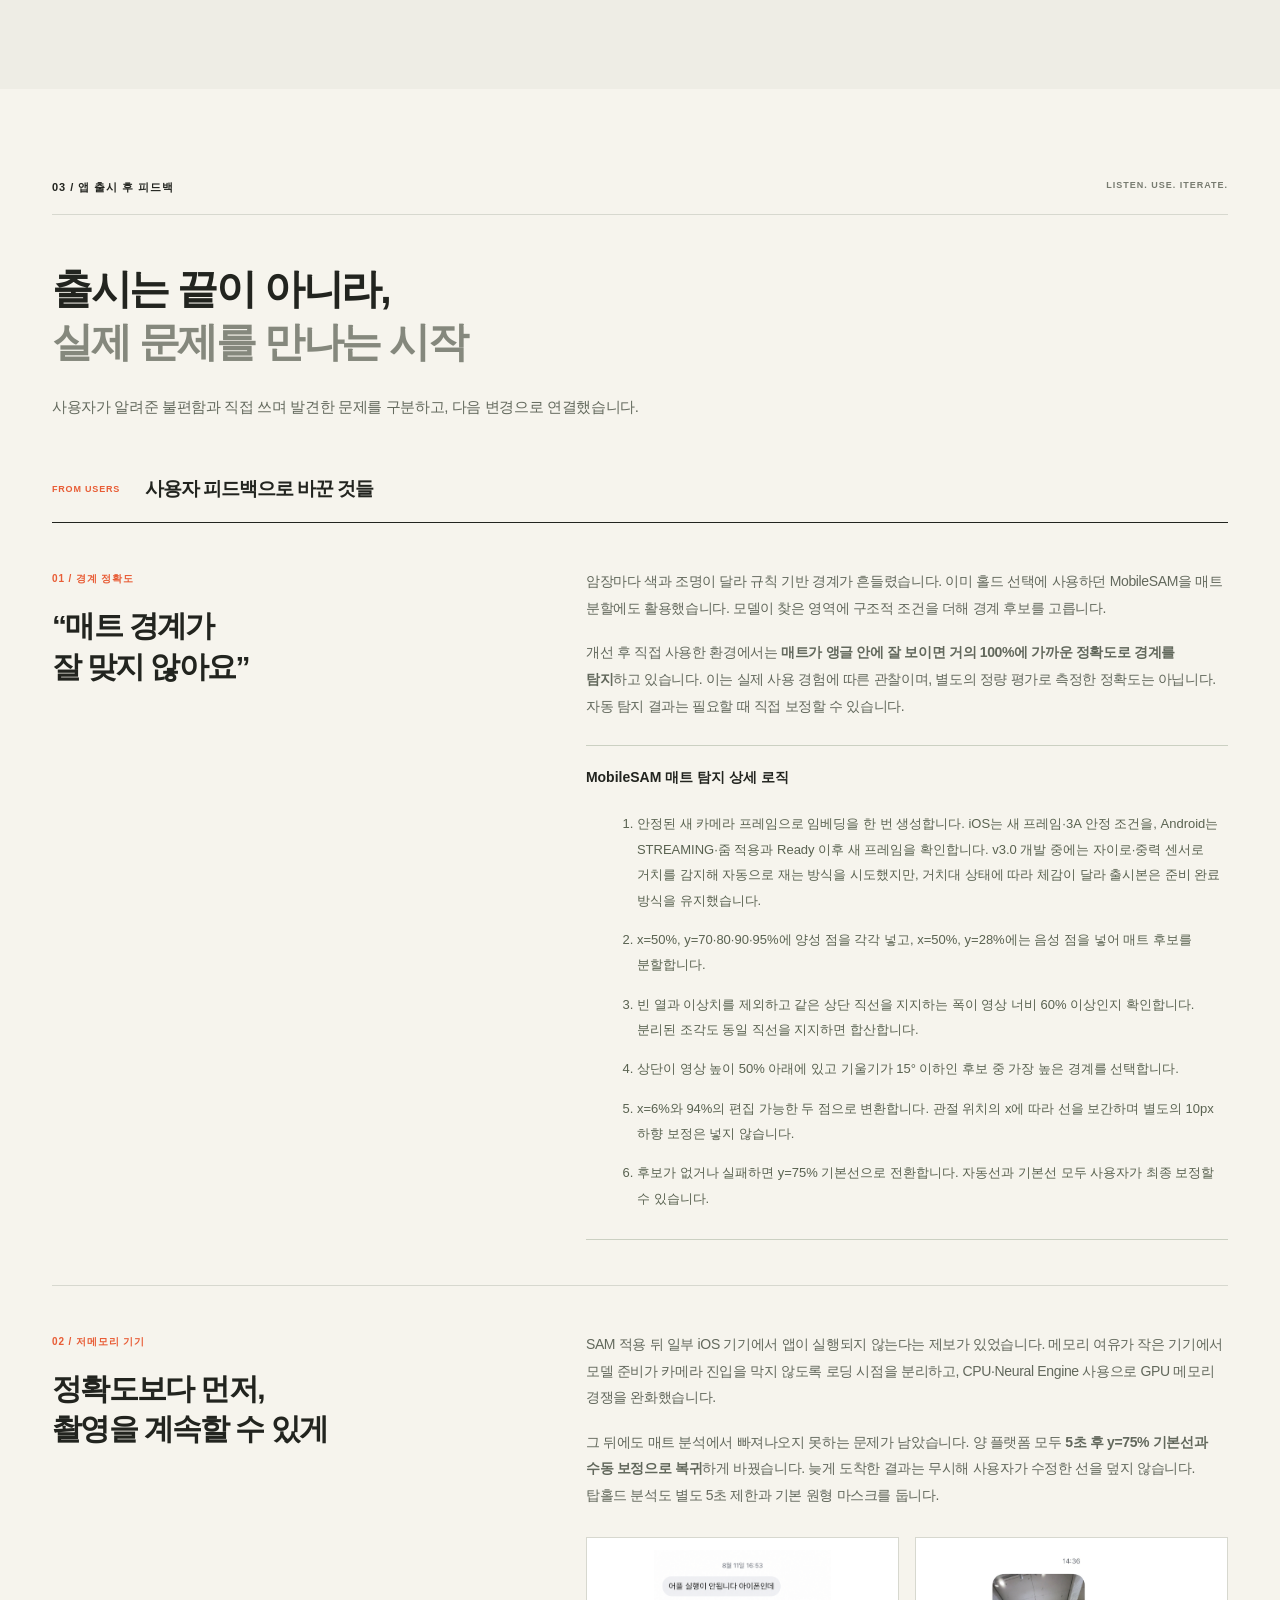
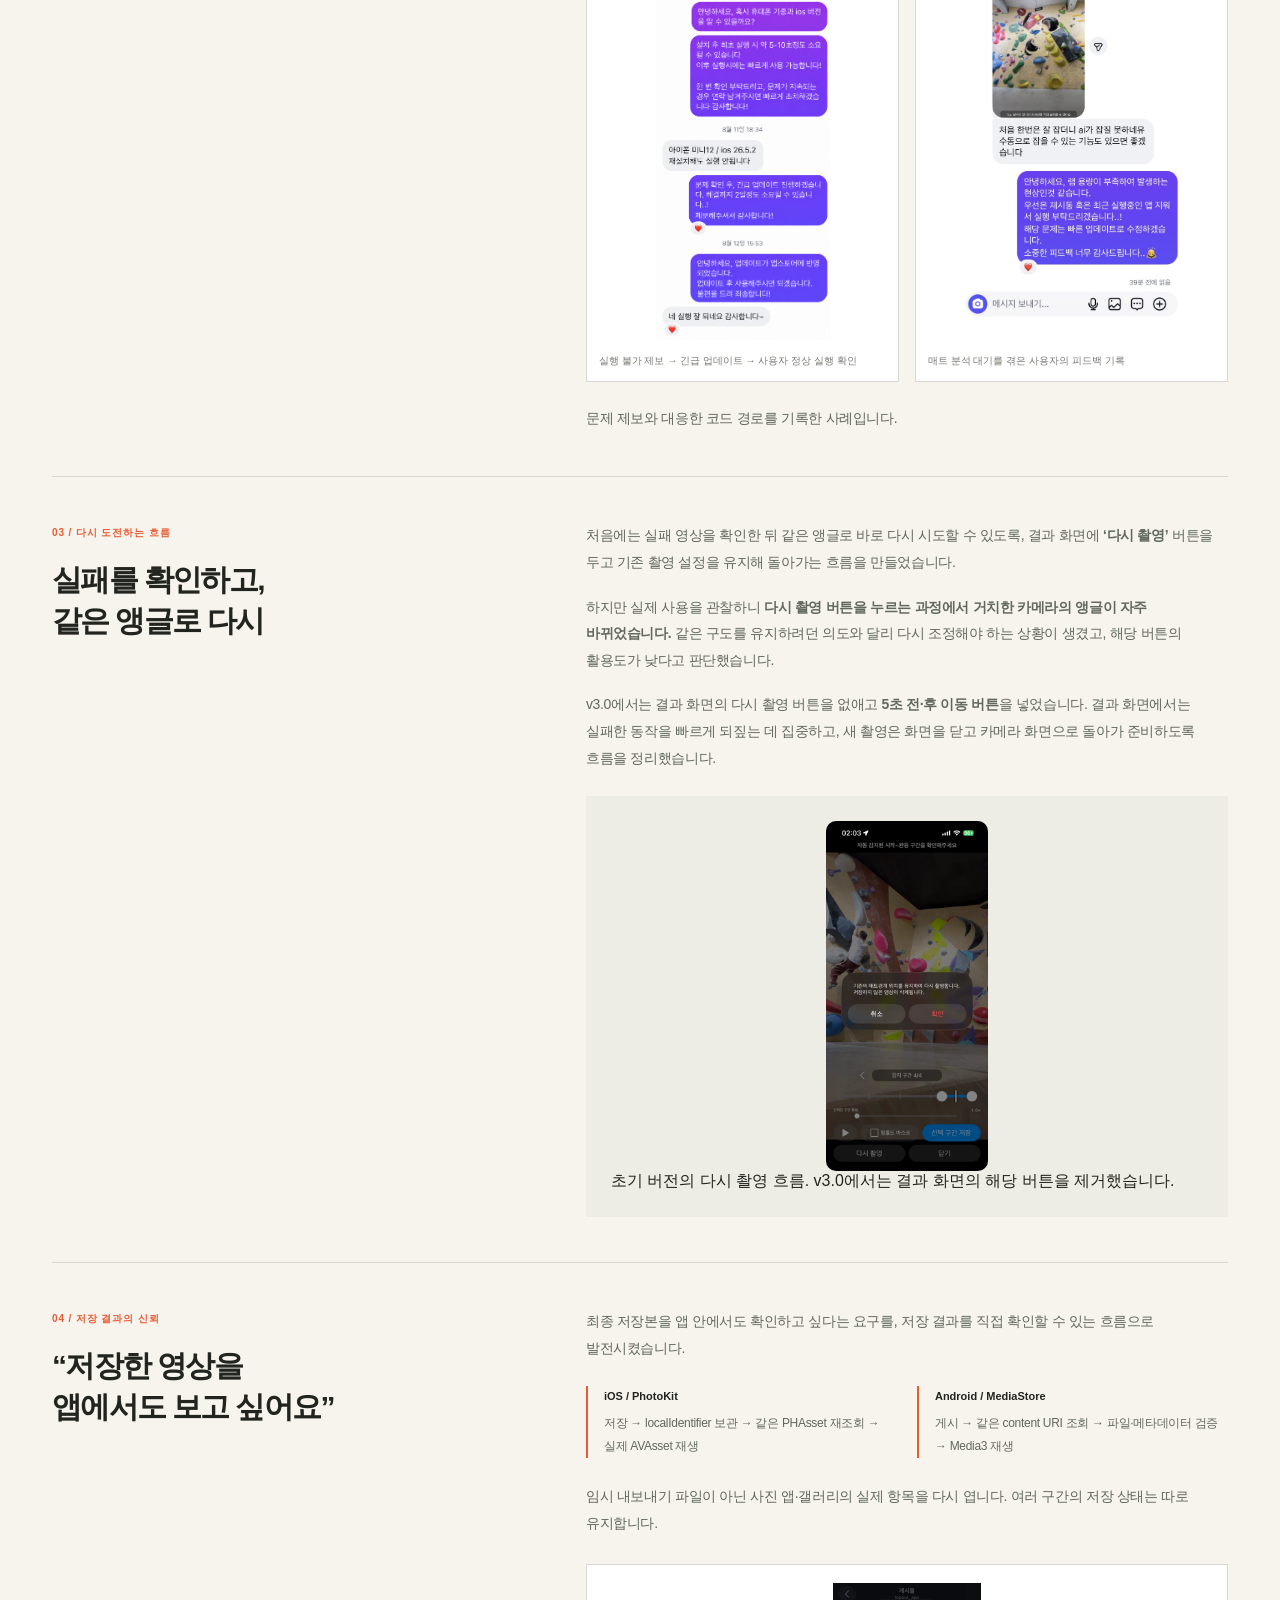
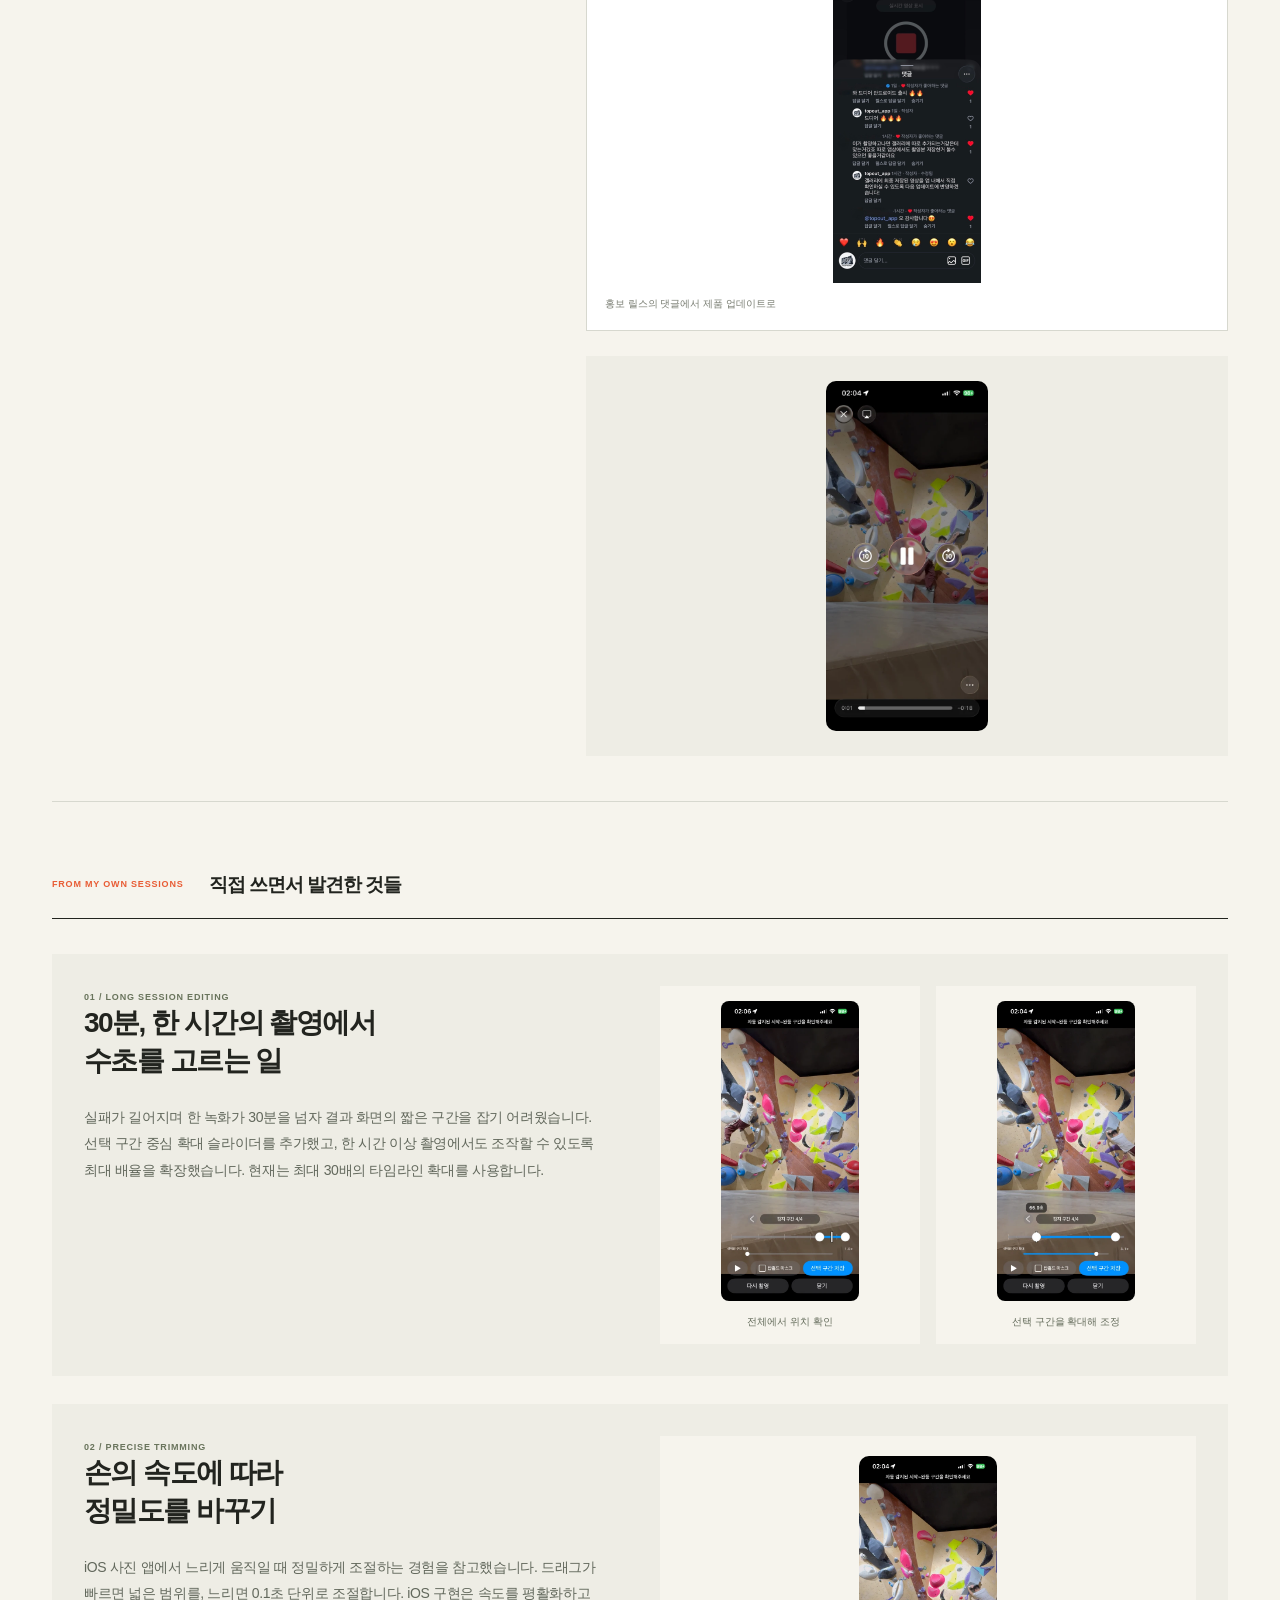
==== commit d7530f91: "소개 페이지에 실제 사용 관찰과 개선 이유 보강" ====
--- a/portfolio/index.html
+++ b/portfolio/index.html
@@ -518,6 +518,7 @@
 </div>
 <div class="feedback-content">
 <p>암장마다 색과 조명이 달라 규칙 기반 경계가 흔들렸습니다. 이미 홀드 선택에 사용하던 MobileSAM을 매트 분할에도 활용했습니다. 모델이 찾은 영역에 구조적 조건을 더해 경계 후보를 고릅니다.</p>
+<p>개선 후 직접 사용한 환경에서는 <strong>매트가 앵글 안에 잘 보이면 거의 100%에 가까운 정확도로 경계를 탐지</strong>하고 있습니다. 이는 실제 사용 경험에 따른 관찰이며, 별도의 정량 평가로 측정한 정확도는 아닙니다. 자동 탐지 결과는 필요할 때 직접 보정할 수 있습니다.</p>
 <section class="technical" aria-labelledby="sam-mat-title">
 <h4 id="sam-mat-title" class="technical-heading">MobileSAM 매트 탐지 상세 로직</h4>
 <div class="details-body">
@@ -560,11 +561,12 @@
 <h3>실패를 확인하고,<br>같은 앵글로 다시</h3>
 </div>
 <div class="feedback-content">
-<p>앱 사용자가 실패 영상을 보며 동작을 분석한 뒤 같은 앵글로 다시 시도할 때, 매트 경계를 또 찾아야 한다는 불편함이 있었습니다. 결과 화면의 <strong>‘다시 촬영’</strong>으로 구도·매트선·탑홀드·촬영 설정을 유지해 재진입하도록 연결했습니다.</p>
-<p>Android는 이전 리뷰 파일과 감지 구간을 정리한 뒤 카메라를 재생성하고, iOS는 미저장 클립 삭제를 확인한 뒤 기존 촬영 컨텍스트로 돌아갑니다. 확인에서 다음 도전까지 재설정하는 단계를 줄였습니다.</p>
-<p>v3.0에서는 결과 화면의 다시 촬영을 없애고 5초 이동 버튼을 넣었습니다. 결과 화면을 닫으면 카메라 화면으로 돌아가 같은 흐름으로 다시 준비합니다.</p>
+<p>처음에는 실패 영상을 확인한 뒤 같은 앵글로 바로 다시 시도할 수 있도록, 결과 화면에 <strong>‘다시 촬영’</strong> 버튼을 두고 기존 촬영 설정을 유지해 돌아가는 흐름을 만들었습니다.</p>
+<p>하지만 실제 사용을 관찰하니 <strong>다시 촬영 버튼을 누르는 과정에서 거치한 카메라의 앵글이 자주 바뀌었습니다.</strong> 같은 구도를 유지하려던 의도와 달리 다시 조정해야 하는 상황이 생겼고, 해당 버튼의 활용도가 낮다고 판단했습니다.</p>
+<p>v3.0에서는 결과 화면의 다시 촬영 버튼을 없애고 <strong>5초 전·후 이동 버튼</strong>을 넣었습니다. 결과 화면에서는 실패한 동작을 빠르게 되짚는 데 집중하고, 새 촬영은 화면을 닫고 카메라 화면으로 돌아가 준비하도록 흐름을 정리했습니다.</p>
 <figure class="single-phone">
 <img src="assets/after-examine.webp" alt="리뷰 화면에서 다시 촬영으로 돌아가기 전 미저장 클립 삭제를 확인하는 화면" loading="lazy">
+<figcaption>초기 버전의 다시 촬영 흐름. v3.0에서는 결과 화면의 해당 버튼을 제거했습니다.</figcaption>
 </figure>
 </div>
 </article>
@@ -654,6 +656,17 @@
 </div>
 <div class="small-principle">사용자가 한 번 놓친 조작을,<br>제품이 한 번 더 챙길 수 있도록</div>
 </div>
+</div>
+</article>
+<article class="self-card" id="recording-mat-editing">
+<div class="editing-overview">
+<div class="editing-copy">
+<span class="eyebrow">04 / EDIT WHILE RECORDING</span>
+<h3>녹화를 멈추지 않고,<br>매트 경계를 다시 맞추기</h3>
+<p>직접 촬영하면서 처음 설정한 매트 경계를 녹화 도중 수정하고 싶은 경우가 몇 번 있었습니다. 기존에는 촬영 전에만 경계를 보정할 수 있어, 작은 수정에도 녹화를 멈추고 다시 준비해야 했습니다.</p>
+<p>이 제한을 해제하는 데 큰 구현 부담이 없고, 사용자의 조작을 막아둘 이유도 없다고 판단했습니다. <strong>녹화 중에도 매트 경계를 수정할 수 있도록</strong> 바꿔, 촬영을 이어가면서 필요한 보정을 할 수 있게 했습니다.</p>
+</div>
+<div class="small-principle">촬영은 이어가고,<br>경계는 필요할 때 수정하도록</div>
 </div>
 </article>
 </div>
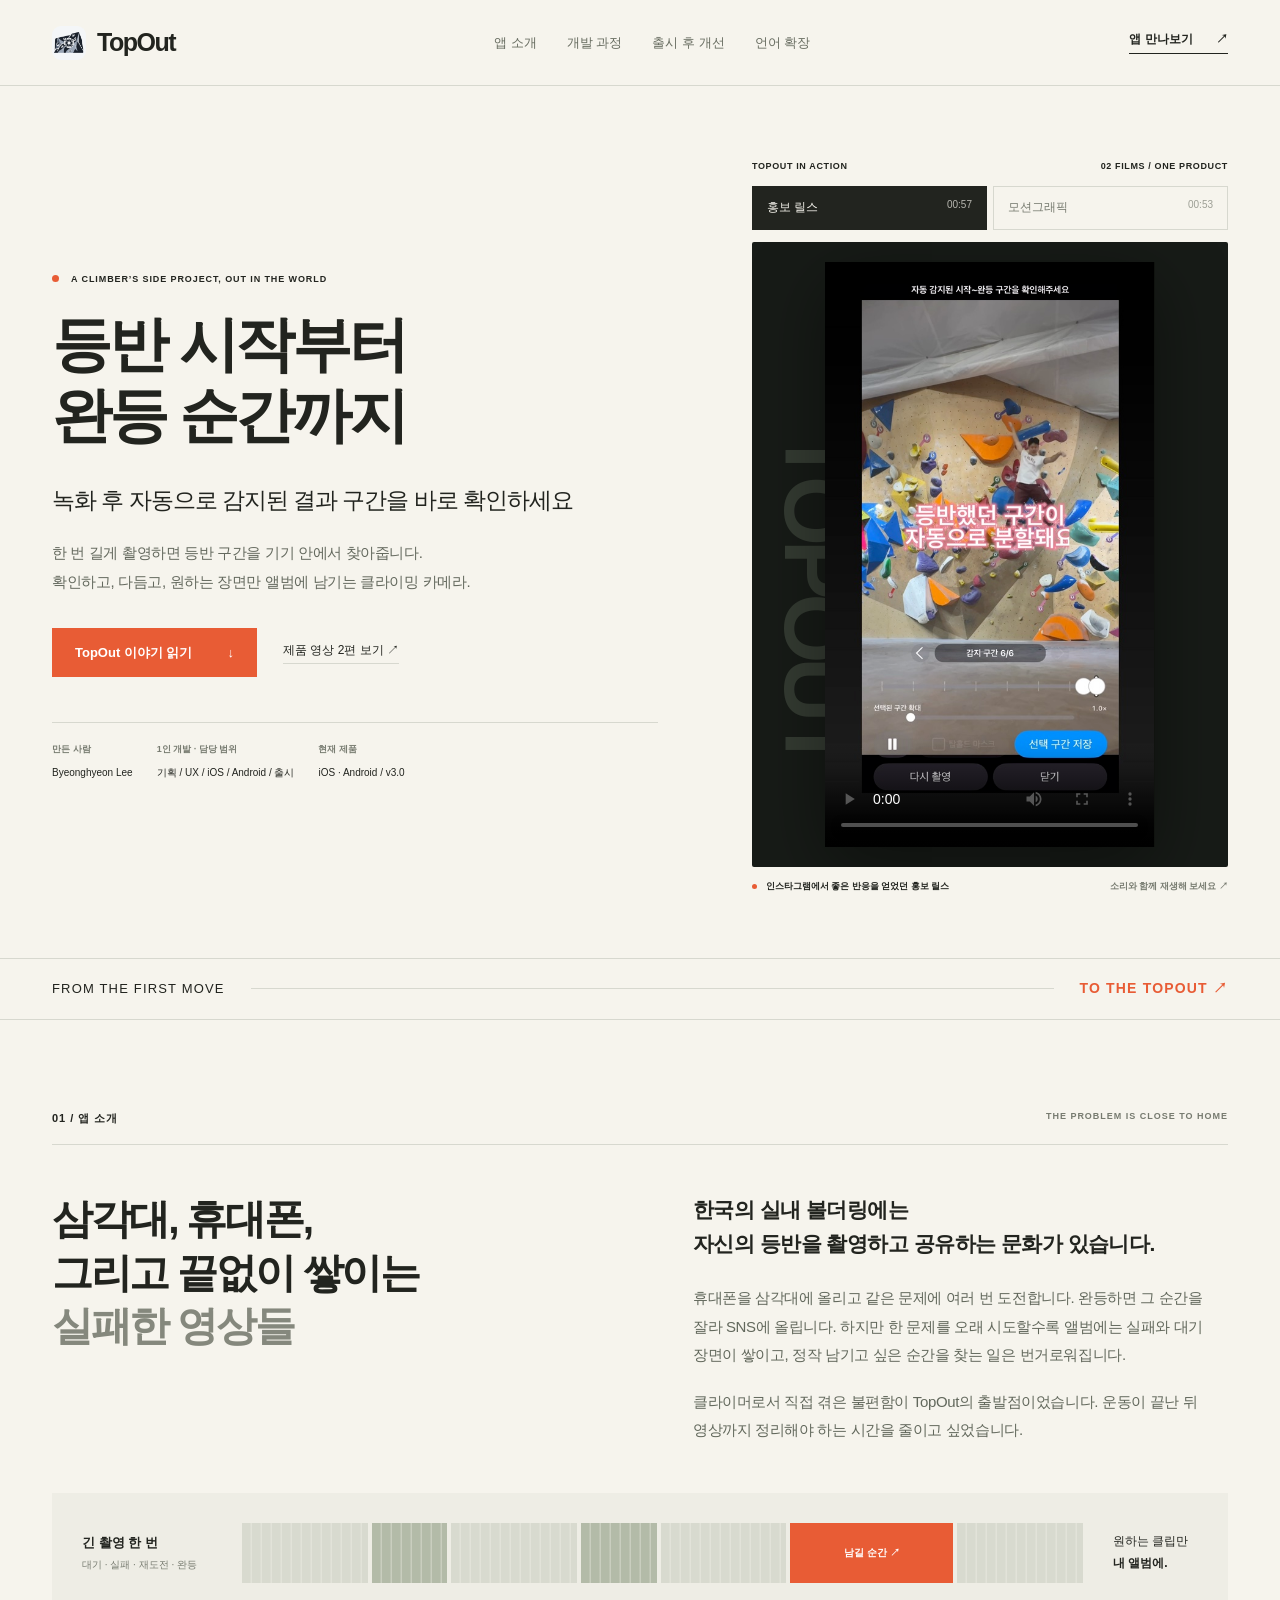
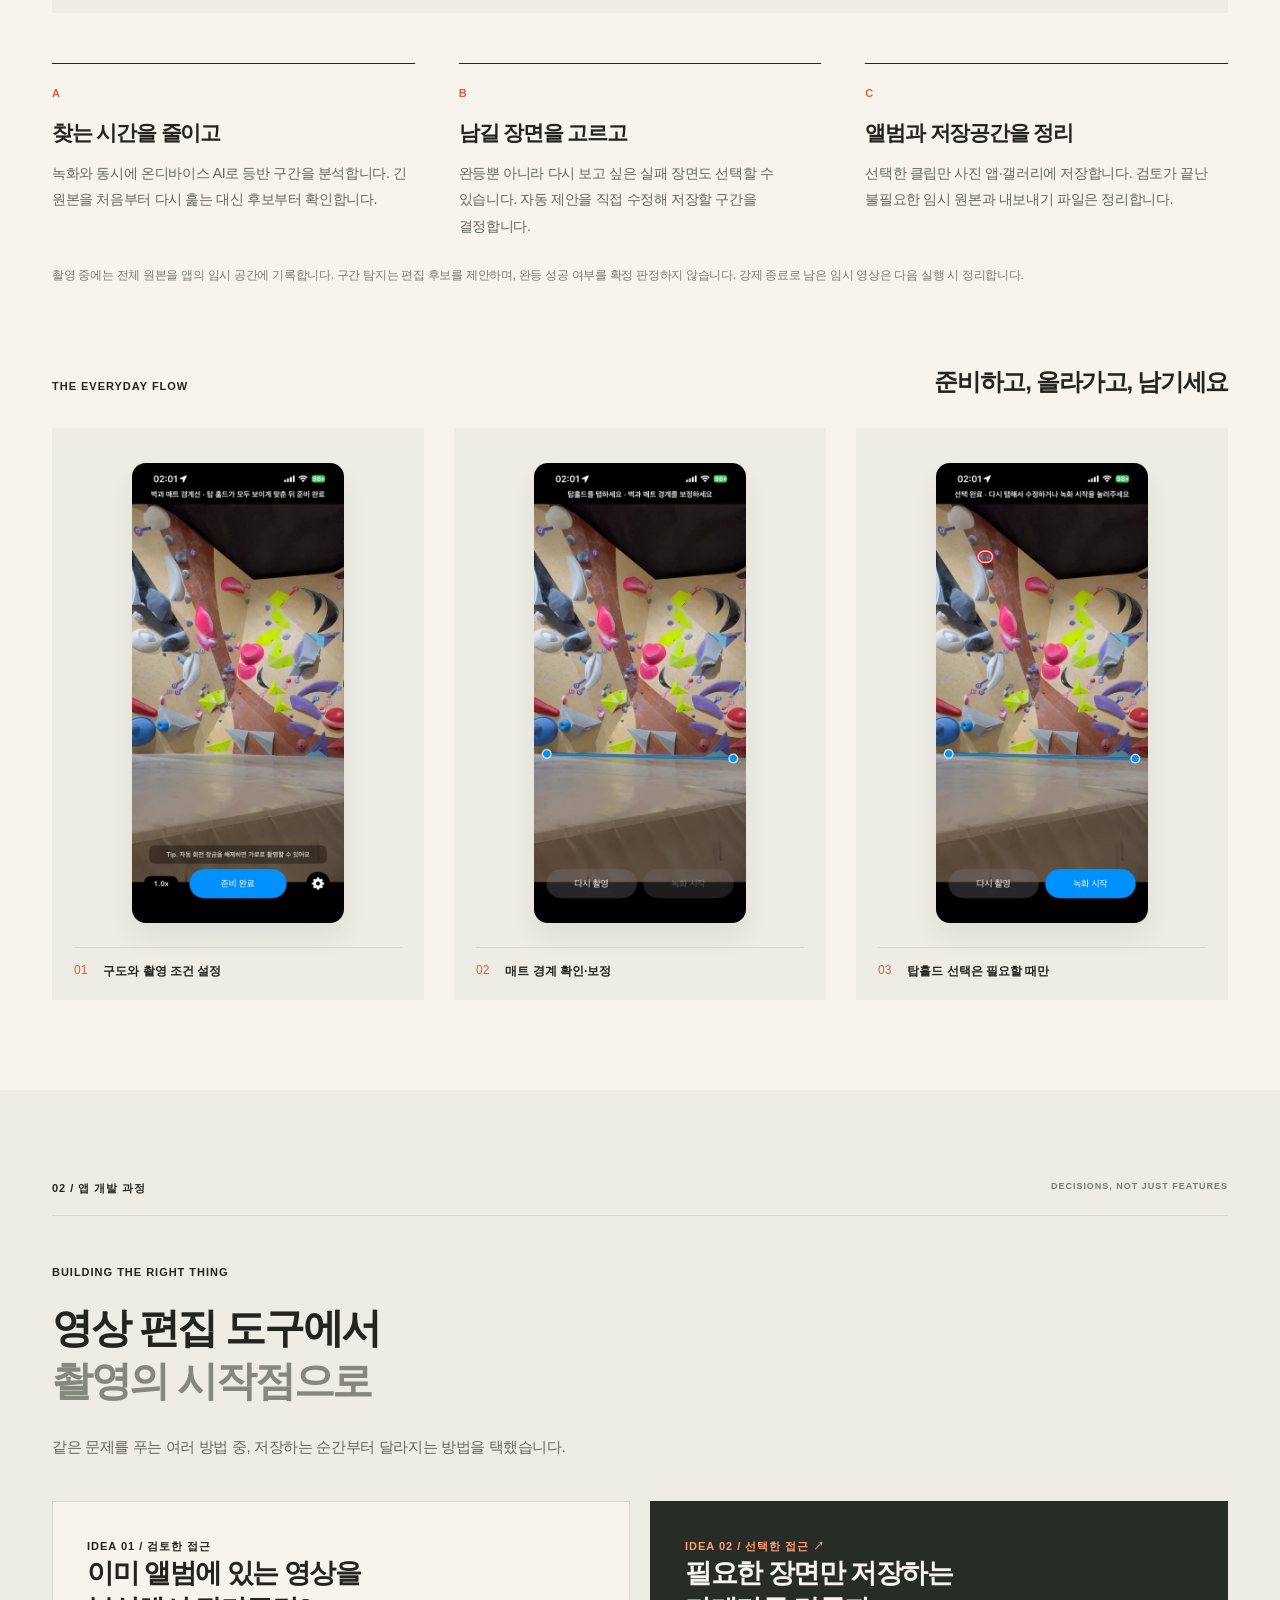
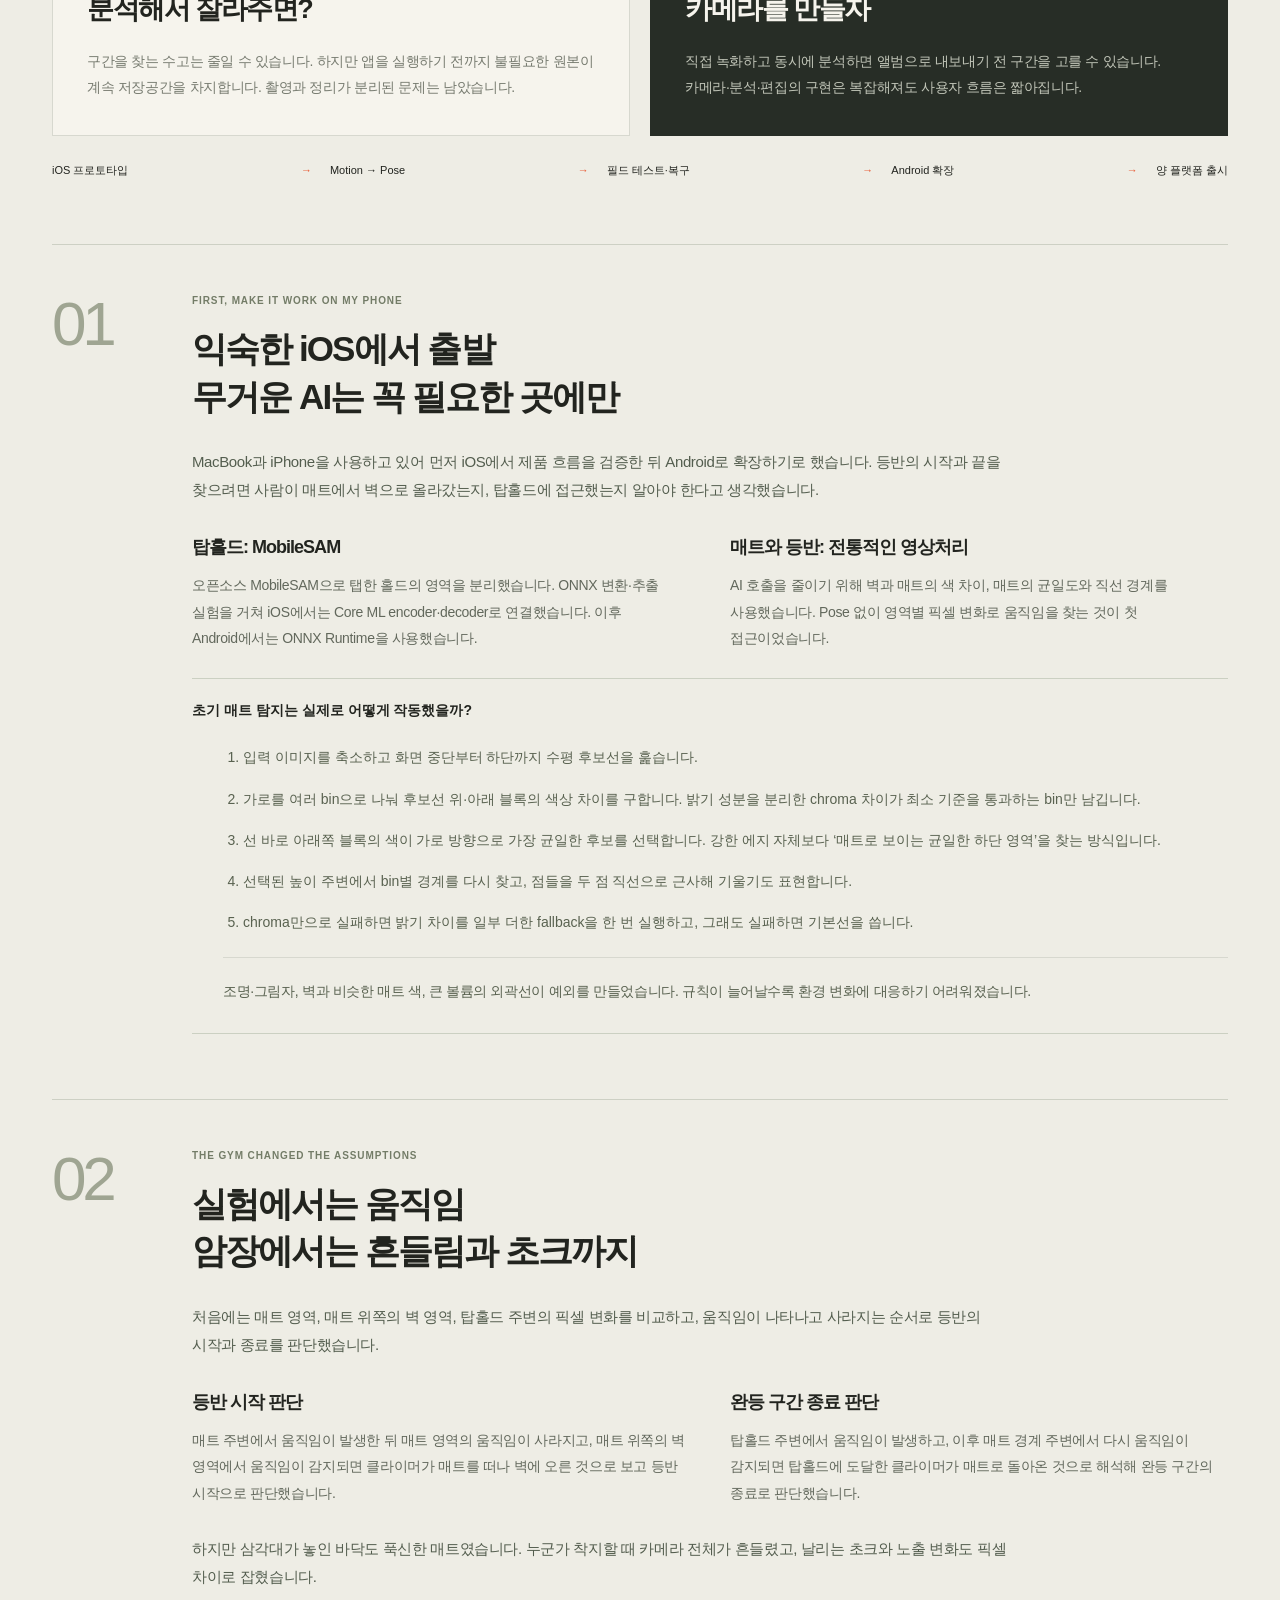
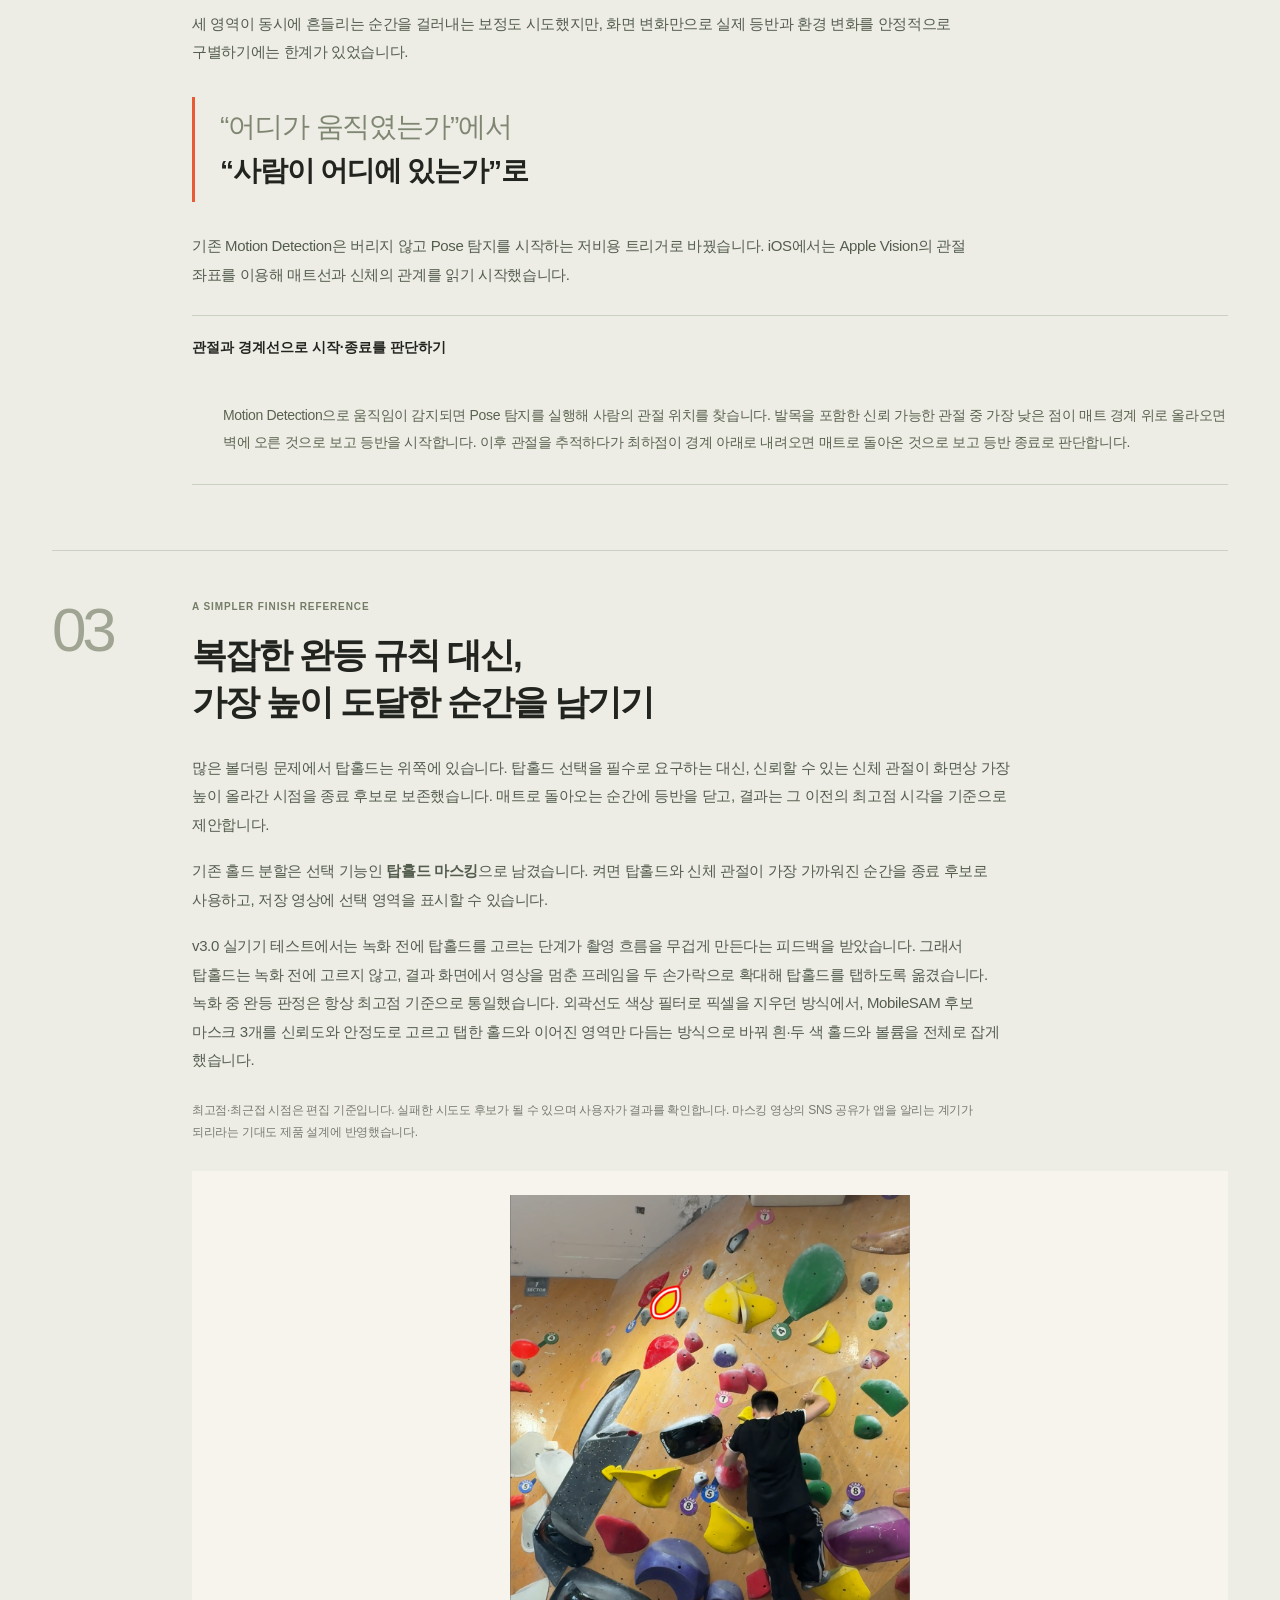
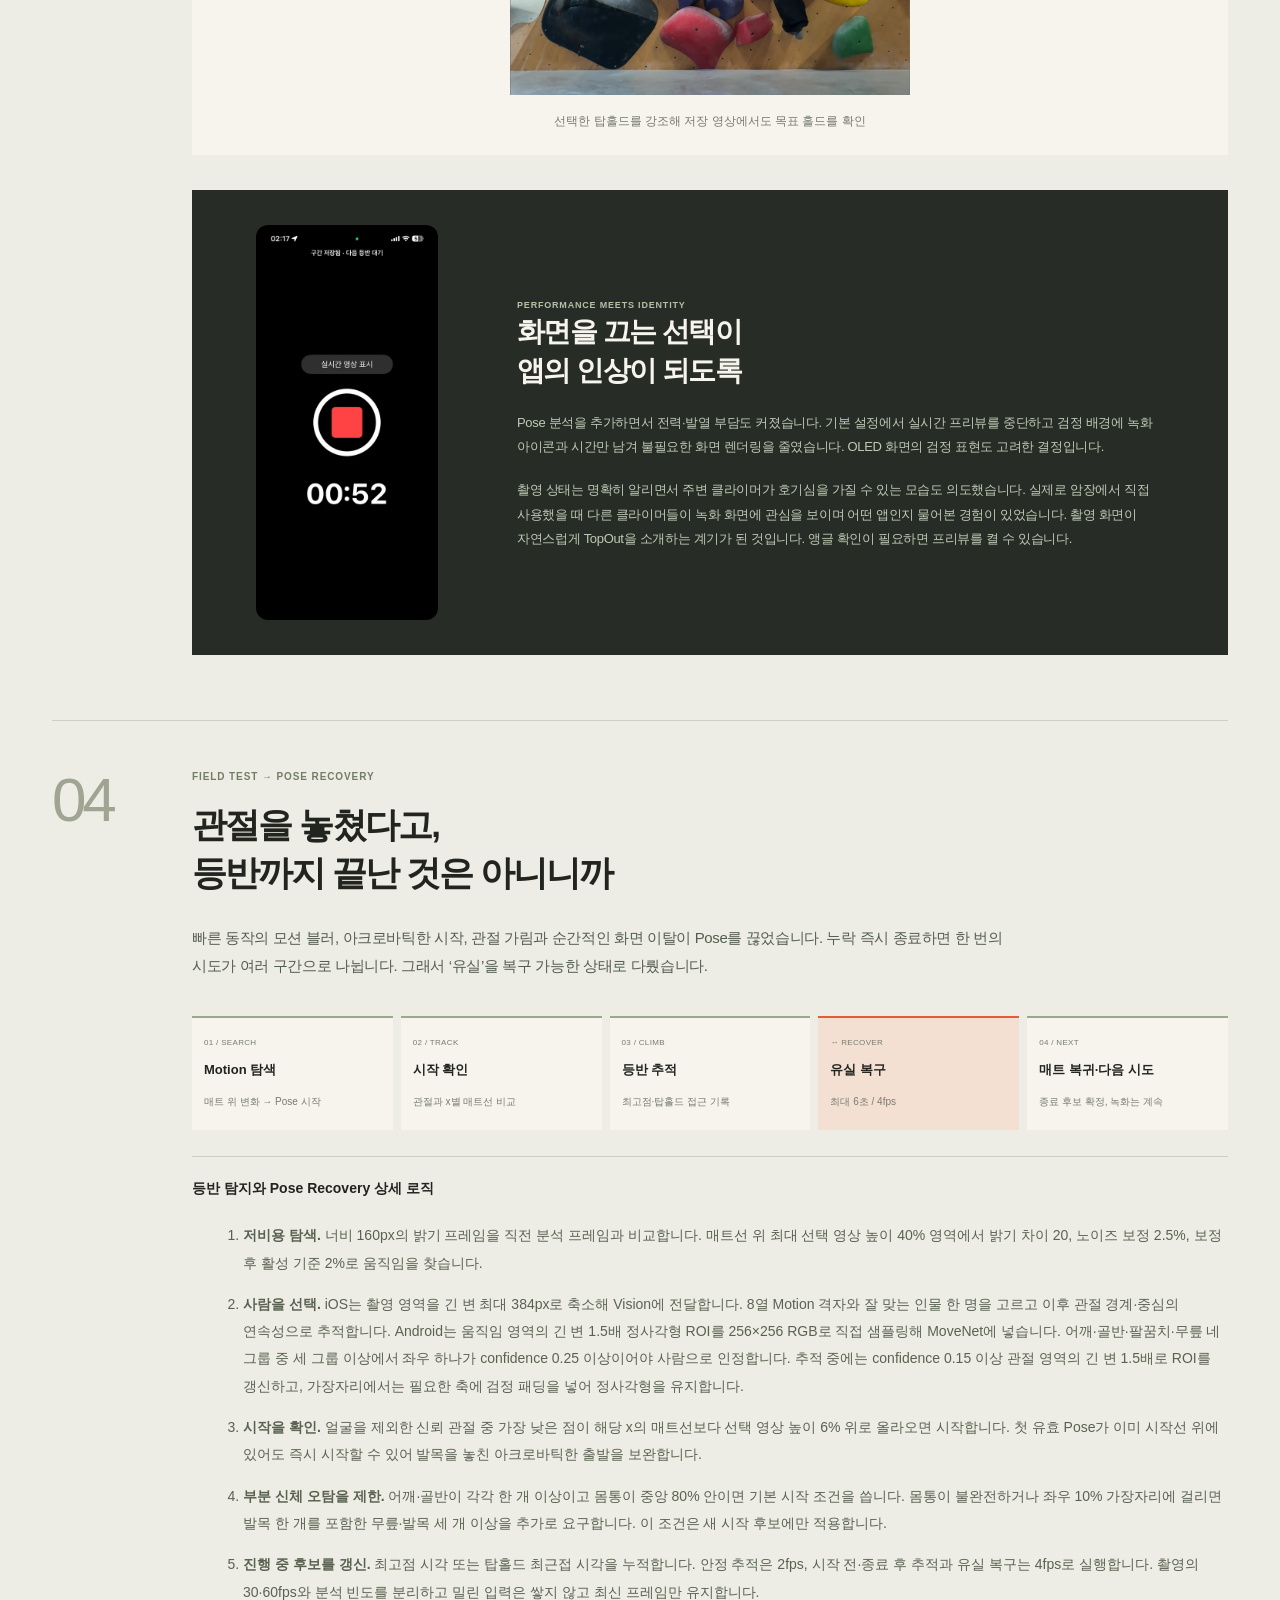
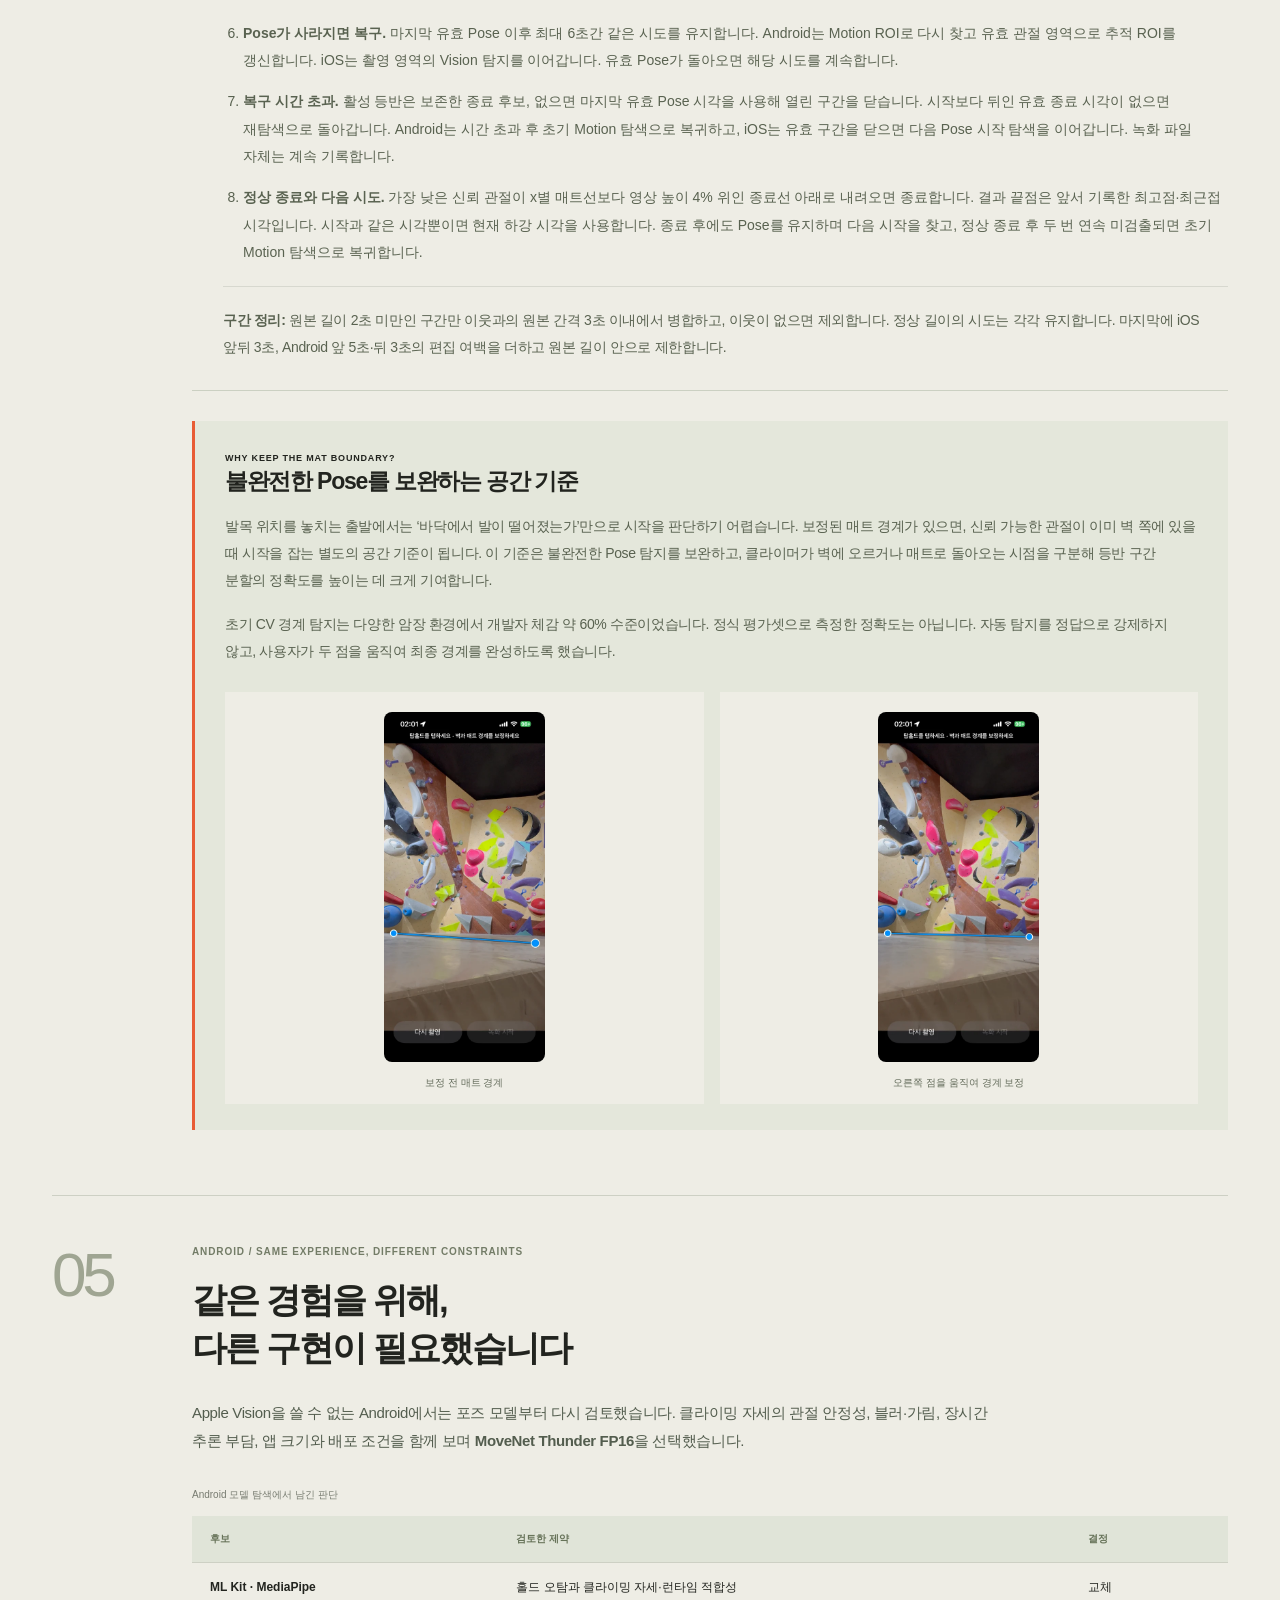
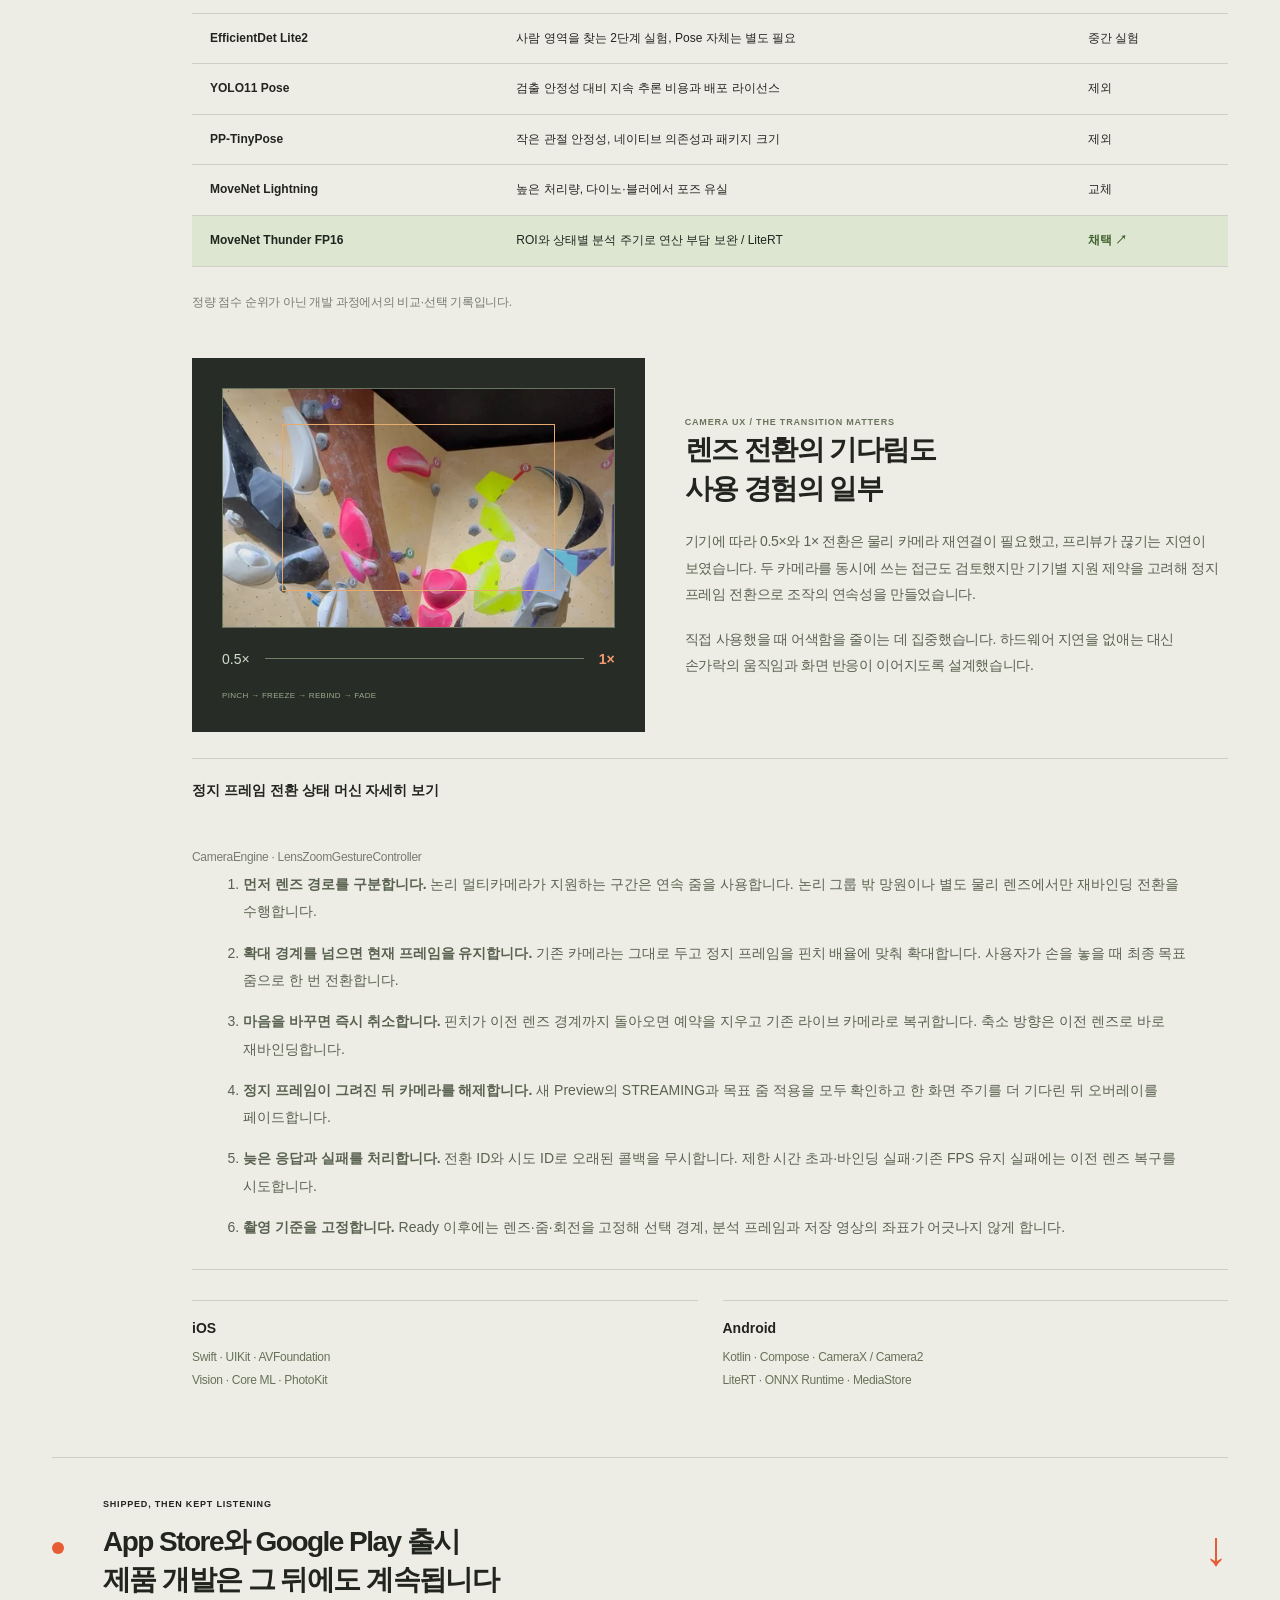
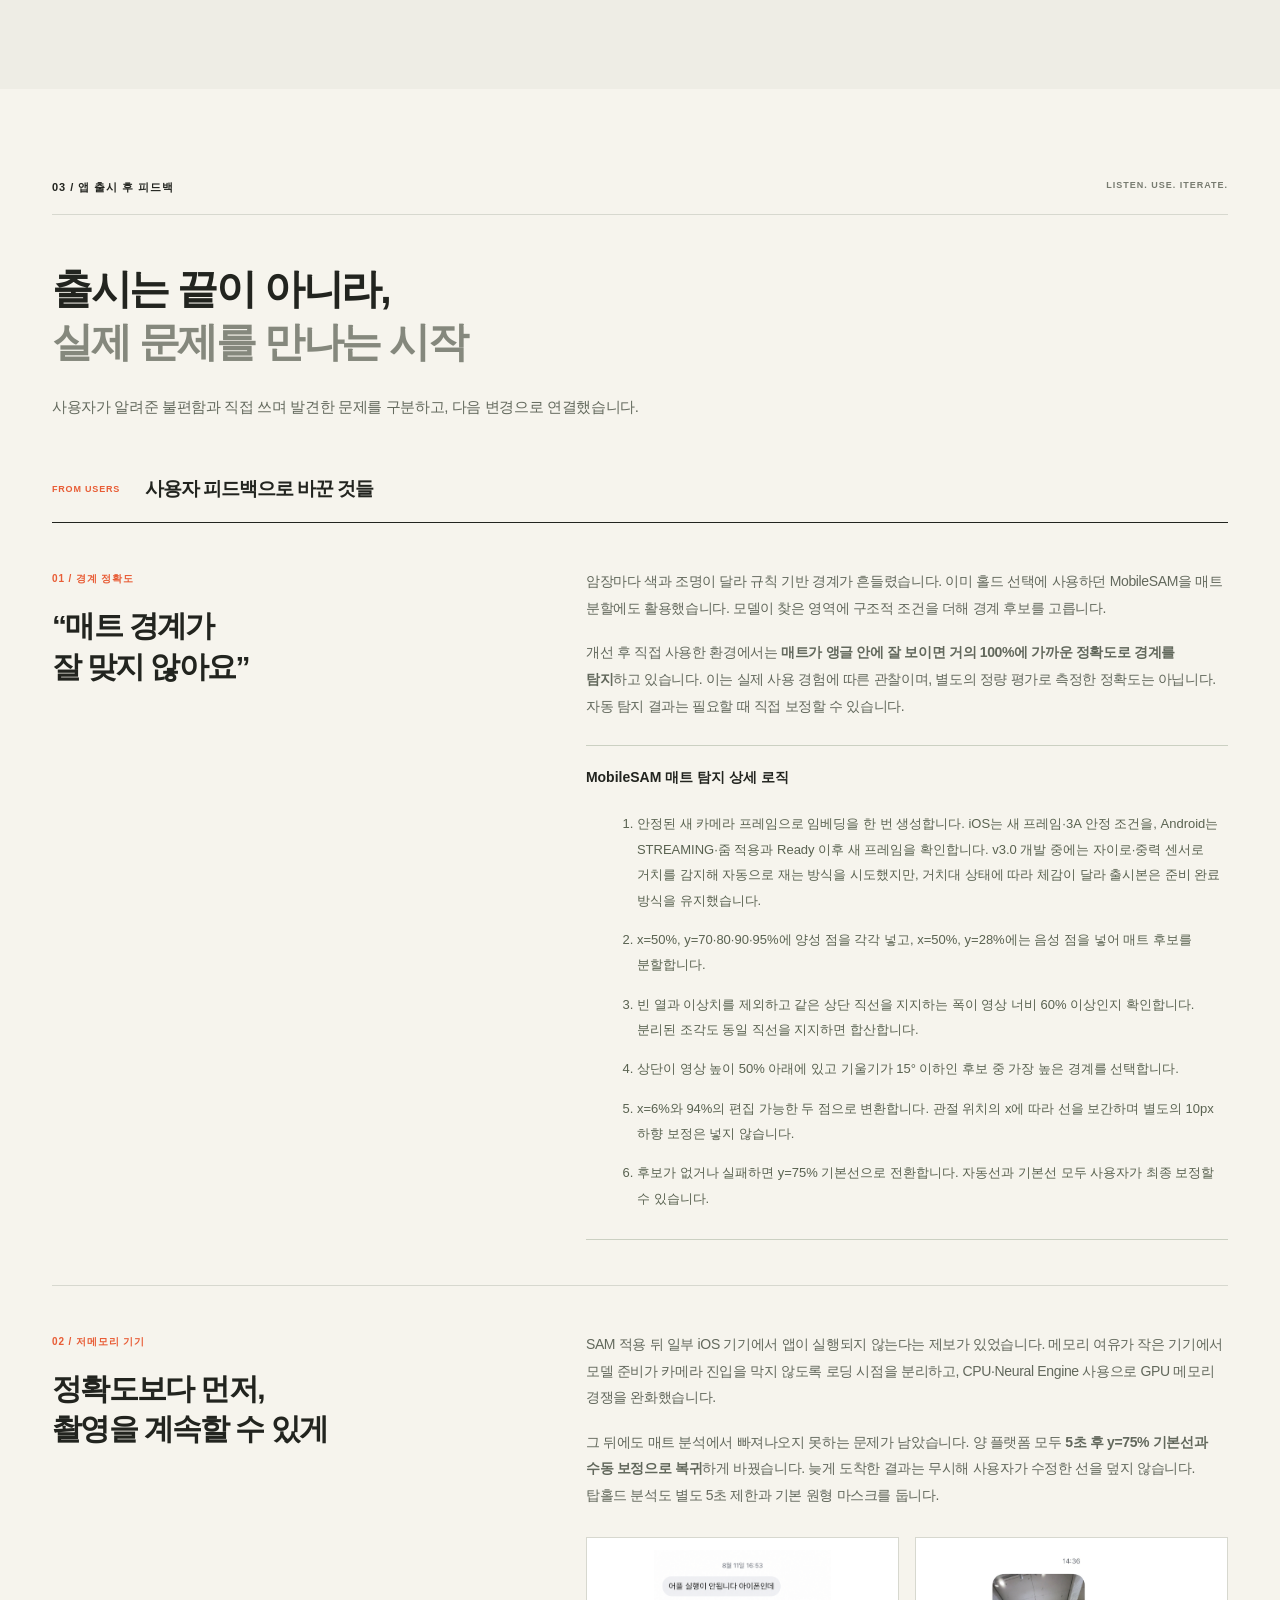
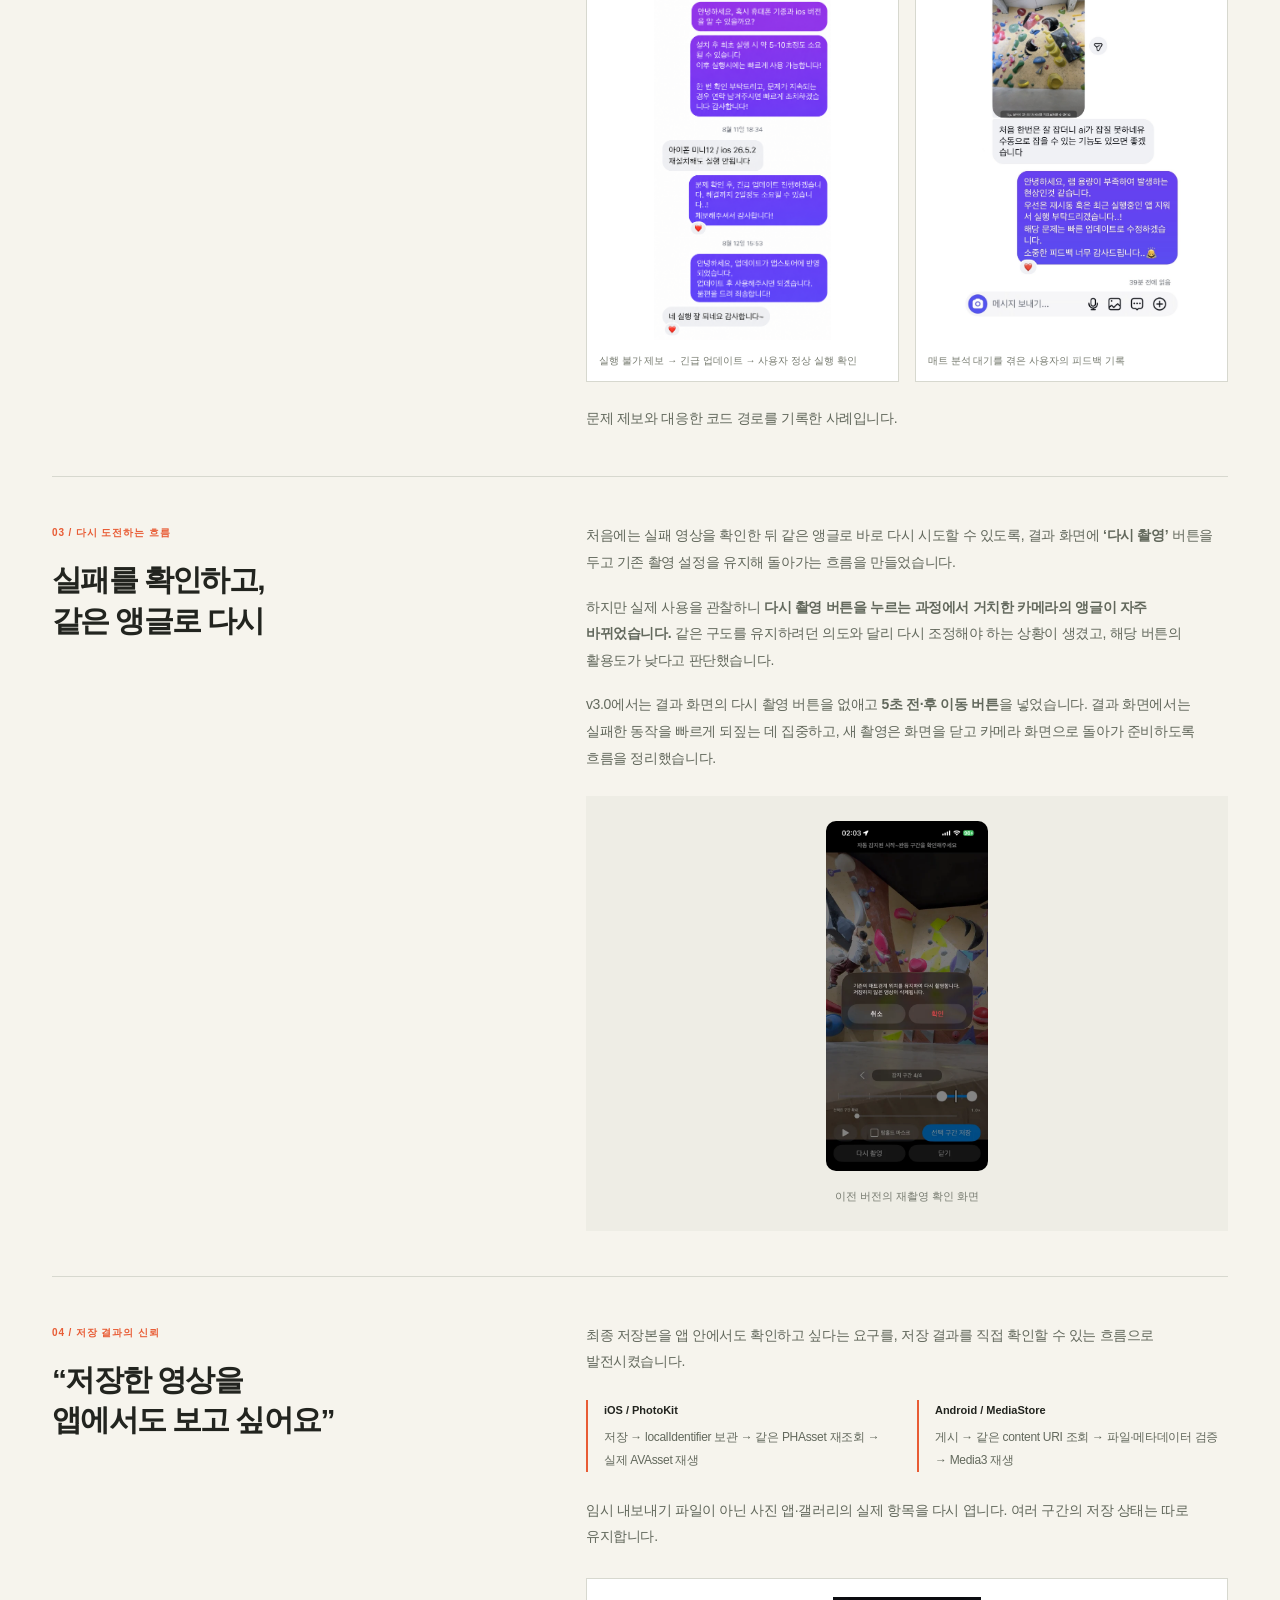
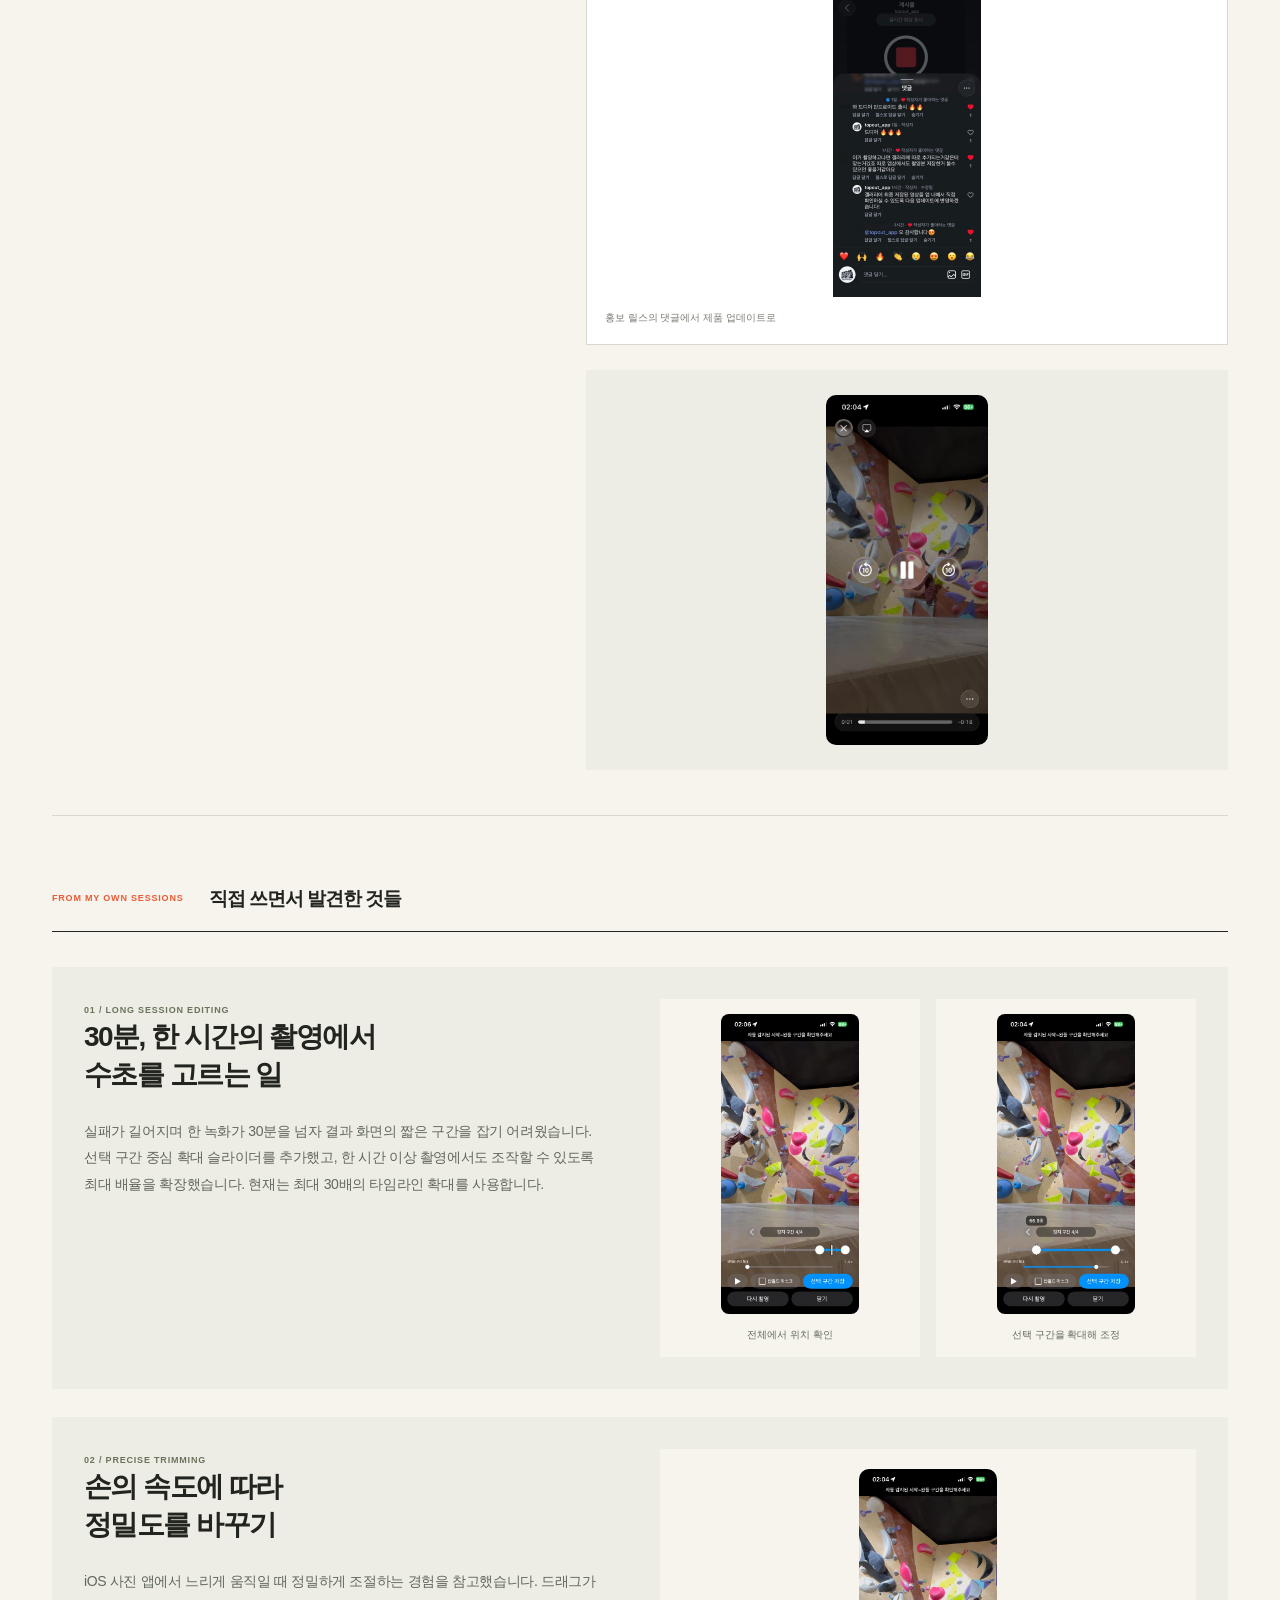
==== commit a13a06fe: "재촬영 이미지 캡션 문구와 스타일 정리" ====
--- a/portfolio/index.html
+++ b/portfolio/index.html
@@ -566,7 +566,7 @@
 <p>v3.0에서는 결과 화면의 다시 촬영 버튼을 없애고 <strong>5초 전·후 이동 버튼</strong>을 넣었습니다. 결과 화면에서는 실패한 동작을 빠르게 되짚는 데 집중하고, 새 촬영은 화면을 닫고 카메라 화면으로 돌아가 준비하도록 흐름을 정리했습니다.</p>
 <figure class="single-phone">
 <img src="assets/after-examine.webp" alt="리뷰 화면에서 다시 촬영으로 돌아가기 전 미저장 클립 삭제를 확인하는 화면" loading="lazy">
-<figcaption>초기 버전의 다시 촬영 흐름. v3.0에서는 결과 화면의 해당 버튼을 제거했습니다.</figcaption>
+<figcaption>이전 버전의 재촬영 확인 화면</figcaption>
 </figure>
 </div>
 </article>
--- a/portfolio/styles.css
+++ b/portfolio/styles.css
@@ -1018,6 +1018,15 @@
   margin:auto;
   border-radius:10px;
 }
+.single-phone figcaption {
+  margin-top:16px;
+  font-family:inherit;
+  font-size:11px;
+  font-weight:400;
+  line-height:1.7;
+  color:var(--muted);
+  text-align:center;
+}
 .verification-path {
   display:grid;
   grid-template-columns:1fr 1fr;
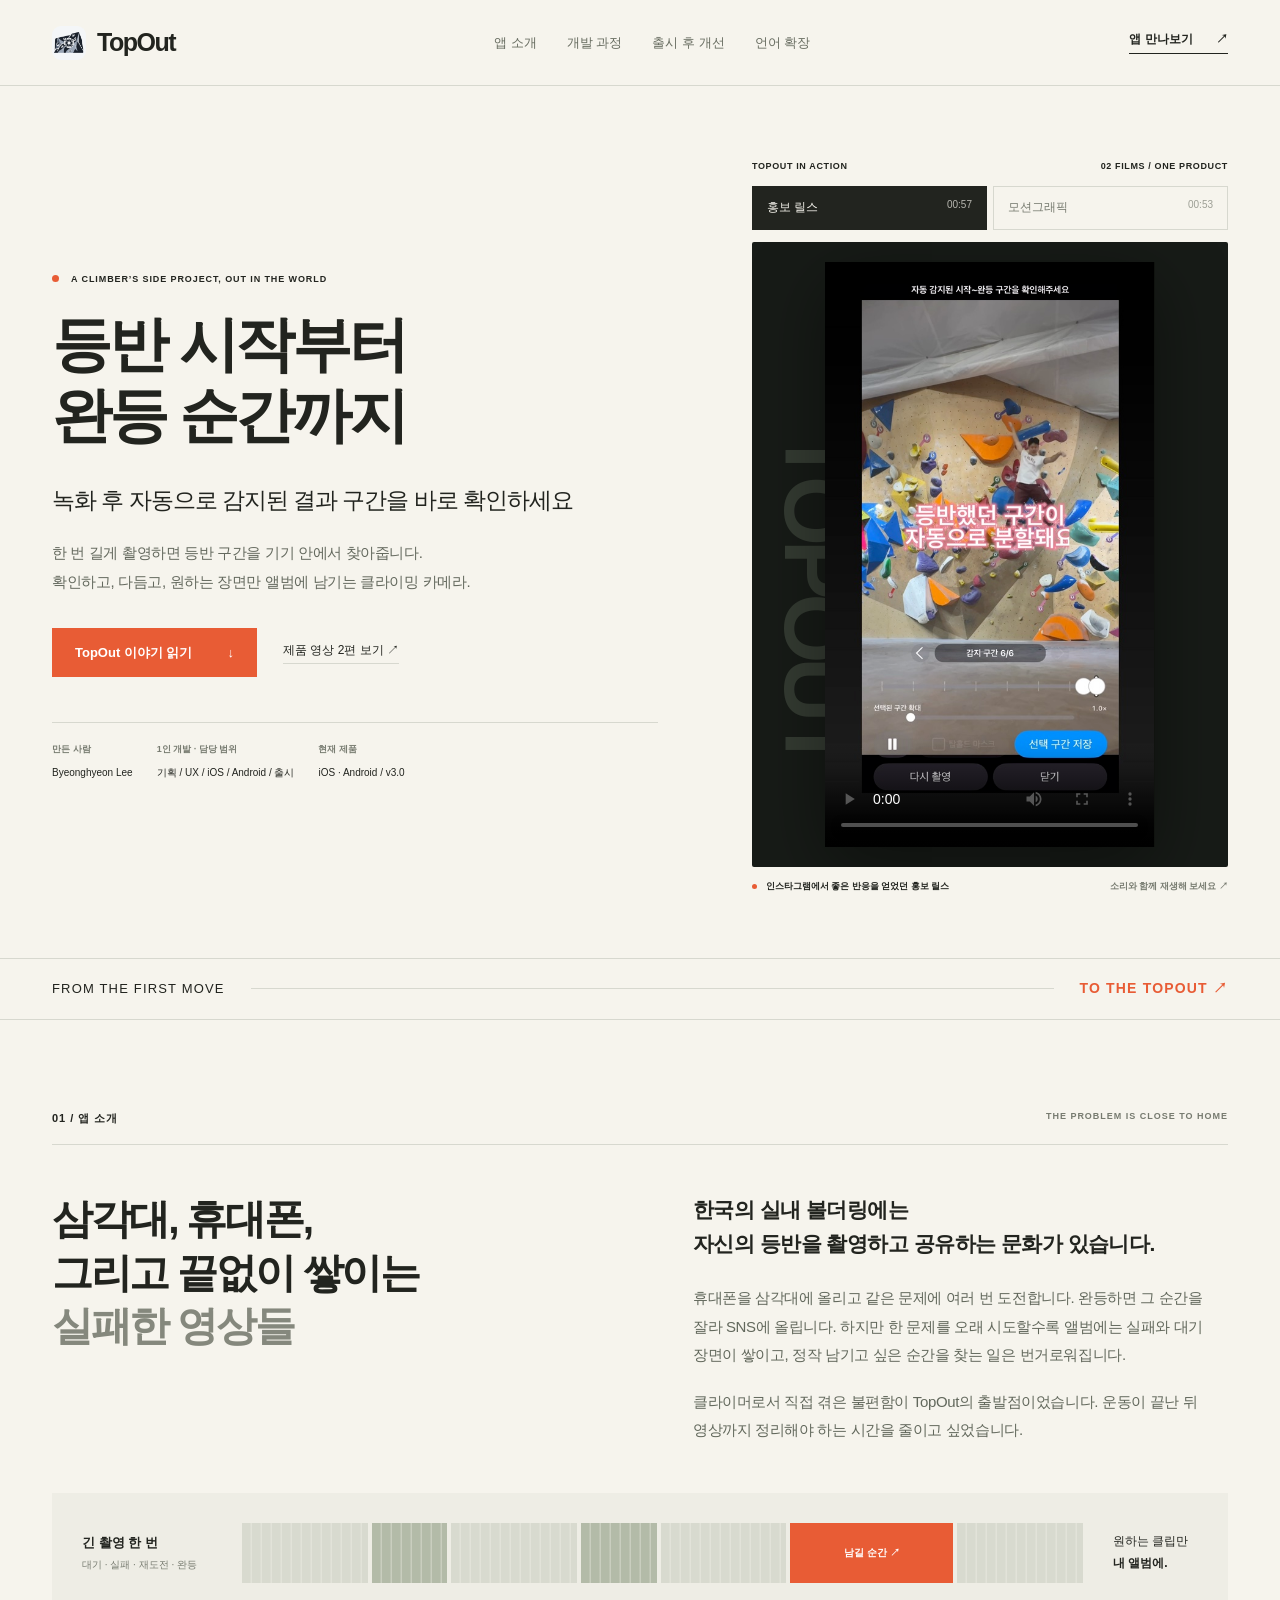
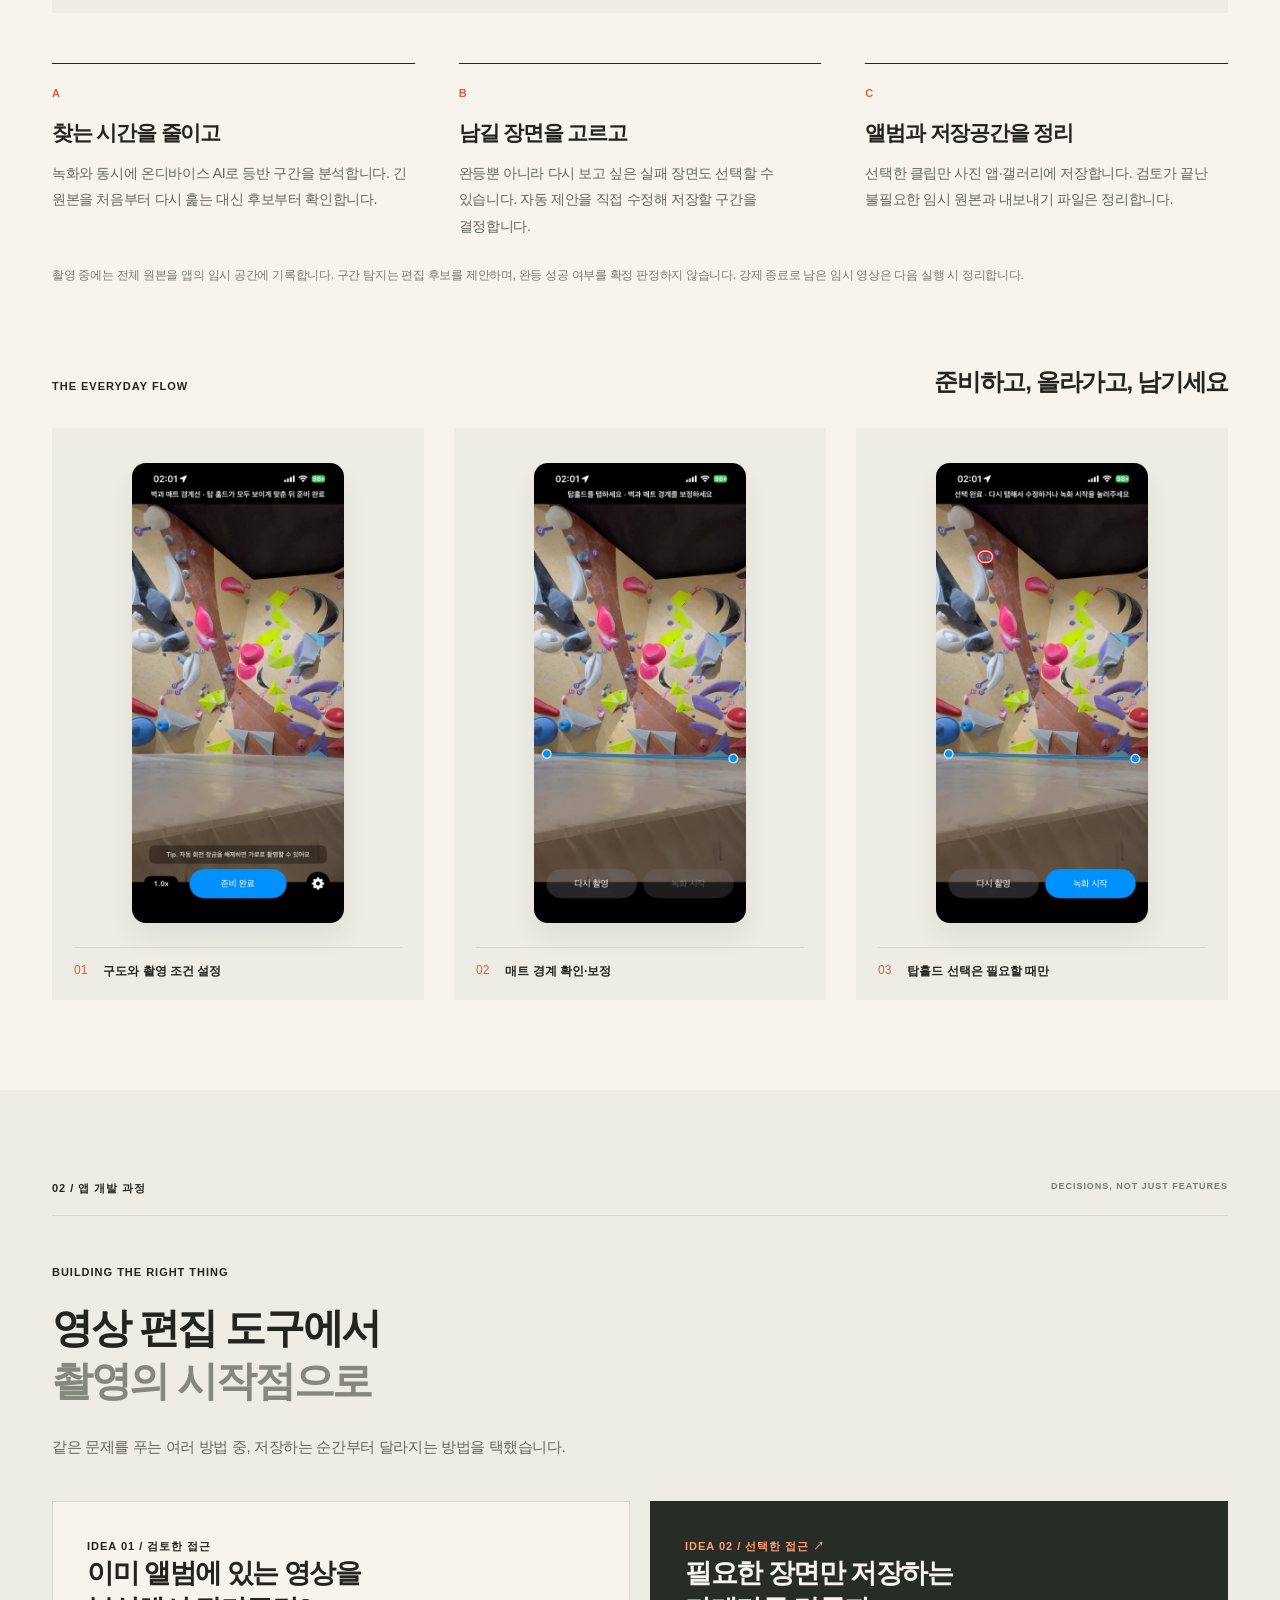
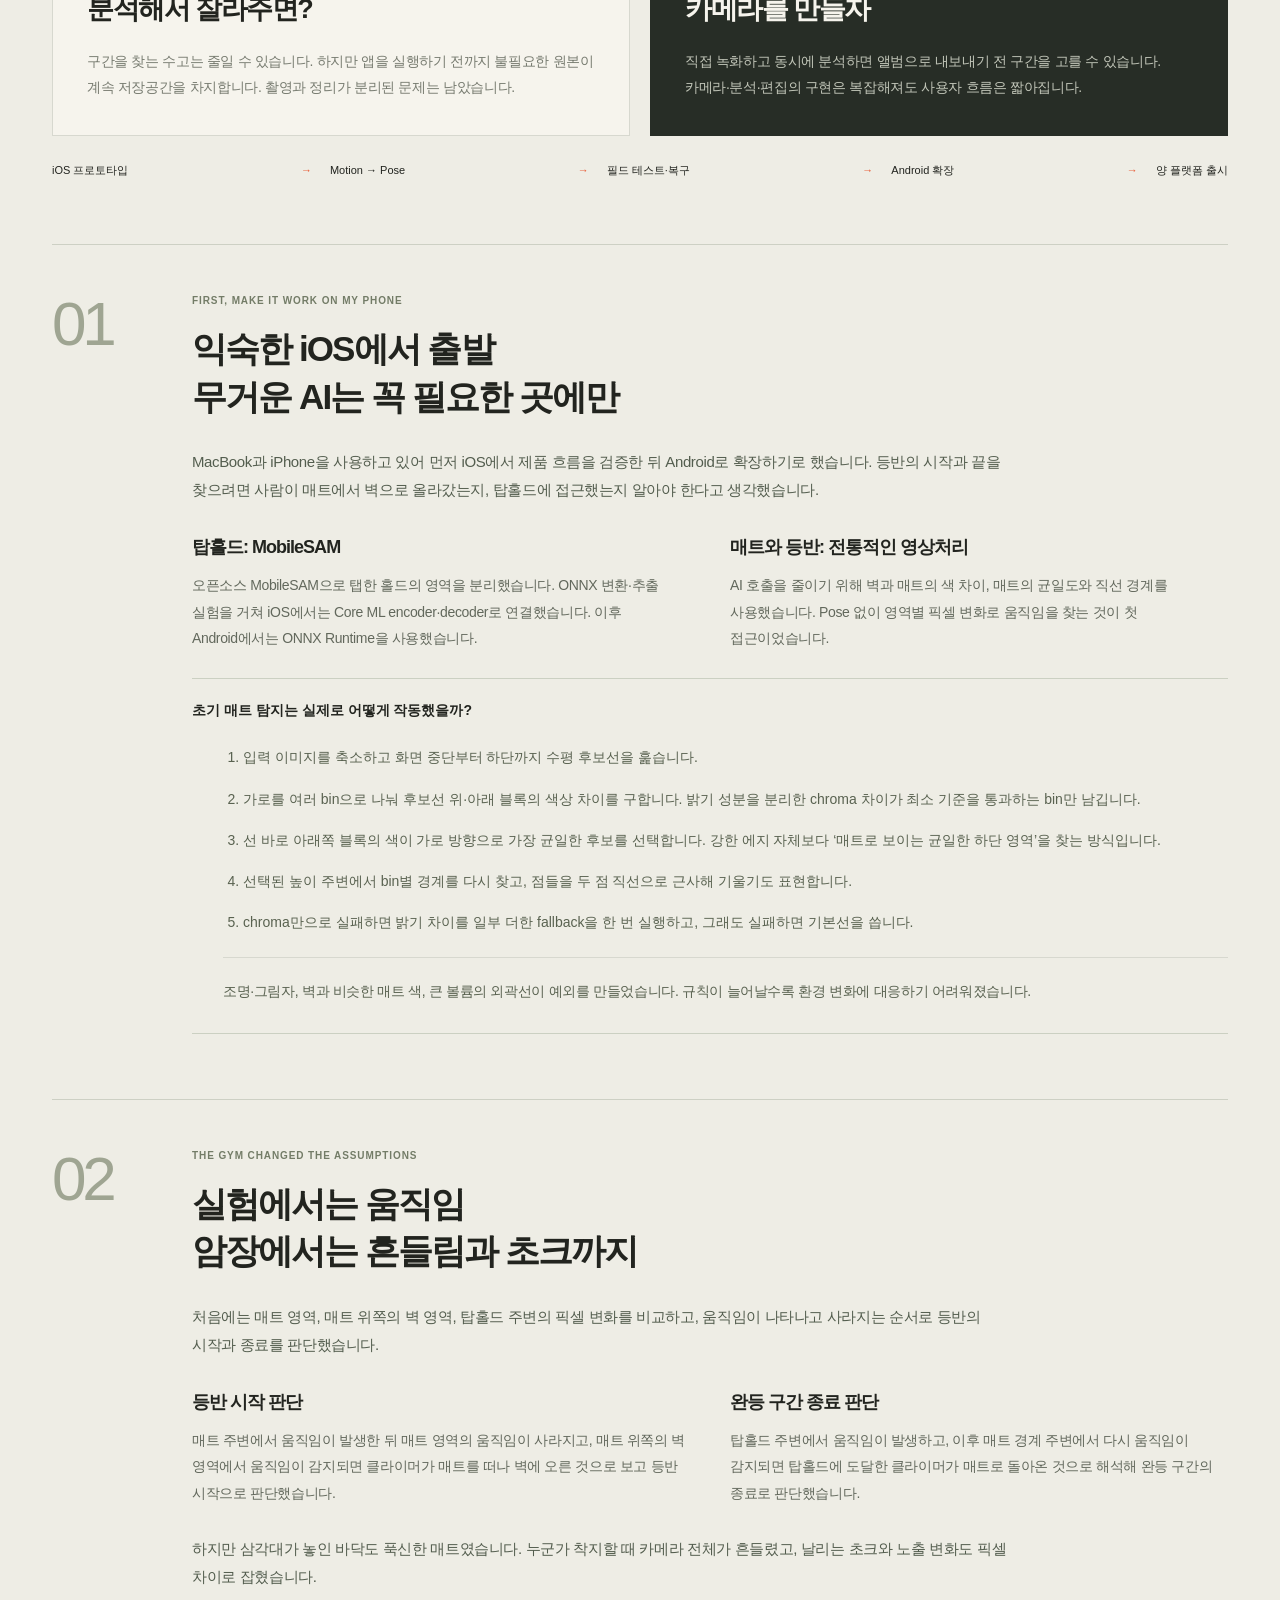
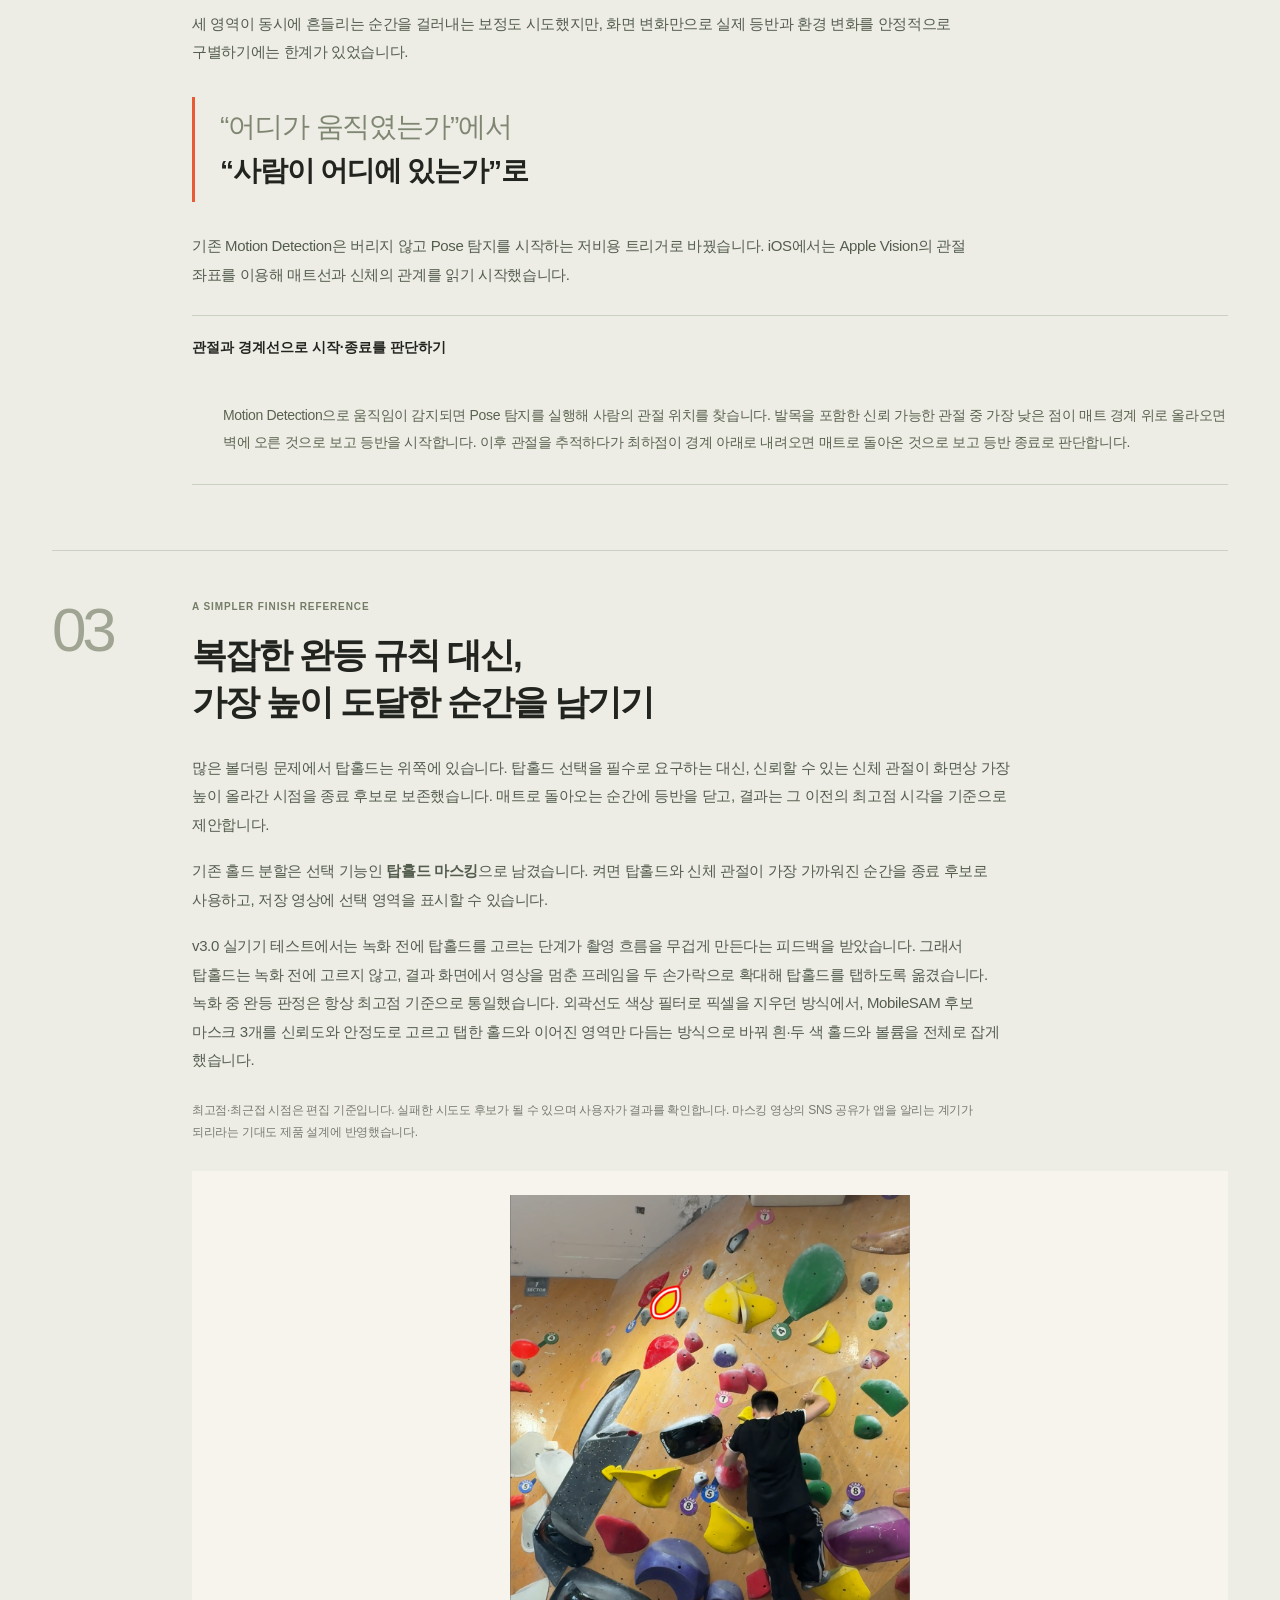
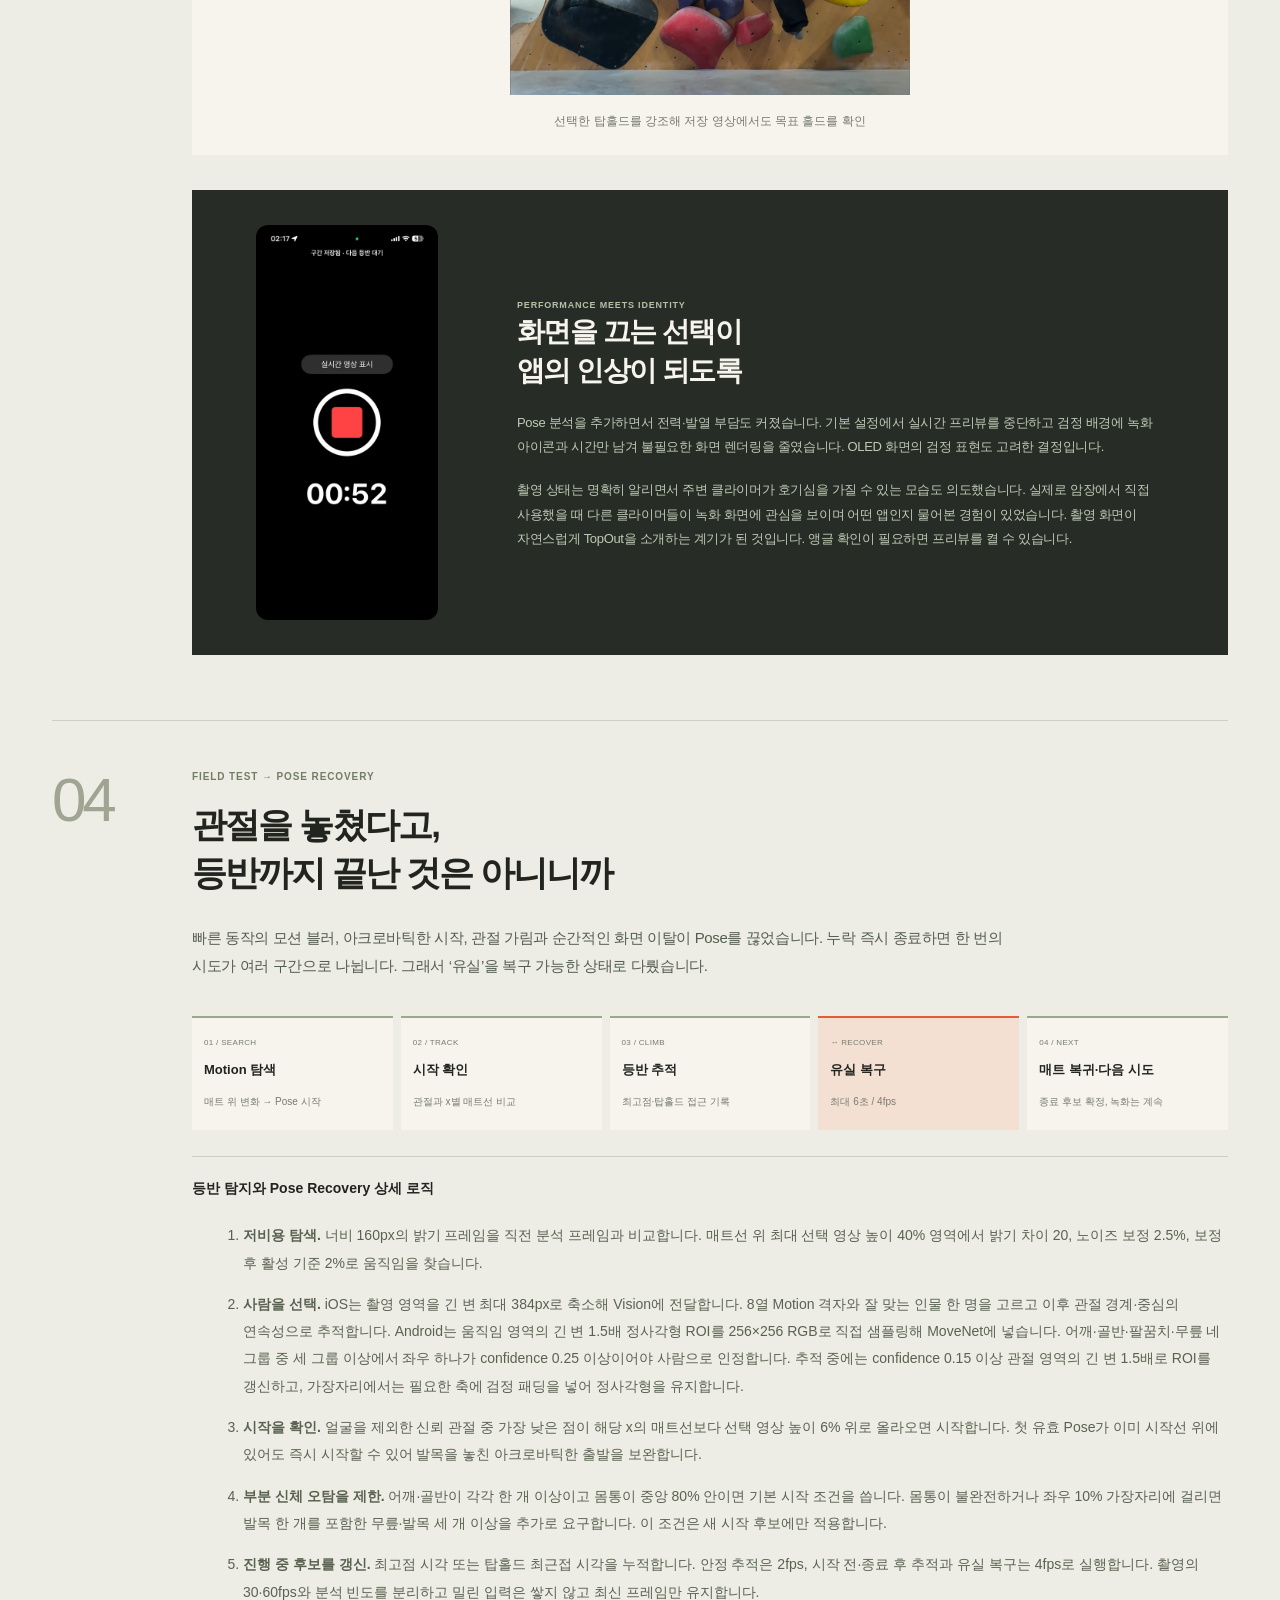
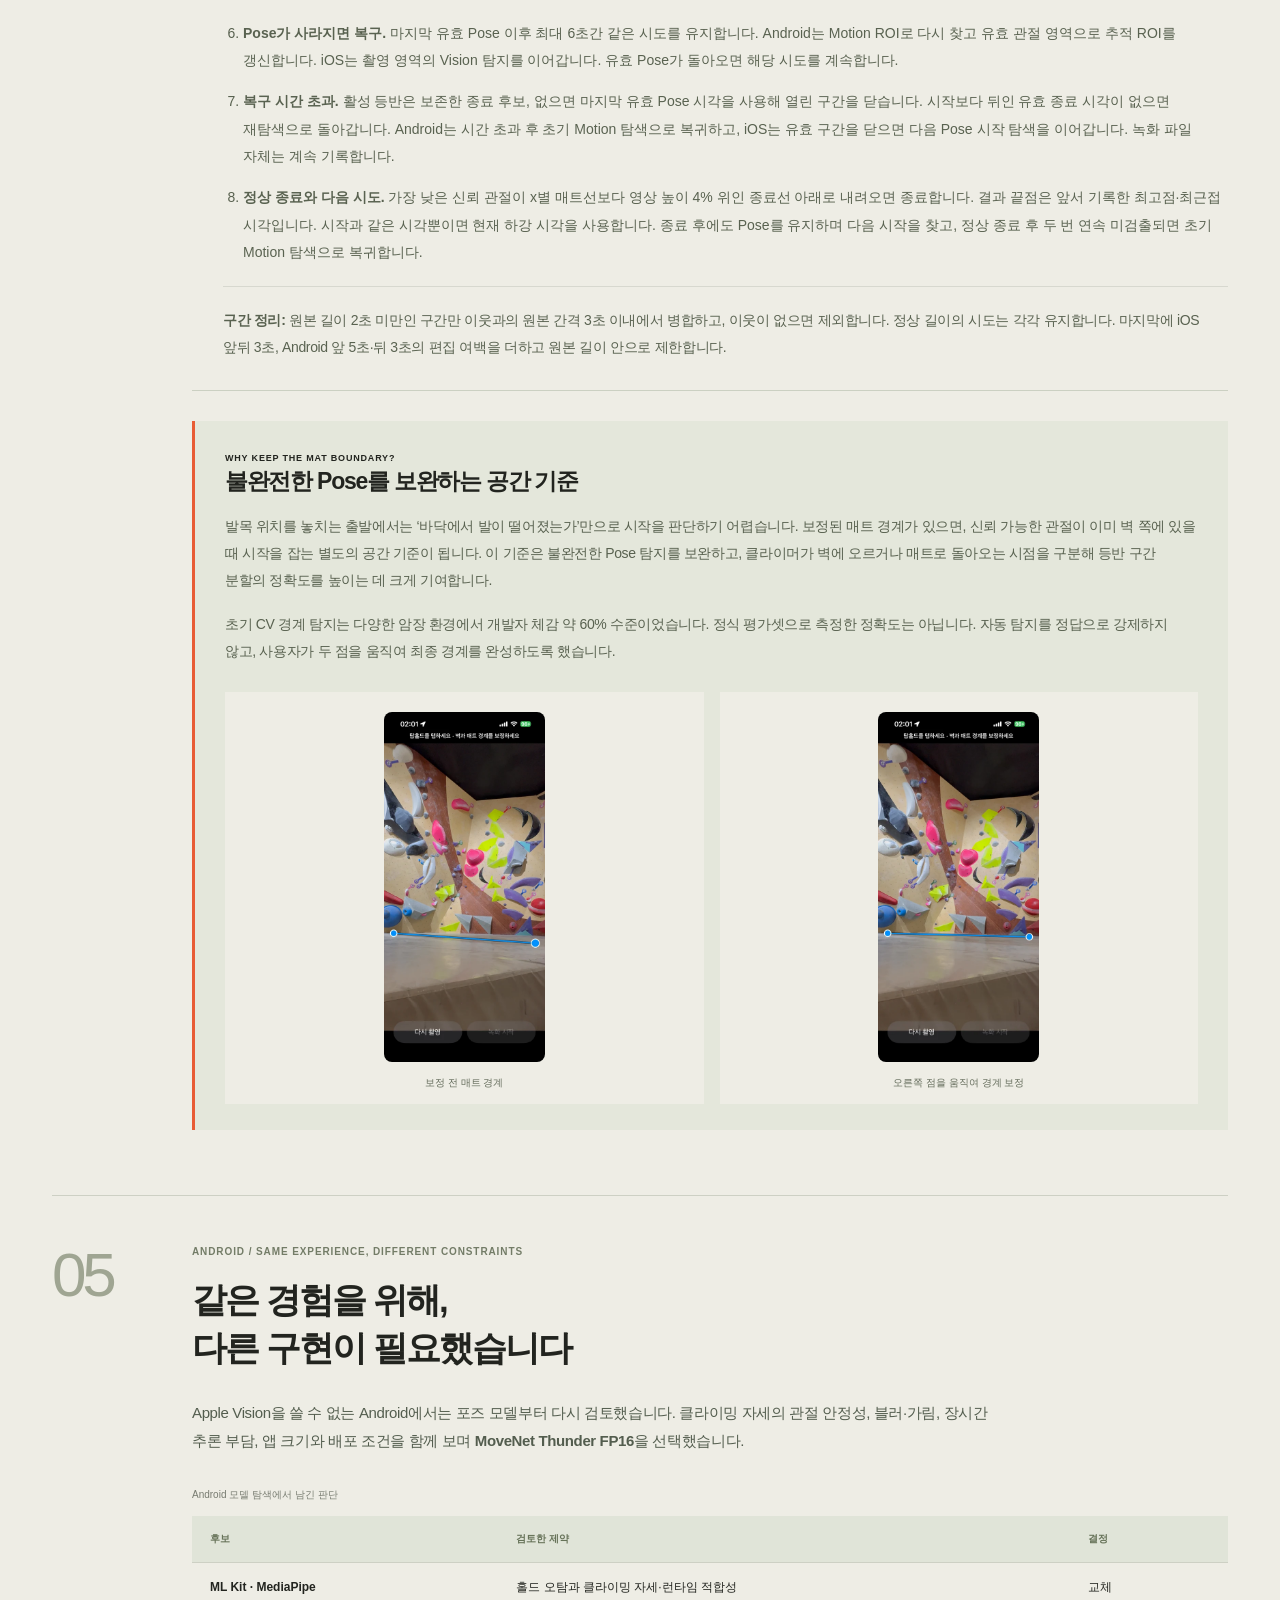
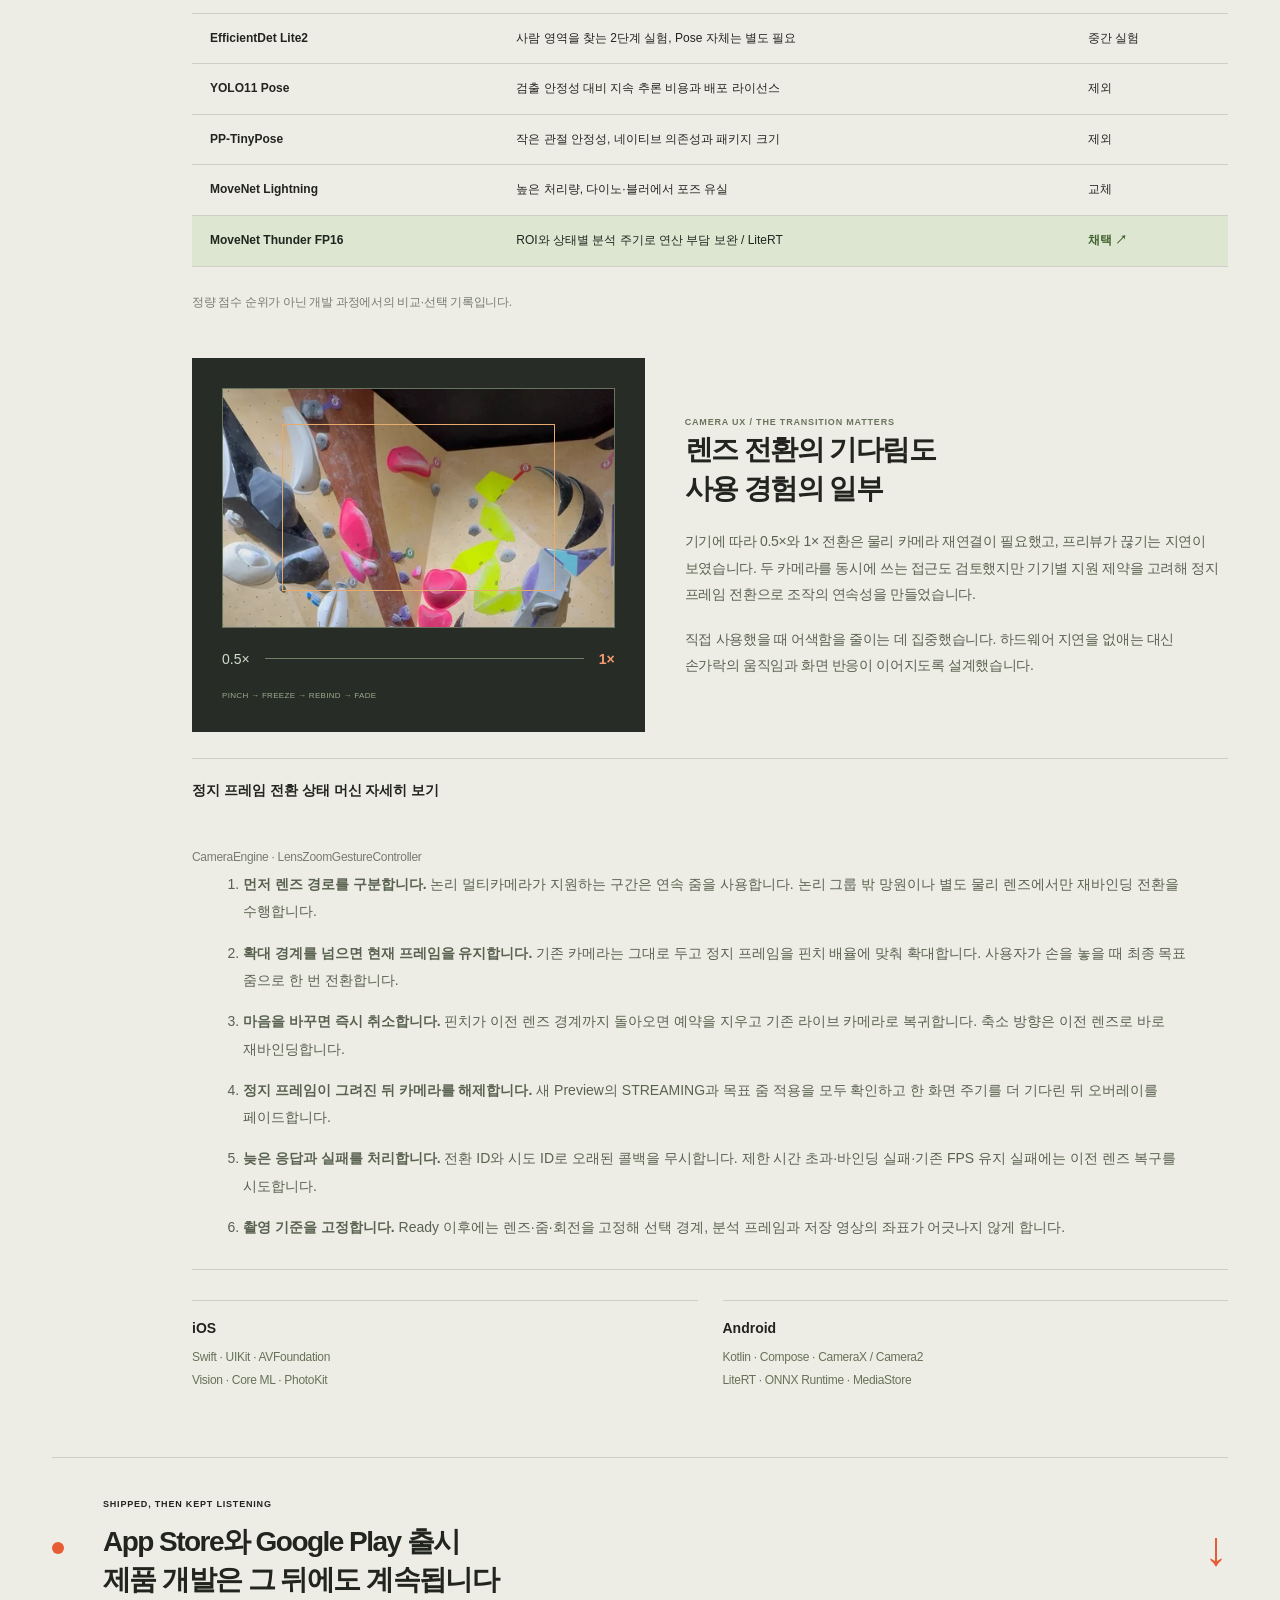
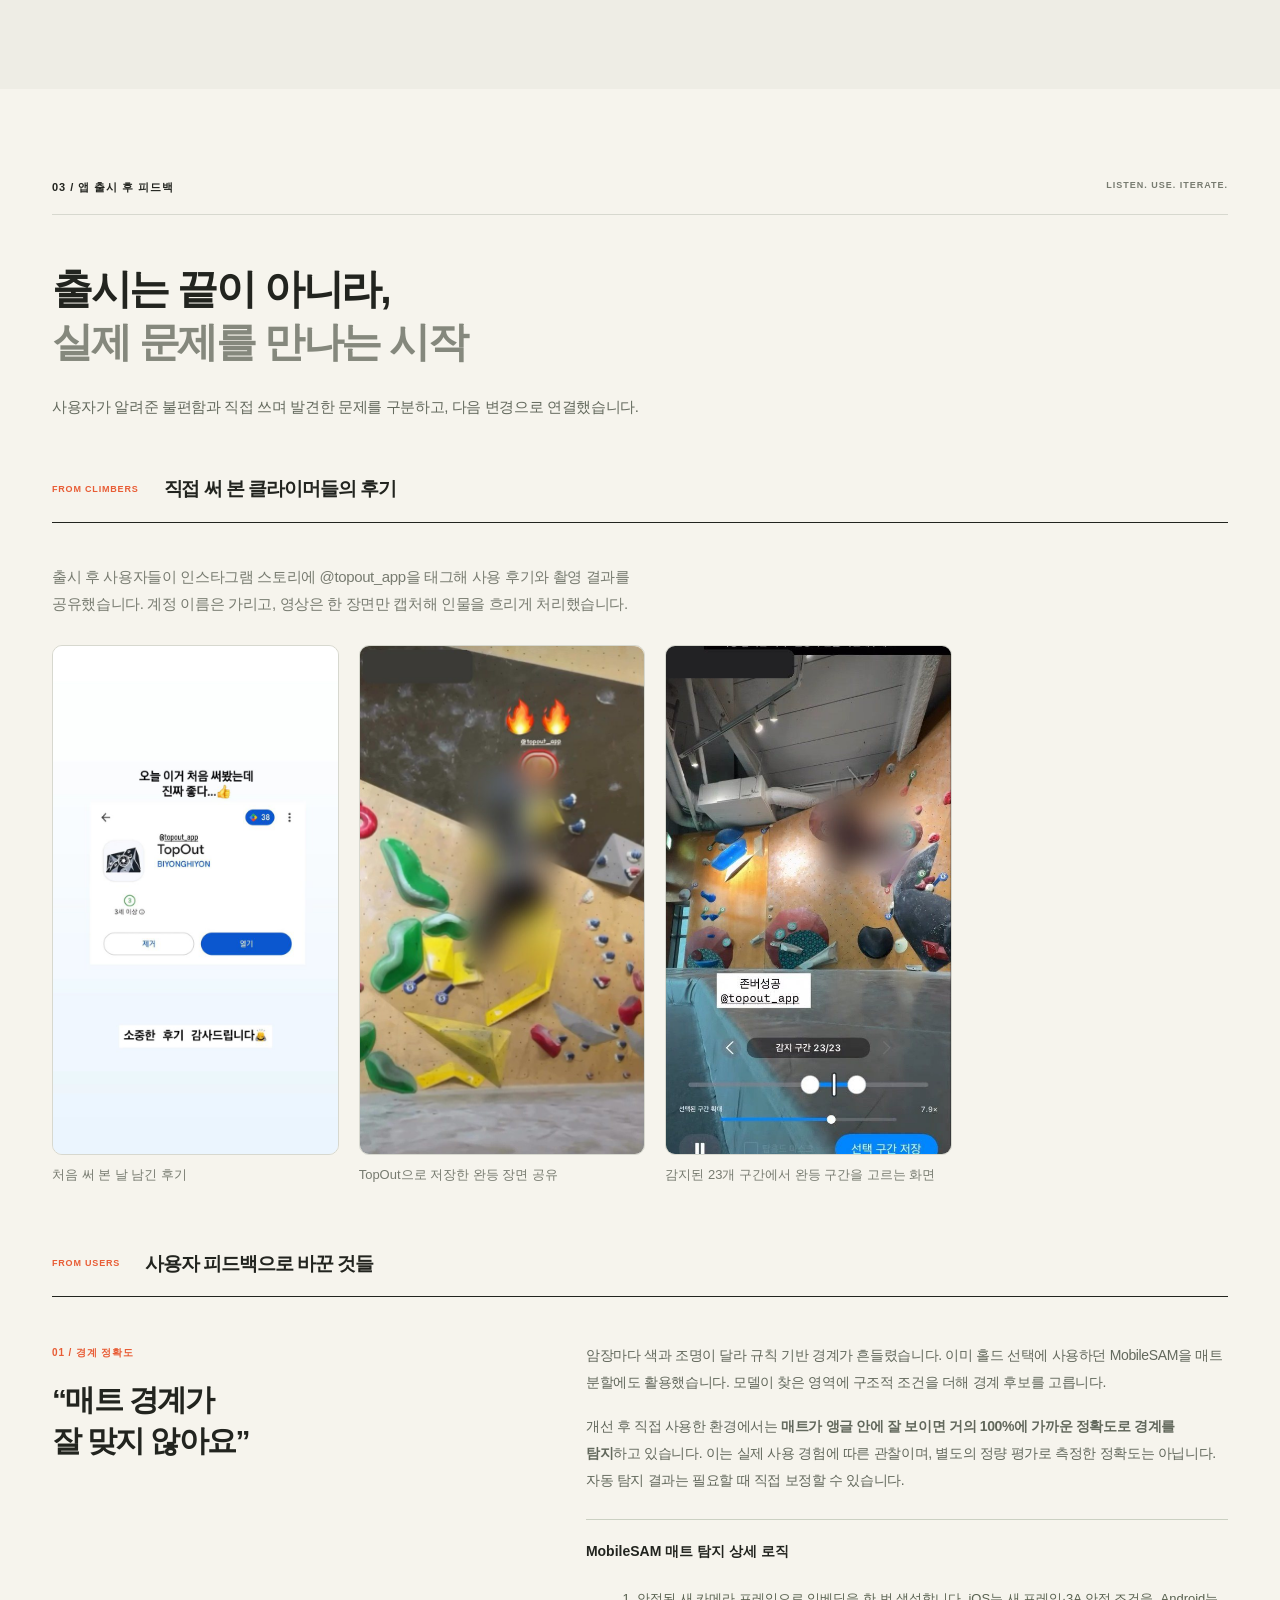
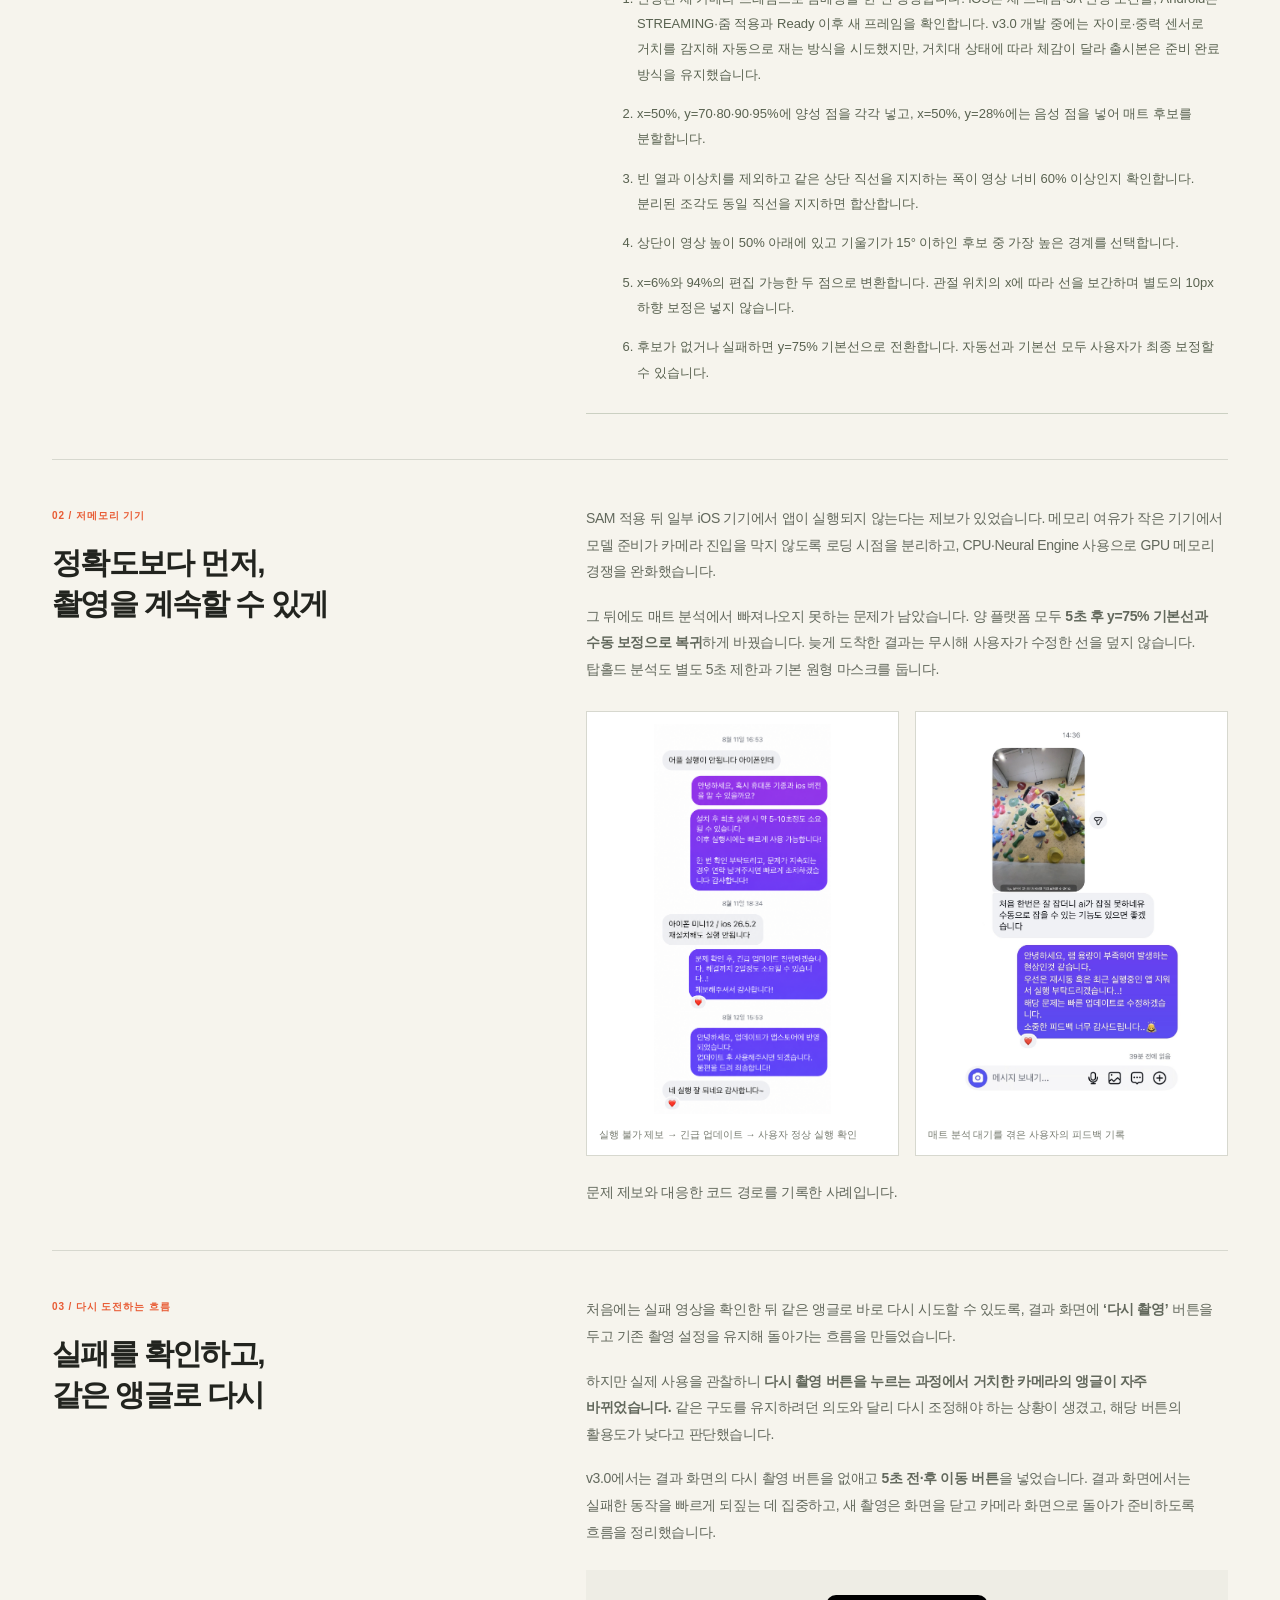
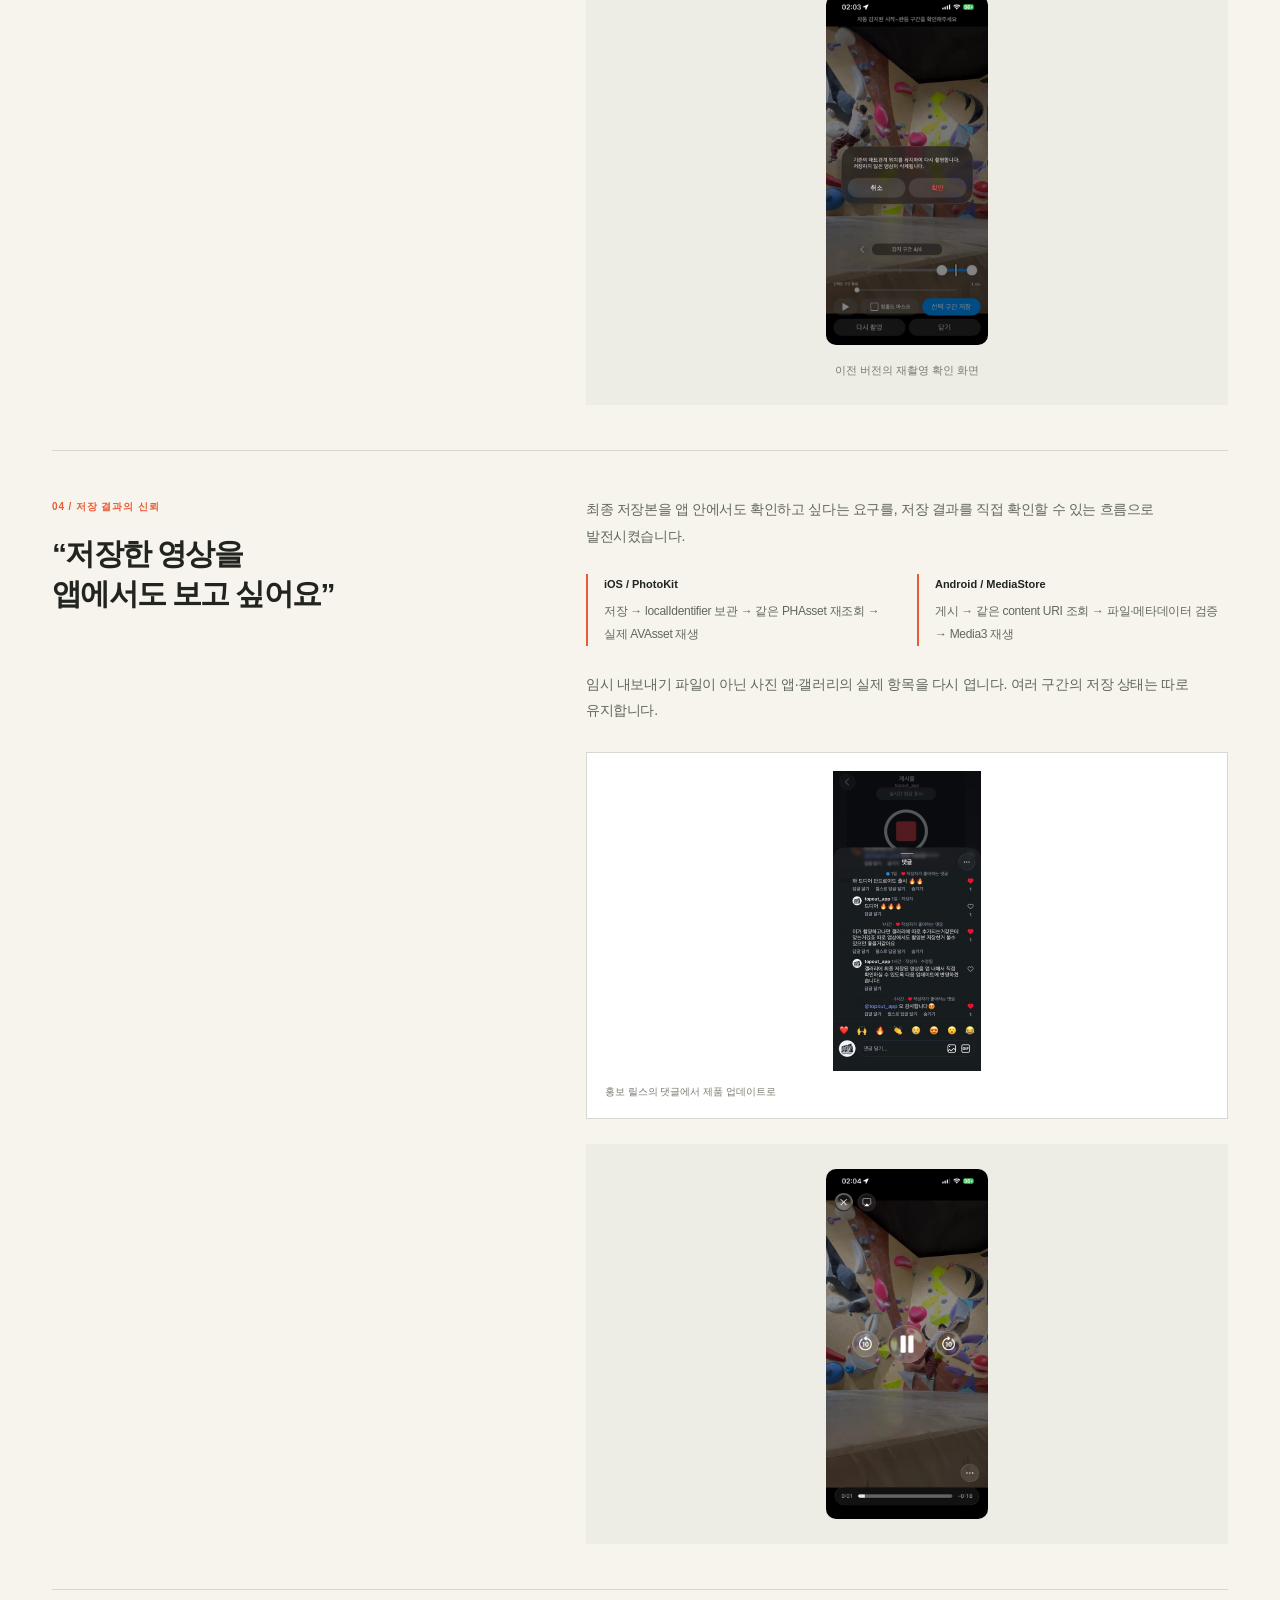
==== commit 1e189eeb: "소개 페이지에 인스타그램 사용자 후기 3건 추가 (계정 가림·인물 블러) Co-Authored-By: Claude Opus 5.5 <noreply@anthropic.com>" ====
--- a/portfolio/index.html
+++ b/portfolio/index.html
@@ -510,6 +510,25 @@
 <p>사용자가 알려준 불편함과 직접 쓰며 발견한 문제를 구분하고, 다음 변경으로 연결했습니다.</p>
 </div>
   <h3 class="group-heading">
+<span>FROM CLIMBERS</span>직접 써 본 클라이머들의 후기</h3>
+  <div class="review-block">
+<p class="review-intro">출시 후 사용자들이 인스타그램 스토리에 @topout_app을 태그해 사용 후기와 촬영 결과를 공유했습니다. 계정 이름은 가리고, 영상은 한 장면만 캡처해 인물을 흐리게 처리했습니다.</p>
+<div class="review-grid">
+<figure class="review-shot">
+<img src="assets/review-story.jpg" alt="“오늘 이거 처음 써봤는데 진짜 좋다”라는 문구와 함께 Google Play의 TopOut 화면을 올린 사용자 스토리" loading="lazy" width="720" height="1280">
+<figcaption>처음 써 본 날 남긴 후기</figcaption>
+</figure>
+<figure class="review-shot">
+<img src="assets/review-climb.jpg" alt="TopOut으로 저장한 완등 장면을 @topout_app 태그와 함께 공유한 스토리의 한 장면. 인물은 흐리게 처리됨" loading="lazy" width="576" height="1024">
+<figcaption>TopOut으로 저장한 완등 장면 공유</figcaption>
+</figure>
+<figure class="review-shot">
+<img src="assets/review-editor.jpg" alt="결과 화면에서 감지 구간 23개 중 완등 구간을 확인하는 모습을 ‘존버성공’ 문구와 함께 공유한 스토리의 한 장면. 인물은 흐리게 처리됨" loading="lazy" width="544" height="1038">
+<figcaption>감지된 23개 구간에서 완등 구간을 고르는 화면</figcaption>
+</figure>
+</div>
+</div>
+  <h3 class="group-heading">
 <span>FROM USERS</span>사용자 피드백으로 바꾼 것들</h3>
   <article class="feedback-entry">
 <div class="feedback-title">
--- a/portfolio/styles.css
+++ b/portfolio/styles.css
@@ -2069,3 +2069,52 @@
   text-align: center;
   color: var(--muted);
 }
+
+/* 사용자 후기 (인스타그램 스토리) */
+.review-block {
+  padding-block: 40px 10px;
+}
+.review-intro {
+  max-width: 640px;
+  margin: 0 0 28px;
+  color: var(--muted);
+  font-size: 15px;
+  line-height: 1.8;
+}
+.review-grid {
+  display: grid;
+  grid-template-columns: repeat(3, minmax(0, 1fr));
+  gap: 20px;
+  max-width: 900px;
+}
+.review-shot {
+  margin: 0;
+}
+.review-shot img {
+  display: block;
+  width: 100%;
+  height: auto;
+  aspect-ratio: 9 / 16;
+  object-fit: cover;
+  border: 1px solid var(--line);
+  border-radius: 10px;
+  background: #fff;
+}
+.review-shot figcaption {
+  margin-top: 10px;
+  font-size: 13px;
+  line-height: 1.6;
+  color: var(--muted);
+}
+@media (max-width: 600px) {
+  .review-grid {
+    grid-template-columns: repeat(3, minmax(220px, 1fr));
+    overflow-x: auto;
+    scroll-snap-type: x mandatory;
+    gap: 12px;
+    padding-bottom: 6px;
+  }
+  .review-shot {
+    scroll-snap-align: start;
+  }
+}
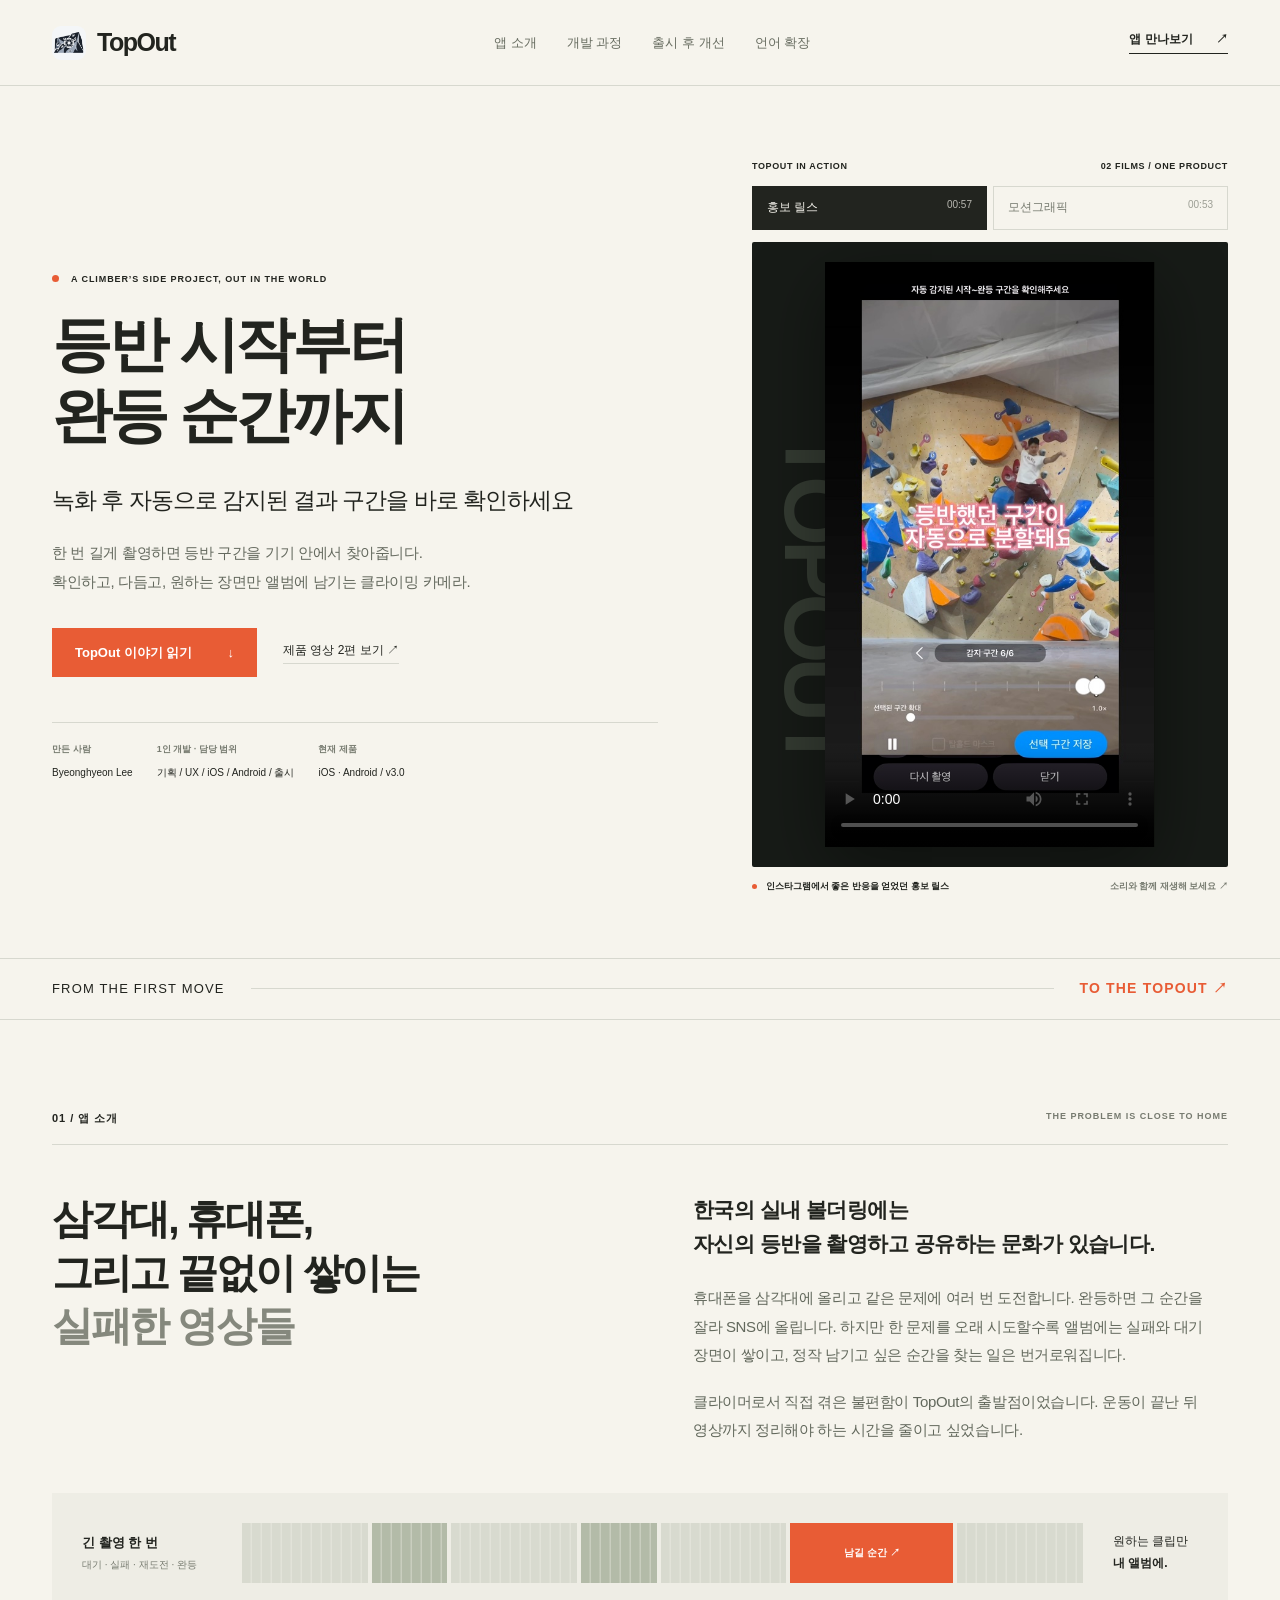
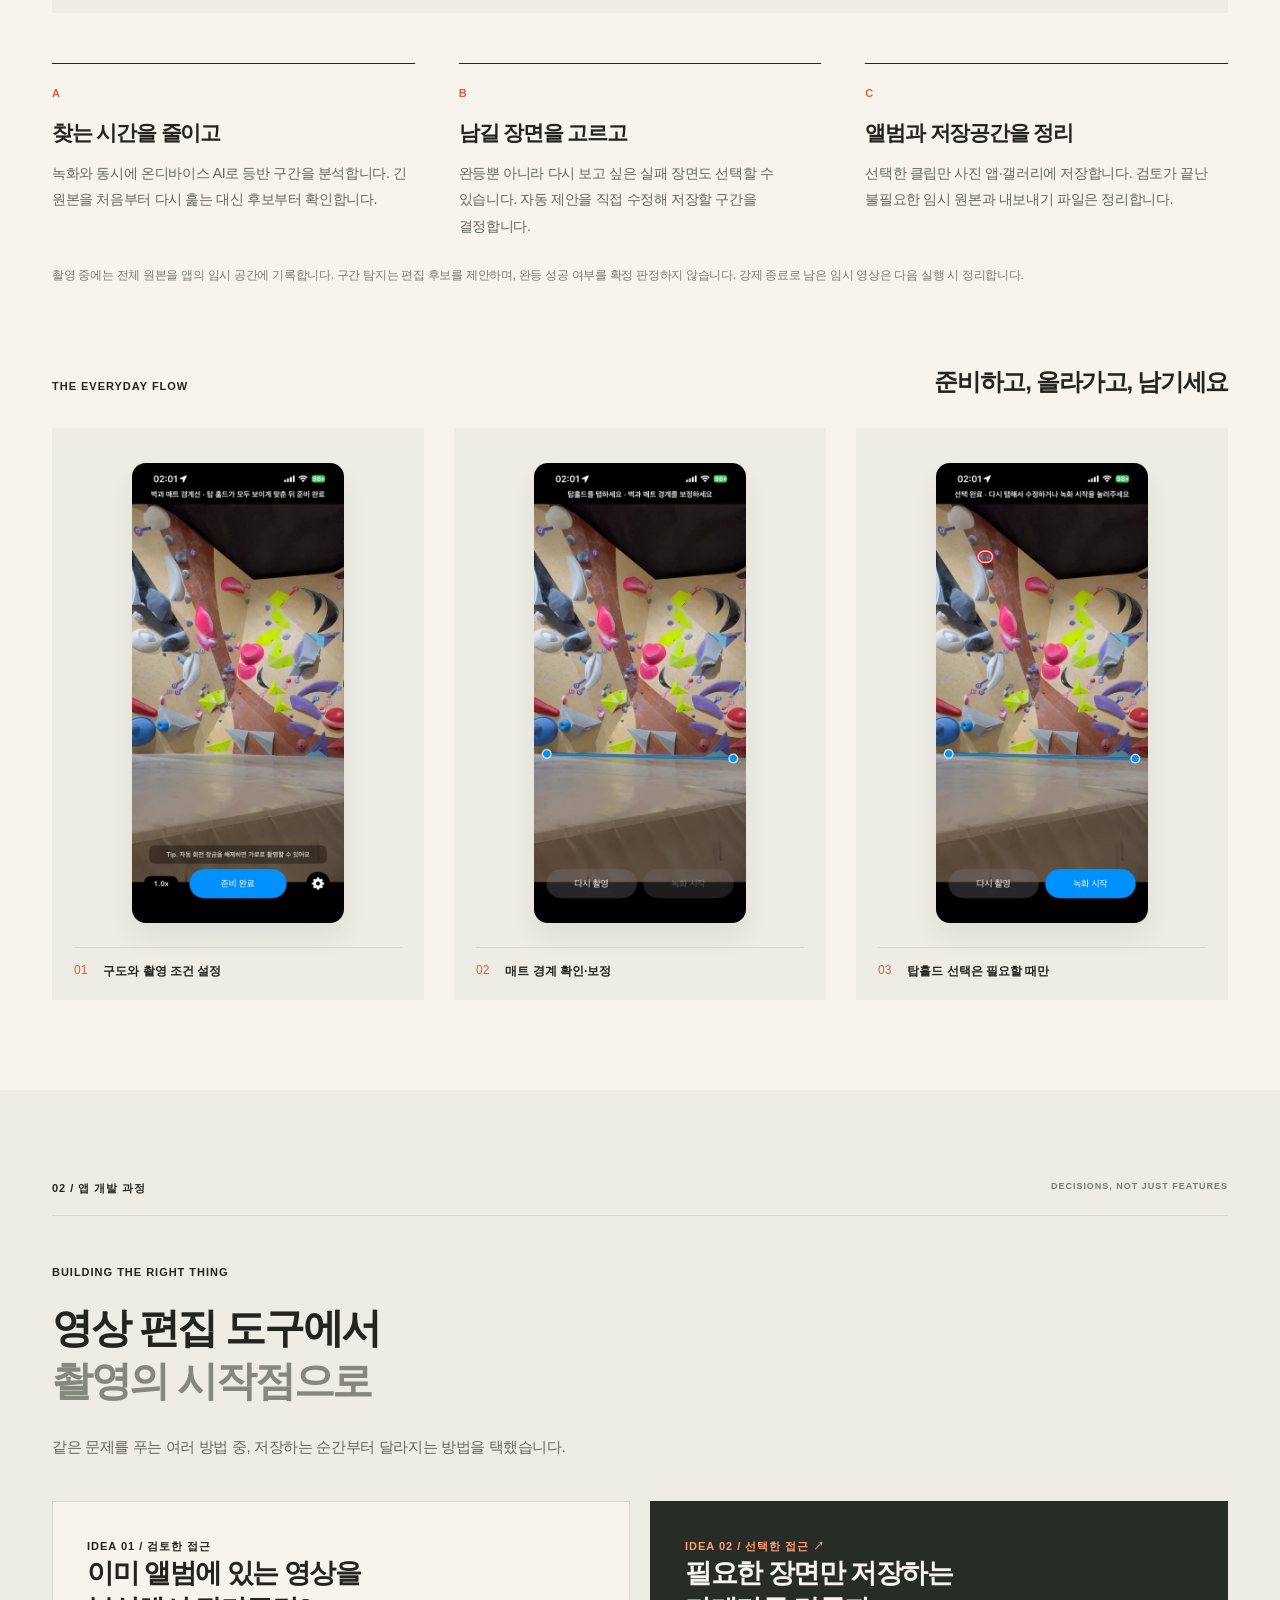
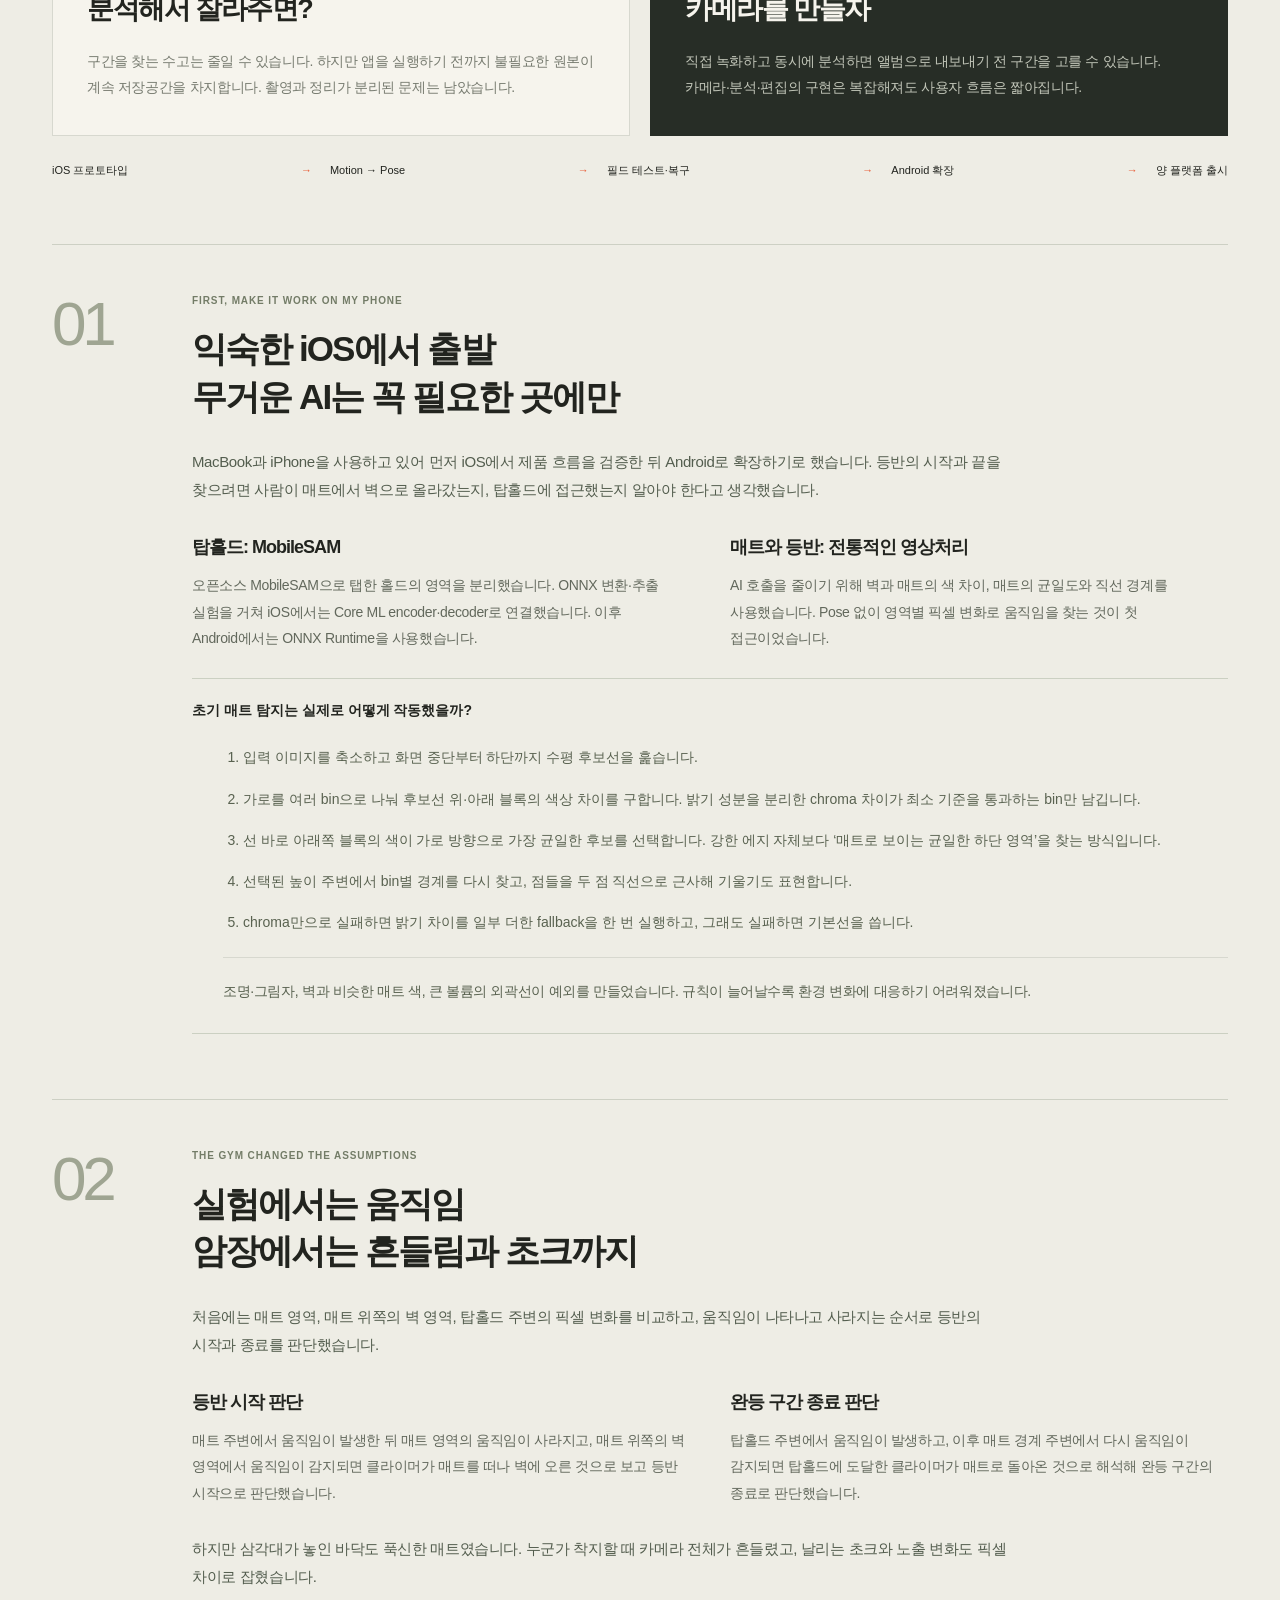
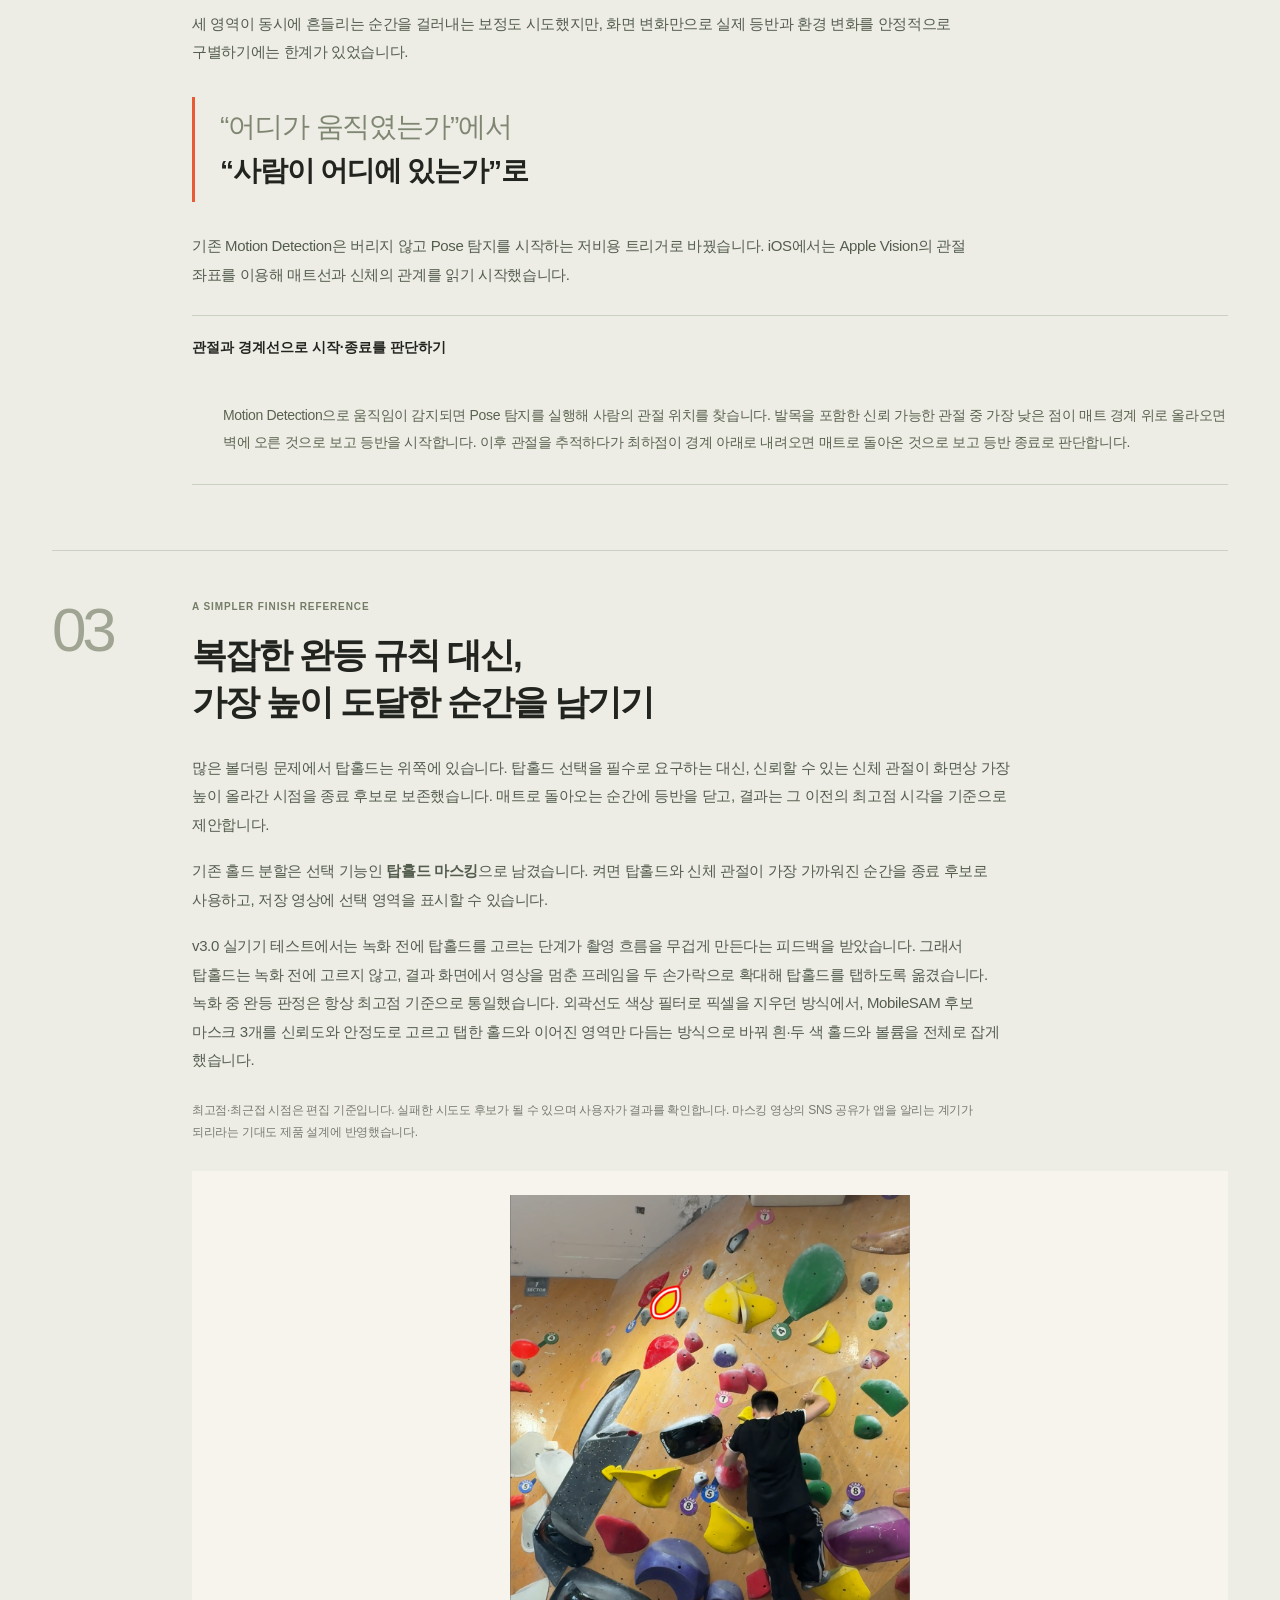
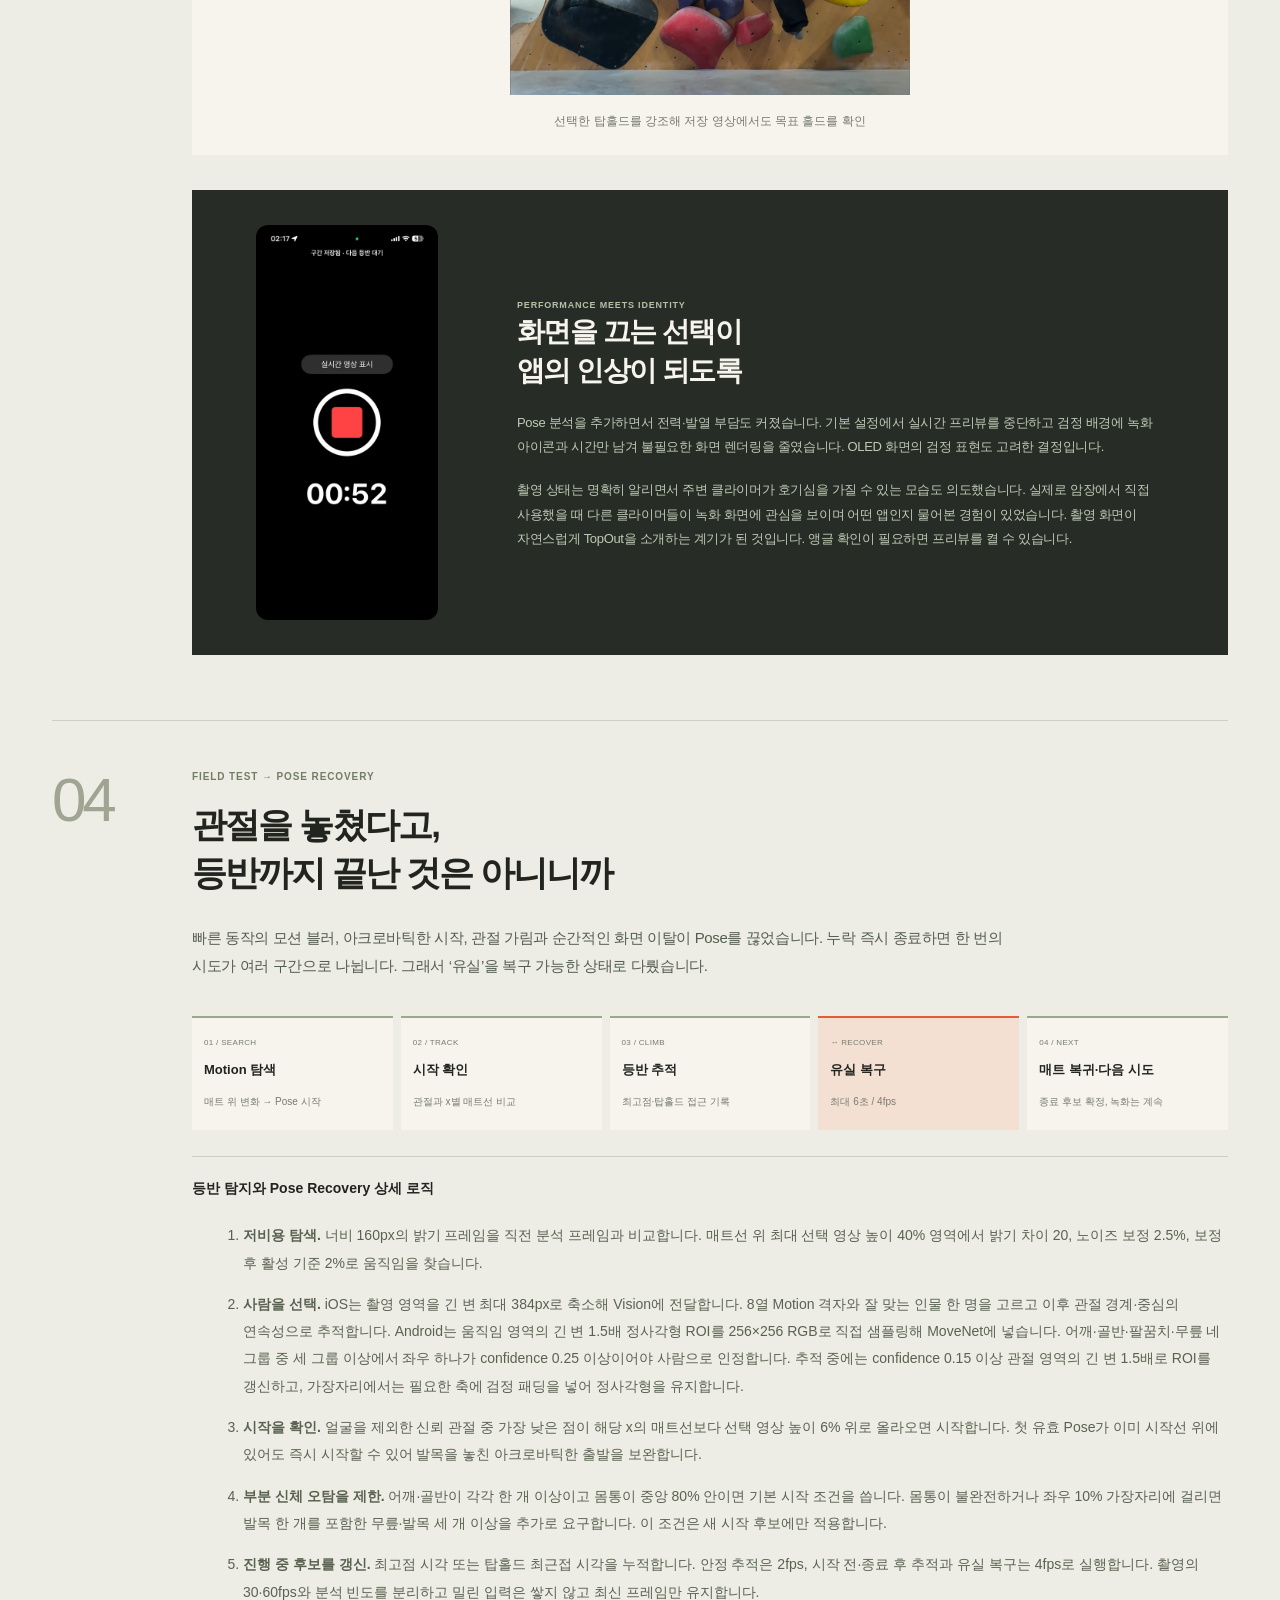
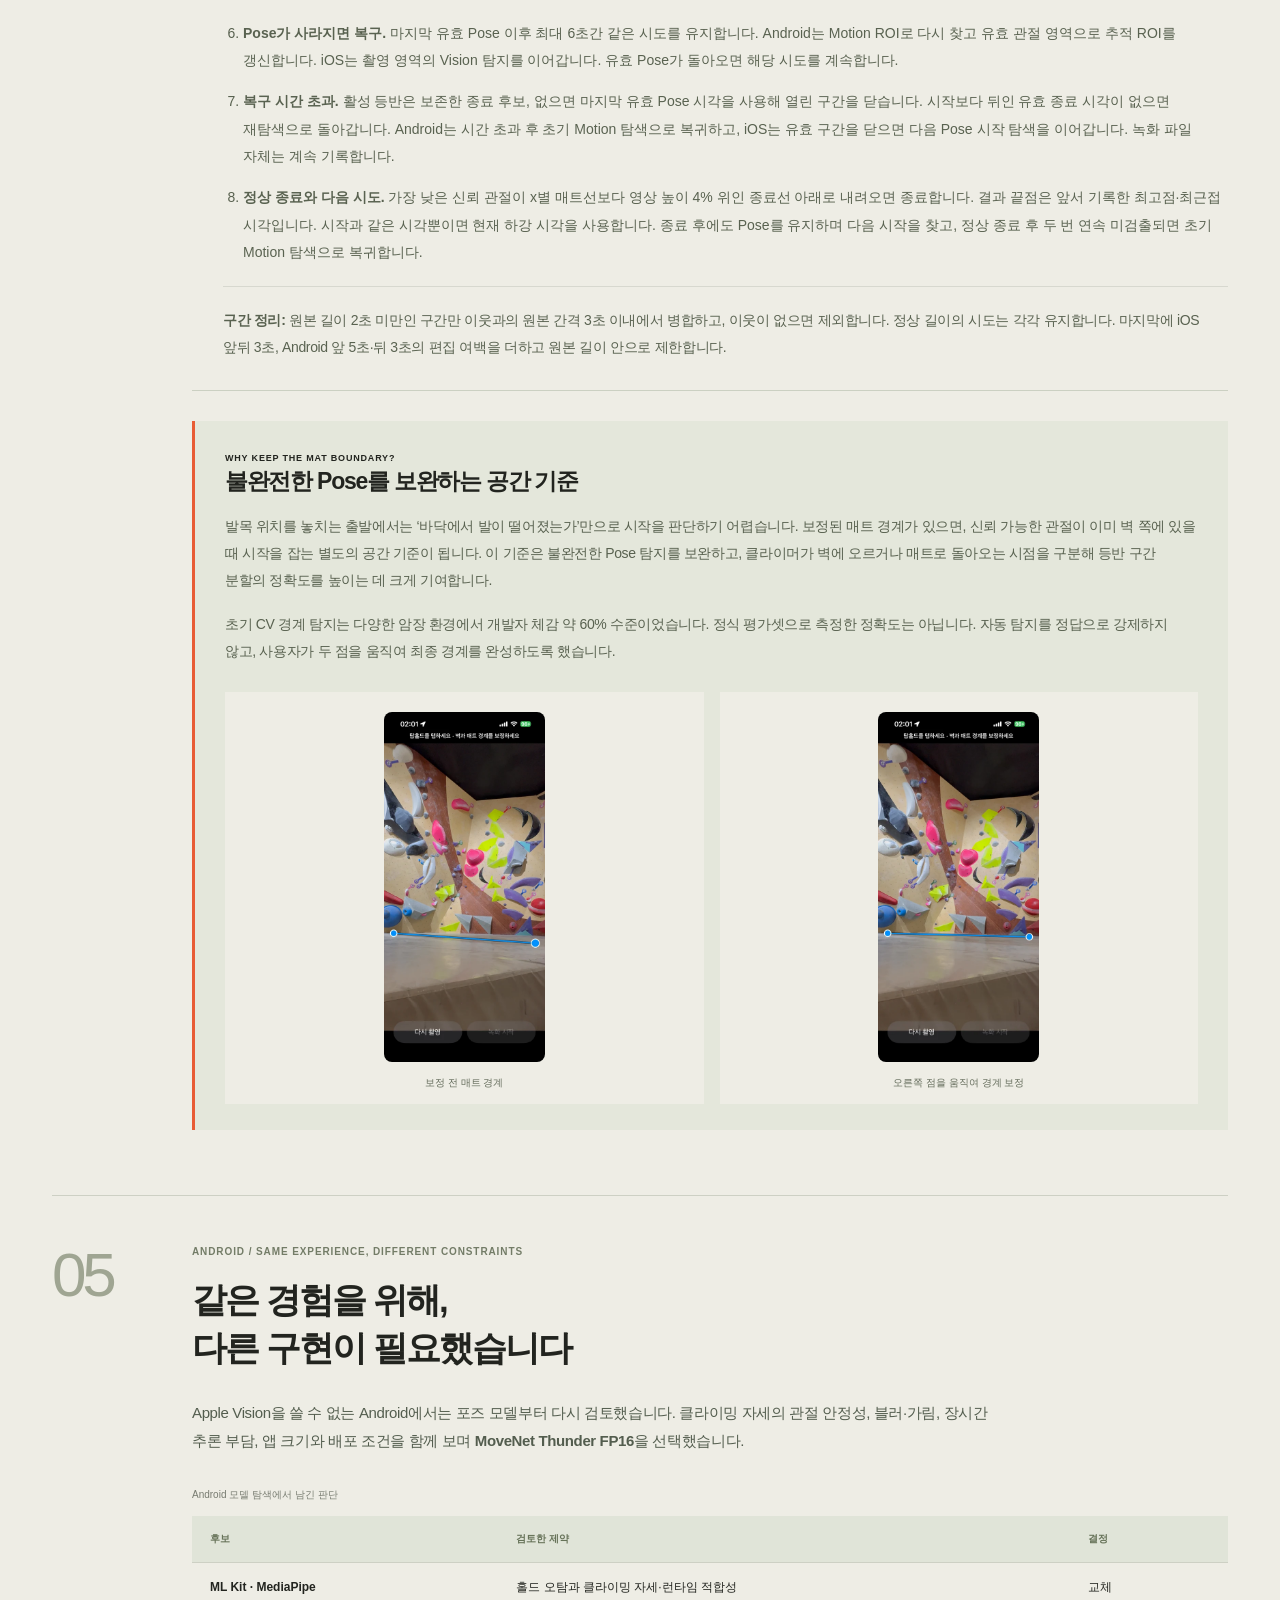
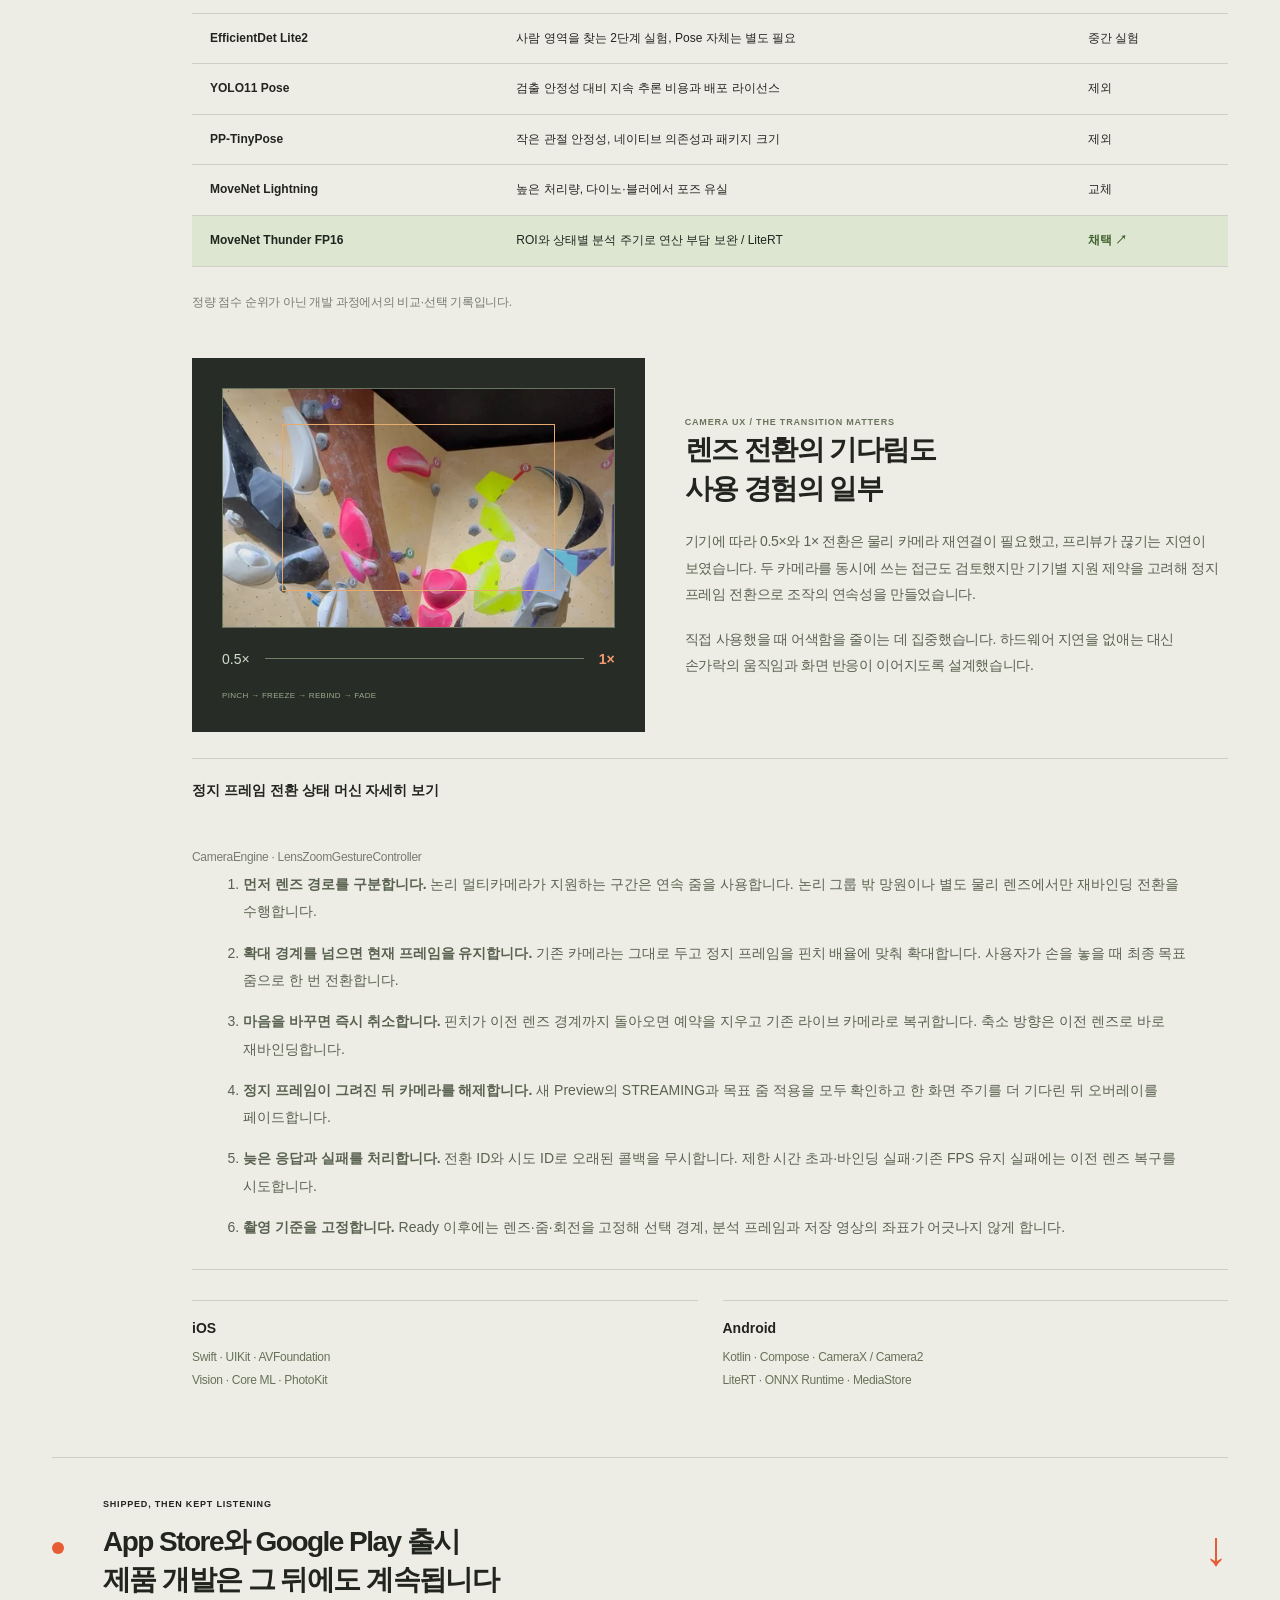
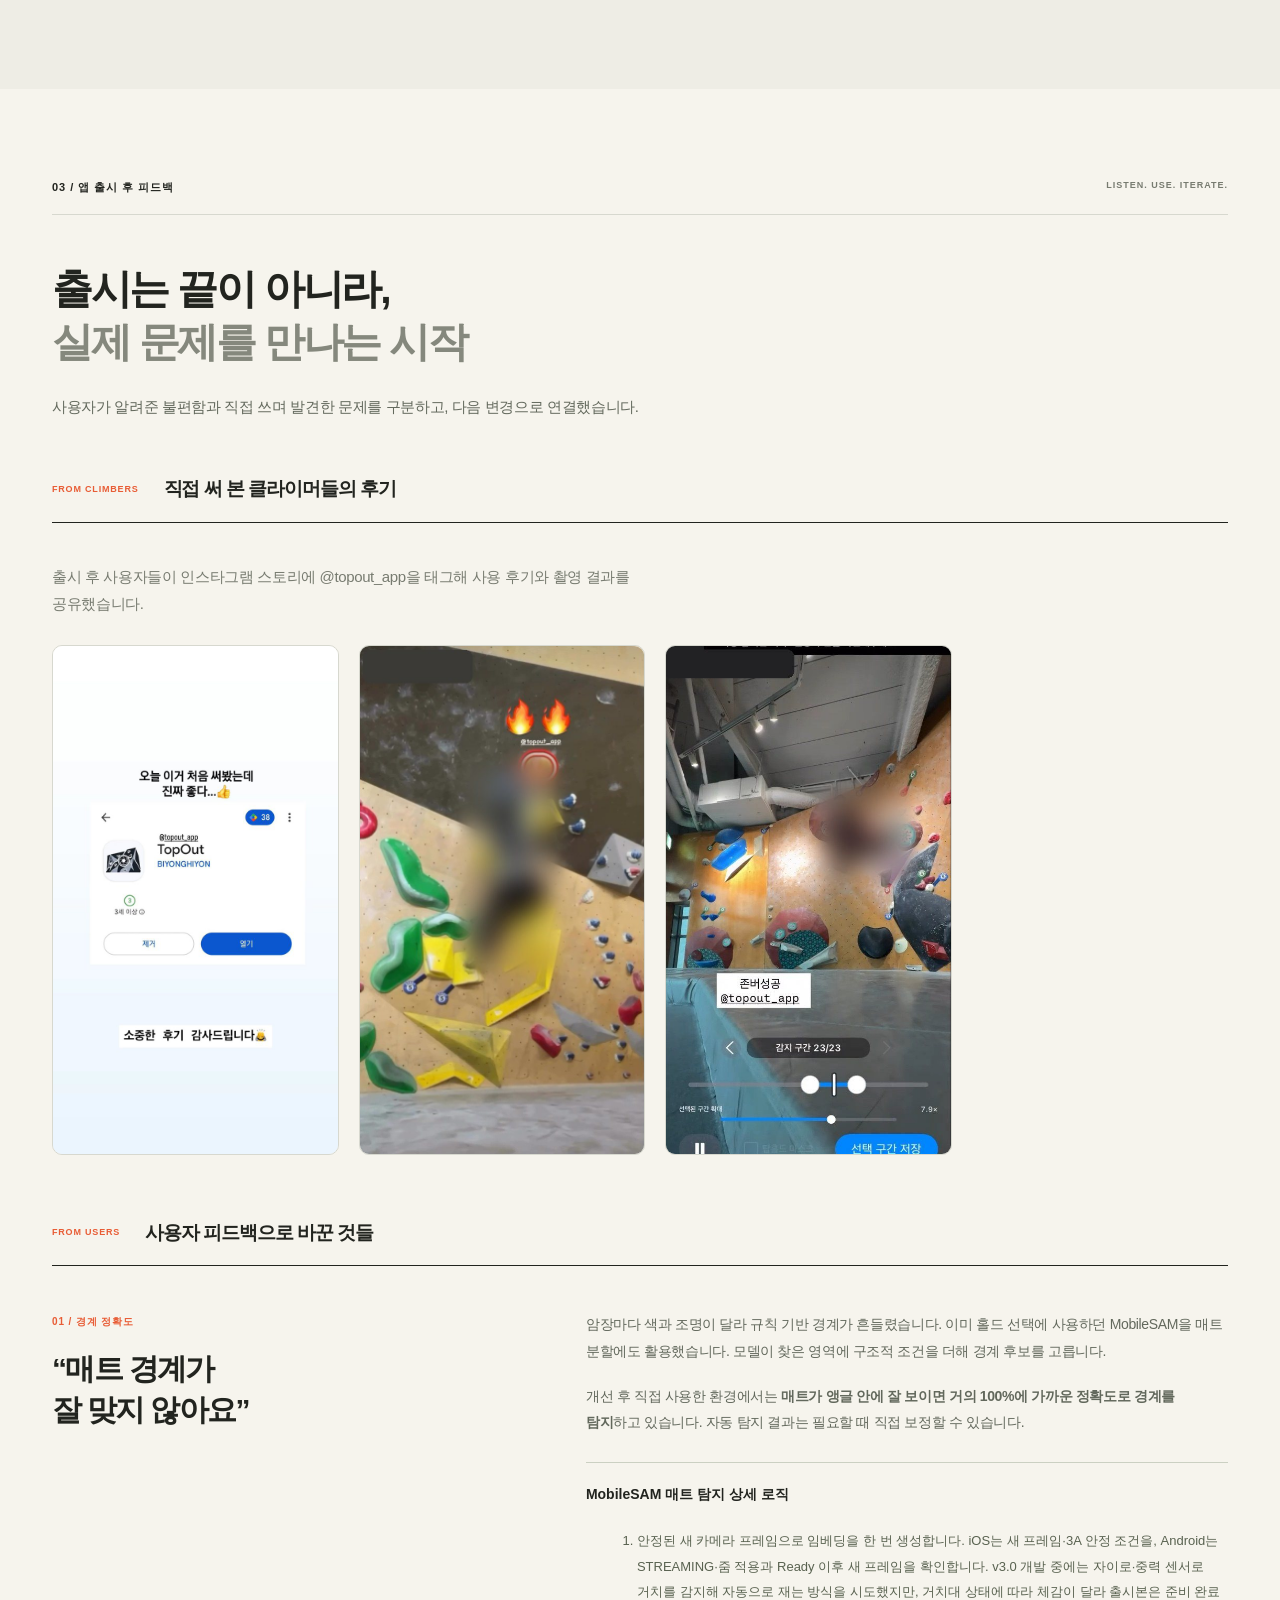
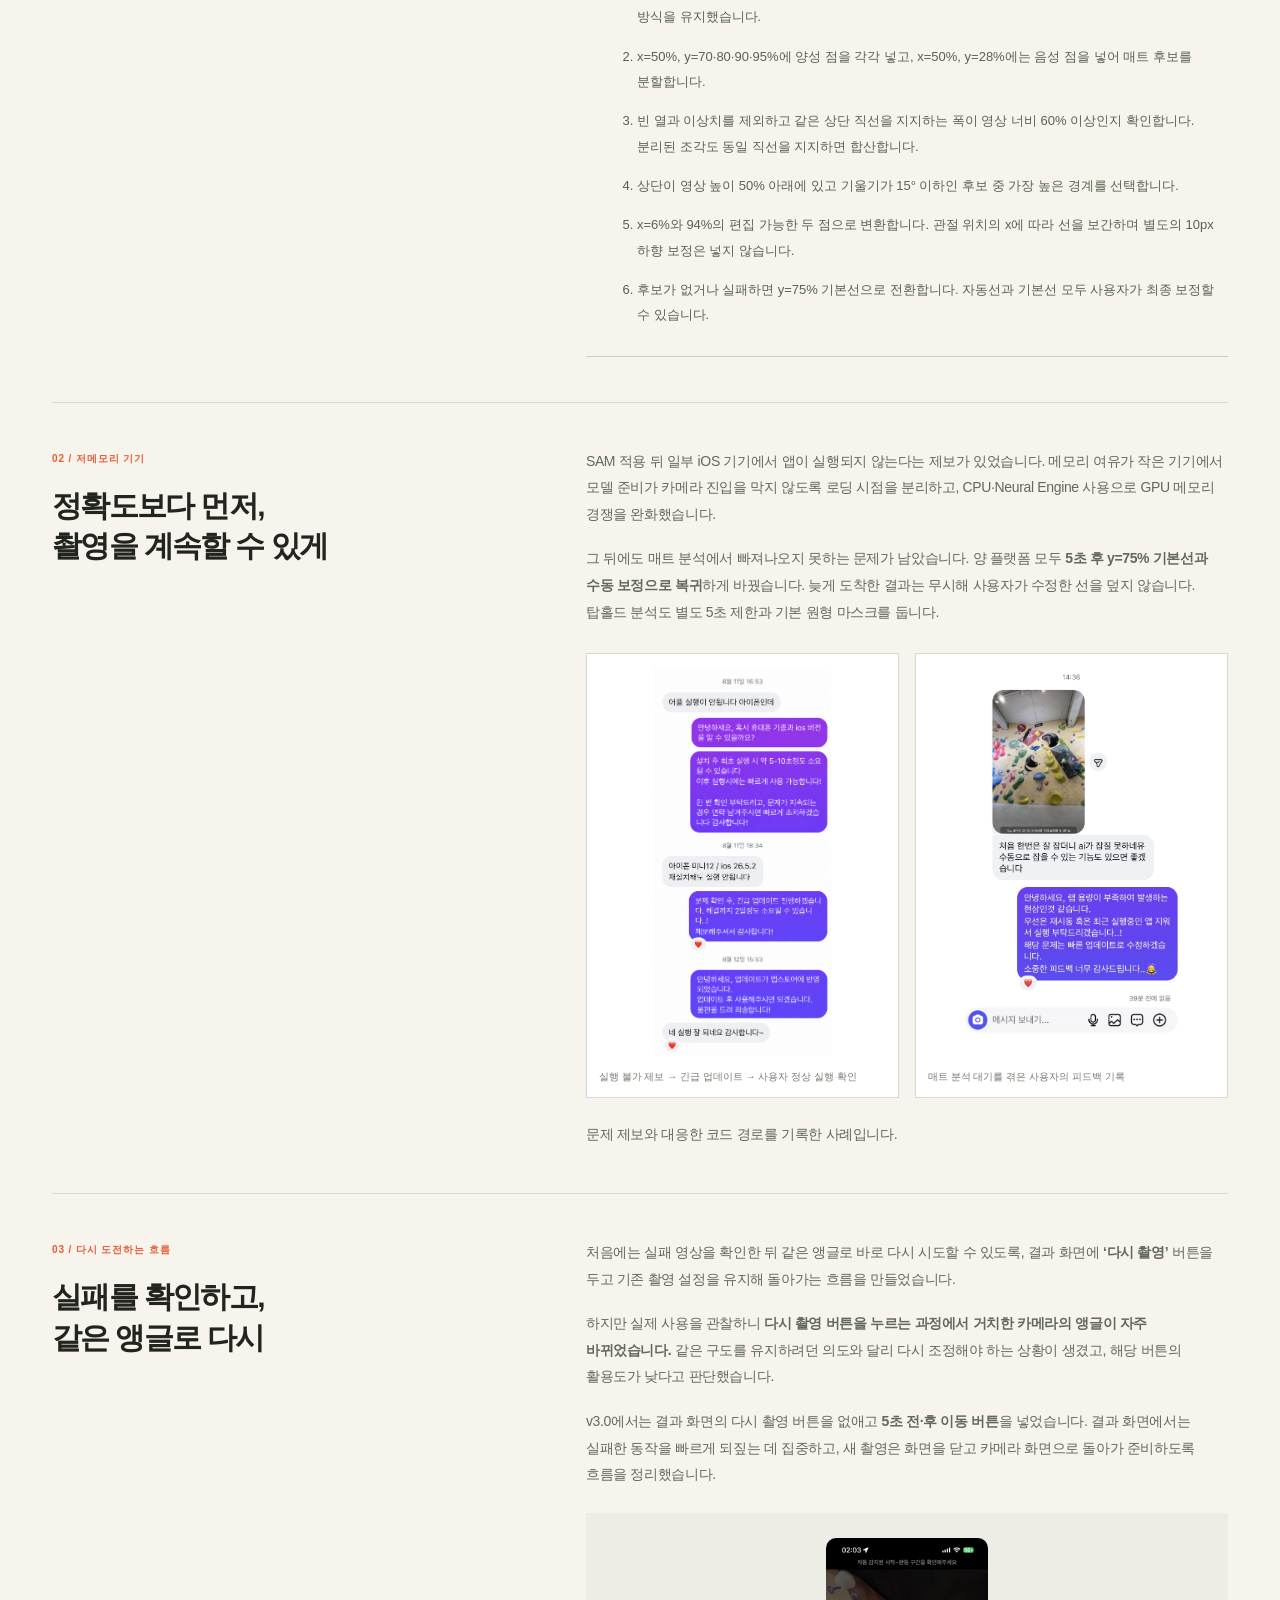
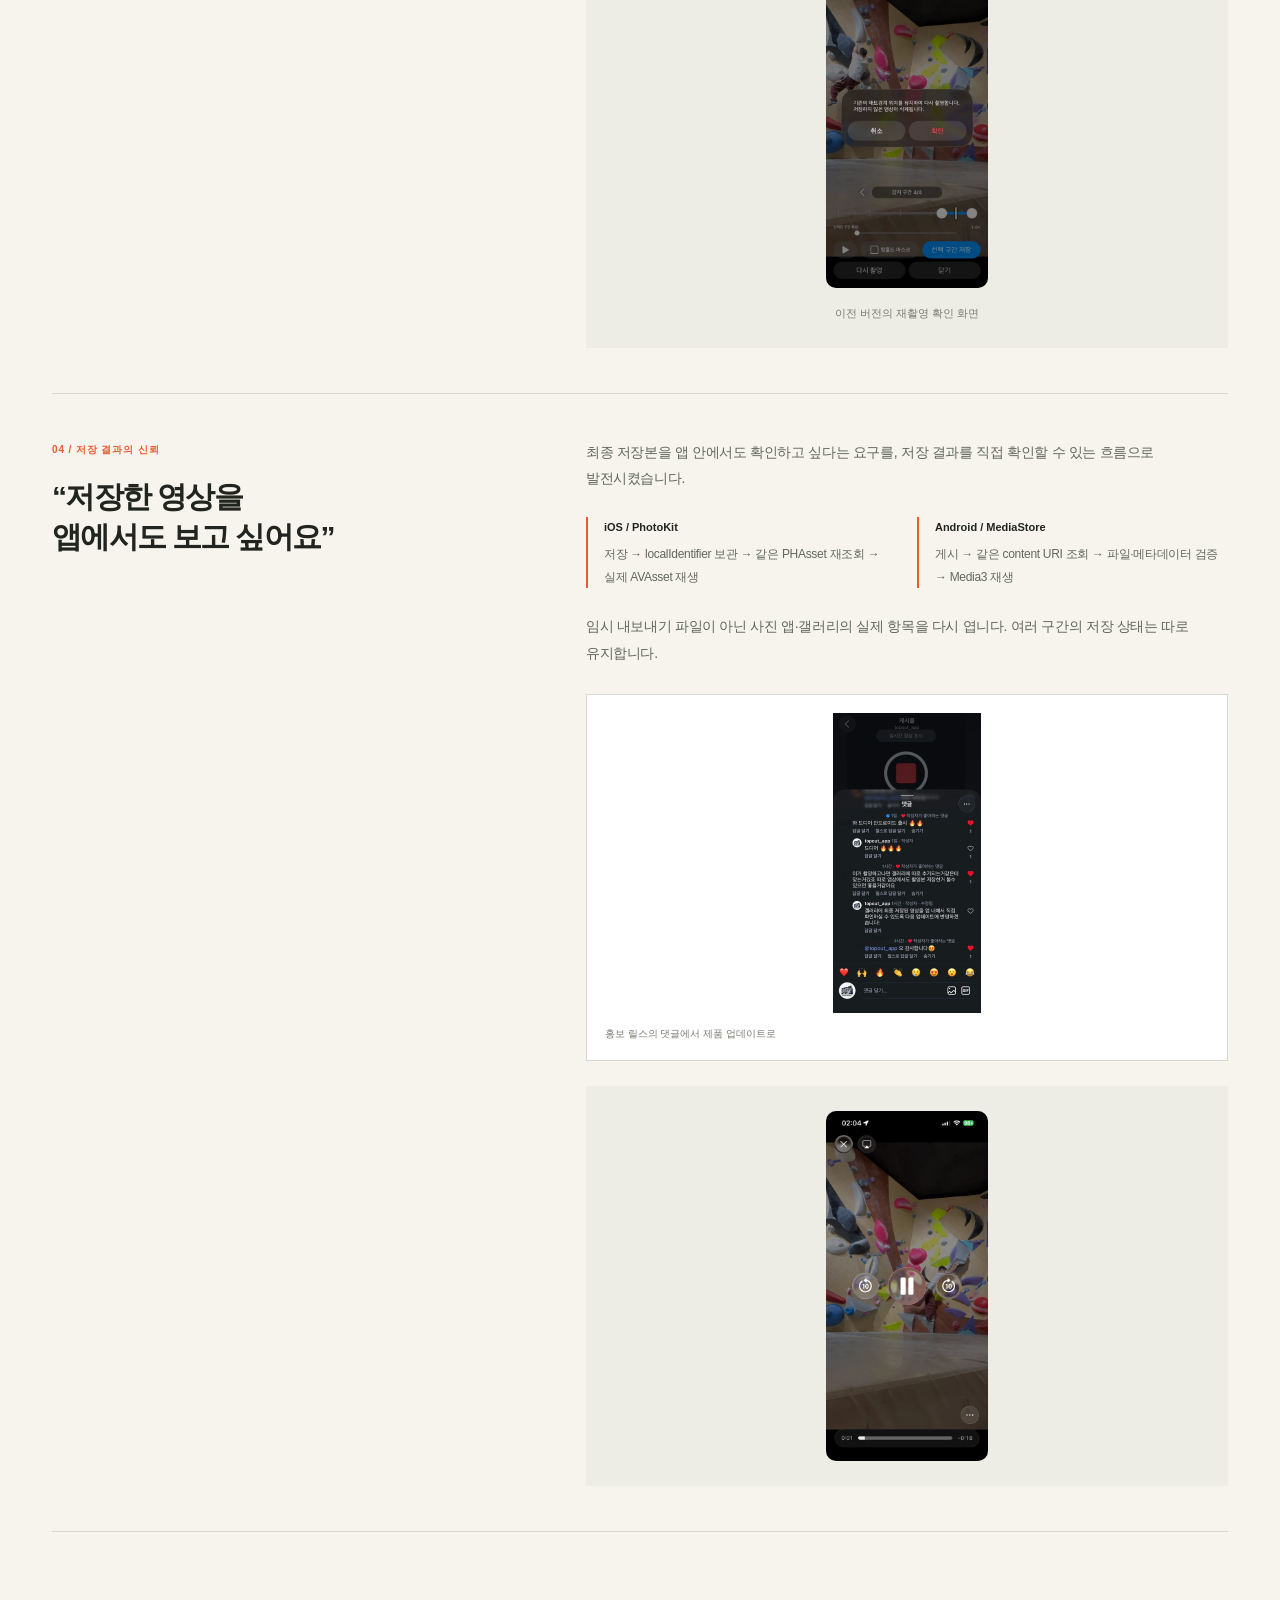
==== commit adf55bf7: "후기 이미지 설명과 매트 경계 정확도 단서 문구 제거 Co-Authored-By: Claude Opus 5.5 <noreply@anthropic.com>" ====
--- a/portfolio/index.html
+++ b/portfolio/index.html
@@ -512,19 +512,16 @@
   <h3 class="group-heading">
 <span>FROM CLIMBERS</span>직접 써 본 클라이머들의 후기</h3>
   <div class="review-block">
-<p class="review-intro">출시 후 사용자들이 인스타그램 스토리에 @topout_app을 태그해 사용 후기와 촬영 결과를 공유했습니다. 계정 이름은 가리고, 영상은 한 장면만 캡처해 인물을 흐리게 처리했습니다.</p>
+<p class="review-intro">출시 후 사용자들이 인스타그램 스토리에 @topout_app을 태그해 사용 후기와 촬영 결과를 공유했습니다.</p>
 <div class="review-grid">
 <figure class="review-shot">
 <img src="assets/review-story.jpg" alt="“오늘 이거 처음 써봤는데 진짜 좋다”라는 문구와 함께 Google Play의 TopOut 화면을 올린 사용자 스토리" loading="lazy" width="720" height="1280">
-<figcaption>처음 써 본 날 남긴 후기</figcaption>
 </figure>
 <figure class="review-shot">
 <img src="assets/review-climb.jpg" alt="TopOut으로 저장한 완등 장면을 @topout_app 태그와 함께 공유한 스토리의 한 장면. 인물은 흐리게 처리됨" loading="lazy" width="576" height="1024">
-<figcaption>TopOut으로 저장한 완등 장면 공유</figcaption>
 </figure>
 <figure class="review-shot">
 <img src="assets/review-editor.jpg" alt="결과 화면에서 감지 구간 23개 중 완등 구간을 확인하는 모습을 ‘존버성공’ 문구와 함께 공유한 스토리의 한 장면. 인물은 흐리게 처리됨" loading="lazy" width="544" height="1038">
-<figcaption>감지된 23개 구간에서 완등 구간을 고르는 화면</figcaption>
 </figure>
 </div>
 </div>
@@ -537,7 +534,7 @@
 </div>
 <div class="feedback-content">
 <p>암장마다 색과 조명이 달라 규칙 기반 경계가 흔들렸습니다. 이미 홀드 선택에 사용하던 MobileSAM을 매트 분할에도 활용했습니다. 모델이 찾은 영역에 구조적 조건을 더해 경계 후보를 고릅니다.</p>
-<p>개선 후 직접 사용한 환경에서는 <strong>매트가 앵글 안에 잘 보이면 거의 100%에 가까운 정확도로 경계를 탐지</strong>하고 있습니다. 이는 실제 사용 경험에 따른 관찰이며, 별도의 정량 평가로 측정한 정확도는 아닙니다. 자동 탐지 결과는 필요할 때 직접 보정할 수 있습니다.</p>
+<p>개선 후 직접 사용한 환경에서는 <strong>매트가 앵글 안에 잘 보이면 거의 100%에 가까운 정확도로 경계를 탐지</strong>하고 있습니다. 자동 탐지 결과는 필요할 때 직접 보정할 수 있습니다.</p>
 <section class="technical" aria-labelledby="sam-mat-title">
 <h4 id="sam-mat-title" class="technical-heading">MobileSAM 매트 탐지 상세 로직</h4>
 <div class="details-body">
